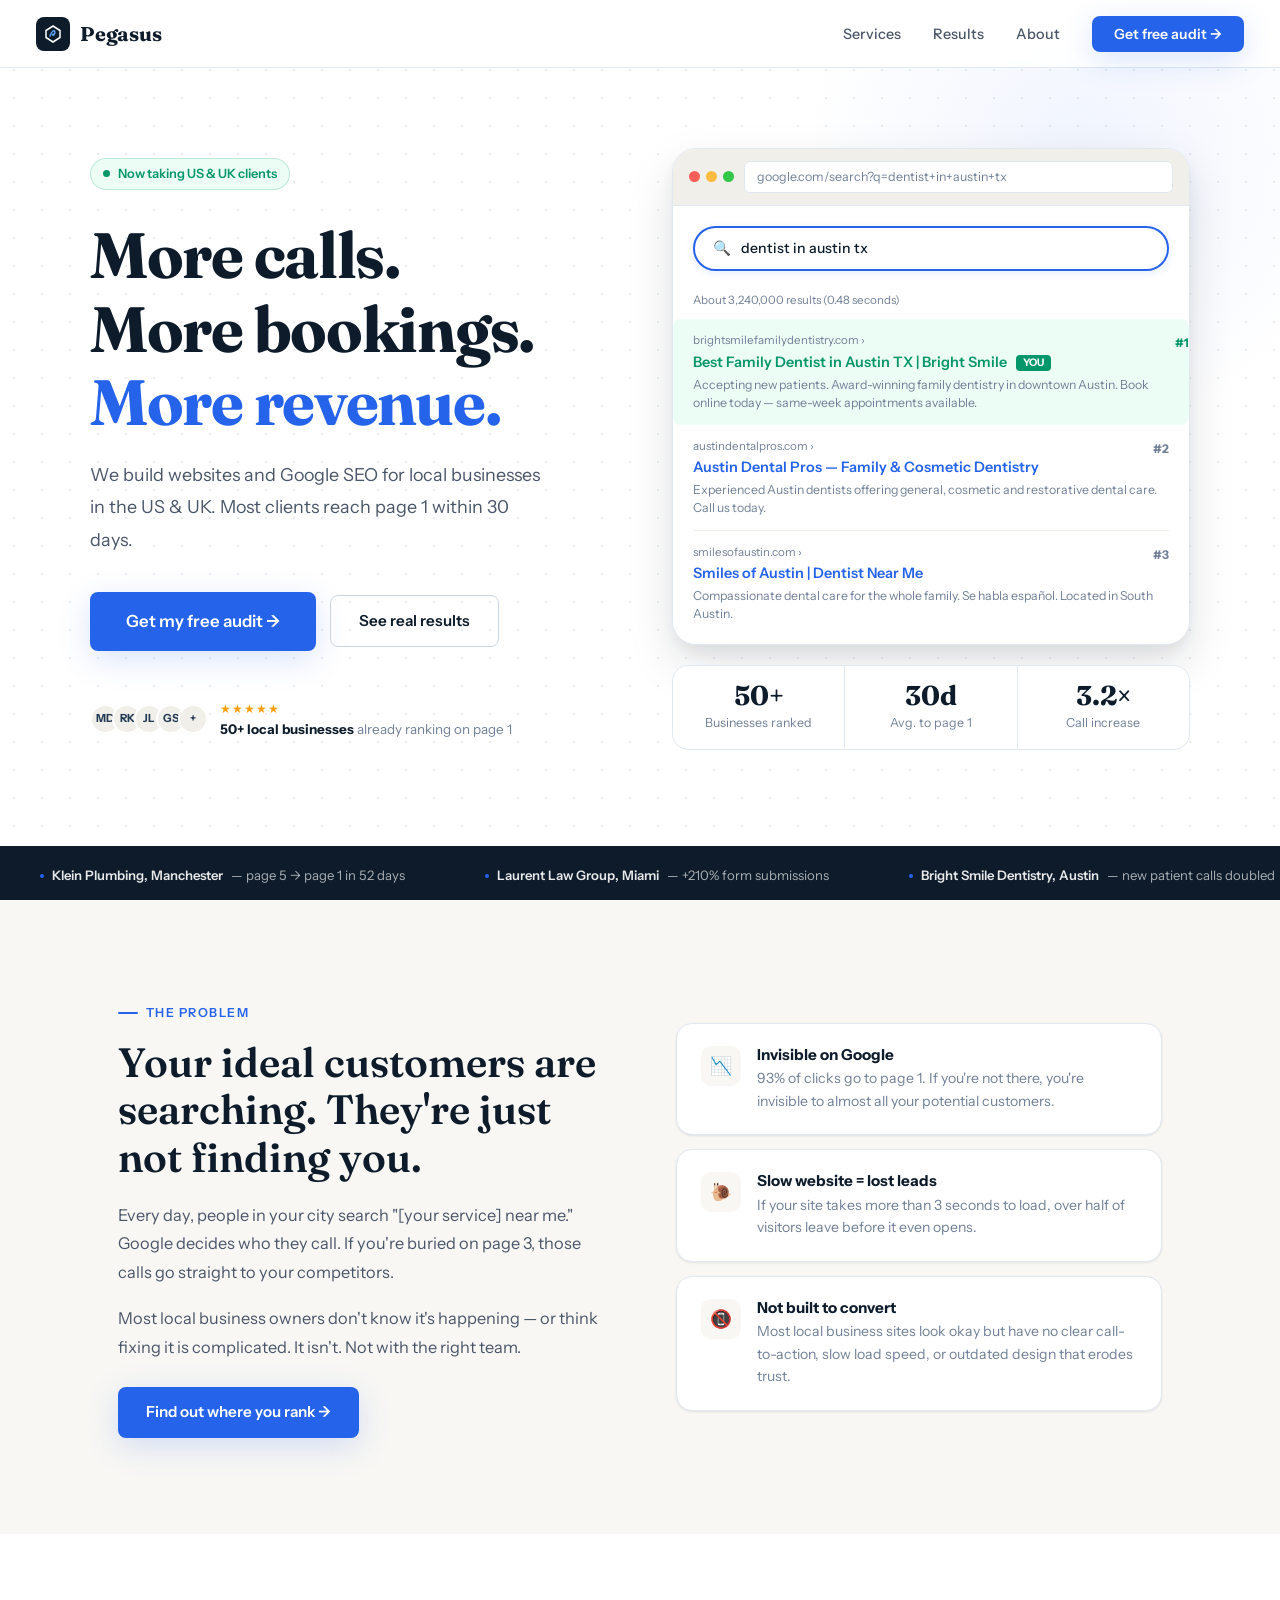
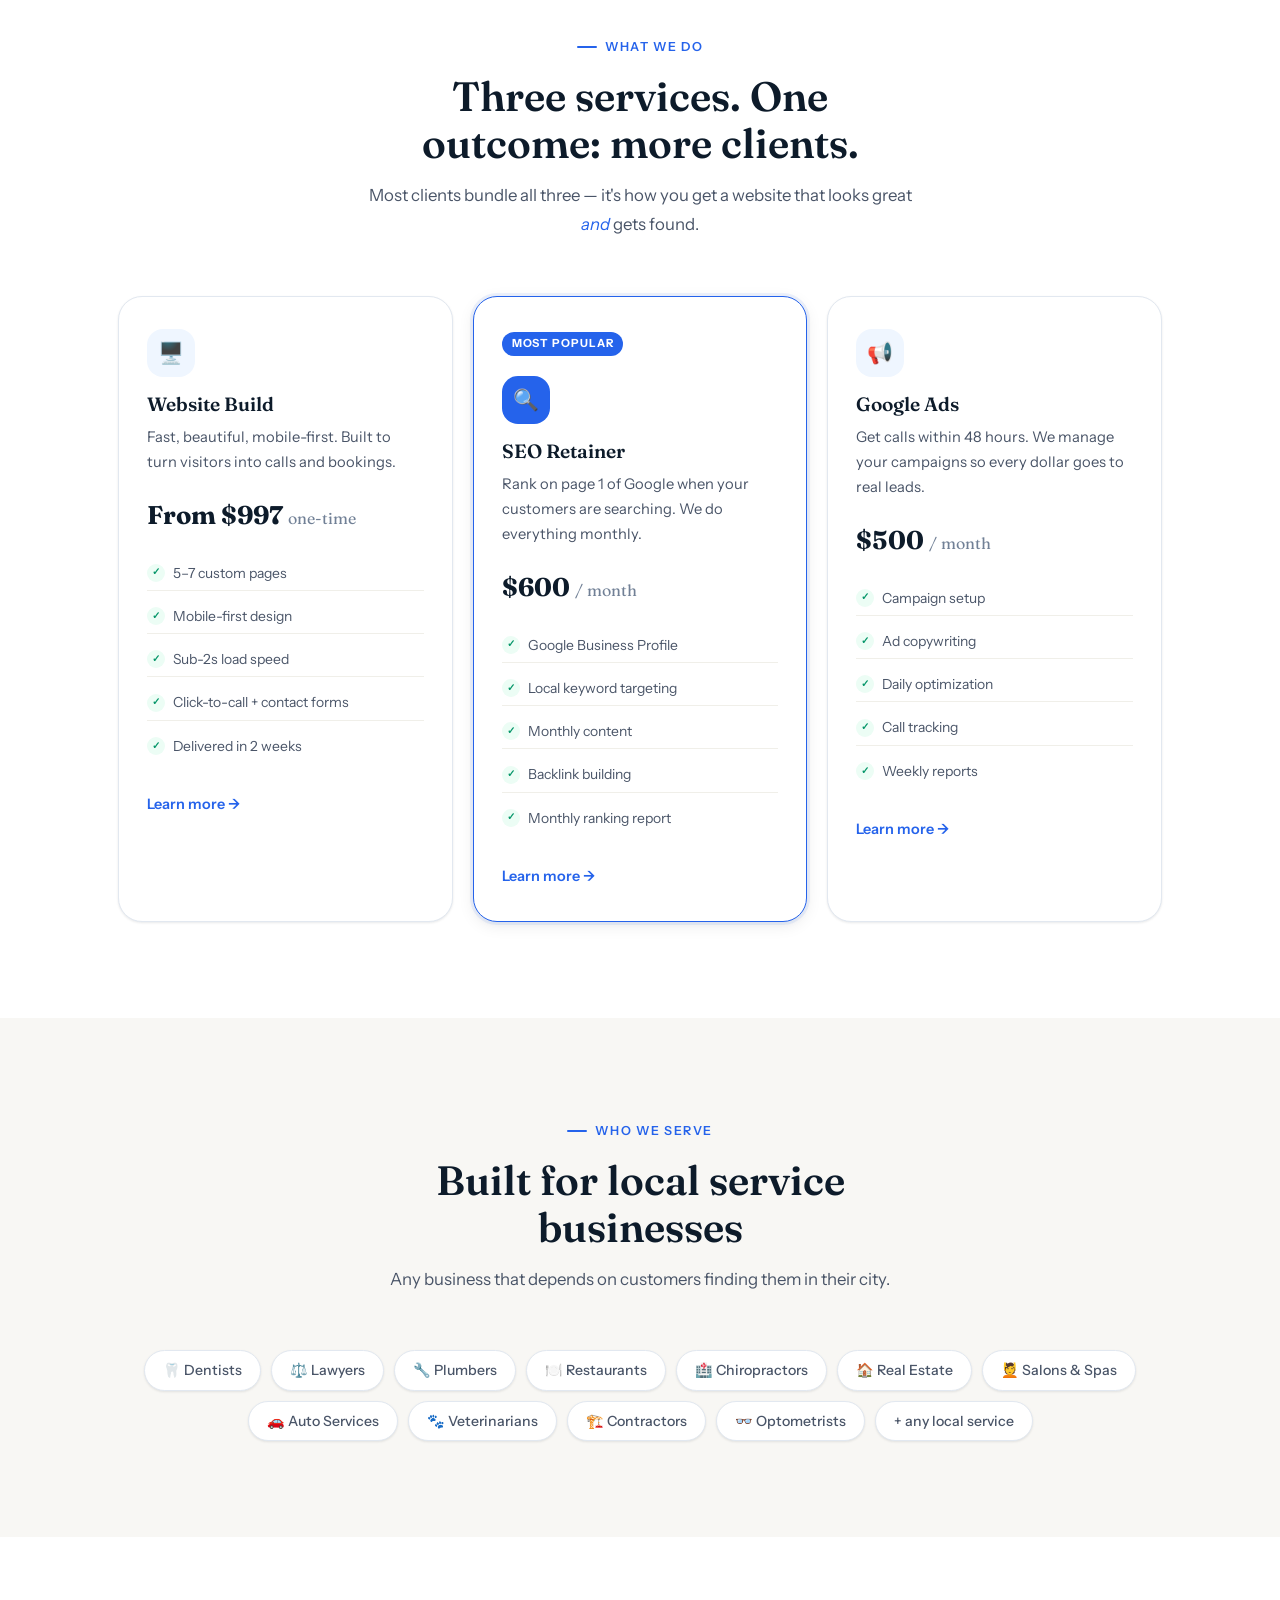
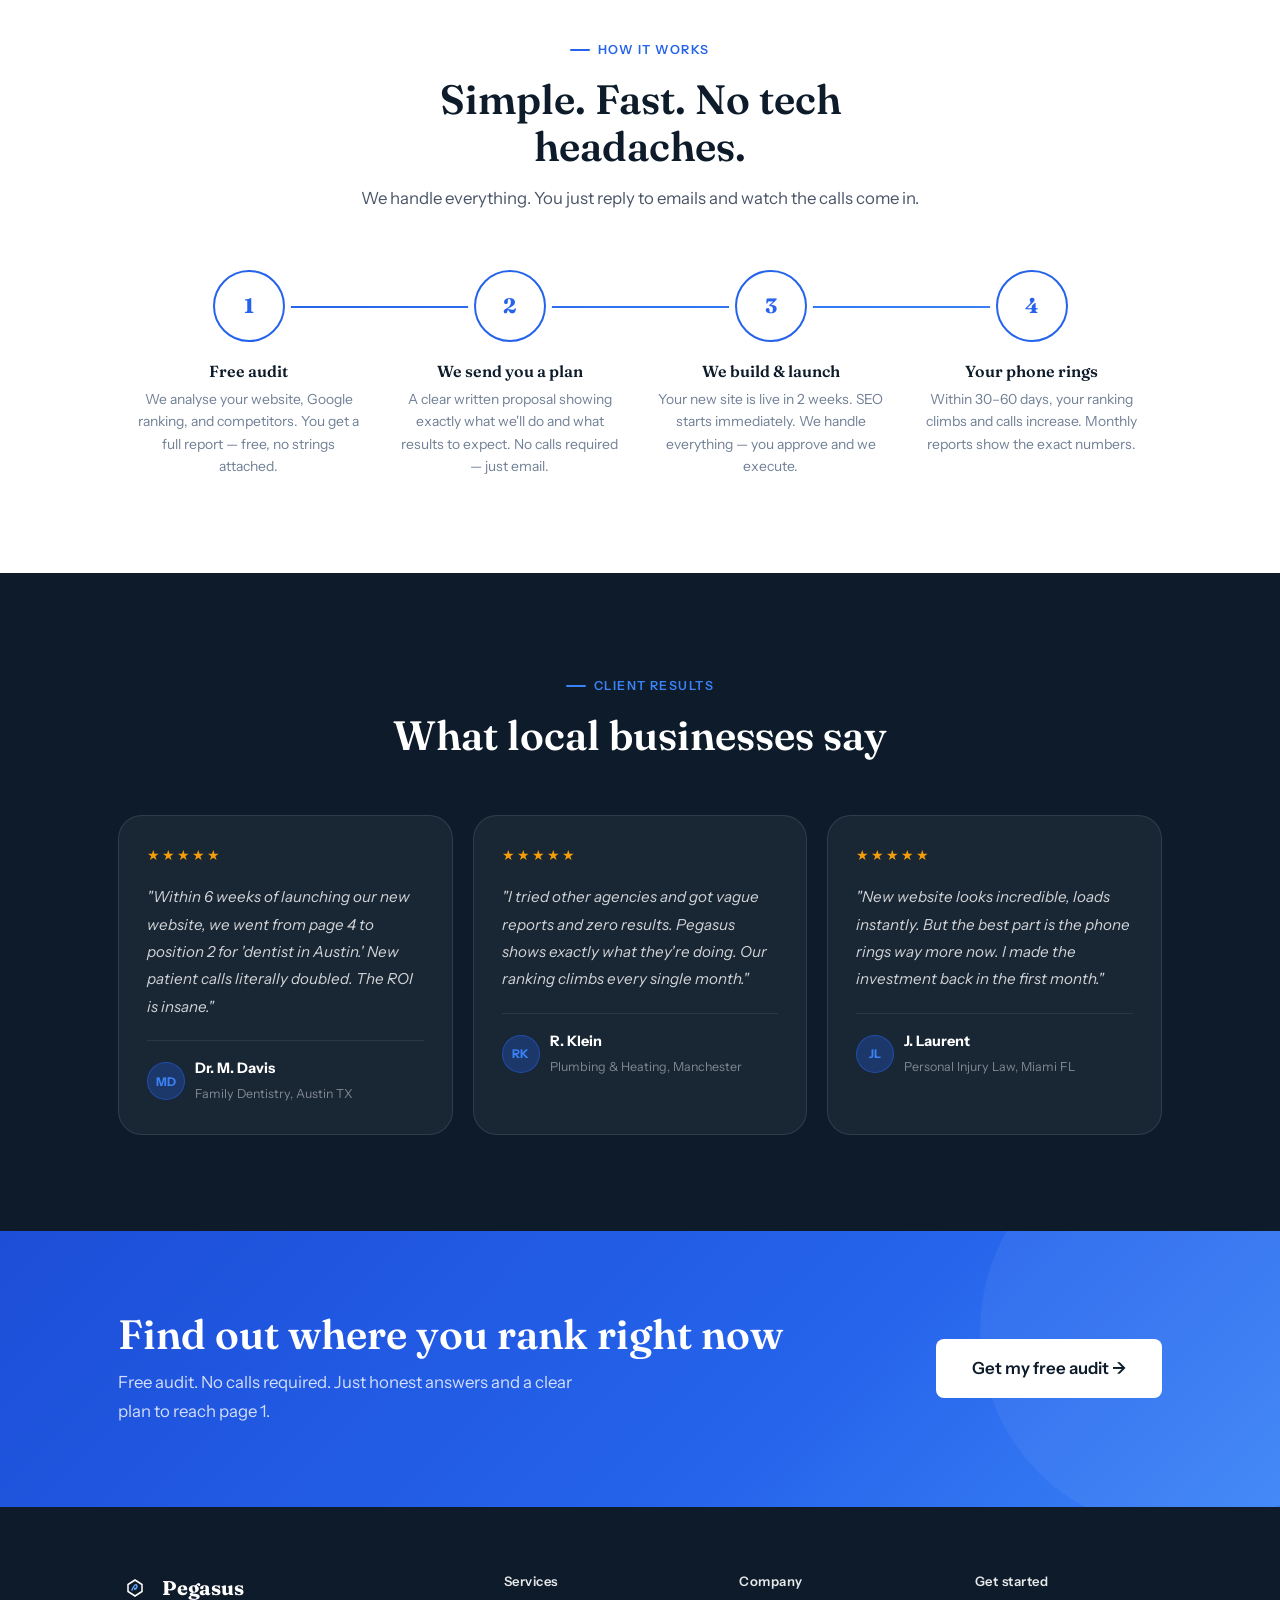
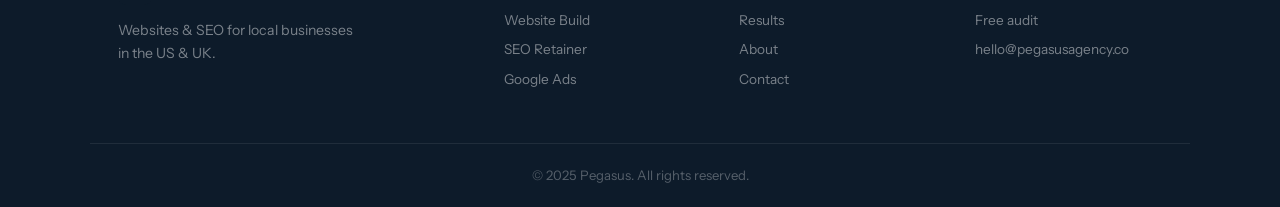
==== index.html @ aa085493 "Add files via upload" ====
<!DOCTYPE html>
<html lang="en">
<head>
  <meta charset="UTF-8" />
  <meta name="viewport" content="width=device-width, initial-scale=1.0" />
  <title>Pegasus — Websites & SEO for Local Businesses in the US & UK</title>
  <meta name="description" content="Pegasus builds high-converting websites and Google SEO for local businesses in the US and UK. More calls, more bookings, measurable results in 30 days." />
  <link rel="preconnect" href="https://fonts.googleapis.com" />
  <link rel="preconnect" href="https://fonts.gstatic.com" crossorigin />
  <link href="https://fonts.googleapis.com/css2?family=Fraunces:ital,opsz,wght@0,9..144,400;0,9..144,600;0,9..144,700;1,9..144,400&family=Instrument+Sans:wght@400;500;600;700&display=swap" rel="stylesheet" />
  <link rel="stylesheet" href="css/style.css" />
</head>
<body>

<!-- NAV -->
<nav class="nav" id="nav">
  <a href="index.html" class="nav-logo">
    <div class="logo-mark">
      <svg width="20" height="20" viewBox="0 0 20 20" fill="none">
        <path d="M10 2L17 6.5V13.5L10 18L3 13.5V6.5L10 2Z" stroke="white" stroke-width="1.5" fill="none"/>
        <path d="M7 12C7 12 8.5 8 10 7C11.5 6 12.5 8 11.5 10C10.5 12 9 11.5 10 10" stroke="#60a5fa" stroke-width="1.5" stroke-linecap="round" fill="none"/>
      </svg>
    </div>
    Pegasus
  </a>
  <ul class="nav-links">
    <li><a href="services.html">Services</a></li>
    <li><a href="results.html">Results</a></li>
    <li><a href="about.html">About</a></li>
    <li><a href="contact.html" class="nav-cta">Get free audit →</a></li>
  </ul>
  <button class="nav-burger" id="burger" aria-label="Menu">
    <span></span><span></span><span></span>
  </button>
</nav>
<div class="mobile-menu" id="mobileMenu">
  <a href="services.html">Services</a>
  <a href="results.html">Results</a>
  <a href="about.html">About</a>
  <a href="contact.html">Get free audit →</a>
</div>

<!-- HERO -->
<section class="hero">
  <div class="container hero-inner">
    <div class="hero-left">
      <div class="hero-badge">
        <div class="badge-pulse"></div>
        Now taking US &amp; UK clients
      </div>

      <h1 class="hero-h1">
        More calls.<br/>
        More bookings.<br/>
        <span class="line-accent">More revenue.</span>
      </h1>

      <p class="hero-sub">
        We build websites and Google SEO for local businesses in the US &amp; UK.
        Most clients reach page 1 within 30 days.
      </p>

      <div class="hero-actions">
        <a href="contact.html" class="btn btn-primary btn-lg">Get my free audit →</a>
        <a href="results.html" class="btn btn-outline">See real results</a>
      </div>

      <div class="hero-trust">
        <div class="trust-faces">
          <div class="trust-face">MD</div>
          <div class="trust-face">RK</div>
          <div class="trust-face">JL</div>
          <div class="trust-face">GS</div>
          <div class="trust-face">+</div>
        </div>
        <div>
          <div class="trust-stars">★★★★★</div>
          <div class="trust-text"><strong>50+ local businesses</strong> already ranking on page 1</div>
        </div>
      </div>
    </div>

    <div class="hero-right">
      <!-- Browser mockup showing Google SERP -->
      <div class="browser-mockup">
        <div class="browser-bar">
          <div class="browser-dots">
            <span></span><span></span><span></span>
          </div>
          <div class="browser-url">google.com/search?q=dentist+in+austin+tx</div>
        </div>
        <div class="browser-content">
          <div class="serp">
            <div class="serp-search-bar">
              <span class="serp-search-icon">🔍</span>
              <span class="serp-search-text">dentist in austin tx</span>
            </div>
            <div class="serp-label">About 3,240,000 results (0.48 seconds)</div>

            <div class="serp-result serp-result--you">
              <div class="serp-url">brightsmilefamilydentistry.com ›</div>
              <div class="serp-title">Best Family Dentist in Austin TX | Bright Smile <span class="you-badge">YOU</span></div>
              <div class="serp-snippet">Accepting new patients. Award-winning family dentistry in downtown Austin. Book online today — same-week appointments available.</div>
              <div class="serp-result-num">#1</div>
            </div>

            <div class="serp-result">
              <div class="serp-url">austindentalpros.com ›</div>
              <div class="serp-title">Austin Dental Pros — Family &amp; Cosmetic Dentistry</div>
              <div class="serp-snippet">Experienced Austin dentists offering general, cosmetic and restorative dental care. Call us today.</div>
              <div class="serp-result-num">#2</div>
            </div>

            <div class="serp-result">
              <div class="serp-url">smilesofaustin.com ›</div>
              <div class="serp-title">Smiles of Austin | Dentist Near Me</div>
              <div class="serp-snippet">Compassionate dental care for the whole family. Se habla español. Located in South Austin.</div>
              <div class="serp-result-num">#3</div>
            </div>
          </div>
        </div>
      </div>

      <div class="hero-stats">
        <div class="hero-stat">
          <div class="hero-stat-num">50+</div>
          <div class="hero-stat-label">Businesses ranked</div>
        </div>
        <div class="hero-stat">
          <div class="hero-stat-num">30d</div>
          <div class="hero-stat-label">Avg. to page 1</div>
        </div>
        <div class="hero-stat">
          <div class="hero-stat-num">3.2×</div>
          <div class="hero-stat-label">Call increase</div>
        </div>
      </div>
    </div>
  </div>
</section>

<!-- SOCIAL PROOF TICKER -->
<div class="ticker">
  <div class="ticker-track">
    <span class="ticker-item"><span class="ticker-dot"></span><strong>Klein Plumbing, Manchester</strong> — page 5 → page 1 in 52 days</span>
    <span class="ticker-item"><span class="ticker-dot"></span><strong>Laurent Law Group, Miami</strong> — +210% form submissions</span>
    <span class="ticker-item"><span class="ticker-dot"></span><strong>Bright Smile Dentistry, Austin</strong> — new patient calls doubled</span>
    <span class="ticker-item"><span class="ticker-dot"></span><strong>Green Street Chiropractic, Chicago</strong> — fully booked 3 weeks out</span>
    <span class="ticker-item"><span class="ticker-dot"></span><strong>Harper's Bistro, Edinburgh</strong> — +63% online bookings</span>
    <span class="ticker-item"><span class="ticker-dot"></span><strong>Peak Auto, Denver</strong> — ranking for 8 keywords on page 1</span>
    <!-- Duplicate for seamless loop -->
    <span class="ticker-item"><span class="ticker-dot"></span><strong>Klein Plumbing, Manchester</strong> — page 5 → page 1 in 52 days</span>
    <span class="ticker-item"><span class="ticker-dot"></span><strong>Laurent Law Group, Miami</strong> — +210% form submissions</span>
    <span class="ticker-item"><span class="ticker-dot"></span><strong>Bright Smile Dentistry, Austin</strong> — new patient calls doubled</span>
    <span class="ticker-item"><span class="ticker-dot"></span><strong>Green Street Chiropractic, Chicago</strong> — fully booked 3 weeks out</span>
    <span class="ticker-item"><span class="ticker-dot"></span><strong>Harper's Bistro, Edinburgh</strong> — +63% online bookings</span>
    <span class="ticker-item"><span class="ticker-dot"></span><strong>Peak Auto, Denver</strong> — ranking for 8 keywords on page 1</span>
  </div>
</div>

<!-- PROBLEM -->
<section class="section problem-section">
  <div class="container">
    <div class="problem-grid">
      <div class="problem-text fade-in">
        <span class="overline">The problem</span>
        <h2>Your ideal customers are searching. They're just not finding you.</h2>
        <p>Every day, people in your city search "[your service] near me." Google decides who they call. If you're buried on page 3, those calls go straight to your competitors.</p>
        <p>Most local business owners don't know it's happening — or think fixing it is complicated. It isn't. Not with the right team.</p>
        <a href="contact.html" class="btn btn-primary" style="margin-top: 8px;">Find out where you rank →</a>
      </div>
      <div class="problem-cards">
        <div class="problem-card fade-in">
          <div class="problem-icon-wrap">📉</div>
          <div>
            <h3>Invisible on Google</h3>
            <p>93% of clicks go to page 1. If you're not there, you're invisible to almost all your potential customers.</p>
          </div>
        </div>
        <div class="problem-card fade-in">
          <div class="problem-icon-wrap">🐌</div>
          <div>
            <h3>Slow website = lost leads</h3>
            <p>If your site takes more than 3 seconds to load, over half of visitors leave before it even opens.</p>
          </div>
        </div>
        <div class="problem-card fade-in">
          <div class="problem-icon-wrap">📵</div>
          <div>
            <h3>Not built to convert</h3>
            <p>Most local business sites look okay but have no clear call-to-action, slow load speed, or outdated design that erodes trust.</p>
          </div>
        </div>
      </div>
    </div>
  </div>
</section>

<!-- SERVICES -->
<section class="section">
  <div class="container">
    <div class="section-header fade-in">
      <span class="overline">What we do</span>
      <h2>Three services. One outcome: more clients.</h2>
      <p>Most clients bundle all three — it's how you get a website that looks great <em>and</em> gets found.</p>
    </div>
    <div class="services-grid">
      <div class="service-card fade-in">
        <div class="service-icon">🖥️</div>
        <h3>Website Build</h3>
        <p>Fast, beautiful, mobile-first. Built to turn visitors into calls and bookings.</p>
        <div class="service-price">From $997 <span>one-time</span></div>
        <ul class="service-list">
          <li><span class="check">✓</span> 5–7 custom pages</li>
          <li><span class="check">✓</span> Mobile-first design</li>
          <li><span class="check">✓</span> Sub-2s load speed</li>
          <li><span class="check">✓</span> Click-to-call + contact forms</li>
          <li><span class="check">✓</span> Delivered in 2 weeks</li>
        </ul>
        <a href="services.html#website" class="service-link">Learn more →</a>
      </div>

      <div class="service-card service-card--featured fade-in">
        <div class="service-badge">Most popular</div>
        <div class="service-icon">🔍</div>
        <h3>SEO Retainer</h3>
        <p>Rank on page 1 of Google when your customers are searching. We do everything monthly.</p>
        <div class="service-price">$600 <span>/ month</span></div>
        <ul class="service-list">
          <li><span class="check">✓</span> Google Business Profile</li>
          <li><span class="check">✓</span> Local keyword targeting</li>
          <li><span class="check">✓</span> Monthly content</li>
          <li><span class="check">✓</span> Backlink building</li>
          <li><span class="check">✓</span> Monthly ranking report</li>
        </ul>
        <a href="services.html#seo" class="service-link">Learn more →</a>
      </div>

      <div class="service-card fade-in">
        <div class="service-icon">📢</div>
        <h3>Google Ads</h3>
        <p>Get calls within 48 hours. We manage your campaigns so every dollar goes to real leads.</p>
        <div class="service-price">$500 <span>/ month</span></div>
        <ul class="service-list">
          <li><span class="check">✓</span> Campaign setup</li>
          <li><span class="check">✓</span> Ad copywriting</li>
          <li><span class="check">✓</span> Daily optimization</li>
          <li><span class="check">✓</span> Call tracking</li>
          <li><span class="check">✓</span> Weekly reports</li>
        </ul>
        <a href="services.html#ads" class="service-link">Learn more →</a>
      </div>
    </div>
  </div>
</section>

<!-- NICHES -->
<section class="section niches-section">
  <div class="container">
    <div class="section-header fade-in">
      <span class="overline">Who we serve</span>
      <h2>Built for local service businesses</h2>
      <p>Any business that depends on customers finding them in their city.</p>
    </div>
    <div class="niches-flex">
      <div class="niche-tag">🦷 Dentists</div>
      <div class="niche-tag">⚖️ Lawyers</div>
      <div class="niche-tag">🔧 Plumbers</div>
      <div class="niche-tag">🍽️ Restaurants</div>
      <div class="niche-tag">🏥 Chiropractors</div>
      <div class="niche-tag">🏠 Real Estate</div>
      <div class="niche-tag">💆 Salons &amp; Spas</div>
      <div class="niche-tag">🚗 Auto Services</div>
      <div class="niche-tag">🐾 Veterinarians</div>
      <div class="niche-tag">🏗️ Contractors</div>
      <div class="niche-tag">👓 Optometrists</div>
      <div class="niche-tag">+ any local service</div>
    </div>
  </div>
</section>

<!-- PROCESS -->
<section class="section">
  <div class="container">
    <div class="section-header fade-in">
      <span class="overline">How it works</span>
      <h2>Simple. Fast. No tech headaches.</h2>
      <p>We handle everything. You just reply to emails and watch the calls come in.</p>
    </div>
    <div class="process-grid">
      <div class="process-step fade-in">
        <div class="step-circle">1</div>
        <h3>Free audit</h3>
        <p>We analyse your website, Google ranking, and competitors. You get a full report — free, no strings attached.</p>
      </div>
      <div class="process-step fade-in">
        <div class="step-circle">2</div>
        <h3>We send you a plan</h3>
        <p>A clear written proposal showing exactly what we'll do and what results to expect. No calls required — just email.</p>
      </div>
      <div class="process-step fade-in">
        <div class="step-circle">3</div>
        <h3>We build &amp; launch</h3>
        <p>Your new site is live in 2 weeks. SEO starts immediately. We handle everything — you approve and we execute.</p>
      </div>
      <div class="process-step fade-in">
        <div class="step-circle">4</div>
        <h3>Your phone rings</h3>
        <p>Within 30–60 days, your ranking climbs and calls increase. Monthly reports show the exact numbers.</p>
      </div>
    </div>
  </div>
</section>

<!-- TESTIMONIALS -->
<section class="section testi-section">
  <div class="container">
    <div class="section-header fade-in">
      <span class="overline">Client results</span>
      <h2>What local businesses say</h2>
    </div>
    <div class="testi-grid">
      <div class="testi-card fade-in">
        <div class="testi-stars">★★★★★</div>
        <blockquote>"Within 6 weeks of launching our new website, we went from page 4 to position 2 for 'dentist in Austin.' New patient calls literally doubled. The ROI is insane."</blockquote>
        <div class="testi-author">
          <div class="testi-avatar">MD</div>
          <div>
            <strong>Dr. M. Davis</strong>
            <span>Family Dentistry, Austin TX</span>
          </div>
        </div>
      </div>
      <div class="testi-card fade-in">
        <div class="testi-stars">★★★★★</div>
        <blockquote>"I tried other agencies and got vague reports and zero results. Pegasus shows exactly what they're doing. Our ranking climbs every single month."</blockquote>
        <div class="testi-author">
          <div class="testi-avatar">RK</div>
          <div>
            <strong>R. Klein</strong>
            <span>Plumbing &amp; Heating, Manchester</span>
          </div>
        </div>
      </div>
      <div class="testi-card fade-in">
        <div class="testi-stars">★★★★★</div>
        <blockquote>"New website looks incredible, loads instantly. But the best part is the phone rings way more now. I made the investment back in the first month."</blockquote>
        <div class="testi-author">
          <div class="testi-avatar">JL</div>
          <div>
            <strong>J. Laurent</strong>
            <span>Personal Injury Law, Miami FL</span>
          </div>
        </div>
      </div>
    </div>
  </div>
</section>

<!-- CTA -->
<section class="cta-section">
  <div class="container cta-inner">
    <div class="cta-text">
      <h2>Find out where you rank right now</h2>
      <p>Free audit. No calls required. Just honest answers and a clear plan to reach page 1.</p>
    </div>
    <a href="contact.html" class="btn btn-white btn-lg">Get my free audit →</a>
  </div>
</section>

<!-- FOOTER -->
<footer class="footer">
  <div class="container footer-inner">
    <div class="footer-brand">
      <a href="index.html" class="nav-logo">
        <div class="logo-mark">
          <svg width="20" height="20" viewBox="0 0 20 20" fill="none">
            <path d="M10 2L17 6.5V13.5L10 18L3 13.5V6.5L10 2Z" stroke="white" stroke-width="1.5" fill="none"/>
            <path d="M7 12C7 12 8.5 8 10 7C11.5 6 12.5 8 11.5 10C10.5 12 9 11.5 10 10" stroke="#60a5fa" stroke-width="1.5" stroke-linecap="round" fill="none"/>
          </svg>
        </div>
        Pegasus
      </a>
      <p style="margin-top:12px;">Websites &amp; SEO for local businesses<br/>in the US &amp; UK.</p>
    </div>
    <div class="footer-col">
      <strong>Services</strong>
      <a href="services.html#website">Website Build</a>
      <a href="services.html#seo">SEO Retainer</a>
      <a href="services.html#ads">Google Ads</a>
    </div>
    <div class="footer-col">
      <strong>Company</strong>
      <a href="results.html">Results</a>
      <a href="about.html">About</a>
      <a href="contact.html">Contact</a>
    </div>
    <div class="footer-col">
      <strong>Get started</strong>
      <a href="contact.html">Free audit</a>
      <a href="mailto:hello@pegasusagency.co">hello@pegasusagency.co</a>
    </div>
  </div>
  <div class="footer-bottom"><p>© 2025 Pegasus. All rights reserved.</p></div>
</footer>

<script src="js/main.js"></script>
</body>
</html>
---- css/style.css ----
/* ============================================
   PEGASUS — Complete Redesign
   Direction: Clean editorial / SaaS-grade trust
   Fonts: Fraunces (display) + Instrument Sans (body)
   Palette: White base, deep navy, electric blue
============================================ */

:root {
  /* Core palette */
  --white:   #ffffff;
  --off:     #f8f7f4;
  --off2:    #f0efe9;
  --navy:    #0d1b2a;
  --navy2:   #1a2d42;
  --navy3:   #243b55;
  --blue:    #2563eb;
  --blue-l:  #3b82f6;
  --blue-d:  #1d4ed8;
  --blue-bg: #eff6ff;
  --text:    #0d1b2a;
  --text2:   #4a5568;
  --text3:   #718096;
  --border:  #e2e8f0;
  --border2: #cbd5e0;
  --green:   #059669;
  --green-bg:#ecfdf5;

  /* Typography */
  --head: 'Fraunces', Georgia, serif;
  --body: 'Instrument Sans', 'DM Sans', sans-serif;

  /* Spacing / shape */
  --r:   8px;
  --r-lg:16px;
  --r-xl:24px;
  --nav-h: 68px;
  --max: 1100px;

  /* Shadows */
  --shadow-sm: 0 1px 3px rgba(13,27,42,0.06), 0 1px 2px rgba(13,27,42,0.04);
  --shadow:    0 4px 16px rgba(13,27,42,0.08), 0 2px 6px rgba(13,27,42,0.04);
  --shadow-lg: 0 20px 48px rgba(13,27,42,0.12), 0 8px 16px rgba(13,27,42,0.06);
  --shadow-blue: 0 8px 32px rgba(37,99,235,0.18);
}

*, *::before, *::after { box-sizing: border-box; margin: 0; padding: 0; }
html { scroll-behavior: smooth; }
body {
  background: var(--white);
  color: var(--text);
  font-family: var(--body);
  font-size: 16px;
  line-height: 1.6;
  -webkit-font-smoothing: antialiased;
  overflow-x: hidden;
}

h1,h2,h3,h4 { font-family: var(--head); font-weight: 600; line-height: 1.15; color: var(--navy); }
h1 { font-size: clamp(2.6rem, 5vw, 4rem); font-weight: 700; }
h2 { font-size: clamp(1.9rem, 3.2vw, 2.6rem); }
h3 { font-size: 1.15rem; font-weight: 600; }
p  { color: var(--text2); line-height: 1.75; }
a  { color: inherit; text-decoration: none; }
ul { list-style: none; }
em { font-style: italic; color: var(--blue); }

.container { max-width: var(--max); margin: 0 auto; padding: 0 28px; }
.section    { padding: 96px 0; }
.overline {
  display: inline-flex; align-items: center; gap: 8px;
  font-family: var(--body); font-size: 0.78rem; font-weight: 600;
  letter-spacing: 0.12em; text-transform: uppercase;
  color: var(--blue); margin-bottom: 16px;
}
.overline::before {
  content: ''; display: block; width: 20px; height: 2px;
  background: var(--blue); border-radius: 2px;
}

/* ========================
   NAV
======================== */
.nav {
  position: fixed; top: 0; left: 0; right: 0; z-index: 100;
  height: var(--nav-h);
  display: flex; align-items: center; justify-content: space-between;
  padding: 0 36px;
  background: rgba(255,255,255,0.9);
  backdrop-filter: blur(16px);
  border-bottom: 1px solid var(--border);
  transition: box-shadow 0.3s;
}
.nav.scrolled { box-shadow: var(--shadow); }

.nav-logo {
  display: flex; align-items: center; gap: 10px;
  font-family: var(--head); font-size: 1.25rem; font-weight: 700;
  color: var(--navy); letter-spacing: -0.01em;
}
.logo-mark {
  width: 34px; height: 34px;
  background: var(--navy);
  border-radius: 8px;
  display: flex; align-items: center; justify-content: center;
}

.nav-links {
  display: flex; align-items: center; gap: 32px;
}
.nav-links a {
  font-size: 0.9rem; font-weight: 500; color: var(--text2);
  transition: color 0.2s; padding: 4px 0;
  position: relative;
}
.nav-links a::after {
  content: ''; position: absolute; bottom: -2px; left: 0; right: 0;
  height: 2px; background: var(--blue); border-radius: 2px;
  transform: scaleX(0); transition: transform 0.2s;
}
.nav-links a:hover { color: var(--navy); }
.nav-links a:hover::after { transform: scaleX(1); }

.nav-cta {
  background: var(--blue) !important;
  color: #fff !important;
  font-weight: 600 !important;
  padding: 9px 22px !important;
  border-radius: var(--r) !important;
  font-size: 0.88rem !important;
  transition: background 0.2s, transform 0.15s, box-shadow 0.2s !important;
  box-shadow: var(--shadow-blue);
}
.nav-cta:hover {
  background: var(--blue-d) !important;
  transform: translateY(-1px) !important;
  box-shadow: 0 12px 40px rgba(37,99,235,0.25) !important;
}
.nav-cta::after { display: none !important; }

.nav-burger {
  display: none; flex-direction: column; gap: 5px;
  background: none; border: none; cursor: pointer; padding: 6px;
}
.nav-burger span { display: block; width: 22px; height: 1.5px; background: var(--navy); transition: all 0.3s; }

.mobile-menu {
  position: fixed; top: var(--nav-h); left: 0; right: 0; z-index: 99;
  background: var(--white); border-bottom: 1px solid var(--border);
  padding: 16px 28px 24px;
  transform: translateY(-110%); opacity: 0;
  transition: all 0.3s; pointer-events: none;
}
.mobile-menu.open { transform: translateY(0); opacity: 1; pointer-events: auto; }
.mobile-menu a {
  display: block; padding: 12px 0; font-size: 1rem; font-weight: 500;
  color: var(--text2); border-bottom: 1px solid var(--border); transition: color 0.2s;
}
.mobile-menu a:last-child { border: none; color: var(--blue); font-weight: 600; }

/* ========================
   BUTTONS
======================== */
.btn {
  display: inline-flex; align-items: center; gap: 6px;
  font-family: var(--body); font-size: 0.95rem; font-weight: 600;
  padding: 13px 28px; border-radius: var(--r);
  cursor: pointer; transition: all 0.2s; border: none; white-space: nowrap;
}
.btn-primary {
  background: var(--blue); color: #fff;
  box-shadow: var(--shadow-blue);
}
.btn-primary:hover {
  background: var(--blue-d); transform: translateY(-2px);
  box-shadow: 0 12px 40px rgba(37,99,235,0.28);
}
.btn-outline {
  background: transparent; color: var(--navy);
  border: 1.5px solid var(--border2);
}
.btn-outline:hover { border-color: var(--blue); color: var(--blue); background: var(--blue-bg); }
.btn-lg { padding: 16px 36px; font-size: 1.05rem; }
.btn-white { background: var(--white); color: var(--navy); }
.btn-white:hover { background: var(--off); transform: translateY(-1px); box-shadow: var(--shadow); }

/* ========================
   HERO
======================== */
.hero {
  padding-top: var(--nav-h);
  background: var(--white);
  position: relative;
  overflow: hidden;
}

/* Subtle dot-grid background */
.hero::before {
  content: '';
  position: absolute; inset: 0;
  background-image: radial-gradient(circle, #cbd5e0 1px, transparent 1px);
  background-size: 28px 28px;
  opacity: 0.45;
  pointer-events: none;
}

/* Blue glow top-right */
.hero::after {
  content: '';
  position: absolute; top: -120px; right: -80px;
  width: 560px; height: 560px;
  background: radial-gradient(circle, rgba(37,99,235,0.07) 0%, transparent 70%);
  pointer-events: none;
}

.hero-inner {
  position: relative; z-index: 1;
  display: grid; grid-template-columns: 1fr 1fr;
  gap: 64px; align-items: center;
  padding: 80px 0 96px;
}

.hero-left {}

.hero-badge {
  display: inline-flex; align-items: center; gap: 8px;
  background: var(--green-bg);
  border: 1px solid rgba(5,150,105,0.2);
  color: var(--green);
  font-size: 0.8rem; font-weight: 600;
  padding: 5px 12px; border-radius: 100px;
  margin-bottom: 28px;
  animation: fadeUp 0.5s ease both;
}
.badge-pulse {
  width: 7px; height: 7px; border-radius: 50%; background: var(--green);
  animation: pulse-dot 2s ease-in-out infinite;
}
@keyframes pulse-dot { 0%,100%{opacity:1;transform:scale(1)} 50%{opacity:0.5;transform:scale(0.8)} }

.hero-h1 {
  margin-bottom: 20px;
  animation: fadeUp 0.5s ease 0.08s both;
  letter-spacing: -0.02em;
}
.hero-h1 .line-accent {
  color: var(--blue);
  display: block;
}

.hero-sub {
  font-size: 1.12rem; color: var(--text2); line-height: 1.8;
  margin-bottom: 36px; max-width: 460px;
  animation: fadeUp 0.5s ease 0.16s both;
}

.hero-actions {
  display: flex; align-items: center; gap: 14px; flex-wrap: wrap;
  margin-bottom: 48px;
  animation: fadeUp 0.5s ease 0.24s both;
}

.hero-trust {
  display: flex; align-items: center; gap: 12px;
  animation: fadeUp 0.5s ease 0.32s both;
}
.trust-faces {
  display: flex;
}
.trust-face {
  width: 30px; height: 30px; border-radius: 50%;
  border: 2px solid var(--white);
  background: var(--off2);
  display: flex; align-items: center; justify-content: center;
  font-size: 0.7rem; font-weight: 700; color: var(--navy3);
  margin-left: -8px;
}
.trust-face:first-child { margin-left: 0; }
.trust-text { font-size: 0.84rem; color: var(--text3); }
.trust-text strong { color: var(--navy); }
.trust-stars { color: #f59e0b; font-size: 0.78rem; letter-spacing: 1px; }

/* Hero right: fake browser mockup */
.hero-right {
  animation: fadeUp 0.5s ease 0.2s both;
}

.browser-mockup {
  background: var(--white);
  border: 1px solid var(--border);
  border-radius: var(--r-xl);
  box-shadow: var(--shadow-lg);
  overflow: hidden;
}
.browser-bar {
  background: var(--off2);
  padding: 12px 16px;
  display: flex; align-items: center; gap: 10px;
  border-bottom: 1px solid var(--border);
}
.browser-dots { display: flex; gap: 6px; }
.browser-dots span {
  width: 11px; height: 11px; border-radius: 50%;
}
.browser-dots span:nth-child(1) { background: #fc5f5a; }
.browser-dots span:nth-child(2) { background: #fdbc40; }
.browser-dots span:nth-child(3) { background: #33c748; }
.browser-url {
  flex: 1; background: var(--white);
  border: 1px solid var(--border); border-radius: 6px;
  padding: 5px 12px; font-size: 0.78rem; color: var(--text3);
  font-family: var(--body);
}

.browser-content { padding: 0; }

/* Google SERP preview inside browser */
.serp {
  padding: 20px 20px 8px;
}
.serp-search-bar {
  display: flex; align-items: center; gap: 10px;
  background: var(--white); border: 2px solid var(--blue);
  border-radius: 100px; padding: 9px 18px; margin-bottom: 20px;
  box-shadow: 0 2px 8px rgba(37,99,235,0.12);
}
.serp-search-icon { color: var(--blue); font-size: 0.9rem; }
.serp-search-text { font-size: 0.88rem; color: var(--navy); font-weight: 500; }

.serp-label { font-size: 0.72rem; color: var(--text3); margin-bottom: 10px; font-family: var(--body); }

.serp-result {
  padding: 12px 0;
  border-bottom: 1px solid var(--off2);
  position: relative;
}
.serp-result:last-child { border-bottom: none; }
.serp-result-num { 
  position: absolute; right: 0; top: 14px;
  font-size: 0.75rem; font-weight: 700; color: var(--text3);
  font-family: var(--body);
}
.serp-url { font-size: 0.72rem; color: var(--text3); margin-bottom: 3px; }
.serp-title { font-size: 0.9rem; font-weight: 600; color: var(--blue); margin-bottom: 4px; line-height: 1.3; }
.serp-snippet { font-size: 0.77rem; color: var(--text3); line-height: 1.5; }
.serp-result.serp-result--you .serp-title { color: var(--green); }
.serp-result.serp-result--you { background: var(--green-bg); margin: 0 -20px; padding: 12px 20px; border-radius: 8px; border: none; }
.serp-result--you .serp-result-num { color: var(--green); }
.you-badge {
  display: inline-block; background: var(--green); color: #fff;
  font-size: 0.65rem; font-weight: 700; padding: 1px 7px; border-radius: 4px;
  margin-left: 6px; vertical-align: middle;
}

/* Stats strip below browser */
.hero-stats {
  display: grid; grid-template-columns: repeat(3, 1fr);
  gap: 1px; background: var(--border);
  border: 1px solid var(--border); border-radius: var(--r-lg);
  overflow: hidden; margin-top: 20px;
}
.hero-stat {
  background: var(--white); padding: 16px 20px; text-align: center;
}
.hero-stat-num {
  font-family: var(--head); font-size: 1.7rem; font-weight: 700;
  color: var(--navy); line-height: 1; margin-bottom: 4px;
}
.hero-stat-label { font-size: 0.78rem; color: var(--text3); }

/* ========================
   SOCIAL PROOF TICKER
======================== */
.ticker {
  background: var(--navy);
  padding: 14px 0;
  overflow: hidden;
  white-space: nowrap;
}
.ticker-track {
  display: inline-flex; gap: 0;
  animation: ticker 28s linear infinite;
}
.ticker-item {
  display: inline-flex; align-items: center; gap: 8px;
  font-size: 0.82rem; color: rgba(255,255,255,0.65);
  padding: 0 40px;
  font-family: var(--body);
}
.ticker-item strong { color: rgba(255,255,255,0.9); font-weight: 600; }
.ticker-dot { width: 4px; height: 4px; border-radius: 50%; background: var(--blue); flex-shrink: 0; }
@keyframes ticker { 0%{transform:translateX(0)} 100%{transform:translateX(-50%)} }

/* ========================
   PROBLEM SECTION
======================== */
.problem-section { background: var(--off); }

.problem-grid {
  display: grid; grid-template-columns: 1fr 1fr;
  gap: 72px; align-items: center;
}
.problem-text h2 { margin-bottom: 20px; }
.problem-text p { margin-bottom: 18px; font-size: 1.02rem; }
.problem-text .btn { margin-top: 8px; }

.problem-cards { display: flex; flex-direction: column; gap: 14px; }
.problem-card {
  background: var(--white);
  border: 1px solid var(--border);
  border-radius: var(--r-lg);
  padding: 22px 24px;
  display: flex; gap: 16px; align-items: flex-start;
  box-shadow: var(--shadow-sm);
  transition: border-color 0.2s, box-shadow 0.2s, transform 0.2s;
  opacity: 0; transform: translateX(20px);
}
.problem-card.visible { opacity: 1; transform: translateX(0); transition: opacity 0.5s ease, transform 0.5s ease, border-color 0.2s, box-shadow 0.2s; }
.problem-card:hover { border-color: var(--blue); box-shadow: var(--shadow); transform: translateX(4px); }
.problem-icon-wrap {
  width: 40px; height: 40px; border-radius: 10px; flex-shrink: 0;
  display: flex; align-items: center; justify-content: center;
  font-size: 1.1rem; background: var(--off);
}
.problem-card h3 { font-family: var(--body); font-size: 0.95rem; font-weight: 700; color: var(--navy); margin-bottom: 4px; }
.problem-card p  { font-size: 0.88rem; color: var(--text3); line-height: 1.6; margin: 0; }

/* ========================
   SERVICES
======================== */
.services-grid {
  display: grid; grid-template-columns: repeat(3, 1fr);
  gap: 20px;
}
.service-card {
  background: var(--white);
  border: 1px solid var(--border);
  border-radius: var(--r-xl);
  padding: 32px 28px;
  position: relative;
  transition: border-color 0.2s, box-shadow 0.2s, transform 0.2s;
  box-shadow: var(--shadow-sm);
}
.service-card:hover { border-color: var(--blue); box-shadow: var(--shadow); transform: translateY(-4px); }

.service-card--featured {
  border-color: var(--blue);
  box-shadow: 0 0 0 3px rgba(37,99,235,0.08), var(--shadow);
}
.service-badge {
  display: inline-block;
  background: var(--blue); color: #fff;
  font-size: 0.7rem; font-weight: 700; letter-spacing: 0.08em; text-transform: uppercase;
  padding: 3px 10px; border-radius: 100px; margin-bottom: 20px;
}
.service-icon {
  width: 48px; height: 48px; border-radius: var(--r-lg);
  background: var(--blue-bg); display: flex; align-items: center; justify-content: center;
  font-size: 1.3rem; margin-bottom: 16px;
}
.service-card--featured .service-icon { background: var(--blue); }
.service-card h3 { font-family: var(--head); font-size: 1.2rem; color: var(--navy); margin-bottom: 10px; }
.service-card p  { font-size: 0.92rem; color: var(--text2); margin-bottom: 20px; line-height: 1.7; }
.service-price   { font-family: var(--head); font-size: 1.6rem; font-weight: 700; color: var(--navy); margin-bottom: 20px; }
.service-price span { font-size: 1rem; font-weight: 400; color: var(--text3); }
.service-list { margin-bottom: 28px; display: flex; flex-direction: column; gap: 8px; }
.service-list li {
  display: flex; align-items: center; gap: 8px;
  font-size: 0.87rem; color: var(--text2); padding: 6px 0;
  border-bottom: 1px solid var(--off2);
}
.service-list li:last-child { border: none; }
.check { 
  width: 18px; height: 18px; border-radius: 50%;
  background: var(--green-bg); flex-shrink: 0;
  display: flex; align-items: center; justify-content: center;
  font-size: 0.65rem; color: var(--green); font-weight: 700;
}
.service-link {
  font-size: 0.9rem; font-weight: 600; color: var(--blue);
  display: inline-flex; align-items: center; gap: 4px; transition: gap 0.2s;
}
.service-link:hover { gap: 8px; }

/* ========================
   NICHES
======================== */
.niches-section { background: var(--off); }
.niches-flex { display: flex; flex-wrap: wrap; gap: 10px; justify-content: center; margin-top: 40px; }
.niche-tag {
  background: var(--white); border: 1px solid var(--border);
  border-radius: 100px; padding: 8px 18px;
  font-size: 0.88rem; font-weight: 500; color: var(--text2);
  transition: all 0.2s; cursor: default;
  box-shadow: var(--shadow-sm);
}
.niche-tag:hover { border-color: var(--blue); color: var(--blue); background: var(--blue-bg); transform: translateY(-2px); }

/* ========================
   PROCESS
======================== */
.process-grid {
  display: grid; grid-template-columns: repeat(4, 1fr);
  gap: 0; position: relative;
}
.process-grid::before {
  content: '';
  position: absolute; top: 36px; left: 10%; right: 10%; height: 2px;
  background: linear-gradient(to right, var(--blue), var(--blue-l));
  border-radius: 2px; z-index: 0;
}
.process-step {
  position: relative; z-index: 1; text-align: center; padding: 0 16px;
}
.step-circle {
  width: 72px; height: 72px; border-radius: 50%;
  background: var(--white); border: 2px solid var(--blue);
  display: flex; align-items: center; justify-content: center;
  margin: 0 auto 20px;
  font-family: var(--head); font-size: 1.3rem; font-weight: 700; color: var(--blue);
  box-shadow: 0 0 0 6px var(--white), var(--shadow-sm);
}
.process-step h3 { font-size: 1rem; color: var(--navy); margin-bottom: 8px; }
.process-step p  { font-size: 0.87rem; color: var(--text3); line-height: 1.6; margin: 0; }

/* ========================
   TESTIMONIALS
======================== */
.testi-section { background: var(--navy); }
.testi-section .section-header h2,
.testi-section .overline { color: var(--white); }
.testi-section .overline { color: var(--blue-l); }
.testi-section .overline::before { background: var(--blue-l); }
.testi-grid { display: grid; grid-template-columns: repeat(3, 1fr); gap: 20px; }
.testi-card {
  background: rgba(255,255,255,0.05); border: 1px solid rgba(255,255,255,0.1);
  border-radius: var(--r-xl); padding: 28px;
  transition: background 0.2s, border-color 0.2s;
}
.testi-card:hover { background: rgba(255,255,255,0.08); border-color: rgba(37,99,235,0.4); }
.testi-stars { color: #f59e0b; font-size: 0.9rem; letter-spacing: 2px; margin-bottom: 16px; }
.testi-card blockquote {
  font-size: 0.95rem; color: rgba(255,255,255,0.8); line-height: 1.8;
  font-style: italic; padding: 0; border: none; margin: 0 0 20px;
}
.testi-author { display: flex; align-items: center; gap: 10px; padding-top: 16px; border-top: 1px solid rgba(255,255,255,0.08); }
.testi-avatar {
  width: 38px; height: 38px; border-radius: 50%;
  background: rgba(37,99,235,0.3); border: 1px solid rgba(37,99,235,0.5);
  display: flex; align-items: center; justify-content: center;
  font-size: 0.75rem; font-weight: 700; color: var(--blue-l); flex-shrink: 0;
}
.testi-author strong { display: block; font-size: 0.9rem; color: var(--white); }
.testi-author span  { font-size: 0.78rem; color: rgba(255,255,255,0.45); }

/* ========================
   CTA BANNER
======================== */
.cta-section {
  background: linear-gradient(135deg, var(--blue-d) 0%, var(--blue) 60%, var(--blue-l) 100%);
  padding: 80px 0; position: relative; overflow: hidden;
}
.cta-section::before {
  content: '';
  position: absolute; top: -100px; right: -100px;
  width: 400px; height: 400px;
  background: rgba(255,255,255,0.05);
  border-radius: 50%;
}
.cta-inner {
  display: flex; align-items: center; justify-content: space-between;
  gap: 48px; position: relative; z-index: 1;
}
.cta-text h2 { color: var(--white); margin-bottom: 10px; }
.cta-text p  { color: rgba(255,255,255,0.8); font-size: 1.05rem; max-width: 480px; margin: 0; }

/* ========================
   SECTION HEADERS
======================== */
.section-header { max-width: 560px; margin: 0 auto 56px; text-align: center; }
.section-header h2 { margin-bottom: 14px; }
.section-header p  { font-size: 1.05rem; color: var(--text2); margin: 0; }
.section-header .overline { justify-content: center; }

/* ========================
   FOOTER
======================== */
.footer {
  background: var(--navy);
  padding: 64px 0 0;
}
.footer-inner {
  display: grid; grid-template-columns: 1.8fr 1fr 1fr 1fr;
  gap: 48px; padding-bottom: 48px;
  border-bottom: 1px solid rgba(255,255,255,0.08);
}
.footer-brand .nav-logo { color: var(--white); margin-bottom: 14px; }
.footer-brand p { font-size: 0.88rem; color: rgba(255,255,255,0.45); line-height: 1.7; margin: 0; }
.footer-col strong { display: block; font-size: 0.82rem; font-weight: 600; color: rgba(255,255,255,0.9); margin-bottom: 14px; letter-spacing: 0.04em; }
.footer-col a { display: block; font-size: 0.85rem; color: rgba(255,255,255,0.45); padding: 4px 0; transition: color 0.2s; }
.footer-col a:hover { color: var(--white); }
.footer-bottom { padding: 20px 0; text-align: center; }
.footer-bottom p { font-size: 0.82rem; color: rgba(255,255,255,0.3); margin: 0; }

/* ========================
   PAGE HERO (inner pages)
======================== */
.page-hero {
  padding: calc(var(--nav-h) + 64px) 0 64px;
  background: var(--off);
  border-bottom: 1px solid var(--border);
  position: relative; overflow: hidden;
}
.page-hero::after {
  content: '';
  position: absolute; top: 0; right: 0; bottom: 0;
  width: 400px;
  background: linear-gradient(to left, rgba(37,99,235,0.04), transparent);
}
.page-hero .overline { justify-content: flex-start; }
.page-hero h1 { font-size: clamp(1.8rem, 3.5vw, 2.8rem); margin-bottom: 16px; }
.page-hero p  { font-size: 1.1rem; max-width: 520px; margin: 0; }

/* ========================
   SERVICES PAGE
======================== */
.service-block {
  display: grid; grid-template-columns: 1fr 1fr;
  gap: 72px; align-items: center;
  padding: 72px 0; border-bottom: 1px solid var(--border);
}
.service-block:last-child { border-bottom: none; }
.service-block.flip { direction: rtl; }
.service-block.flip > * { direction: ltr; }
.service-detail-box {
  background: var(--off); border: 1px solid var(--border);
  border-radius: var(--r-xl); padding: 32px; box-shadow: var(--shadow-sm);
}
.feature-row {
  display: flex; gap: 14px; align-items: flex-start;
  padding: 14px 0; border-bottom: 1px solid var(--border);
}
.feature-row:last-child { border-bottom: none; }
.feat-check {
  width: 24px; height: 24px; border-radius: 50%; flex-shrink: 0;
  background: var(--green-bg); border: 1px solid rgba(5,150,105,0.2);
  display: flex; align-items: center; justify-content: center;
  font-size: 0.7rem; color: var(--green); font-weight: 700; margin-top: 2px;
}
.feature-row strong { display: block; font-size: 0.93rem; color: var(--navy); margin-bottom: 3px; }
.feature-row span   { font-size: 0.85rem; color: var(--text3); line-height: 1.5; }

/* ========================
   RESULTS PAGE
======================== */
.results-grid { display: grid; grid-template-columns: repeat(3,1fr); gap: 20px; }
.result-card {
  background: var(--white); border: 1px solid var(--border);
  border-radius: var(--r-xl); padding: 28px; box-shadow: var(--shadow-sm);
  transition: border-color 0.2s, box-shadow 0.2s, transform 0.2s;
}
.result-card:hover { border-color: var(--blue); box-shadow: var(--shadow); transform: translateY(-4px); }
.result-head { display: flex; align-items: center; gap: 12px; margin-bottom: 20px; padding-bottom: 16px; border-bottom: 1px solid var(--border); }
.result-av {
  width: 42px; height: 42px; border-radius: 10px;
  background: var(--blue-bg); border: 1px solid rgba(37,99,235,0.15);
  display: flex; align-items: center; justify-content: center;
  font-size: 0.78rem; font-weight: 700; color: var(--blue); flex-shrink: 0;
}
.result-head strong { display: block; font-size: 0.92rem; color: var(--navy); }
.result-head span   { font-size: 0.78rem; color: var(--text3); }
.result-stats { display: grid; grid-template-columns: 1fr 1fr; gap: 10px; margin-bottom: 18px; }
.r-stat {
  background: var(--off); border-radius: var(--r); padding: 12px; text-align: center;
}
.r-stat strong { display: block; font-family: var(--head); font-size: 1.4rem; font-weight: 700; color: var(--navy); line-height: 1; margin-bottom: 4px; }
.r-stat span   { font-size: 0.72rem; color: var(--text3); }
.result-quote  { font-size: 0.87rem; color: var(--text2); font-style: italic; line-height: 1.65; margin: 0; }

/* ========================
   ABOUT PAGE
======================== */
.about-grid { display: grid; grid-template-columns: 1fr 1fr; gap: 72px; align-items: start; }
.about-text h2 { margin-bottom: 20px; }
.about-text p  { margin-bottom: 16px; font-size: 1.02rem; }
.value-card {
  display: flex; gap: 14px; padding: 18px; border-radius: var(--r-lg);
  background: var(--off); border: 1px solid var(--border); margin-bottom: 12px;
}
.value-icon { font-size: 1.3rem; flex-shrink: 0; margin-top: 2px; }
.value-card strong { display: block; font-size: 0.95rem; color: var(--navy); margin-bottom: 4px; }
.value-card p { font-size: 0.87rem; margin: 0; }
.about-cards { display: flex; flex-direction: column; gap: 16px; }
.about-info-card {
  background: var(--white); border: 1px solid var(--border);
  border-radius: var(--r-lg); padding: 24px; box-shadow: var(--shadow-sm);
}
.about-info-card h3 { font-size: 1rem; color: var(--navy); margin-bottom: 10px; }
.about-info-card p  { font-size: 0.9rem; margin: 0; }
.loc-tags { display: flex; flex-wrap: wrap; gap: 8px; margin-top: 12px; }
.loc-tag {
  background: var(--off); border: 1px solid var(--border);
  border-radius: 100px; padding: 4px 12px;
  font-size: 0.8rem; color: var(--text2);
}

/* ========================
   CONTACT PAGE
======================== */
.contact-grid { display: grid; grid-template-columns: 1fr 1.3fr; gap: 64px; align-items: start; }
.contact-info h2 { margin-bottom: 16px; }
.contact-info > p { margin-bottom: 28px; font-size: 1.02rem; }
.contact-points { display: flex; flex-direction: column; gap: 12px; margin-bottom: 32px; }
.cp {
  display: flex; gap: 14px; padding: 16px;
  background: var(--white); border: 1px solid var(--border);
  border-radius: var(--r-lg); box-shadow: var(--shadow-sm);
}
.cp-icon {
  width: 38px; height: 38px; border-radius: var(--r); flex-shrink: 0;
  background: var(--blue-bg); display: flex; align-items: center; justify-content: center; font-size: 1rem;
}
.cp strong { display: block; font-size: 0.9rem; color: var(--navy); margin-bottom: 2px; }
.cp span   { font-size: 0.83rem; color: var(--text3); }
.no-call-note {
  display: flex; gap: 10px; align-items: flex-start;
  background: var(--blue-bg); border: 1px solid rgba(37,99,235,0.2);
  border-radius: var(--r-lg); padding: 16px;
  font-size: 0.87rem; color: var(--navy2);
}

.form-card {
  background: var(--white); border: 1px solid var(--border);
  border-radius: var(--r-xl); padding: 36px; box-shadow: var(--shadow);
}
.form-card h3 { font-family: var(--head); font-size: 1.4rem; color: var(--navy); margin-bottom: 6px; }
.form-card .form-sub { font-size: 0.9rem; color: var(--text3); margin-bottom: 28px; }
.form-row { display: grid; grid-template-columns: 1fr 1fr; gap: 14px; }
.form-group { margin-bottom: 14px; display: flex; flex-direction: column; gap: 6px; }
.form-group label { font-size: 0.83rem; font-weight: 600; color: var(--navy); }
.form-group input, .form-group select, .form-group textarea {
  background: var(--off); border: 1.5px solid var(--border);
  border-radius: var(--r); padding: 11px 14px;
  font-family: var(--body); font-size: 0.92rem; color: var(--navy);
  outline: none; transition: border-color 0.2s, box-shadow 0.2s; width: 100%;
}
.form-group input:focus, .form-group select:focus, .form-group textarea:focus {
  border-color: var(--blue); background: var(--white);
  box-shadow: 0 0 0 3px rgba(37,99,235,0.08);
}
.form-group textarea { resize: vertical; min-height: 90px; }
.form-group input::placeholder, .form-group textarea::placeholder { color: var(--text3); }
.form-group select option { background: var(--white); }
.form-submit { width: 100%; padding: 14px; font-size: 1rem; margin-top: 6px; }
.form-note { font-size: 0.78rem; color: var(--text3); text-align: center; margin-top: 10px; }
.form-success { display: none; text-align: center; padding: 48px 24px; }
.form-success.show { display: block; }
.success-icon { font-size: 2.8rem; margin-bottom: 16px; }
.form-success h3 { color: var(--navy); margin-bottom: 10px; }
.form-success p  { font-size: 0.93rem; }

/* ========================
   ANIMATIONS
======================== */
@keyframes fadeUp {
  from { opacity: 0; transform: translateY(20px); }
  to   { opacity: 1; transform: translateY(0); }
}
.fade-in {
  opacity: 0; transform: translateY(18px);
  transition: opacity 0.55s ease, transform 0.55s ease;
}
.fade-in.visible { opacity: 1; transform: translateY(0); }

/* ========================
   RESPONSIVE
======================== */
@media (max-width: 1024px) {
  .hero-inner { grid-template-columns: 1fr; }
  .hero-right { display: none; }
  .problem-grid, .about-grid, .service-block, .contact-grid { grid-template-columns: 1fr; gap: 40px; }
  .service-block.flip { direction: ltr; }
  .services-grid, .testi-grid, .results-grid { grid-template-columns: 1fr 1fr; }
  .process-grid { grid-template-columns: 1fr 1fr; gap: 32px; }
  .process-grid::before { display: none; }
  .footer-inner { grid-template-columns: 1fr 1fr; gap: 32px; }
  .cta-inner { flex-direction: column; text-align: center; }
  .cta-text p { margin: 0 auto; }
}
@media (max-width: 768px) {
  .nav-links { display: none; }
  .nav-burger { display: flex; }
  .services-grid, .testi-grid, .results-grid { grid-template-columns: 1fr; }
  .process-grid { grid-template-columns: 1fr; }
  .form-row { grid-template-columns: 1fr; }
  .section { padding: 64px 0; }
  .nav { padding: 0 20px; }
  .container { padding: 0 20px; }
  .hero-stats { grid-template-columns: 1fr; }
}
@media (max-width: 480px) {
  .hero-actions { flex-direction: column; align-items: stretch; }
  .hero-actions .btn { text-align: center; justify-content: center; }
  .footer-inner { grid-template-columns: 1fr; }
  .form-card { padding: 24px 20px; }
}
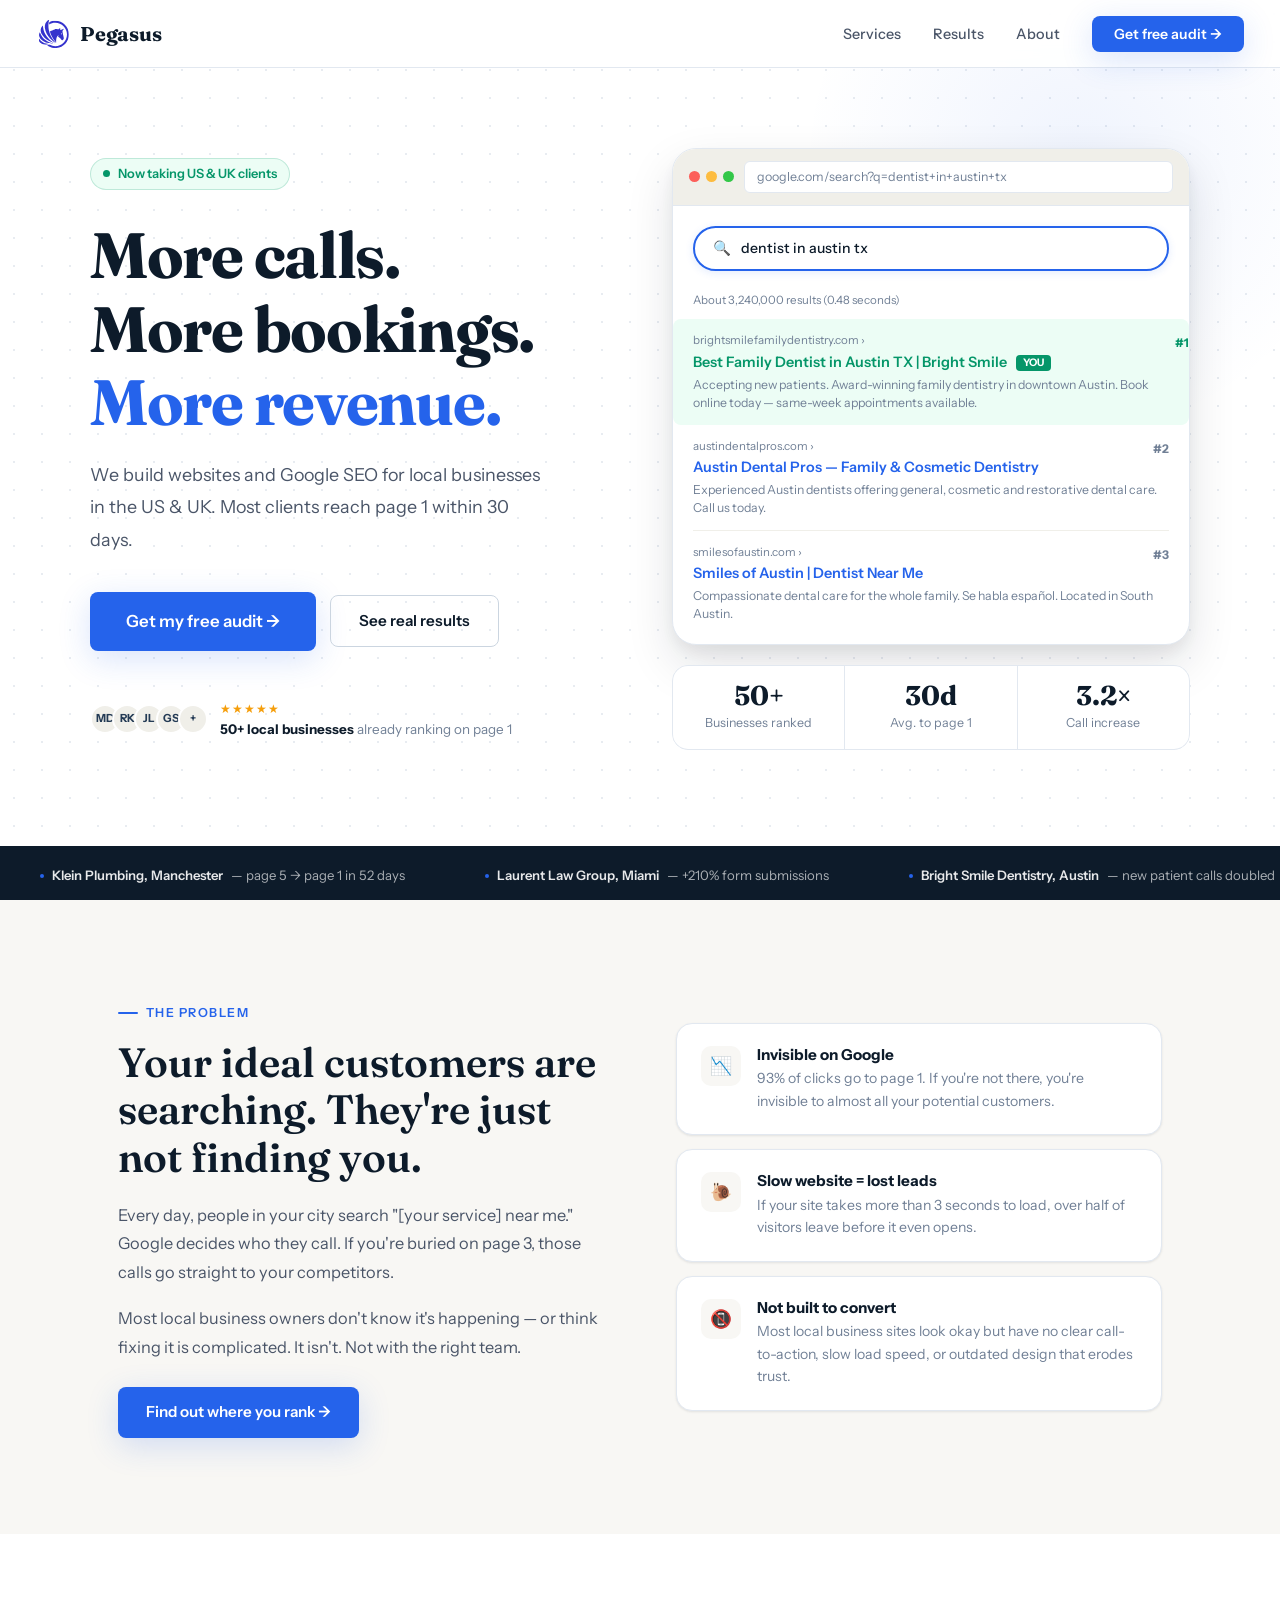
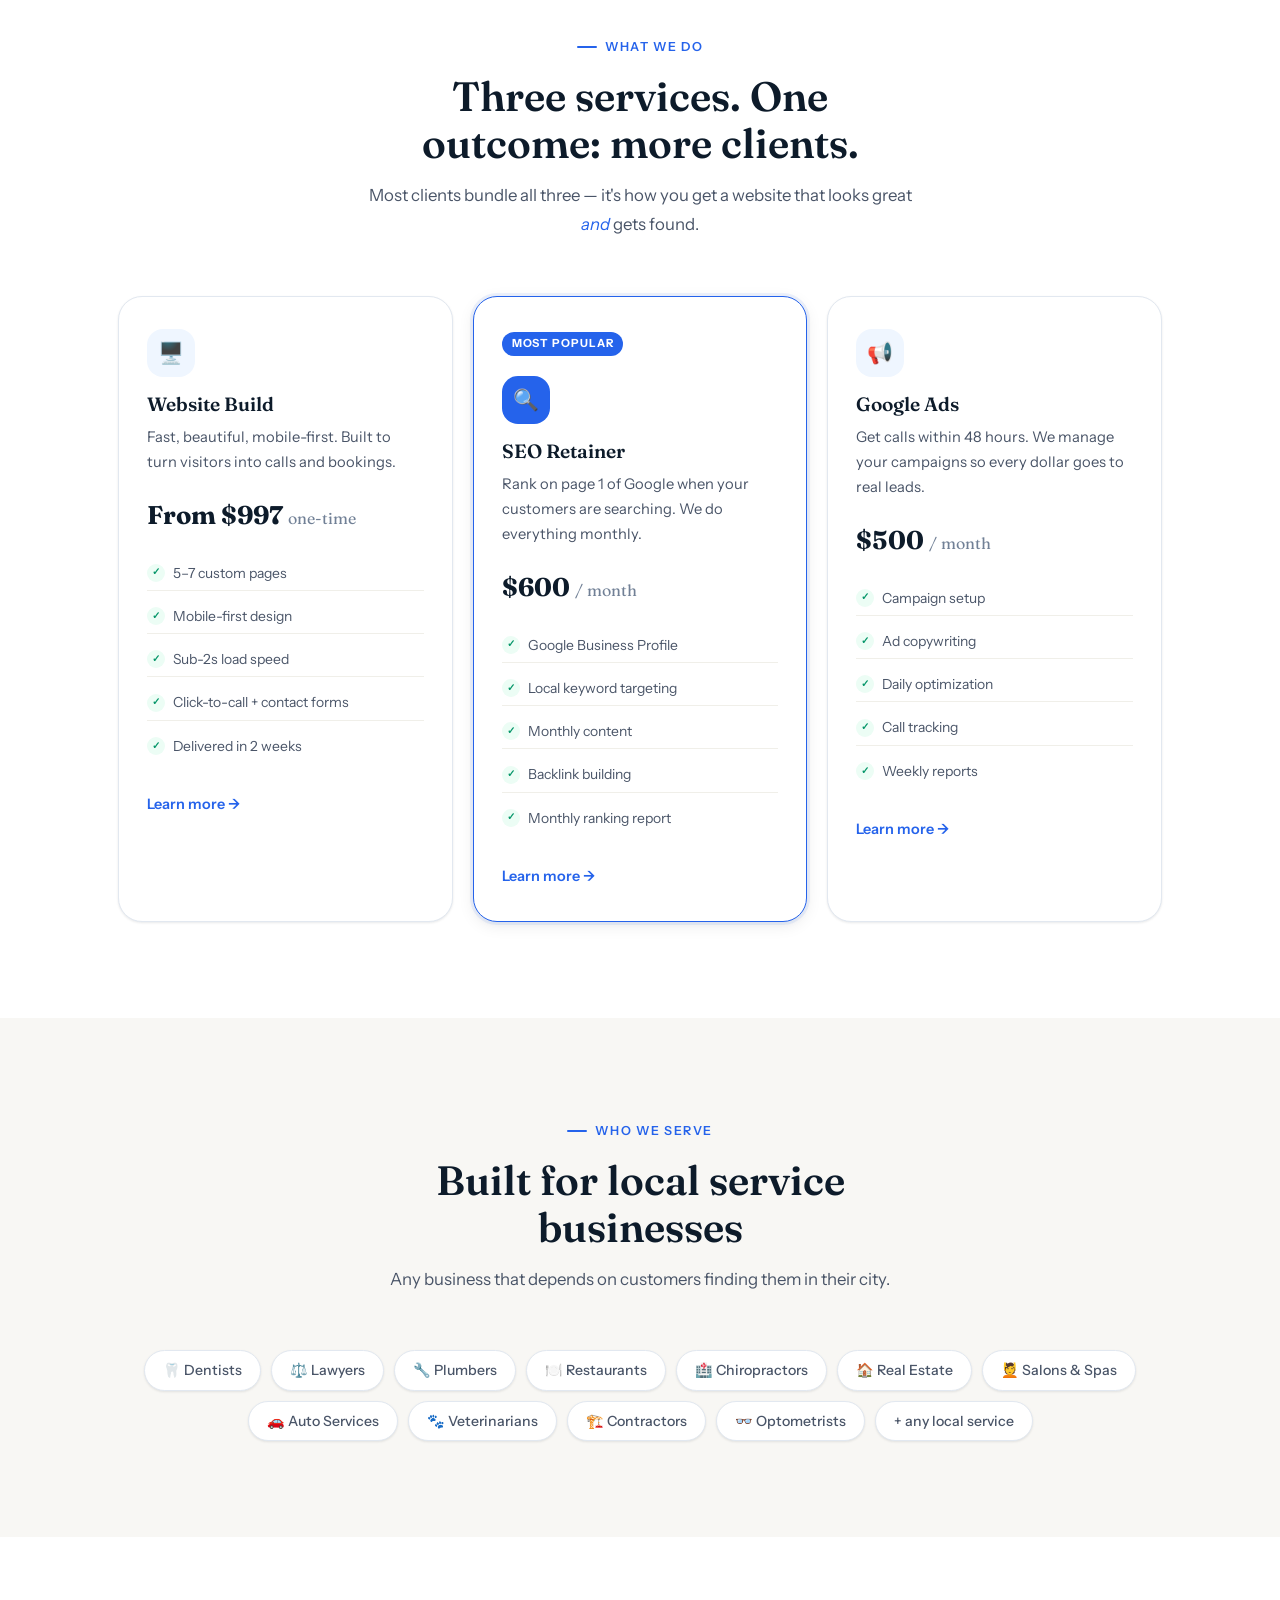
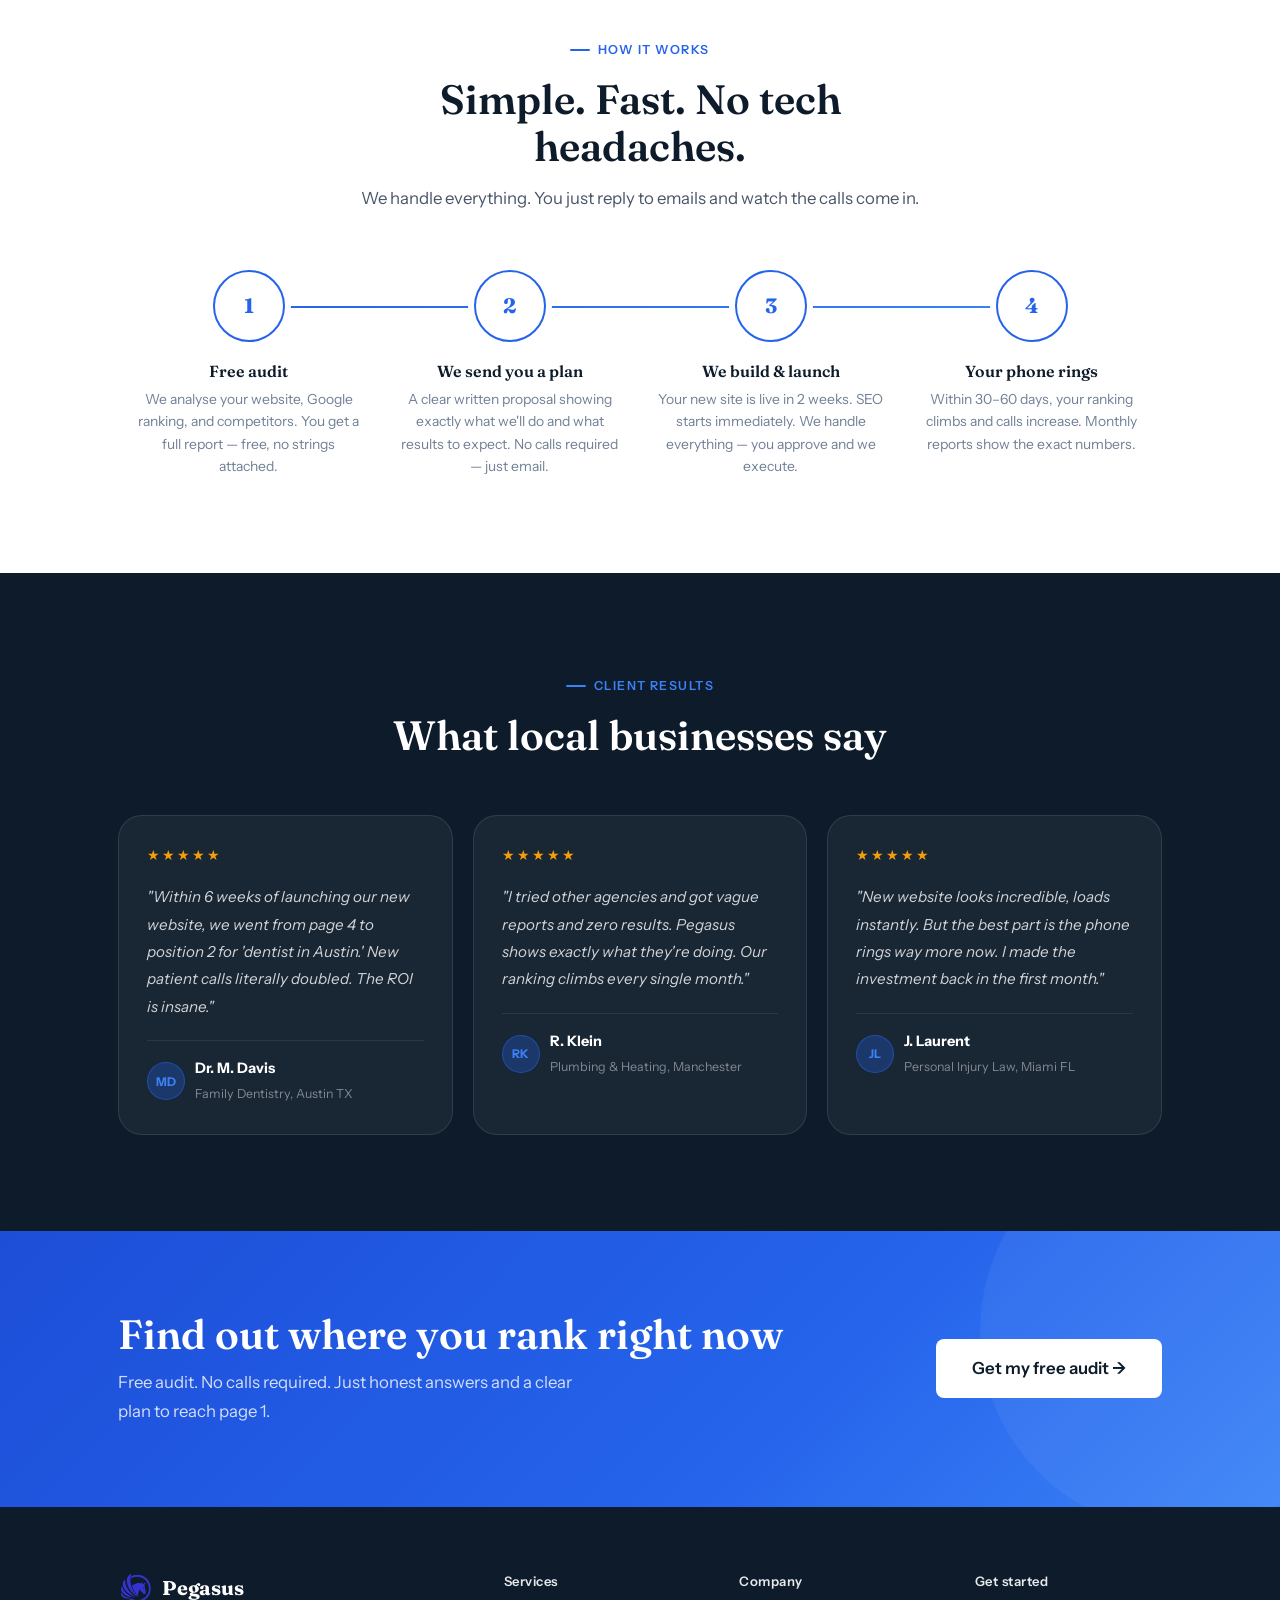
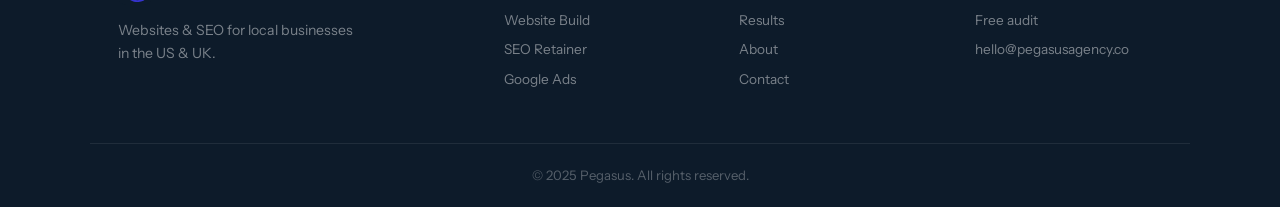
==== commit d7915084: "Add files via upload" ====
--- a/index.html
+++ b/index.html
@@ -3,8 +3,8 @@
 <head>
   <meta charset="UTF-8" />
   <meta name="viewport" content="width=device-width, initial-scale=1.0" />
-  <title>Pegasus — Websites & SEO for Local Businesses in the US & UK</title>
-  <meta name="description" content="Pegasus builds high-converting websites and Google SEO for local businesses in the US and UK. More calls, more bookings, measurable results in 30 days." />
+  <title>Pegasus — Websites & SEO for Local Businesses in the US, UK & Europe</title>
+  <meta name="description" content="Pegasus builds high-converting websites and Google SEO for local businesses in the US, UK and Europe. More calls, more bookings, measurable results in 30 days." />
   <link rel="preconnect" href="https://fonts.googleapis.com" />
   <link rel="preconnect" href="https://fonts.gstatic.com" crossorigin />
   <link href="https://fonts.googleapis.com/css2?family=Fraunces:ital,opsz,wght@0,9..144,400;0,9..144,600;0,9..144,700;1,9..144,400&family=Instrument+Sans:wght@400;500;600;700&display=swap" rel="stylesheet" />
@@ -16,10 +16,7 @@
 <nav class="nav" id="nav">
   <a href="index.html" class="nav-logo">
     <div class="logo-mark">
-      <svg width="20" height="20" viewBox="0 0 20 20" fill="none">
-        <path d="M10 2L17 6.5V13.5L10 18L3 13.5V6.5L10 2Z" stroke="white" stroke-width="1.5" fill="none"/>
-        <path d="M7 12C7 12 8.5 8 10 7C11.5 6 12.5 8 11.5 10C10.5 12 9 11.5 10 10" stroke="#60a5fa" stroke-width="1.5" stroke-linecap="round" fill="none"/>
-      </svg>
+      <svg xmlns="http://www.w3.org/2000/svg" xmlns:xlink="http://www.w3.org/1999/xlink" width="32" height="32" viewBox="0 0 433.5 383.249997" preserveAspectRatio="xMidYMid meet" version="1.0"><defs><clipPath id="2000579be3"><path d="M 24 0 L 432.078125 0 L 432.078125 382.5 L 24 382.5 Z M 24 0 " clip-rule="nonzero"/></clipPath><clipPath id="c252069e16"><path d="M 111 12 L 408.078125 12 L 408.078125 382.292969 L 111 382.292969 Z M 111 12 " clip-rule="nonzero"/></clipPath><clipPath id="43e4586dca"><path d="M 0.128906 252 L 160 252 L 160 337 L 0.128906 337 Z M 0.128906 252 " clip-rule="nonzero"/></clipPath><clipPath id="4441e8434c"><rect x="0" width="409" y="0" height="383"/></clipPath><clipPath id="040f05f110"><path d="M 224.667969 191.148438 L 229.851562 191.148438 L 229.851562 196.335938 L 224.667969 196.335938 Z M 224.667969 191.148438 " clip-rule="nonzero"/></clipPath><clipPath id="d7a0f507a8"><path d="M 0.667969 0.148438 L 5.851562 0.148438 L 5.851562 5.335938 L 0.667969 5.335938 Z M 0.667969 0.148438 " clip-rule="nonzero"/></clipPath><clipPath id="f30fb293bc"><rect x="0" width="6" y="0" height="6"/></clipPath></defs><g clip-path="url(#2000579be3)"><g transform="matrix(1, 0, 0, 1, 24, -0.000000000000050422)"><g clip-path="url(#4441e8434c)"><path fill="#3533cd" d="M 237.277344 316.96875 C 237.277344 316.96875 90.996094 192.867188 141.023438 0.0195312 C 141.023438 0.0195312 56.375 28.855469 90.070312 144.808594 C 123.773438 260.761719 237.277344 316.96875 237.277344 316.96875 " fill-opacity="1" fill-rule="nonzero"/><path fill="#3533cd" d="M 219.589844 315.6875 C 219.589844 315.6875 64.480469 249.980469 55.910156 75.242188 C 55.910156 75.242188 -7.488281 121.578125 51.121094 209.941406 C 109.734375 298.300781 219.589844 315.6875 219.589844 315.6875 " fill-opacity="1" fill-rule="nonzero"/><path fill="#3533cd" d="M 194.101562 318.757812 C 194.101562 318.757812 59.757812 301.613281 15.132812 168.222656 C 15.132812 168.222656 -23.859375 217.875 40.714844 273.527344 C 105.289062 329.179688 194.101562 318.757812 194.101562 318.757812 " fill-opacity="1" fill-rule="nonzero"/><g clip-path="url(#c252069e16)"><path fill="#3533cd" d="M 223.429688 356.324219 C 311.183594 356.324219 382.320312 285.183594 382.320312 197.433594 C 382.320312 109.675781 311.183594 38.539062 223.429688 38.539062 C 192.535156 38.539062 163.703125 47.363281 139.308594 62.621094 C 139.941406 52.183594 141.105469 41.703125 142.84375 31.171875 C 167.199219 19.347656 194.535156 12.707031 223.429688 12.707031 C 325.449219 12.707031 408.148438 95.414062 408.148438 197.433594 C 408.148438 299.453125 325.449219 382.152344 223.429688 382.152344 C 181.394531 382.152344 142.644531 368.105469 111.605469 344.457031 C 127.523438 343.648438 141.039062 340.855469 150.144531 338.445312 C 172.074219 349.863281 196.996094 356.324219 223.429688 356.324219 " fill-opacity="1" fill-rule="nonzero"/></g><g clip-path="url(#43e4586dca)"><path fill="#3533cd" d="M 159.570312 326.867188 C 159.570312 326.867188 60.390625 339.523438 3.777344 252.472656 C 3.777344 252.472656 -14.890625 295.179688 41.574219 322.980469 C 98.035156 350.785156 159.570312 326.867188 159.570312 326.867188 " fill-opacity="1" fill-rule="nonzero"/></g><path fill="#3533cd" d="M 314.707031 200.929688 C 314.820312 201.023438 314.976562 200.910156 314.9375 200.769531 L 308.550781 177.789062 C 308.398438 177.25 307.808594 176.96875 307.285156 177.171875 C 292.921875 182.703125 311.84375 198.617188 314.707031 200.929688 Z M 167.535156 152.039062 C 173.765625 149.121094 191.5 150.367188 191.5 150.367188 C 172.625 147.269531 170.167969 137.386719 170.167969 137.386719 C 170.167969 137.386719 185.308594 142.695312 196.367188 135.910156 C 203.546875 131.511719 219.589844 134.4375 219.589844 134.4375 C 215.171875 130.085938 209.296875 130.40625 209.296875 130.40625 C 225.765625 121.234375 250.28125 126.222656 262.144531 129.519531 C 272.371094 122.679688 289.128906 107.710938 295.433594 109.398438 C 295.433594 109.398438 278.460938 130.113281 292.355469 134.359375 C 310.566406 139.921875 325.804688 118.882812 345.609375 120.710938 C 345.609375 120.710938 315.988281 144.679688 321.371094 162.179688 C 321.371094 162.179688 335.8125 230.636719 338.621094 241.859375 C 342.613281 257.835938 332.796875 270.75 320.3125 274.804688 C 304.476562 279.957031 307.160156 255.496094 272.652344 235.871094 C 244.761719 220.011719 279.355469 202.371094 279.355469 202.371094 C 235.355469 213.933594 233.589844 273.039062 236.367188 306.835938 C 232.5 303.121094 226.910156 297.472656 220.320312 290.03125 C 196.875 262.503906 163.765625 214.824219 148.273438 151.390625 C 153.019531 153.753906 159.976562 155.574219 167.535156 152.039062 " fill-opacity="1" fill-rule="nonzero"/></g></g></g></svg>
     </div>
     Pegasus
   </a>
@@ -374,10 +371,7 @@
     <div class="footer-brand">
       <a href="index.html" class="nav-logo">
         <div class="logo-mark">
-          <svg width="20" height="20" viewBox="0 0 20 20" fill="none">
-            <path d="M10 2L17 6.5V13.5L10 18L3 13.5V6.5L10 2Z" stroke="white" stroke-width="1.5" fill="none"/>
-            <path d="M7 12C7 12 8.5 8 10 7C11.5 6 12.5 8 11.5 10C10.5 12 9 11.5 10 10" stroke="#60a5fa" stroke-width="1.5" stroke-linecap="round" fill="none"/>
-          </svg>
+          <svg xmlns="http://www.w3.org/2000/svg" xmlns:xlink="http://www.w3.org/1999/xlink" width="32" height="32" viewBox="0 0 433.5 383.249997" preserveAspectRatio="xMidYMid meet" version="1.0"><defs><clipPath id="2000579be3f"><path d="M 24 0 L 432.078125 0 L 432.078125 382.5 L 24 382.5 Z M 24 0 " clip-rule="nonzero"/></clipPath><clipPath id="c252069e16f"><path d="M 111 12 L 408.078125 12 L 408.078125 382.292969 L 111 382.292969 Z M 111 12 " clip-rule="nonzero"/></clipPath><clipPath id="43e4586dcaf"><path d="M 0.128906 252 L 160 252 L 160 337 L 0.128906 337 Z M 0.128906 252 " clip-rule="nonzero"/></clipPath><clipPath id="4441e8434cf"><rect x="0" width="409" y="0" height="383"/></clipPath><clipPath id="040f05f110f"><path d="M 224.667969 191.148438 L 229.851562 191.148438 L 229.851562 196.335938 L 224.667969 196.335938 Z M 224.667969 191.148438 " clip-rule="nonzero"/></clipPath><clipPath id="d7a0f507a8f"><path d="M 0.667969 0.148438 L 5.851562 0.148438 L 5.851562 5.335938 L 0.667969 5.335938 Z M 0.667969 0.148438 " clip-rule="nonzero"/></clipPath><clipPath id="f30fb293bcf"><rect x="0" width="6" y="0" height="6"/></clipPath></defs><g clip-path="url(#2000579be3f)"><g transform="matrix(1, 0, 0, 1, 24, -0.000000000000050422)"><g clip-path="url(#4441e8434cf)"><path fill="#3533cd" d="M 237.277344 316.96875 C 237.277344 316.96875 90.996094 192.867188 141.023438 0.0195312 C 141.023438 0.0195312 56.375 28.855469 90.070312 144.808594 C 123.773438 260.761719 237.277344 316.96875 237.277344 316.96875 " fill-opacity="1" fill-rule="nonzero"/><path fill="#3533cd" d="M 219.589844 315.6875 C 219.589844 315.6875 64.480469 249.980469 55.910156 75.242188 C 55.910156 75.242188 -7.488281 121.578125 51.121094 209.941406 C 109.734375 298.300781 219.589844 315.6875 219.589844 315.6875 " fill-opacity="1" fill-rule="nonzero"/><path fill="#3533cd" d="M 194.101562 318.757812 C 194.101562 318.757812 59.757812 301.613281 15.132812 168.222656 C 15.132812 168.222656 -23.859375 217.875 40.714844 273.527344 C 105.289062 329.179688 194.101562 318.757812 194.101562 318.757812 " fill-opacity="1" fill-rule="nonzero"/><g clip-path="url(#c252069e16f)"><path fill="#3533cd" d="M 223.429688 356.324219 C 311.183594 356.324219 382.320312 285.183594 382.320312 197.433594 C 382.320312 109.675781 311.183594 38.539062 223.429688 38.539062 C 192.535156 38.539062 163.703125 47.363281 139.308594 62.621094 C 139.941406 52.183594 141.105469 41.703125 142.84375 31.171875 C 167.199219 19.347656 194.535156 12.707031 223.429688 12.707031 C 325.449219 12.707031 408.148438 95.414062 408.148438 197.433594 C 408.148438 299.453125 325.449219 382.152344 223.429688 382.152344 C 181.394531 382.152344 142.644531 368.105469 111.605469 344.457031 C 127.523438 343.648438 141.039062 340.855469 150.144531 338.445312 C 172.074219 349.863281 196.996094 356.324219 223.429688 356.324219 " fill-opacity="1" fill-rule="nonzero"/></g><g clip-path="url(#43e4586dcaf)"><path fill="#3533cd" d="M 159.570312 326.867188 C 159.570312 326.867188 60.390625 339.523438 3.777344 252.472656 C 3.777344 252.472656 -14.890625 295.179688 41.574219 322.980469 C 98.035156 350.785156 159.570312 326.867188 159.570312 326.867188 " fill-opacity="1" fill-rule="nonzero"/></g><path fill="#3533cd" d="M 314.707031 200.929688 C 314.820312 201.023438 314.976562 200.910156 314.9375 200.769531 L 308.550781 177.789062 C 308.398438 177.25 307.808594 176.96875 307.285156 177.171875 C 292.921875 182.703125 311.84375 198.617188 314.707031 200.929688 Z M 167.535156 152.039062 C 173.765625 149.121094 191.5 150.367188 191.5 150.367188 C 172.625 147.269531 170.167969 137.386719 170.167969 137.386719 C 170.167969 137.386719 185.308594 142.695312 196.367188 135.910156 C 203.546875 131.511719 219.589844 134.4375 219.589844 134.4375 C 215.171875 130.085938 209.296875 130.40625 209.296875 130.40625 C 225.765625 121.234375 250.28125 126.222656 262.144531 129.519531 C 272.371094 122.679688 289.128906 107.710938 295.433594 109.398438 C 295.433594 109.398438 278.460938 130.113281 292.355469 134.359375 C 310.566406 139.921875 325.804688 118.882812 345.609375 120.710938 C 345.609375 120.710938 315.988281 144.679688 321.371094 162.179688 C 321.371094 162.179688 335.8125 230.636719 338.621094 241.859375 C 342.613281 257.835938 332.796875 270.75 320.3125 274.804688 C 304.476562 279.957031 307.160156 255.496094 272.652344 235.871094 C 244.761719 220.011719 279.355469 202.371094 279.355469 202.371094 C 235.355469 213.933594 233.589844 273.039062 236.367188 306.835938 C 232.5 303.121094 226.910156 297.472656 220.320312 290.03125 C 196.875 262.503906 163.765625 214.824219 148.273438 151.390625 C 153.019531 153.753906 159.976562 155.574219 167.535156 152.039062 " fill-opacity="1" fill-rule="nonzero"/></g></g></g><g clip-path="url(#040f05f110f)"><g transform="matrix(1, 0, 0, 1, 224, 191)"><g clip-path="url(#f30fb293bcf)"><g clip-path="url(#d7a0f507a8f)"><path fill="#3533cd" d="M 0.667969 0.148438 L 5.851562 0.148438 L 5.851562 5.335938 L 0.667969 5.335938 Z M 0.667969 0.148438 " fill-opacity="1" fill-rule="nonzero"/></g></g></g></g></svg>
         </div>
         Pegasus
       </a>
--- a/css/style.css
+++ b/css/style.css
@@ -104,6 +104,10 @@
   display: flex; align-items: center; justify-content: center;
 }
 
+.nav .logo-mark {
+  background: transparent;
+}
+
 .nav-links {
   display: flex; align-items: center; gap: 32px;
 }
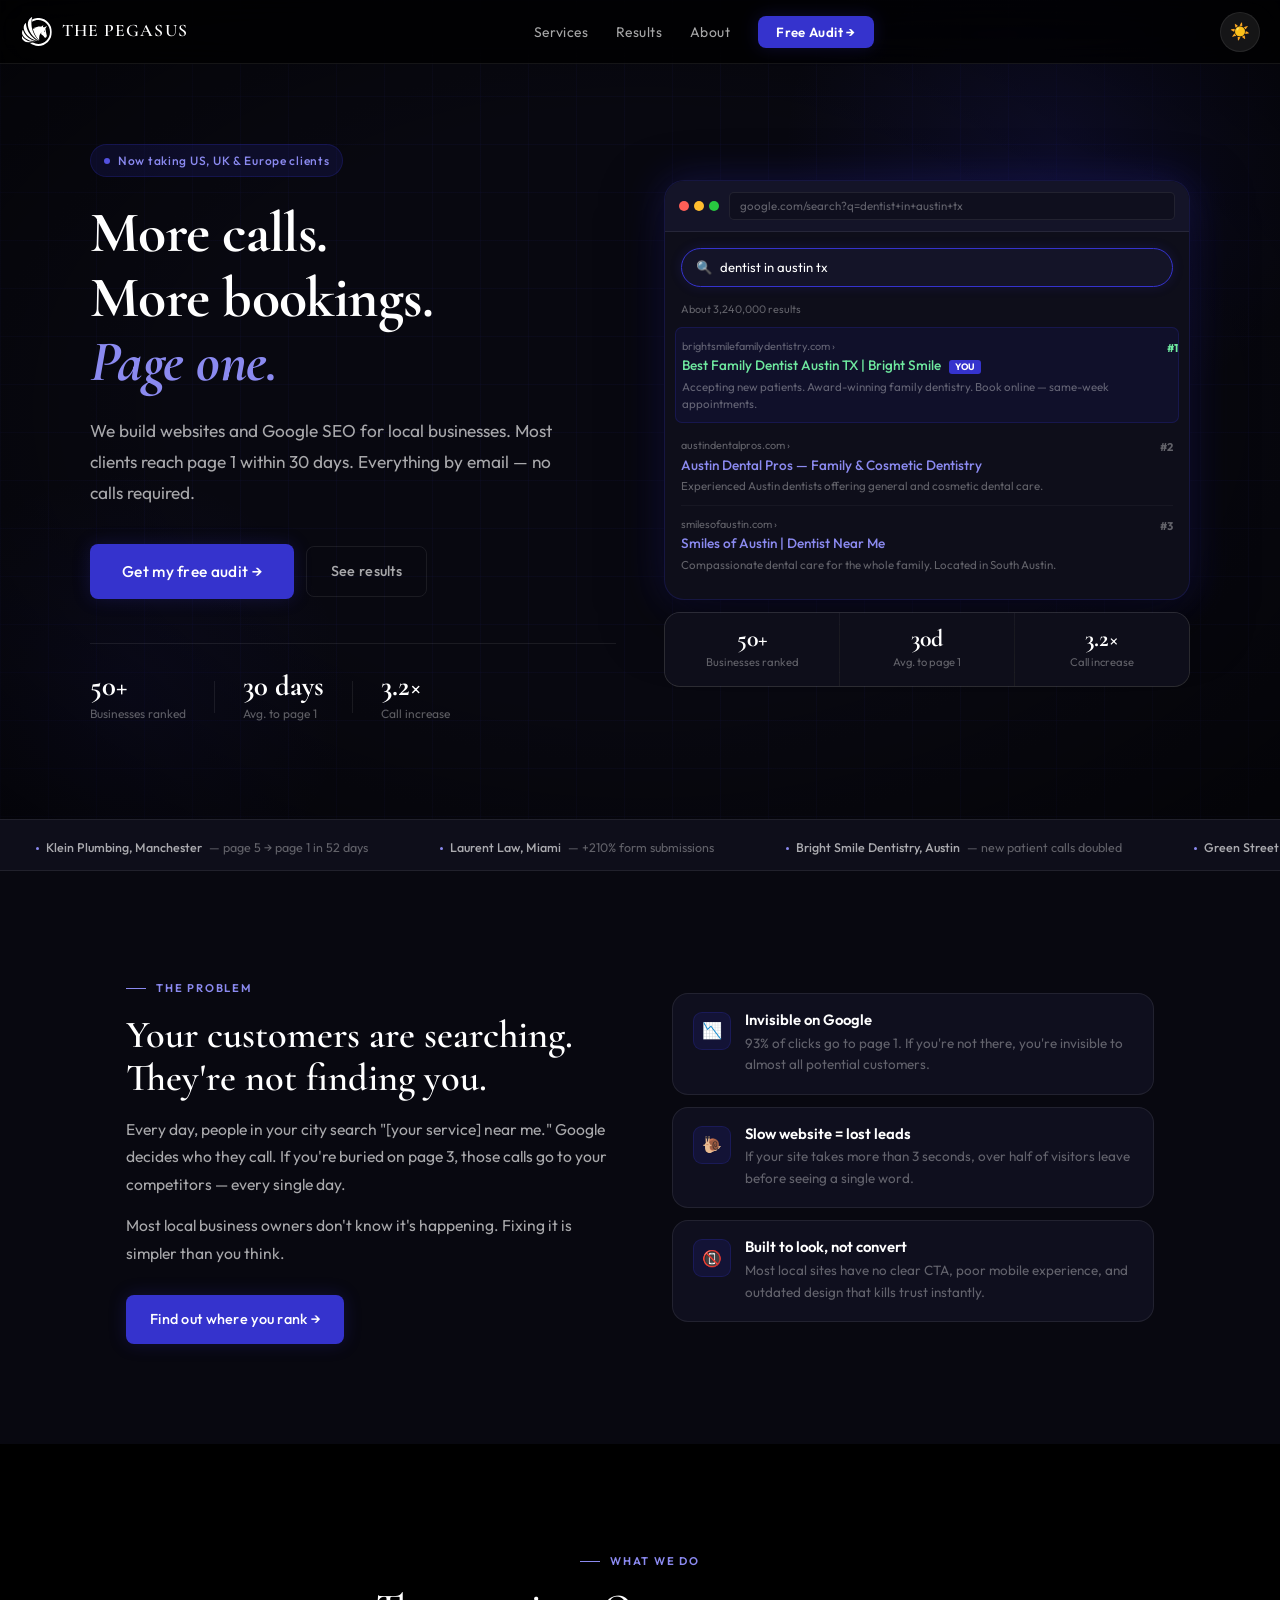
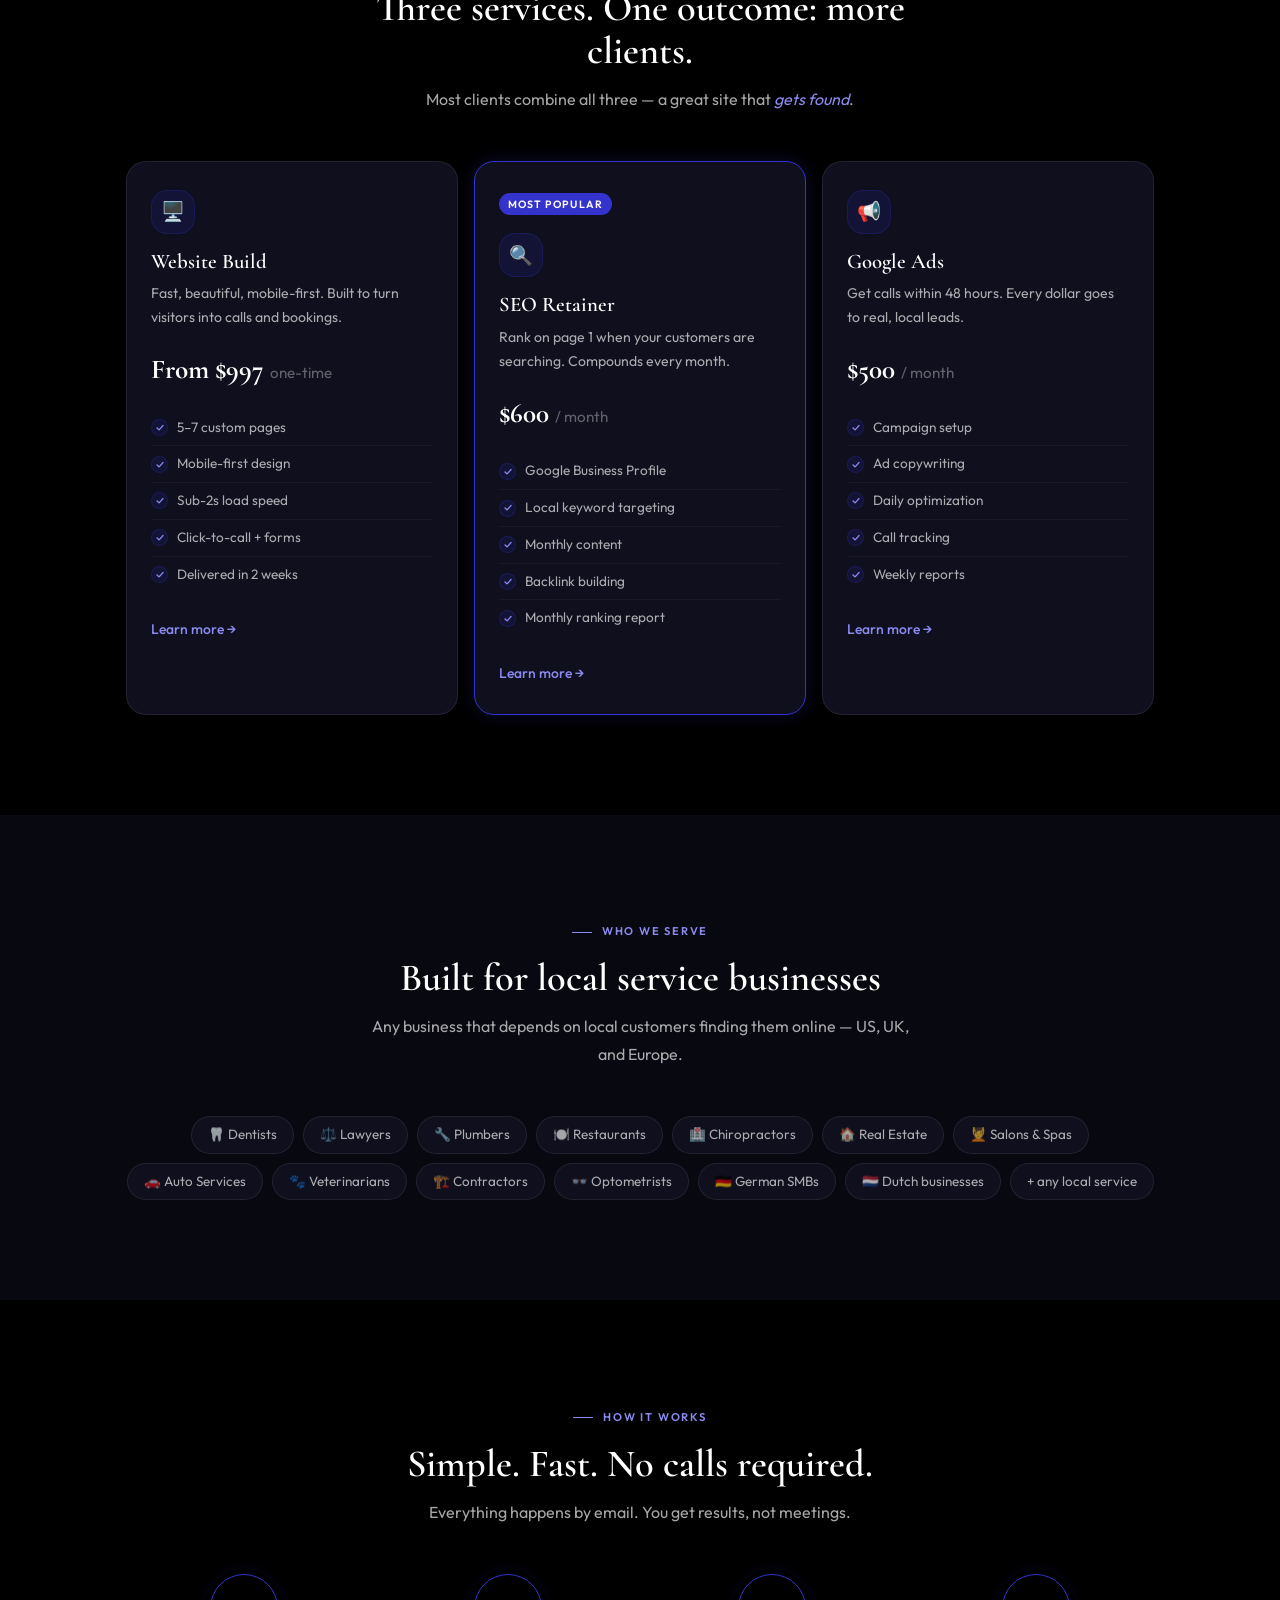
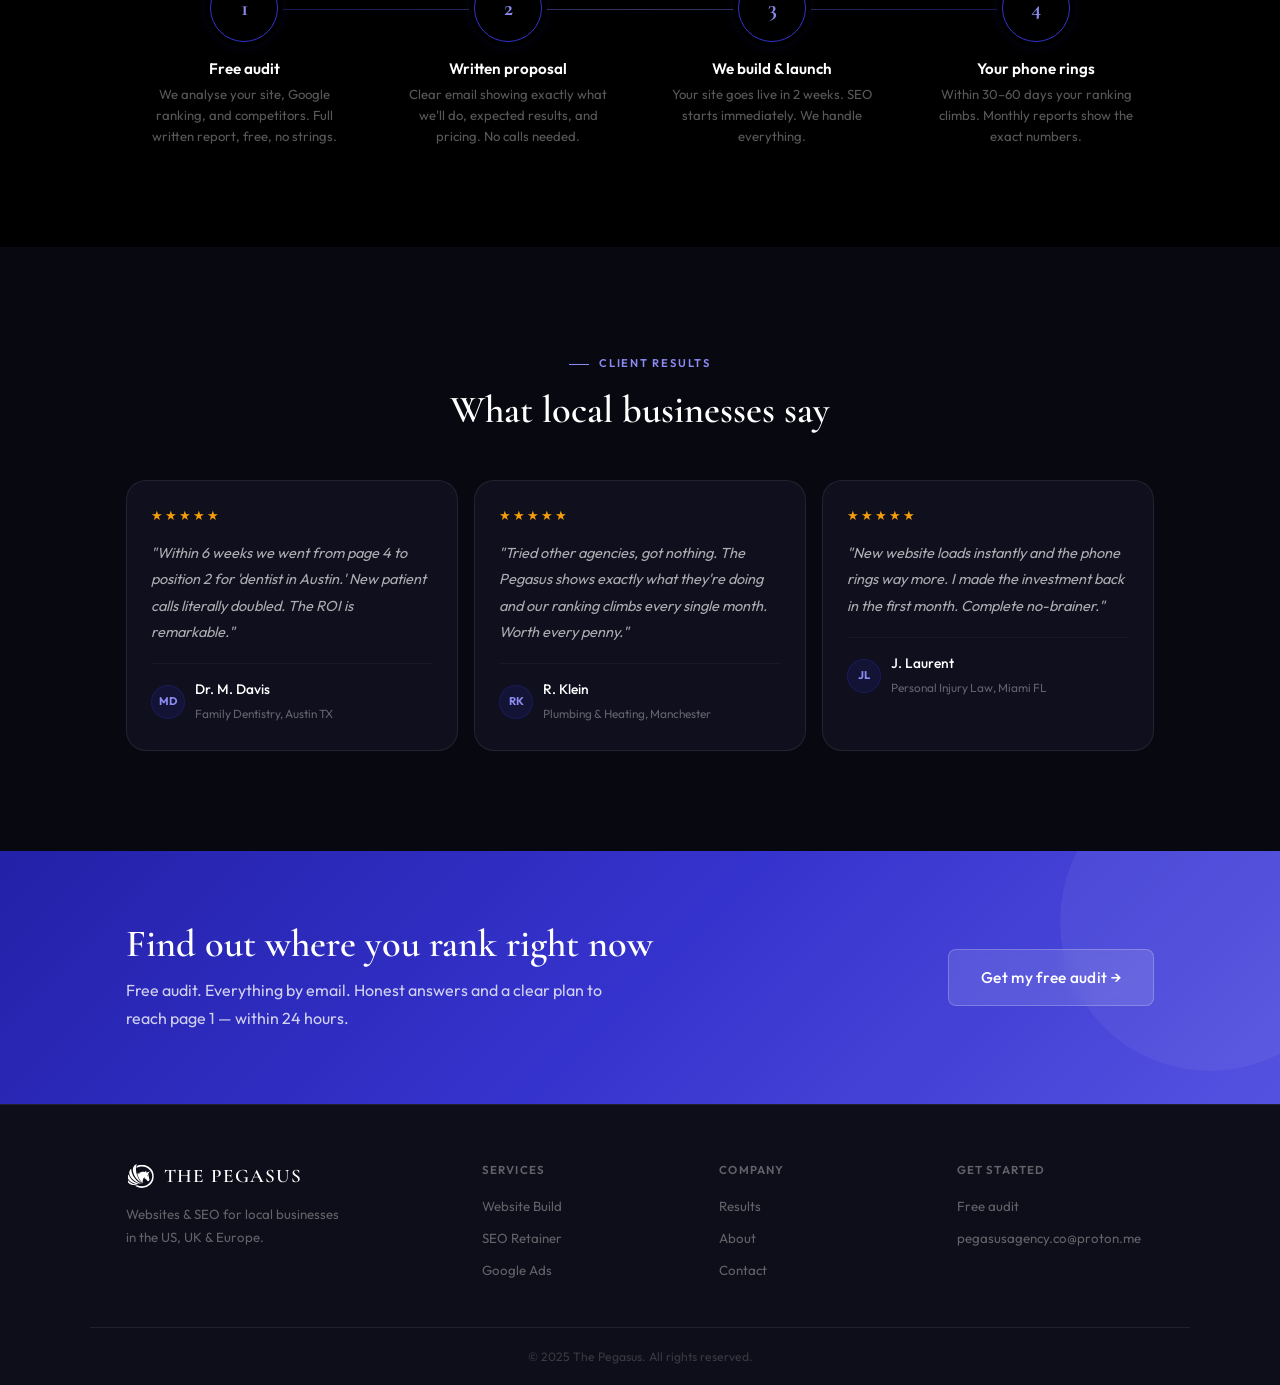
==== commit bd69f79c: "Add files via upload" ====
--- a/index.html
+++ b/index.html
@@ -3,400 +3,198 @@
 <head>
   <meta charset="UTF-8" />
   <meta name="viewport" content="width=device-width, initial-scale=1.0" />
-  <title>Pegasus — Websites & SEO for Local Businesses in the US, UK & Europe</title>
-  <meta name="description" content="Pegasus builds high-converting websites and Google SEO for local businesses in the US, UK and Europe. More calls, more bookings, measurable results in 30 days." />
+  <title>The Pegasus — Websites & SEO for Local Businesses</title>
+  <meta name="description" content="The Pegasus builds high-converting websites and Google SEO for local businesses in the US, UK and Europe. More calls, more bookings, results in 30 days." />
   <link rel="preconnect" href="https://fonts.googleapis.com" />
   <link rel="preconnect" href="https://fonts.gstatic.com" crossorigin />
-  <link href="https://fonts.googleapis.com/css2?family=Fraunces:ital,opsz,wght@0,9..144,400;0,9..144,600;0,9..144,700;1,9..144,400&family=Instrument+Sans:wght@400;500;600;700&display=swap" rel="stylesheet" />
+  <link href="https://fonts.googleapis.com/css2?family=Cormorant+Garamond:ital,wght@0,400;0,500;0,600;0,700;1,400;1,600&family=Outfit:wght@300;400;500;600&display=swap" rel="stylesheet" />
   <link rel="stylesheet" href="css/style.css" />
+  <script>
+    (function(){var s=localStorage.getItem('pegasus-theme'),h=new Date().getHours(),a=(h>=20||h<7)?'dark':'light';document.documentElement.setAttribute('data-theme',s||a);})();
+  </script>
 </head>
 <body>
 
-<!-- NAV -->
 <nav class="nav" id="nav">
   <a href="index.html" class="nav-logo">
-    <div class="logo-mark">
-      <svg xmlns="http://www.w3.org/2000/svg" xmlns:xlink="http://www.w3.org/1999/xlink" width="32" height="32" viewBox="0 0 433.5 383.249997" preserveAspectRatio="xMidYMid meet" version="1.0"><defs><clipPath id="2000579be3"><path d="M 24 0 L 432.078125 0 L 432.078125 382.5 L 24 382.5 Z M 24 0 " clip-rule="nonzero"/></clipPath><clipPath id="c252069e16"><path d="M 111 12 L 408.078125 12 L 408.078125 382.292969 L 111 382.292969 Z M 111 12 " clip-rule="nonzero"/></clipPath><clipPath id="43e4586dca"><path d="M 0.128906 252 L 160 252 L 160 337 L 0.128906 337 Z M 0.128906 252 " clip-rule="nonzero"/></clipPath><clipPath id="4441e8434c"><rect x="0" width="409" y="0" height="383"/></clipPath><clipPath id="040f05f110"><path d="M 224.667969 191.148438 L 229.851562 191.148438 L 229.851562 196.335938 L 224.667969 196.335938 Z M 224.667969 191.148438 " clip-rule="nonzero"/></clipPath><clipPath id="d7a0f507a8"><path d="M 0.667969 0.148438 L 5.851562 0.148438 L 5.851562 5.335938 L 0.667969 5.335938 Z M 0.667969 0.148438 " clip-rule="nonzero"/></clipPath><clipPath id="f30fb293bc"><rect x="0" width="6" y="0" height="6"/></clipPath></defs><g clip-path="url(#2000579be3)"><g transform="matrix(1, 0, 0, 1, 24, -0.000000000000050422)"><g clip-path="url(#4441e8434c)"><path fill="#3533cd" d="M 237.277344 316.96875 C 237.277344 316.96875 90.996094 192.867188 141.023438 0.0195312 C 141.023438 0.0195312 56.375 28.855469 90.070312 144.808594 C 123.773438 260.761719 237.277344 316.96875 237.277344 316.96875 " fill-opacity="1" fill-rule="nonzero"/><path fill="#3533cd" d="M 219.589844 315.6875 C 219.589844 315.6875 64.480469 249.980469 55.910156 75.242188 C 55.910156 75.242188 -7.488281 121.578125 51.121094 209.941406 C 109.734375 298.300781 219.589844 315.6875 219.589844 315.6875 " fill-opacity="1" fill-rule="nonzero"/><path fill="#3533cd" d="M 194.101562 318.757812 C 194.101562 318.757812 59.757812 301.613281 15.132812 168.222656 C 15.132812 168.222656 -23.859375 217.875 40.714844 273.527344 C 105.289062 329.179688 194.101562 318.757812 194.101562 318.757812 " fill-opacity="1" fill-rule="nonzero"/><g clip-path="url(#c252069e16)"><path fill="#3533cd" d="M 223.429688 356.324219 C 311.183594 356.324219 382.320312 285.183594 382.320312 197.433594 C 382.320312 109.675781 311.183594 38.539062 223.429688 38.539062 C 192.535156 38.539062 163.703125 47.363281 139.308594 62.621094 C 139.941406 52.183594 141.105469 41.703125 142.84375 31.171875 C 167.199219 19.347656 194.535156 12.707031 223.429688 12.707031 C 325.449219 12.707031 408.148438 95.414062 408.148438 197.433594 C 408.148438 299.453125 325.449219 382.152344 223.429688 382.152344 C 181.394531 382.152344 142.644531 368.105469 111.605469 344.457031 C 127.523438 343.648438 141.039062 340.855469 150.144531 338.445312 C 172.074219 349.863281 196.996094 356.324219 223.429688 356.324219 " fill-opacity="1" fill-rule="nonzero"/></g><g clip-path="url(#43e4586dca)"><path fill="#3533cd" d="M 159.570312 326.867188 C 159.570312 326.867188 60.390625 339.523438 3.777344 252.472656 C 3.777344 252.472656 -14.890625 295.179688 41.574219 322.980469 C 98.035156 350.785156 159.570312 326.867188 159.570312 326.867188 " fill-opacity="1" fill-rule="nonzero"/></g><path fill="#3533cd" d="M 314.707031 200.929688 C 314.820312 201.023438 314.976562 200.910156 314.9375 200.769531 L 308.550781 177.789062 C 308.398438 177.25 307.808594 176.96875 307.285156 177.171875 C 292.921875 182.703125 311.84375 198.617188 314.707031 200.929688 Z M 167.535156 152.039062 C 173.765625 149.121094 191.5 150.367188 191.5 150.367188 C 172.625 147.269531 170.167969 137.386719 170.167969 137.386719 C 170.167969 137.386719 185.308594 142.695312 196.367188 135.910156 C 203.546875 131.511719 219.589844 134.4375 219.589844 134.4375 C 215.171875 130.085938 209.296875 130.40625 209.296875 130.40625 C 225.765625 121.234375 250.28125 126.222656 262.144531 129.519531 C 272.371094 122.679688 289.128906 107.710938 295.433594 109.398438 C 295.433594 109.398438 278.460938 130.113281 292.355469 134.359375 C 310.566406 139.921875 325.804688 118.882812 345.609375 120.710938 C 345.609375 120.710938 315.988281 144.679688 321.371094 162.179688 C 321.371094 162.179688 335.8125 230.636719 338.621094 241.859375 C 342.613281 257.835938 332.796875 270.75 320.3125 274.804688 C 304.476562 279.957031 307.160156 255.496094 272.652344 235.871094 C 244.761719 220.011719 279.355469 202.371094 279.355469 202.371094 C 235.355469 213.933594 233.589844 273.039062 236.367188 306.835938 C 232.5 303.121094 226.910156 297.472656 220.320312 290.03125 C 196.875 262.503906 163.765625 214.824219 148.273438 151.390625 C 153.019531 153.753906 159.976562 155.574219 167.535156 152.039062 " fill-opacity="1" fill-rule="nonzero"/></g></g></g></svg>
-    </div>
-    Pegasus
+    <img src="images/logo.svg" alt="The Pegasus" />
+    <span class="nav-logo-text">THE PEGASUS</span>
   </a>
   <ul class="nav-links">
     <li><a href="services.html">Services</a></li>
     <li><a href="results.html">Results</a></li>
     <li><a href="about.html">About</a></li>
-    <li><a href="contact.html" class="nav-cta">Get free audit →</a></li>
+    <li><a href="contact.html" class="nav-cta">Free Audit →</a></li>
   </ul>
-  <button class="nav-burger" id="burger" aria-label="Menu">
-    <span></span><span></span><span></span>
-  </button>
+  <div class="nav-right">
+    <button class="theme-toggle" id="themeToggle" aria-label="Toggle theme">☀️</button>
+    <button class="nav-burger" id="burger" aria-label="Open menu" aria-expanded="false">
+      <span></span><span></span><span></span>
+    </button>
+  </div>
 </nav>
 <div class="mobile-menu" id="mobileMenu">
   <a href="services.html">Services</a>
   <a href="results.html">Results</a>
   <a href="about.html">About</a>
-  <a href="contact.html">Get free audit →</a>
+  <a href="contact.html">Get Free Audit →</a>
 </div>
 
-<!-- HERO -->
 <section class="hero">
+  <div class="hero-glow-1"></div><div class="hero-glow-2"></div>
+  <div class="hero-grid"></div><div class="hero-vignette"></div>
   <div class="container hero-inner">
     <div class="hero-left">
-      <div class="hero-badge">
-        <div class="badge-pulse"></div>
-        Now taking US &amp; UK clients
-      </div>
-
-      <h1 class="hero-h1">
-        More calls.<br/>
-        More bookings.<br/>
-        <span class="line-accent">More revenue.</span>
-      </h1>
-
-      <p class="hero-sub">
-        We build websites and Google SEO for local businesses in the US &amp; UK.
-        Most clients reach page 1 within 30 days.
-      </p>
-
+      <div class="hero-badge"><div class="badge-dot"></div>Now taking US, UK &amp; Europe clients</div>
+      <h1 class="hero-h1">More calls.<br/>More bookings.<br/><span class="accent">Page one.</span></h1>
+      <p class="hero-sub">We build websites and Google SEO for local businesses. Most clients reach page 1 within 30 days. Everything by email — no calls required.</p>
       <div class="hero-actions">
         <a href="contact.html" class="btn btn-primary btn-lg">Get my free audit →</a>
-        <a href="results.html" class="btn btn-outline">See real results</a>
-      </div>
-
-      <div class="hero-trust">
-        <div class="trust-faces">
-          <div class="trust-face">MD</div>
-          <div class="trust-face">RK</div>
-          <div class="trust-face">JL</div>
-          <div class="trust-face">GS</div>
-          <div class="trust-face">+</div>
+        <a href="results.html" class="btn btn-outline">See results</a>
+      </div>
+      <div class="hero-proof">
+        <div><span class="proof-num">50+</span><span class="proof-label">Businesses ranked</span></div>
+        <div class="proof-sep"></div>
+        <div><span class="proof-num">30 days</span><span class="proof-label">Avg. to page 1</span></div>
+        <div class="proof-sep"></div>
+        <div><span class="proof-num">3.2×</span><span class="proof-label">Call increase</span></div>
+      </div>
+    </div>
+    <div class="hero-right">
+      <div class="browser">
+        <div class="browser-bar">
+          <div class="b-dots"><span></span><span></span><span></span></div>
+          <div class="b-url">google.com/search?q=dentist+in+austin+tx</div>
         </div>
-        <div>
-          <div class="trust-stars">★★★★★</div>
-          <div class="trust-text"><strong>50+ local businesses</strong> already ranking on page 1</div>
-        </div>
-      </div>
-    </div>
-
-    <div class="hero-right">
-      <!-- Browser mockup showing Google SERP -->
-      <div class="browser-mockup">
-        <div class="browser-bar">
-          <div class="browser-dots">
-            <span></span><span></span><span></span>
+        <div class="serp">
+          <div class="serp-bar"><span class="serp-icon">🔍</span><span>dentist in austin tx</span></div>
+          <div class="serp-divider">About 3,240,000 results</div>
+          <div class="serp-result serp-result--you">
+            <div class="s-url">brightsmilefamilydentistry.com ›</div>
+            <div class="s-title">Best Family Dentist Austin TX | Bright Smile <span class="you-tag">YOU</span></div>
+            <div class="s-snippet">Accepting new patients. Award-winning family dentistry. Book online — same-week appointments.</div>
+            <div class="s-rank">#1</div>
           </div>
-          <div class="browser-url">google.com/search?q=dentist+in+austin+tx</div>
-        </div>
-        <div class="browser-content">
-          <div class="serp">
-            <div class="serp-search-bar">
-              <span class="serp-search-icon">🔍</span>
-              <span class="serp-search-text">dentist in austin tx</span>
-            </div>
-            <div class="serp-label">About 3,240,000 results (0.48 seconds)</div>
-
-            <div class="serp-result serp-result--you">
-              <div class="serp-url">brightsmilefamilydentistry.com ›</div>
-              <div class="serp-title">Best Family Dentist in Austin TX | Bright Smile <span class="you-badge">YOU</span></div>
-              <div class="serp-snippet">Accepting new patients. Award-winning family dentistry in downtown Austin. Book online today — same-week appointments available.</div>
-              <div class="serp-result-num">#1</div>
-            </div>
-
-            <div class="serp-result">
-              <div class="serp-url">austindentalpros.com ›</div>
-              <div class="serp-title">Austin Dental Pros — Family &amp; Cosmetic Dentistry</div>
-              <div class="serp-snippet">Experienced Austin dentists offering general, cosmetic and restorative dental care. Call us today.</div>
-              <div class="serp-result-num">#2</div>
-            </div>
-
-            <div class="serp-result">
-              <div class="serp-url">smilesofaustin.com ›</div>
-              <div class="serp-title">Smiles of Austin | Dentist Near Me</div>
-              <div class="serp-snippet">Compassionate dental care for the whole family. Se habla español. Located in South Austin.</div>
-              <div class="serp-result-num">#3</div>
-            </div>
+          <div class="serp-result">
+            <div class="s-url">austindentalpros.com ›</div>
+            <div class="s-title">Austin Dental Pros — Family &amp; Cosmetic Dentistry</div>
+            <div class="s-snippet">Experienced Austin dentists offering general and cosmetic dental care.</div>
+            <div class="s-rank">#2</div>
+          </div>
+          <div class="serp-result">
+            <div class="s-url">smilesofaustin.com ›</div>
+            <div class="s-title">Smiles of Austin | Dentist Near Me</div>
+            <div class="s-snippet">Compassionate dental care for the whole family. Located in South Austin.</div>
+            <div class="s-rank">#3</div>
           </div>
         </div>
       </div>
-
       <div class="hero-stats">
-        <div class="hero-stat">
-          <div class="hero-stat-num">50+</div>
-          <div class="hero-stat-label">Businesses ranked</div>
-        </div>
-        <div class="hero-stat">
-          <div class="hero-stat-num">30d</div>
-          <div class="hero-stat-label">Avg. to page 1</div>
-        </div>
-        <div class="hero-stat">
-          <div class="hero-stat-num">3.2×</div>
-          <div class="hero-stat-label">Call increase</div>
-        </div>
+        <div class="h-stat"><span class="h-stat-n">50+</span><span class="h-stat-l">Businesses ranked</span></div>
+        <div class="h-stat"><span class="h-stat-n">30d</span><span class="h-stat-l">Avg. to page 1</span></div>
+        <div class="h-stat"><span class="h-stat-n">3.2×</span><span class="h-stat-l">Call increase</span></div>
       </div>
     </div>
   </div>
 </section>
 
-<!-- SOCIAL PROOF TICKER -->
-<div class="ticker">
-  <div class="ticker-track">
-    <span class="ticker-item"><span class="ticker-dot"></span><strong>Klein Plumbing, Manchester</strong> — page 5 → page 1 in 52 days</span>
-    <span class="ticker-item"><span class="ticker-dot"></span><strong>Laurent Law Group, Miami</strong> — +210% form submissions</span>
-    <span class="ticker-item"><span class="ticker-dot"></span><strong>Bright Smile Dentistry, Austin</strong> — new patient calls doubled</span>
-    <span class="ticker-item"><span class="ticker-dot"></span><strong>Green Street Chiropractic, Chicago</strong> — fully booked 3 weeks out</span>
-    <span class="ticker-item"><span class="ticker-dot"></span><strong>Harper's Bistro, Edinburgh</strong> — +63% online bookings</span>
-    <span class="ticker-item"><span class="ticker-dot"></span><strong>Peak Auto, Denver</strong> — ranking for 8 keywords on page 1</span>
-    <!-- Duplicate for seamless loop -->
-    <span class="ticker-item"><span class="ticker-dot"></span><strong>Klein Plumbing, Manchester</strong> — page 5 → page 1 in 52 days</span>
-    <span class="ticker-item"><span class="ticker-dot"></span><strong>Laurent Law Group, Miami</strong> — +210% form submissions</span>
-    <span class="ticker-item"><span class="ticker-dot"></span><strong>Bright Smile Dentistry, Austin</strong> — new patient calls doubled</span>
-    <span class="ticker-item"><span class="ticker-dot"></span><strong>Green Street Chiropractic, Chicago</strong> — fully booked 3 weeks out</span>
-    <span class="ticker-item"><span class="ticker-dot"></span><strong>Harper's Bistro, Edinburgh</strong> — +63% online bookings</span>
-    <span class="ticker-item"><span class="ticker-dot"></span><strong>Peak Auto, Denver</strong> — ranking for 8 keywords on page 1</span>
-  </div>
-</div>
-
-<!-- PROBLEM -->
-<section class="section problem-section">
-  <div class="container">
-    <div class="problem-grid">
-      <div class="problem-text fade-in">
-        <span class="overline">The problem</span>
-        <h2>Your ideal customers are searching. They're just not finding you.</h2>
-        <p>Every day, people in your city search "[your service] near me." Google decides who they call. If you're buried on page 3, those calls go straight to your competitors.</p>
-        <p>Most local business owners don't know it's happening — or think fixing it is complicated. It isn't. Not with the right team.</p>
-        <a href="contact.html" class="btn btn-primary" style="margin-top: 8px;">Find out where you rank →</a>
-      </div>
-      <div class="problem-cards">
-        <div class="problem-card fade-in">
-          <div class="problem-icon-wrap">📉</div>
-          <div>
-            <h3>Invisible on Google</h3>
-            <p>93% of clicks go to page 1. If you're not there, you're invisible to almost all your potential customers.</p>
-          </div>
-        </div>
-        <div class="problem-card fade-in">
-          <div class="problem-icon-wrap">🐌</div>
-          <div>
-            <h3>Slow website = lost leads</h3>
-            <p>If your site takes more than 3 seconds to load, over half of visitors leave before it even opens.</p>
-          </div>
-        </div>
-        <div class="problem-card fade-in">
-          <div class="problem-icon-wrap">📵</div>
-          <div>
-            <h3>Not built to convert</h3>
-            <p>Most local business sites look okay but have no clear call-to-action, slow load speed, or outdated design that erodes trust.</p>
-          </div>
-        </div>
-      </div>
-    </div>
-  </div>
-</section>
-
-<!-- SERVICES -->
-<section class="section">
-  <div class="container">
-    <div class="section-header fade-in">
-      <span class="overline">What we do</span>
-      <h2>Three services. One outcome: more clients.</h2>
-      <p>Most clients bundle all three — it's how you get a website that looks great <em>and</em> gets found.</p>
-    </div>
-    <div class="services-grid">
-      <div class="service-card fade-in">
-        <div class="service-icon">🖥️</div>
-        <h3>Website Build</h3>
-        <p>Fast, beautiful, mobile-first. Built to turn visitors into calls and bookings.</p>
-        <div class="service-price">From $997 <span>one-time</span></div>
-        <ul class="service-list">
-          <li><span class="check">✓</span> 5–7 custom pages</li>
-          <li><span class="check">✓</span> Mobile-first design</li>
-          <li><span class="check">✓</span> Sub-2s load speed</li>
-          <li><span class="check">✓</span> Click-to-call + contact forms</li>
-          <li><span class="check">✓</span> Delivered in 2 weeks</li>
-        </ul>
-        <a href="services.html#website" class="service-link">Learn more →</a>
-      </div>
-
-      <div class="service-card service-card--featured fade-in">
-        <div class="service-badge">Most popular</div>
-        <div class="service-icon">🔍</div>
-        <h3>SEO Retainer</h3>
-        <p>Rank on page 1 of Google when your customers are searching. We do everything monthly.</p>
-        <div class="service-price">$600 <span>/ month</span></div>
-        <ul class="service-list">
-          <li><span class="check">✓</span> Google Business Profile</li>
-          <li><span class="check">✓</span> Local keyword targeting</li>
-          <li><span class="check">✓</span> Monthly content</li>
-          <li><span class="check">✓</span> Backlink building</li>
-          <li><span class="check">✓</span> Monthly ranking report</li>
-        </ul>
-        <a href="services.html#seo" class="service-link">Learn more →</a>
-      </div>
-
-      <div class="service-card fade-in">
-        <div class="service-icon">📢</div>
-        <h3>Google Ads</h3>
-        <p>Get calls within 48 hours. We manage your campaigns so every dollar goes to real leads.</p>
-        <div class="service-price">$500 <span>/ month</span></div>
-        <ul class="service-list">
-          <li><span class="check">✓</span> Campaign setup</li>
-          <li><span class="check">✓</span> Ad copywriting</li>
-          <li><span class="check">✓</span> Daily optimization</li>
-          <li><span class="check">✓</span> Call tracking</li>
-          <li><span class="check">✓</span> Weekly reports</li>
-        </ul>
-        <a href="services.html#ads" class="service-link">Learn more →</a>
-      </div>
-    </div>
-  </div>
-</section>
-
-<!-- NICHES -->
-<section class="section niches-section">
-  <div class="container">
-    <div class="section-header fade-in">
-      <span class="overline">Who we serve</span>
-      <h2>Built for local service businesses</h2>
-      <p>Any business that depends on customers finding them in their city.</p>
-    </div>
-    <div class="niches-flex">
-      <div class="niche-tag">🦷 Dentists</div>
-      <div class="niche-tag">⚖️ Lawyers</div>
-      <div class="niche-tag">🔧 Plumbers</div>
-      <div class="niche-tag">🍽️ Restaurants</div>
-      <div class="niche-tag">🏥 Chiropractors</div>
-      <div class="niche-tag">🏠 Real Estate</div>
-      <div class="niche-tag">💆 Salons &amp; Spas</div>
-      <div class="niche-tag">🚗 Auto Services</div>
-      <div class="niche-tag">🐾 Veterinarians</div>
-      <div class="niche-tag">🏗️ Contractors</div>
-      <div class="niche-tag">👓 Optometrists</div>
-      <div class="niche-tag">+ any local service</div>
-    </div>
-  </div>
-</section>
-
-<!-- PROCESS -->
-<section class="section">
-  <div class="container">
-    <div class="section-header fade-in">
-      <span class="overline">How it works</span>
-      <h2>Simple. Fast. No tech headaches.</h2>
-      <p>We handle everything. You just reply to emails and watch the calls come in.</p>
-    </div>
-    <div class="process-grid">
-      <div class="process-step fade-in">
-        <div class="step-circle">1</div>
-        <h3>Free audit</h3>
-        <p>We analyse your website, Google ranking, and competitors. You get a full report — free, no strings attached.</p>
-      </div>
-      <div class="process-step fade-in">
-        <div class="step-circle">2</div>
-        <h3>We send you a plan</h3>
-        <p>A clear written proposal showing exactly what we'll do and what results to expect. No calls required — just email.</p>
-      </div>
-      <div class="process-step fade-in">
-        <div class="step-circle">3</div>
-        <h3>We build &amp; launch</h3>
-        <p>Your new site is live in 2 weeks. SEO starts immediately. We handle everything — you approve and we execute.</p>
-      </div>
-      <div class="process-step fade-in">
-        <div class="step-circle">4</div>
-        <h3>Your phone rings</h3>
-        <p>Within 30–60 days, your ranking climbs and calls increase. Monthly reports show the exact numbers.</p>
-      </div>
-    </div>
-  </div>
-</section>
-
-<!-- TESTIMONIALS -->
-<section class="section testi-section">
-  <div class="container">
-    <div class="section-header fade-in">
-      <span class="overline">Client results</span>
-      <h2>What local businesses say</h2>
-    </div>
-    <div class="testi-grid">
-      <div class="testi-card fade-in">
-        <div class="testi-stars">★★★★★</div>
-        <blockquote>"Within 6 weeks of launching our new website, we went from page 4 to position 2 for 'dentist in Austin.' New patient calls literally doubled. The ROI is insane."</blockquote>
-        <div class="testi-author">
-          <div class="testi-avatar">MD</div>
-          <div>
-            <strong>Dr. M. Davis</strong>
-            <span>Family Dentistry, Austin TX</span>
-          </div>
-        </div>
-      </div>
-      <div class="testi-card fade-in">
-        <div class="testi-stars">★★★★★</div>
-        <blockquote>"I tried other agencies and got vague reports and zero results. Pegasus shows exactly what they're doing. Our ranking climbs every single month."</blockquote>
-        <div class="testi-author">
-          <div class="testi-avatar">RK</div>
-          <div>
-            <strong>R. Klein</strong>
-            <span>Plumbing &amp; Heating, Manchester</span>
-          </div>
-        </div>
-      </div>
-      <div class="testi-card fade-in">
-        <div class="testi-stars">★★★★★</div>
-        <blockquote>"New website looks incredible, loads instantly. But the best part is the phone rings way more now. I made the investment back in the first month."</blockquote>
-        <div class="testi-author">
-          <div class="testi-avatar">JL</div>
-          <div>
-            <strong>J. Laurent</strong>
-            <span>Personal Injury Law, Miami FL</span>
-          </div>
-        </div>
-      </div>
-    </div>
-  </div>
-</section>
-
-<!-- CTA -->
-<section class="cta-section">
-  <div class="container cta-inner">
-    <div class="cta-text">
-      <h2>Find out where you rank right now</h2>
-      <p>Free audit. No calls required. Just honest answers and a clear plan to reach page 1.</p>
-    </div>
-    <a href="contact.html" class="btn btn-white btn-lg">Get my free audit →</a>
-  </div>
-</section>
-
-<!-- FOOTER -->
-<footer class="footer">
-  <div class="container footer-inner">
-    <div class="footer-brand">
-      <a href="index.html" class="nav-logo">
-        <div class="logo-mark">
-          <svg xmlns="http://www.w3.org/2000/svg" xmlns:xlink="http://www.w3.org/1999/xlink" width="32" height="32" viewBox="0 0 433.5 383.249997" preserveAspectRatio="xMidYMid meet" version="1.0"><defs><clipPath id="2000579be3f"><path d="M 24 0 L 432.078125 0 L 432.078125 382.5 L 24 382.5 Z M 24 0 " clip-rule="nonzero"/></clipPath><clipPath id="c252069e16f"><path d="M 111 12 L 408.078125 12 L 408.078125 382.292969 L 111 382.292969 Z M 111 12 " clip-rule="nonzero"/></clipPath><clipPath id="43e4586dcaf"><path d="M 0.128906 252 L 160 252 L 160 337 L 0.128906 337 Z M 0.128906 252 " clip-rule="nonzero"/></clipPath><clipPath id="4441e8434cf"><rect x="0" width="409" y="0" height="383"/></clipPath><clipPath id="040f05f110f"><path d="M 224.667969 191.148438 L 229.851562 191.148438 L 229.851562 196.335938 L 224.667969 196.335938 Z M 224.667969 191.148438 " clip-rule="nonzero"/></clipPath><clipPath id="d7a0f507a8f"><path d="M 0.667969 0.148438 L 5.851562 0.148438 L 5.851562 5.335938 L 0.667969 5.335938 Z M 0.667969 0.148438 " clip-rule="nonzero"/></clipPath><clipPath id="f30fb293bcf"><rect x="0" width="6" y="0" height="6"/></clipPath></defs><g clip-path="url(#2000579be3f)"><g transform="matrix(1, 0, 0, 1, 24, -0.000000000000050422)"><g clip-path="url(#4441e8434cf)"><path fill="#3533cd" d="M 237.277344 316.96875 C 237.277344 316.96875 90.996094 192.867188 141.023438 0.0195312 C 141.023438 0.0195312 56.375 28.855469 90.070312 144.808594 C 123.773438 260.761719 237.277344 316.96875 237.277344 316.96875 " fill-opacity="1" fill-rule="nonzero"/><path fill="#3533cd" d="M 219.589844 315.6875 C 219.589844 315.6875 64.480469 249.980469 55.910156 75.242188 C 55.910156 75.242188 -7.488281 121.578125 51.121094 209.941406 C 109.734375 298.300781 219.589844 315.6875 219.589844 315.6875 " fill-opacity="1" fill-rule="nonzero"/><path fill="#3533cd" d="M 194.101562 318.757812 C 194.101562 318.757812 59.757812 301.613281 15.132812 168.222656 C 15.132812 168.222656 -23.859375 217.875 40.714844 273.527344 C 105.289062 329.179688 194.101562 318.757812 194.101562 318.757812 " fill-opacity="1" fill-rule="nonzero"/><g clip-path="url(#c252069e16f)"><path fill="#3533cd" d="M 223.429688 356.324219 C 311.183594 356.324219 382.320312 285.183594 382.320312 197.433594 C 382.320312 109.675781 311.183594 38.539062 223.429688 38.539062 C 192.535156 38.539062 163.703125 47.363281 139.308594 62.621094 C 139.941406 52.183594 141.105469 41.703125 142.84375 31.171875 C 167.199219 19.347656 194.535156 12.707031 223.429688 12.707031 C 325.449219 12.707031 408.148438 95.414062 408.148438 197.433594 C 408.148438 299.453125 325.449219 382.152344 223.429688 382.152344 C 181.394531 382.152344 142.644531 368.105469 111.605469 344.457031 C 127.523438 343.648438 141.039062 340.855469 150.144531 338.445312 C 172.074219 349.863281 196.996094 356.324219 223.429688 356.324219 " fill-opacity="1" fill-rule="nonzero"/></g><g clip-path="url(#43e4586dcaf)"><path fill="#3533cd" d="M 159.570312 326.867188 C 159.570312 326.867188 60.390625 339.523438 3.777344 252.472656 C 3.777344 252.472656 -14.890625 295.179688 41.574219 322.980469 C 98.035156 350.785156 159.570312 326.867188 159.570312 326.867188 " fill-opacity="1" fill-rule="nonzero"/></g><path fill="#3533cd" d="M 314.707031 200.929688 C 314.820312 201.023438 314.976562 200.910156 314.9375 200.769531 L 308.550781 177.789062 C 308.398438 177.25 307.808594 176.96875 307.285156 177.171875 C 292.921875 182.703125 311.84375 198.617188 314.707031 200.929688 Z M 167.535156 152.039062 C 173.765625 149.121094 191.5 150.367188 191.5 150.367188 C 172.625 147.269531 170.167969 137.386719 170.167969 137.386719 C 170.167969 137.386719 185.308594 142.695312 196.367188 135.910156 C 203.546875 131.511719 219.589844 134.4375 219.589844 134.4375 C 215.171875 130.085938 209.296875 130.40625 209.296875 130.40625 C 225.765625 121.234375 250.28125 126.222656 262.144531 129.519531 C 272.371094 122.679688 289.128906 107.710938 295.433594 109.398438 C 295.433594 109.398438 278.460938 130.113281 292.355469 134.359375 C 310.566406 139.921875 325.804688 118.882812 345.609375 120.710938 C 345.609375 120.710938 315.988281 144.679688 321.371094 162.179688 C 321.371094 162.179688 335.8125 230.636719 338.621094 241.859375 C 342.613281 257.835938 332.796875 270.75 320.3125 274.804688 C 304.476562 279.957031 307.160156 255.496094 272.652344 235.871094 C 244.761719 220.011719 279.355469 202.371094 279.355469 202.371094 C 235.355469 213.933594 233.589844 273.039062 236.367188 306.835938 C 232.5 303.121094 226.910156 297.472656 220.320312 290.03125 C 196.875 262.503906 163.765625 214.824219 148.273438 151.390625 C 153.019531 153.753906 159.976562 155.574219 167.535156 152.039062 " fill-opacity="1" fill-rule="nonzero"/></g></g></g><g clip-path="url(#040f05f110f)"><g transform="matrix(1, 0, 0, 1, 224, 191)"><g clip-path="url(#f30fb293bcf)"><g clip-path="url(#d7a0f507a8f)"><path fill="#3533cd" d="M 0.667969 0.148438 L 5.851562 0.148438 L 5.851562 5.335938 L 0.667969 5.335938 Z M 0.667969 0.148438 " fill-opacity="1" fill-rule="nonzero"/></g></g></g></g></svg>
-        </div>
-        Pegasus
-      </a>
-      <p style="margin-top:12px;">Websites &amp; SEO for local businesses<br/>in the US &amp; UK.</p>
-    </div>
-    <div class="footer-col">
-      <strong>Services</strong>
-      <a href="services.html#website">Website Build</a>
-      <a href="services.html#seo">SEO Retainer</a>
-      <a href="services.html#ads">Google Ads</a>
-    </div>
-    <div class="footer-col">
-      <strong>Company</strong>
-      <a href="results.html">Results</a>
-      <a href="about.html">About</a>
-      <a href="contact.html">Contact</a>
-    </div>
-    <div class="footer-col">
-      <strong>Get started</strong>
-      <a href="contact.html">Free audit</a>
-      <a href="mailto:hello@pegasusagency.co">hello@pegasusagency.co</a>
-    </div>
-  </div>
-  <div class="footer-bottom"><p>© 2025 Pegasus. All rights reserved.</p></div>
-</footer>
+<div class="ticker"><div class="ticker-track">
+  <span class="ticker-item"><span class="t-dot"></span><strong>Klein Plumbing, Manchester</strong> — page 5 → page 1 in 52 days</span>
+  <span class="ticker-item"><span class="t-dot"></span><strong>Laurent Law, Miami</strong> — +210% form submissions</span>
+  <span class="ticker-item"><span class="t-dot"></span><strong>Bright Smile Dentistry, Austin</strong> — new patient calls doubled</span>
+  <span class="ticker-item"><span class="t-dot"></span><strong>Green Street Chiropractic, Chicago</strong> — fully booked 3 weeks out</span>
+  <span class="ticker-item"><span class="t-dot"></span><strong>Harper's Bistro, Edinburgh</strong> — +63% online bookings</span>
+  <span class="ticker-item"><span class="t-dot"></span><strong>Müller Dental, Berlin</strong> — ranked #1 in 41 days</span>
+  <span class="ticker-item"><span class="t-dot"></span><strong>Peak Auto, Denver</strong> — ranking for 8 keywords on page 1</span>
+  <span class="ticker-item"><span class="t-dot"></span><strong>Klein Plumbing, Manchester</strong> — page 5 → page 1 in 52 days</span>
+  <span class="ticker-item"><span class="t-dot"></span><strong>Laurent Law, Miami</strong> — +210% form submissions</span>
+  <span class="ticker-item"><span class="t-dot"></span><strong>Bright Smile Dentistry, Austin</strong> — new patient calls doubled</span>
+  <span class="ticker-item"><span class="t-dot"></span><strong>Green Street Chiropractic, Chicago</strong> — fully booked 3 weeks out</span>
+  <span class="ticker-item"><span class="t-dot"></span><strong>Harper's Bistro, Edinburgh</strong> — +63% online bookings</span>
+  <span class="ticker-item"><span class="t-dot"></span><strong>Müller Dental, Berlin</strong> — ranked #1 in 41 days</span>
+  <span class="ticker-item"><span class="t-dot"></span><strong>Peak Auto, Denver</strong> — ranking for 8 keywords on page 1</span>
+</div></div>
+
+<section class="section problem-section"><div class="container"><div class="problem-grid">
+  <div class="problem-text fade-in">
+    <span class="overline">The problem</span>
+    <h2>Your customers are searching. They're not finding you.</h2>
+    <p>Every day, people in your city search "[your service] near me." Google decides who they call. If you're buried on page 3, those calls go to your competitors — every single day.</p>
+    <p>Most local business owners don't know it's happening. Fixing it is simpler than you think.</p>
+    <a href="contact.html" class="btn btn-primary" style="margin-top:14px;">Find out where you rank →</a>
+  </div>
+  <div class="problem-cards">
+    <div class="problem-card fade-in"><div class="p-icon">📉</div><div><h3>Invisible on Google</h3><p>93% of clicks go to page 1. If you're not there, you're invisible to almost all potential customers.</p></div></div>
+    <div class="problem-card fade-in"><div class="p-icon">🐌</div><div><h3>Slow website = lost leads</h3><p>If your site takes more than 3 seconds, over half of visitors leave before seeing a single word.</p></div></div>
+    <div class="problem-card fade-in"><div class="p-icon">📵</div><div><h3>Built to look, not convert</h3><p>Most local sites have no clear CTA, poor mobile experience, and outdated design that kills trust instantly.</p></div></div>
+  </div>
+</div></div></section>
+
+<section class="section"><div class="container">
+  <div class="section-header fade-in"><span class="overline">What we do</span><h2>Three services. One outcome: more clients.</h2><p>Most clients combine all three — a great site that <em>gets found</em>.</p></div>
+  <div class="services-grid">
+    <div class="service-card fade-in">
+      <div class="s-icon">🖥️</div><h3>Website Build</h3>
+      <p>Fast, beautiful, mobile-first. Built to turn visitors into calls and bookings.</p>
+      <div class="s-price">From $997 <span>one-time</span></div>
+      <ul class="s-list"><li><span class="s-check">✓</span>5–7 custom pages</li><li><span class="s-check">✓</span>Mobile-first design</li><li><span class="s-check">✓</span>Sub-2s load speed</li><li><span class="s-check">✓</span>Click-to-call + forms</li><li><span class="s-check">✓</span>Delivered in 2 weeks</li></ul>
+      <a href="services.html#website" class="s-link">Learn more →</a>
+    </div>
+    <div class="service-card service-card--featured fade-in">
+      <div class="service-badge">Most popular</div>
+      <div class="s-icon">🔍</div><h3>SEO Retainer</h3>
+      <p>Rank on page 1 when your customers are searching. Compounds every month.</p>
+      <div class="s-price">$600 <span>/ month</span></div>
+      <ul class="s-list"><li><span class="s-check">✓</span>Google Business Profile</li><li><span class="s-check">✓</span>Local keyword targeting</li><li><span class="s-check">✓</span>Monthly content</li><li><span class="s-check">✓</span>Backlink building</li><li><span class="s-check">✓</span>Monthly ranking report</li></ul>
+      <a href="services.html#seo" class="s-link">Learn more →</a>
+    </div>
+    <div class="service-card fade-in">
+      <div class="s-icon">📢</div><h3>Google Ads</h3>
+      <p>Get calls within 48 hours. Every dollar goes to real, local leads.</p>
+      <div class="s-price">$500 <span>/ month</span></div>
+      <ul class="s-list"><li><span class="s-check">✓</span>Campaign setup</li><li><span class="s-check">✓</span>Ad copywriting</li><li><span class="s-check">✓</span>Daily optimization</li><li><span class="s-check">✓</span>Call tracking</li><li><span class="s-check">✓</span>Weekly reports</li></ul>
+      <a href="services.html#ads" class="s-link">Learn more →</a>
+    </div>
+  </div>
+</div></section>
+
+<section class="section niches-section"><div class="container">
+  <div class="section-header fade-in"><span class="overline">Who we serve</span><h2>Built for local service businesses</h2><p>Any business that depends on local customers finding them online — US, UK, and Europe.</p></div>
+  <div class="niches-flex">
+    <div class="niche-tag">🦷 Dentists</div><div class="niche-tag">⚖️ Lawyers</div><div class="niche-tag">🔧 Plumbers</div><div class="niche-tag">🍽️ Restaurants</div><div class="niche-tag">🏥 Chiropractors</div><div class="niche-tag">🏠 Real Estate</div><div class="niche-tag">💆 Salons &amp; Spas</div><div class="niche-tag">🚗 Auto Services</div><div class="niche-tag">🐾 Veterinarians</div><div class="niche-tag">🏗️ Contractors</div><div class="niche-tag">👓 Optometrists</div><div class="niche-tag">🇩🇪 German SMBs</div><div class="niche-tag">🇳🇱 Dutch businesses</div><div class="niche-tag">+ any local service</div>
+  </div>
+</div></section>
+
+<section class="section"><div class="container">
+  <div class="section-header fade-in"><span class="overline">How it works</span><h2>Simple. Fast. No calls required.</h2><p>Everything happens by email. You get results, not meetings.</p></div>
+  <div class="process-row">
+    <div class="p-step fade-in"><div class="p-circle">1</div><h3>Free audit</h3><p>We analyse your site, Google ranking, and competitors. Full written report, free, no strings.</p></div>
+    <div class="p-step fade-in"><div class="p-circle">2</div><h3>Written proposal</h3><p>Clear email showing exactly what we'll do, expected results, and pricing. No calls needed.</p></div>
+    <div class="p-step fade-in"><div class="p-circle">3</div><h3>We build &amp; launch</h3><p>Your site goes live in 2 weeks. SEO starts immediately. We handle everything.</p></div>
+    <div class="p-step fade-in"><div class="p-circle">4</div><h3>Your phone rings</h3><p>Within 30–60 days your ranking climbs. Monthly reports show the exact numbers.</p></div>
+  </div>
+</div></section>
+
+<section class="section" style="background:var(--bg2);"><div class="container">
+  <div class="section-header fade-in"><span class="overline">Client results</span><h2>What local businesses say</h2></div>
+  <div class="testi-grid">
+    <div class="testi-card fade-in"><div class="t-stars">★★★★★</div><blockquote>"Within 6 weeks we went from page 4 to position 2 for 'dentist in Austin.' New patient calls literally doubled. The ROI is remarkable."</blockquote><div class="t-author"><div class="t-av">MD</div><div><strong>Dr. M. Davis</strong><span>Family Dentistry, Austin TX</span></div></div></div>
+    <div class="testi-card fade-in"><div class="t-stars">★★★★★</div><blockquote>"Tried other agencies, got nothing. The Pegasus shows exactly what they're doing and our ranking climbs every single month. Worth every penny."</blockquote><div class="t-author"><div class="t-av">RK</div><div><strong>R. Klein</strong><span>Plumbing &amp; Heating, Manchester</span></div></div></div>
+    <div class="testi-card fade-in"><div class="t-stars">★★★★★</div><blockquote>"New website loads instantly and the phone rings way more. I made the investment back in the first month. Complete no-brainer."</blockquote><div class="t-author"><div class="t-av">JL</div><div><strong>J. Laurent</strong><span>Personal Injury Law, Miami FL</span></div></div></div>
+  </div>
+</div></section>
+
+<section class="cta-section"><div class="container cta-inner">
+  <div class="cta-text"><h2>Find out where you rank right now</h2><p>Free audit. Everything by email. Honest answers and a clear plan to reach page 1 — within 24 hours.</p></div>
+  <a href="contact.html" class="btn btn-ghost-white btn-lg">Get my free audit →</a>
+</div></section>
+
+<footer class="footer"><div class="container footer-inner">
+  <div class="footer-brand"><div class="footer-logo"><img src="images/logo.svg" alt="The Pegasus" />THE PEGASUS</div><p>Websites &amp; SEO for local businesses<br/>in the US, UK &amp; Europe.</p></div>
+  <div class="footer-col"><strong>Services</strong><a href="services.html#website">Website Build</a><a href="services.html#seo">SEO Retainer</a><a href="services.html#ads">Google Ads</a></div>
+  <div class="footer-col"><strong>Company</strong><a href="results.html">Results</a><a href="about.html">About</a><a href="contact.html">Contact</a></div>
+  <div class="footer-col"><strong>Get started</strong><a href="contact.html">Free audit</a><a href="mailto:pegasusagency.co@proton.me">pegasusagency.co@proton.me</a></div>
+</div><div class="footer-bottom"><p>© 2025 The Pegasus. All rights reserved.</p></div></footer>
 
 <script src="js/main.js"></script>
 </body>
--- a/css/style.css
+++ b/css/style.css
@@ -1,809 +1,764 @@
 /* ============================================
-   PEGASUS — Complete Redesign
-   Direction: Clean editorial / SaaS-grade trust
-   Fonts: Fraunces (display) + Instrument Sans (body)
-   Palette: White base, deep navy, electric blue
+   THE PEGASUS — Mobile-First + Full Theme System
+   Dark mode: #000 base + #3533cd brand
+   Light mode: #fff base + #3533cd brand
+   Auto-switches by time of day (JS), toggleable
 ============================================ */
 
-:root {
-  /* Core palette */
-  --white:   #ffffff;
-  --off:     #f8f7f4;
-  --off2:    #f0efe9;
-  --navy:    #0d1b2a;
-  --navy2:   #1a2d42;
-  --navy3:   #243b55;
-  --blue:    #2563eb;
-  --blue-l:  #3b82f6;
-  --blue-d:  #1d4ed8;
-  --blue-bg: #eff6ff;
-  --text:    #0d1b2a;
-  --text2:   #4a5568;
-  --text3:   #718096;
-  --border:  #e2e8f0;
-  --border2: #cbd5e0;
-  --green:   #059669;
-  --green-bg:#ecfdf5;
-
-  /* Typography */
-  --head: 'Fraunces', Georgia, serif;
-  --body: 'Instrument Sans', 'DM Sans', sans-serif;
-
-  /* Spacing / shape */
-  --r:   8px;
-  --r-lg:16px;
-  --r-xl:24px;
-  --nav-h: 68px;
-  --max: 1100px;
-
-  /* Shadows */
-  --shadow-sm: 0 1px 3px rgba(13,27,42,0.06), 0 1px 2px rgba(13,27,42,0.04);
-  --shadow:    0 4px 16px rgba(13,27,42,0.08), 0 2px 6px rgba(13,27,42,0.04);
-  --shadow-lg: 0 20px 48px rgba(13,27,42,0.12), 0 8px 16px rgba(13,27,42,0.06);
-  --shadow-blue: 0 8px 32px rgba(37,99,235,0.18);
-}
-
+/* ========================
+   DARK THEME (default)
+======================== */
+:root,
+[data-theme="dark"] {
+  --brand:      #3533cd;
+  --brand-l:    #5452e0;
+  --brand-ll:   #8b8af0;
+  --brand-d:    #2321a8;
+  --brand-dim:  rgba(53,51,205,0.14);
+  --brand-glow: rgba(53,51,205,0.28);
+
+  --bg:         #000000;
+  --bg2:        #080810;
+  --bg3:        #0e0e1a;
+  --card:       #0f0f1e;
+  --card2:      #141428;
+
+  --text:       #ffffff;
+  --text2:      rgba(255,255,255,0.65);
+  --text3:      rgba(255,255,255,0.35);
+  --text4:      rgba(255,255,255,0.18);
+
+  --border:     rgba(53,51,205,0.22);
+  --border2:    rgba(255,255,255,0.08);
+  --border3:    rgba(255,255,255,0.04);
+
+  --nav-bg:     rgba(0,0,0,0.72);
+  --nav-scroll: rgba(0,0,0,0.94);
+
+  --input-bg:   #0e0e1a;
+  --select-bg:  #0e0e1a;
+
+  --shadow:     0 4px 24px rgba(0,0,0,0.5);
+  --shadow-lg:  0 20px 60px rgba(0,0,0,0.6);
+  --glow:       0 0 40px rgba(53,51,205,0.32);
+  --glow-sm:    0 0 18px rgba(53,51,205,0.22);
+
+  --toggle-bg:  rgba(255,255,255,0.08);
+  --toggle-icon: "☀️";
+}
+
+/* ========================
+   LIGHT THEME
+======================== */
+[data-theme="light"] {
+  --bg:         #ffffff;
+  --bg2:        #f7f7ff;
+  --bg3:        #efeffd;
+  --card:       #ffffff;
+  --card2:      #f0f0fc;
+
+  --text:       #0a0a1a;
+  --text2:      #3a3a5c;
+  --text3:      #8888aa;
+  --text4:      #ccccdd;
+
+  --border:     rgba(53,51,205,0.2);
+  --border2:    rgba(53,51,205,0.1);
+  --border3:    rgba(53,51,205,0.05);
+
+  --nav-bg:     rgba(255,255,255,0.82);
+  --nav-scroll: rgba(255,255,255,0.97);
+
+  --input-bg:   #f5f5ff;
+  --select-bg:  #f5f5ff;
+
+  --shadow:     0 4px 20px rgba(53,51,205,0.08);
+  --shadow-lg:  0 20px 48px rgba(53,51,205,0.12);
+  --glow:       0 0 32px rgba(53,51,205,0.2);
+  --glow-sm:    0 0 14px rgba(53,51,205,0.14);
+
+  --brand-glow: rgba(53,51,205,0.18);
+  --brand-dim:  rgba(53,51,205,0.08);
+
+  --toggle-bg:  rgba(53,51,205,0.08);
+  --toggle-icon: "🌙";
+}
+
+/* Light theme overrides */
+[data-theme="light"] body { background: var(--bg); color: var(--text); }
+[data-theme="light"] h1,
+[data-theme="light"] h2,
+[data-theme="light"] h3,
+[data-theme="light"] h4 { color: var(--text); }
+[data-theme="light"] .hero { background: var(--bg2); }
+[data-theme="light"] .hero-grid {
+  background-image:
+    linear-gradient(rgba(53,51,205,0.05) 1px, transparent 1px),
+    linear-gradient(90deg, rgba(53,51,205,0.05) 1px, transparent 1px);
+}
+[data-theme="light"] .hero-vignette {
+  background: radial-gradient(ellipse at center, transparent 40%, rgba(255,255,255,0.5) 100%);
+}
+[data-theme="light"] .nav-logo { color: var(--text); }
+[data-theme="light"] .nav-logo img { filter: none; }
+[data-theme="light"] .footer-logo img { filter: none; }
+[data-theme="light"] .ticker { background: var(--bg3); border-color: var(--border2); }
+[data-theme="light"] .problem-section { background: var(--bg2); }
+[data-theme="light"] .niches-section { background: var(--bg2); }
+[data-theme="light"] blockquote { color: var(--text2); }
+[data-theme="light"] .testi-card { background: var(--bg2); }
+[data-theme="light"] .footer { background: var(--text); border-top-color: rgba(255,255,255,0.1); }
+[data-theme="light"] .footer-brand p,
+[data-theme="light"] .footer-col a,
+[data-theme="light"] .footer-col strong { color: rgba(255,255,255,0.55); }
+[data-theme="light"] .footer-col a:hover { color: #fff; }
+[data-theme="light"] .footer-logo { color: #fff; }
+[data-theme="light"] .footer-bottom p { color: rgba(255,255,255,0.3); }
+[data-theme="light"] .form-group input,
+[data-theme="light"] .form-group select,
+[data-theme="light"] .form-group textarea {
+  background: var(--input-bg);
+  border-color: var(--border2);
+  color: var(--text);
+}
+[data-theme="light"] .form-group select option { background: #fff; color: #0a0a1a; }
+[data-theme="light"] .browser { background: #fff; }
+[data-theme="light"] .browser-bar { background: #f0f0f8; }
+[data-theme="light"] .b-url { background: #fff; color: #888; }
+[data-theme="light"] .serp { background: #fff; }
+[data-theme="light"] .serp-bar { background: #f7f7ff; border-color: var(--brand); }
+[data-theme="light"] .serp-bar span { color: var(--text); }
+[data-theme="light"] .s-snippet { color: #666; }
+[data-theme="light"] .serp-result--you { background: rgba(53,51,205,0.06); }
+[data-theme="light"] .h-stat { background: #fff; }
+[data-theme="light"] .hero-stats { background: var(--border2); border-color: var(--border2); }
+[data-theme="light"] .mobile-menu { background: #fff; }
+[data-theme="light"] .page-hero { background: var(--bg2); }
+
+/* Smooth theme transition */
+body, .nav, .hero, .card, .service-card, .testi-card,
+.problem-card, .footer, .ticker, .form-card,
+.browser, .mobile-menu, .page-hero {
+  transition: background-color 0.35s ease, border-color 0.35s ease, color 0.2s ease;
+}
+
+/* ========================
+   BASE / RESET
+======================== */
 *, *::before, *::after { box-sizing: border-box; margin: 0; padding: 0; }
-html { scroll-behavior: smooth; }
+html { scroll-behavior: smooth; -webkit-text-size-adjust: 100%; }
 body {
-  background: var(--white);
+  background: var(--bg);
   color: var(--text);
   font-family: var(--body);
   font-size: 16px;
   line-height: 1.6;
   -webkit-font-smoothing: antialiased;
   overflow-x: hidden;
-}
-
-h1,h2,h3,h4 { font-family: var(--head); font-weight: 600; line-height: 1.15; color: var(--navy); }
-h1 { font-size: clamp(2.6rem, 5vw, 4rem); font-weight: 700; }
-h2 { font-size: clamp(1.9rem, 3.2vw, 2.6rem); }
-h3 { font-size: 1.15rem; font-weight: 600; }
+  min-height: 100vh;
+}
+
+/* ========================
+   TYPOGRAPHY — mobile-first
+======================== */
+:root {
+  --head: 'Cormorant Garamond', Georgia, serif;
+  --body: 'Outfit', sans-serif;
+  --r:    8px;
+  --r-lg: 16px;
+  --r-xl: 20px;
+  --nav-h: 64px;
+  --max:   1100px;
+}
+
+h1,h2,h3,h4 { font-family: var(--head); line-height: 1.12; color: var(--text); font-weight: 600; }
+/* Mobile-first sizes — scale up */
+h1 { font-size: 2.2rem; font-weight: 700; letter-spacing: -0.01em; }
+h2 { font-size: 1.75rem; }
+h3 { font-size: 1.05rem; font-weight: 500; font-family: var(--body); }
 p  { color: var(--text2); line-height: 1.75; }
 a  { color: inherit; text-decoration: none; }
 ul { list-style: none; }
-em { font-style: italic; color: var(--blue); }
-
-.container { max-width: var(--max); margin: 0 auto; padding: 0 28px; }
-.section    { padding: 96px 0; }
+em { font-style: italic; color: var(--brand-ll); }
+
+@media (min-width: 640px)  { h1 { font-size: 2.8rem; } h2 { font-size: 2.1rem; } }
+@media (min-width: 1024px) { h1 { font-size: clamp(3rem, 4.5vw, 4.4rem); } h2 { font-size: clamp(2.2rem, 3vw, 2.8rem); } }
+
+.container { max-width: var(--max); margin: 0 auto; padding: 0 20px; }
+@media (min-width: 640px)  { .container { padding: 0 28px; } }
+@media (min-width: 1024px) { .container { padding: 0 36px; } }
+
+/* Sections — mobile first */
+.section { padding: 64px 0; }
+@media (min-width: 768px)  { .section { padding: 80px 0; } }
+@media (min-width: 1024px) { .section { padding: 100px 0; } }
+
 .overline {
-  display: inline-flex; align-items: center; gap: 8px;
-  font-family: var(--body); font-size: 0.78rem; font-weight: 600;
-  letter-spacing: 0.12em; text-transform: uppercase;
-  color: var(--blue); margin-bottom: 16px;
-}
-.overline::before {
-  content: ''; display: block; width: 20px; height: 2px;
-  background: var(--blue); border-radius: 2px;
-}
-
-/* ========================
-   NAV
+  display: inline-flex; align-items: center; gap: 10px;
+  font-family: var(--body); font-size: 0.7rem; font-weight: 600;
+  letter-spacing: 0.16em; text-transform: uppercase; color: var(--brand-ll);
+  margin-bottom: 16px;
+}
+.overline::before { content: ''; width: 20px; height: 1px; background: var(--brand-ll); flex-shrink: 0; }
+
+/* ========================
+   THEME TOGGLE
+======================== */
+.theme-toggle {
+  width: 40px; height: 40px;
+  border-radius: 50%;
+  border: 1px solid var(--border2);
+  background: var(--toggle-bg);
+  cursor: pointer;
+  display: flex; align-items: center; justify-content: center;
+  font-size: 1rem;
+  transition: background 0.2s, border-color 0.2s, transform 0.15s;
+  flex-shrink: 0;
+  touch-action: manipulation;
+  -webkit-tap-highlight-color: transparent;
+}
+.theme-toggle:hover { border-color: var(--brand); transform: scale(1.08); }
+.theme-toggle:active { transform: scale(0.94); }
+
+/* ========================
+   NAV — mobile first
 ======================== */
 .nav {
   position: fixed; top: 0; left: 0; right: 0; z-index: 100;
   height: var(--nav-h);
   display: flex; align-items: center; justify-content: space-between;
-  padding: 0 36px;
-  background: rgba(255,255,255,0.9);
-  backdrop-filter: blur(16px);
-  border-bottom: 1px solid var(--border);
-  transition: box-shadow 0.3s;
-}
-.nav.scrolled { box-shadow: var(--shadow); }
+  padding: 0 20px;
+  background: var(--nav-bg);
+  backdrop-filter: blur(20px);
+  -webkit-backdrop-filter: blur(20px);
+  border-bottom: 1px solid var(--border2);
+  transition: background 0.3s, border-color 0.3s;
+  gap: 12px;
+}
+.nav.scrolled { background: var(--nav-scroll); border-bottom-color: var(--border); }
 
 .nav-logo {
   display: flex; align-items: center; gap: 10px;
-  font-family: var(--head); font-size: 1.25rem; font-weight: 700;
-  color: var(--navy); letter-spacing: -0.01em;
-}
-.logo-mark {
-  width: 34px; height: 34px;
-  background: var(--navy);
-  border-radius: 8px;
-  display: flex; align-items: center; justify-content: center;
-}
-
-.nav .logo-mark {
-  background: transparent;
-}
+  font-family: var(--head); font-size: 1.1rem; font-weight: 600;
+  color: var(--text); letter-spacing: 0.06em;
+  flex-shrink: 0; min-width: 0;
+}
+.nav-logo img {
+  width: 32px; height: 32px; object-fit: contain;
+  filter: brightness(0) invert(1);
+  flex-shrink: 0;
+}
+[data-theme="light"] .nav-logo img { filter: none; }
+
+/* Hide text on very small screens */
+.nav-logo-text { display: none; }
+@media (min-width: 360px) { .nav-logo-text { display: block; } }
 
 .nav-links {
-  display: flex; align-items: center; gap: 32px;
-}
+  display: none; /* hidden on mobile */
+  align-items: center; gap: 28px;
+}
+@media (min-width: 900px) {
+  .nav-links { display: flex; }
+  .nav-burger { display: none !important; }
+}
+
 .nav-links a {
-  font-size: 0.9rem; font-weight: 500; color: var(--text2);
-  transition: color 0.2s; padding: 4px 0;
-  position: relative;
-}
-.nav-links a::after {
-  content: ''; position: absolute; bottom: -2px; left: 0; right: 0;
-  height: 2px; background: var(--blue); border-radius: 2px;
-  transform: scaleX(0); transition: transform 0.2s;
-}
-.nav-links a:hover { color: var(--navy); }
-.nav-links a:hover::after { transform: scaleX(1); }
+  font-size: 0.87rem; font-weight: 400; color: var(--text2);
+  letter-spacing: 0.03em; transition: color 0.2s;
+  white-space: nowrap;
+}
+.nav-links a:hover { color: var(--text); }
 
 .nav-cta {
-  background: var(--blue) !important;
-  color: #fff !important;
-  font-weight: 600 !important;
-  padding: 9px 22px !important;
-  border-radius: var(--r) !important;
-  font-size: 0.88rem !important;
-  transition: background 0.2s, transform 0.15s, box-shadow 0.2s !important;
-  box-shadow: var(--shadow-blue);
-}
-.nav-cta:hover {
-  background: var(--blue-d) !important;
-  transform: translateY(-1px) !important;
-  box-shadow: 0 12px 40px rgba(37,99,235,0.25) !important;
-}
-.nav-cta::after { display: none !important; }
+  background: var(--brand) !important;
+  color: #fff !important; font-weight: 600 !important;
+  font-size: 0.83rem !important; padding: 8px 18px !important;
+  border-radius: var(--r) !important; white-space: nowrap !important;
+  box-shadow: var(--glow-sm) !important;
+  transition: background 0.2s, box-shadow 0.2s, transform 0.15s !important;
+  touch-action: manipulation;
+}
+.nav-cta:hover { background: var(--brand-l) !important; box-shadow: var(--glow) !important; transform: translateY(-1px) !important; }
+
+/* Nav right group */
+.nav-right {
+  display: flex; align-items: center; gap: 10px;
+  flex-shrink: 0;
+}
 
 .nav-burger {
-  display: none; flex-direction: column; gap: 5px;
-  background: none; border: none; cursor: pointer; padding: 6px;
-}
-.nav-burger span { display: block; width: 22px; height: 1.5px; background: var(--navy); transition: all 0.3s; }
-
+  width: 44px; height: 44px; /* large tap target */
+  display: flex; flex-direction: column; align-items: center; justify-content: center;
+  gap: 5px; background: none; border: none; cursor: pointer;
+  touch-action: manipulation; -webkit-tap-highlight-color: transparent;
+  flex-shrink: 0;
+}
+.nav-burger span { display: block; width: 20px; height: 1.5px; background: var(--text); transition: all 0.28s ease; }
+.nav-burger.open span:nth-child(1) { transform: rotate(45deg) translate(4.5px, 4.5px); }
+.nav-burger.open span:nth-child(2) { opacity: 0; transform: scaleX(0); }
+.nav-burger.open span:nth-child(3) { transform: rotate(-45deg) translate(4.5px, -4.5px); }
+
+/* Mobile menu */
 .mobile-menu {
   position: fixed; top: var(--nav-h); left: 0; right: 0; z-index: 99;
-  background: var(--white); border-bottom: 1px solid var(--border);
-  padding: 16px 28px 24px;
+  background: var(--bg3);
+  border-bottom: 1px solid var(--border);
+  padding: 8px 20px 20px;
   transform: translateY(-110%); opacity: 0;
-  transition: all 0.3s; pointer-events: none;
-}
-.mobile-menu.open { transform: translateY(0); opacity: 1; pointer-events: auto; }
+  transition: transform 0.3s ease, opacity 0.3s ease;
+  pointer-events: none;
+}
+.mobile-menu.open {
+  transform: translateY(0); opacity: 1; pointer-events: auto;
+}
 .mobile-menu a {
-  display: block; padding: 12px 0; font-size: 1rem; font-weight: 500;
-  color: var(--text2); border-bottom: 1px solid var(--border); transition: color 0.2s;
-}
-.mobile-menu a:last-child { border: none; color: var(--blue); font-weight: 600; }
+  display: flex; align-items: center; padding: 14px 0;
+  font-size: 1.05rem; font-weight: 400; color: var(--text2);
+  border-bottom: 1px solid var(--border3);
+  transition: color 0.2s;
+  min-height: 48px; /* touch target */
+}
+.mobile-menu a:last-child { border: none; color: var(--brand-ll); font-weight: 500; }
+.mobile-menu a:hover { color: var(--text); }
 
 /* ========================
    BUTTONS
 ======================== */
 .btn {
-  display: inline-flex; align-items: center; gap: 6px;
-  font-family: var(--body); font-size: 0.95rem; font-weight: 600;
-  padding: 13px 28px; border-radius: var(--r);
+  display: inline-flex; align-items: center; justify-content: center; gap: 7px;
+  font-family: var(--body); font-size: 0.9rem; font-weight: 500;
+  padding: 13px 24px; border-radius: var(--r);
   cursor: pointer; transition: all 0.2s; border: none; white-space: nowrap;
-}
-.btn-primary {
-  background: var(--blue); color: #fff;
-  box-shadow: var(--shadow-blue);
-}
-.btn-primary:hover {
-  background: var(--blue-d); transform: translateY(-2px);
-  box-shadow: 0 12px 40px rgba(37,99,235,0.28);
-}
-.btn-outline {
-  background: transparent; color: var(--navy);
-  border: 1.5px solid var(--border2);
-}
-.btn-outline:hover { border-color: var(--blue); color: var(--blue); background: var(--blue-bg); }
-.btn-lg { padding: 16px 36px; font-size: 1.05rem; }
-.btn-white { background: var(--white); color: var(--navy); }
-.btn-white:hover { background: var(--off); transform: translateY(-1px); box-shadow: var(--shadow); }
-
-/* ========================
-   HERO
+  letter-spacing: 0.02em; min-height: 48px; /* mobile touch */
+  touch-action: manipulation; -webkit-tap-highlight-color: transparent;
+}
+.btn-primary { background: var(--brand); color: #fff; box-shadow: var(--glow-sm); }
+.btn-primary:hover { background: var(--brand-l); transform: translateY(-2px); box-shadow: var(--glow); }
+.btn-primary:active { transform: translateY(0) scale(0.97); }
+.btn-outline { background: transparent; color: var(--text2); border: 1px solid var(--border2); }
+.btn-outline:hover { border-color: var(--brand-ll); color: var(--text); background: var(--brand-dim); }
+.btn-lg { padding: 15px 32px; font-size: 0.97rem; }
+.btn-ghost-white { background: rgba(255,255,255,0.12); color: #fff; border: 1px solid rgba(255,255,255,0.22); backdrop-filter: blur(8px); }
+.btn-ghost-white:hover { background: rgba(255,255,255,0.2); transform: translateY(-1px); }
+
+/* Full-width buttons on mobile */
+@media (max-width: 480px) {
+  .hero-actions .btn { width: 100%; }
+}
+
+/* ========================
+   HERO — mobile first
 ======================== */
 .hero {
+  background: var(--bg2);
   padding-top: var(--nav-h);
-  background: var(--white);
   position: relative;
   overflow: hidden;
 }
 
-/* Subtle dot-grid background */
-.hero::before {
-  content: '';
+.hero-glow-1 {
+  position: absolute; top: -150px; right: -80px;
+  width: min(600px, 90vw); height: min(600px, 90vw);
+  background: radial-gradient(circle, rgba(53,51,205,0.15) 0%, transparent 65%);
+  pointer-events: none;
+}
+.hero-glow-2 {
+  position: absolute; bottom: -100px; left: -100px;
+  width: min(450px, 80vw); height: min(450px, 80vw);
+  background: radial-gradient(circle, rgba(53,51,205,0.08) 0%, transparent 70%);
+  pointer-events: none;
+}
+.hero-grid {
   position: absolute; inset: 0;
-  background-image: radial-gradient(circle, #cbd5e0 1px, transparent 1px);
-  background-size: 28px 28px;
-  opacity: 0.45;
+  background-image:
+    linear-gradient(rgba(53,51,205,0.05) 1px, transparent 1px),
+    linear-gradient(90deg, rgba(53,51,205,0.05) 1px, transparent 1px);
+  background-size: 48px 48px;
   pointer-events: none;
 }
-
-/* Blue glow top-right */
-.hero::after {
-  content: '';
-  position: absolute; top: -120px; right: -80px;
-  width: 560px; height: 560px;
-  background: radial-gradient(circle, rgba(37,99,235,0.07) 0%, transparent 70%);
+.hero-vignette {
+  position: absolute; inset: 0;
+  background: radial-gradient(ellipse at center, transparent 50%, rgba(0,0,0,0.55) 100%);
   pointer-events: none;
+}
+[data-theme="light"] .hero-vignette {
+  background: radial-gradient(ellipse at center, transparent 50%, rgba(255,255,255,0.4) 100%);
 }
 
 .hero-inner {
   position: relative; z-index: 1;
-  display: grid; grid-template-columns: 1fr 1fr;
-  gap: 64px; align-items: center;
-  padding: 80px 0 96px;
-}
-
-.hero-left {}
+  display: flex; flex-direction: column;
+  padding: 52px 0 64px;
+  gap: 48px;
+}
+
+/* Two columns on large screens */
+@media (min-width: 1000px) {
+  .hero-inner { flex-direction: row; align-items: center; padding: 80px 0 96px; }
+  .hero-left  { flex: 1; }
+  .hero-right { flex: 1; }
+}
 
 .hero-badge {
   display: inline-flex; align-items: center; gap: 8px;
-  background: var(--green-bg);
-  border: 1px solid rgba(5,150,105,0.2);
-  color: var(--green);
-  font-size: 0.8rem; font-weight: 600;
-  padding: 5px 12px; border-radius: 100px;
-  margin-bottom: 28px;
-  animation: fadeUp 0.5s ease both;
-}
-.badge-pulse {
-  width: 7px; height: 7px; border-radius: 50%; background: var(--green);
-  animation: pulse-dot 2s ease-in-out infinite;
-}
-@keyframes pulse-dot { 0%,100%{opacity:1;transform:scale(1)} 50%{opacity:0.5;transform:scale(0.8)} }
-
-.hero-h1 {
-  margin-bottom: 20px;
-  animation: fadeUp 0.5s ease 0.08s both;
-  letter-spacing: -0.02em;
-}
-.hero-h1 .line-accent {
-  color: var(--blue);
-  display: block;
-}
+  background: var(--brand-dim); border: 1px solid var(--border);
+  color: var(--brand-ll);
+  font-size: 0.75rem; font-weight: 500; letter-spacing: 0.06em;
+  padding: 6px 13px; border-radius: 100px; margin-bottom: 24px;
+  animation: fadeUp 0.45s ease both;
+}
+.badge-dot { width: 6px; height: 6px; border-radius: 50%; background: var(--brand-l); animation: blink 2s ease-in-out infinite; flex-shrink: 0; }
+@keyframes blink { 0%,100%{opacity:1} 50%{opacity:0.3} }
+
+.hero-h1 { margin-bottom: 20px; animation: fadeUp 0.45s ease 0.08s both; }
+.hero-h1 .accent { color: var(--brand-ll); font-style: italic; display: block; }
 
 .hero-sub {
-  font-size: 1.12rem; color: var(--text2); line-height: 1.8;
-  margin-bottom: 36px; max-width: 460px;
-  animation: fadeUp 0.5s ease 0.16s both;
-}
+  font-size: 1rem; color: var(--text2); line-height: 1.8;
+  margin-bottom: 36px; max-width: 480px;
+  animation: fadeUp 0.45s ease 0.16s both;
+}
+@media (min-width: 640px) { .hero-sub { font-size: 1.08rem; } }
 
 .hero-actions {
-  display: flex; align-items: center; gap: 14px; flex-wrap: wrap;
-  margin-bottom: 48px;
-  animation: fadeUp 0.5s ease 0.24s both;
-}
-
-.hero-trust {
-  display: flex; align-items: center; gap: 12px;
-  animation: fadeUp 0.5s ease 0.32s both;
-}
-.trust-faces {
-  display: flex;
-}
-.trust-face {
-  width: 30px; height: 30px; border-radius: 50%;
-  border: 2px solid var(--white);
-  background: var(--off2);
-  display: flex; align-items: center; justify-content: center;
-  font-size: 0.7rem; font-weight: 700; color: var(--navy3);
-  margin-left: -8px;
-}
-.trust-face:first-child { margin-left: 0; }
-.trust-text { font-size: 0.84rem; color: var(--text3); }
-.trust-text strong { color: var(--navy); }
-.trust-stars { color: #f59e0b; font-size: 0.78rem; letter-spacing: 1px; }
-
-/* Hero right: fake browser mockup */
-.hero-right {
-  animation: fadeUp 0.5s ease 0.2s both;
-}
-
-.browser-mockup {
-  background: var(--white);
-  border: 1px solid var(--border);
-  border-radius: var(--r-xl);
-  box-shadow: var(--shadow-lg);
+  display: flex; flex-direction: column; gap: 12px;
+  margin-bottom: 44px;
+  animation: fadeUp 0.45s ease 0.24s both;
+}
+@media (min-width: 400px) {
+  .hero-actions { flex-direction: row; flex-wrap: wrap; align-items: center; }
+}
+
+.hero-proof {
+  display: flex; flex-wrap: wrap; align-items: center; gap: 20px 28px;
+  animation: fadeUp 0.45s ease 0.32s both;
+  padding-top: 28px; border-top: 1px solid var(--border2);
+}
+.proof-num   { font-family: var(--head); font-size: 1.8rem; font-weight: 700; color: var(--text); line-height: 1; display: block; }
+.proof-label { font-size: 0.75rem; color: var(--text3); display: block; margin-top: 3px; }
+.proof-sep   { width: 1px; height: 32px; background: var(--border2); flex-shrink: 0; }
+@media (max-width: 480px) { .proof-sep { display: none; } }
+
+/* Browser mockup */
+.hero-right { animation: fadeUp 0.45s ease 0.2s both; }
+.browser {
+  background: var(--bg3); border: 1px solid var(--border);
+  border-radius: var(--r-xl); box-shadow: var(--shadow-lg), var(--glow);
   overflow: hidden;
 }
 .browser-bar {
-  background: var(--off2);
-  padding: 12px 16px;
+  background: var(--card2); padding: 11px 14px;
   display: flex; align-items: center; gap: 10px;
-  border-bottom: 1px solid var(--border);
-}
-.browser-dots { display: flex; gap: 6px; }
-.browser-dots span {
-  width: 11px; height: 11px; border-radius: 50%;
-}
-.browser-dots span:nth-child(1) { background: #fc5f5a; }
-.browser-dots span:nth-child(2) { background: #fdbc40; }
-.browser-dots span:nth-child(3) { background: #33c748; }
-.browser-url {
-  flex: 1; background: var(--white);
-  border: 1px solid var(--border); border-radius: 6px;
-  padding: 5px 12px; font-size: 0.78rem; color: var(--text3);
+  border-bottom: 1px solid var(--border2);
+}
+.b-dots { display: flex; gap: 5px; flex-shrink: 0; }
+.b-dots span { width: 10px; height: 10px; border-radius: 50%; }
+.b-dots span:nth-child(1) { background: #ff5f57; }
+.b-dots span:nth-child(2) { background: #ffbd2e; }
+.b-dots span:nth-child(3) { background: #28c840; }
+.b-url { flex: 1; min-width: 0; background: var(--card); border: 1px solid var(--border2); border-radius: 5px; padding: 4px 10px; font-size: 0.72rem; color: var(--text3); font-family: var(--body); white-space: nowrap; overflow: hidden; text-overflow: ellipsis; }
+.serp { padding: 16px; }
+.serp-bar { display: flex; align-items: center; gap: 8px; background: var(--card2); border: 1px solid var(--brand); border-radius: 100px; padding: 8px 14px; margin-bottom: 14px; box-shadow: 0 0 12px rgba(53,51,205,0.18); }
+.serp-bar span { font-size: 0.82rem; color: var(--text); font-family: var(--body); }
+.serp-icon { color: var(--brand-ll); font-size: 0.82rem; flex-shrink: 0; }
+.serp-divider { font-size: 0.68rem; color: var(--text3); margin-bottom: 8px; font-family: var(--body); }
+.serp-result { padding: 10px 0; border-bottom: 1px solid var(--border3); position: relative; }
+.serp-result:last-child { border: none; }
+.s-url { font-size: 0.68rem; color: var(--text3); margin-bottom: 2px; }
+.s-title { font-size: 0.85rem; font-weight: 500; color: var(--brand-ll); margin-bottom: 3px; line-height: 1.3; font-family: var(--body); }
+.s-snippet { font-size: 0.72rem; color: var(--text3); line-height: 1.5; }
+.s-rank { position: absolute; right: 0; top: 12px; font-size: 0.7rem; font-weight: 700; color: var(--text3); font-family: var(--body); }
+.serp-result--you { background: rgba(53,51,205,0.09); border: 1px solid var(--border) !important; border-radius: 7px; margin: 4px -6px; padding: 10px 6px; }
+.serp-result--you .s-title { color: #6ee89f; }
+.serp-result--you .s-rank  { color: #6ee89f; }
+[data-theme="light"] .serp-result--you .s-title { color: #059669; }
+[data-theme="light"] .serp-result--you .s-rank  { color: #059669; }
+.you-tag { display: inline-block; background: var(--brand); color: #fff; font-size: 0.58rem; font-weight: 700; padding: 1px 6px; border-radius: 3px; margin-left: 5px; vertical-align: middle; font-family: var(--body); }
+
+.hero-stats { display: grid; grid-template-columns: repeat(3,1fr); margin-top: 12px; gap: 1px; background: var(--border2); border: 1px solid var(--border2); border-radius: var(--r-lg); overflow: hidden; }
+.h-stat { background: var(--bg3); padding: 14px 12px; text-align: center; }
+.h-stat-n { font-family: var(--head); font-size: 1.5rem; font-weight: 700; color: var(--text); line-height: 1; display: block; }
+.h-stat-l { font-size: 0.7rem; color: var(--text3); display: block; margin-top: 3px; }
+
+/* ========================
+   TICKER
+======================== */
+.ticker { background: var(--bg3); padding: 12px 0; overflow: hidden; white-space: nowrap; border-top: 1px solid var(--border2); border-bottom: 1px solid var(--border2); }
+.ticker-track { display: inline-flex; animation: ticker 32s linear infinite; }
+.ticker-item { display: inline-flex; align-items: center; gap: 7px; padding: 0 36px; font-size: 0.78rem; color: var(--text3); font-family: var(--body); }
+.ticker-item strong { color: var(--text2); font-weight: 500; }
+.t-dot { width: 3px; height: 3px; border-radius: 50%; background: var(--brand-ll); flex-shrink: 0; }
+@keyframes ticker { 0%{transform:translateX(0)} 100%{transform:translateX(-50%)} }
+
+/* Pause on hover/touch */
+.ticker:hover .ticker-track { animation-play-state: paused; }
+
+/* ========================
+   SECTION HEADER
+======================== */
+.section-header { max-width: 560px; margin: 0 auto 48px; text-align: center; }
+.section-header .overline { justify-content: center; }
+.section-header h2 { margin-bottom: 12px; }
+.section-header p  { color: var(--text2); font-size: 1rem; margin: 0; }
+
+/* ========================
+   PROBLEM SECTION
+======================== */
+.problem-section { background: var(--bg2); }
+.problem-grid { display: flex; flex-direction: column; gap: 40px; }
+@media (min-width: 900px) { .problem-grid { display: grid; grid-template-columns: 1fr 1fr; gap: 64px; align-items: center; } }
+
+.problem-text h2 { margin-bottom: 16px; }
+.problem-text p  { margin-bottom: 14px; font-size: 0.98rem; }
+
+.problem-cards { display: flex; flex-direction: column; gap: 12px; }
+.problem-card {
+  background: var(--card); border: 1px solid var(--border2);
+  border-radius: var(--r-lg); padding: 18px 20px;
+  display: flex; gap: 14px; align-items: flex-start;
+  transition: border-color 0.2s, transform 0.2s;
+  opacity: 0; transform: translateX(14px);
+}
+.problem-card.visible { opacity: 1; transform: translateX(0); transition: opacity 0.5s ease, transform 0.5s ease, border-color 0.2s; }
+.problem-card:hover { border-color: var(--border); transform: translateX(3px); }
+.p-icon { width: 38px; height: 38px; border-radius: 9px; background: var(--brand-dim); border: 1px solid var(--border); display: flex; align-items: center; justify-content: center; font-size: 1rem; flex-shrink: 0; }
+.problem-card h3 { font-size: 0.93rem; color: var(--text); margin-bottom: 4px; font-family: var(--body); font-weight: 600; }
+.problem-card p  { font-size: 0.84rem; color: var(--text3); line-height: 1.6; margin: 0; }
+
+/* ========================
+   SERVICES
+======================== */
+.services-grid {
+  display: flex; flex-direction: column; gap: 16px;
+}
+@media (min-width: 640px) { .services-grid { display: grid; grid-template-columns: 1fr 1fr; } }
+@media (min-width: 960px) { .services-grid { grid-template-columns: repeat(3,1fr); } }
+
+.service-card {
+  background: var(--card); border: 1px solid var(--border2);
+  border-radius: var(--r-xl); padding: 28px 24px;
+  transition: border-color 0.2s, box-shadow 0.2s, transform 0.2s;
+}
+.service-card:hover { border-color: var(--border); box-shadow: var(--glow-sm); transform: translateY(-3px); }
+.service-card--featured { border-color: var(--brand); box-shadow: var(--glow-sm); }
+.service-badge { display: inline-block; background: var(--brand); color: #fff; font-size: 0.66rem; font-weight: 600; letter-spacing: 0.1em; text-transform: uppercase; padding: 3px 9px; border-radius: 100px; margin-bottom: 18px; font-family: var(--body); }
+.s-icon { width: 44px; height: 44px; border-radius: var(--r-lg); background: var(--brand-dim); border: 1px solid var(--border); display: flex; align-items: center; justify-content: center; font-size: 1.2rem; margin-bottom: 16px; }
+.service-card h3 { font-family: var(--head); font-size: 1.3rem; font-weight: 600; color: var(--text); margin-bottom: 8px; }
+.service-card p  { font-size: 0.88rem; color: var(--text2); margin-bottom: 18px; line-height: 1.75; }
+.s-price { font-family: var(--head); font-size: 1.7rem; font-weight: 700; color: var(--text); margin-bottom: 18px; }
+.s-price span { font-size: 0.95rem; font-weight: 400; color: var(--text3); font-family: var(--body); }
+.s-list { margin-bottom: 24px; }
+.s-list li { display: flex; align-items: center; gap: 9px; font-size: 0.85rem; color: var(--text2); padding: 7px 0; border-bottom: 1px solid var(--border3); }
+.s-list li:last-child { border: none; }
+.s-check { width: 17px; height: 17px; border-radius: 50%; background: var(--brand-dim); border: 1px solid var(--border); display: flex; align-items: center; justify-content: center; font-size: 0.6rem; color: var(--brand-ll); font-weight: 700; flex-shrink: 0; }
+.s-link { font-size: 0.87rem; font-weight: 500; color: var(--brand-ll); display: inline-flex; align-items: center; gap: 4px; transition: gap 0.2s, color 0.2s; }
+.s-link:hover { gap: 8px; color: var(--text); }
+
+/* ========================
+   NICHES
+======================== */
+.niches-section { background: var(--bg2); }
+.niches-flex { display: flex; flex-wrap: wrap; gap: 9px; justify-content: center; margin-top: 36px; }
+.niche-tag { background: var(--card); border: 1px solid var(--border2); border-radius: 100px; padding: 7px 16px; font-size: 0.84rem; color: var(--text2); transition: all 0.2s; cursor: default; touch-action: manipulation; }
+.niche-tag:hover { border-color: var(--brand); color: var(--text); background: var(--brand-dim); }
+
+/* ========================
+   PROCESS
+======================== */
+.process-row {
+  display: flex; flex-direction: column; gap: 24px;
+}
+@media (min-width: 640px)  { .process-row { display: grid; grid-template-columns: 1fr 1fr; gap: 28px; } }
+@media (min-width: 1000px) { .process-row { grid-template-columns: repeat(4,1fr); position: relative; }
+  .process-row::before { content: ''; position: absolute; top: 35px; left: 14%; right: 14%; height: 1px; background: linear-gradient(to right, var(--brand), var(--brand-ll), var(--brand)); opacity: 0.4; }
+}
+
+.p-step { position: relative; z-index: 1; text-align: center; padding: 0 12px; }
+.p-circle { width: 68px; height: 68px; border-radius: 50%; background: var(--bg); border: 1px solid var(--brand); display: flex; align-items: center; justify-content: center; margin: 0 auto 18px; font-family: var(--head); font-size: 1.4rem; font-weight: 700; color: var(--brand-ll); box-shadow: 0 0 0 5px var(--bg), var(--glow-sm); transition: background 0.3s; }
+.p-step h3 { font-size: 0.95rem; color: var(--text); margin-bottom: 7px; font-family: var(--body); font-weight: 600; }
+.p-step p  { font-size: 0.82rem; color: var(--text3); line-height: 1.6; margin: 0; }
+
+/* ========================
+   TESTIMONIALS
+======================== */
+.testi-grid {
+  display: flex; flex-direction: column; gap: 16px;
+}
+@media (min-width: 640px)  { .testi-grid { display: grid; grid-template-columns: 1fr 1fr; } }
+@media (min-width: 960px)  { .testi-grid { grid-template-columns: repeat(3,1fr); } }
+
+.testi-card { background: var(--card); border: 1px solid var(--border2); border-radius: var(--r-xl); padding: 24px; transition: border-color 0.2s, box-shadow 0.2s; }
+.testi-card:hover { border-color: var(--border); box-shadow: var(--glow-sm); }
+.t-stars { color: #f59e0b; font-size: 0.82rem; letter-spacing: 2px; margin-bottom: 14px; }
+.testi-card blockquote { font-size: 0.91rem; color: var(--text2); line-height: 1.8; font-style: italic; padding: 0; border: none; margin: 0 0 18px; }
+.t-author { display: flex; align-items: center; gap: 10px; padding-top: 14px; border-top: 1px solid var(--border3); }
+.t-av { width: 34px; height: 34px; border-radius: 50%; background: var(--brand-dim); border: 1px solid var(--border); display: flex; align-items: center; justify-content: center; font-size: 0.7rem; font-weight: 700; color: var(--brand-ll); flex-shrink: 0; font-family: var(--body); }
+.t-author strong { display: block; font-size: 0.86rem; color: var(--text); font-weight: 500; }
+.t-author span   { font-size: 0.74rem; color: var(--text3); }
+
+/* ========================
+   CTA SECTION
+======================== */
+.cta-section {
+  background: var(--brand);
+  padding: 72px 0; position: relative; overflow: hidden;
+}
+.cta-section::before { content: ''; position: absolute; inset: 0; background: linear-gradient(135deg, var(--brand-d) 0%, var(--brand) 50%, var(--brand-l) 100%); }
+.cta-section::after  { content: ''; position: absolute; top: -80px; right: -80px; width: 300px; height: 300px; background: rgba(255,255,255,0.05); border-radius: 50%; }
+.cta-inner { display: flex; flex-direction: column; gap: 28px; position: relative; z-index: 1; align-items: flex-start; }
+@media (min-width: 768px) { .cta-inner { flex-direction: row; align-items: center; justify-content: space-between; gap: 48px; } }
+.cta-text h2 { color: #fff; margin-bottom: 10px; }
+.cta-text p  { color: rgba(255,255,255,0.78); font-size: 1rem; max-width: 480px; margin: 0; }
+
+/* ========================
+   FOOTER
+======================== */
+.footer { background: var(--bg3); border-top: 1px solid var(--border2); padding: 56px 0 0; }
+.footer-inner {
+  display: grid; grid-template-columns: 1fr 1fr;
+  gap: 32px; padding-bottom: 40px;
+  border-bottom: 1px solid var(--border2);
+}
+@media (min-width: 768px) { .footer-inner { grid-template-columns: 1.6fr 1fr 1fr 1fr; gap: 40px; } }
+
+.footer-logo { display: flex; align-items: center; gap: 10px; font-family: var(--head); font-size: 1.2rem; font-weight: 600; color: var(--text); letter-spacing: 0.06em; margin-bottom: 12px; }
+.footer-logo img { width: 28px; height: 28px; object-fit: contain; filter: brightness(0) invert(1); }
+[data-theme="light"] .footer-logo img { filter: none; }
+.footer-brand p { font-size: 0.83rem; color: var(--text3); line-height: 1.7; margin: 0; }
+.footer-col strong { display: block; font-size: 0.72rem; font-weight: 600; color: var(--text3); margin-bottom: 12px; letter-spacing: 0.1em; text-transform: uppercase; font-family: var(--body); }
+.footer-col a { display: block; font-size: 0.83rem; color: var(--text3); padding: 4px 0; transition: color 0.2s; min-height: 32px; display: flex; align-items: center; }
+.footer-col a:hover { color: var(--text); }
+.footer-bottom { padding: 18px 0; text-align: center; }
+.footer-bottom p { font-size: 0.76rem; color: var(--text4); margin: 0; }
+
+/* ========================
+   INNER PAGE HERO
+======================== */
+.page-hero {
+  padding: calc(var(--nav-h) + 52px) 0 52px;
+  background: var(--bg2);
+  border-bottom: 1px solid var(--border2);
+  position: relative; overflow: hidden;
+}
+.page-hero::after { content: ''; position: absolute; top: 0; right: 0; bottom: 0; width: 50%; background: radial-gradient(ellipse at right, rgba(53,51,205,0.07) 0%, transparent 70%); pointer-events: none; }
+.page-hero h1 { font-size: clamp(1.8rem, 4vw, 2.8rem); margin-bottom: 14px; }
+.page-hero p  { font-size: 1.05rem; max-width: 500px; color: var(--text2); margin: 0; }
+
+/* ========================
+   SERVICE DETAIL BLOCKS
+======================== */
+.service-block {
+  display: flex; flex-direction: column; gap: 40px;
+  padding: 60px 0; border-bottom: 1px solid var(--border2);
+}
+.service-block:last-child { border-bottom: none; }
+@media (min-width: 900px) {
+  .service-block { display: grid; grid-template-columns: 1fr 1fr; gap: 64px; align-items: center; }
+  .service-block.flip { direction: rtl; }
+  .service-block.flip > * { direction: ltr; }
+}
+.detail-box { background: var(--card); border: 1px solid var(--border2); border-radius: var(--r-xl); padding: 28px; }
+.feat-row { display: flex; gap: 12px; align-items: flex-start; padding: 12px 0; border-bottom: 1px solid var(--border3); }
+.feat-row:last-child { border: none; }
+.f-check { width: 20px; height: 20px; border-radius: 50%; flex-shrink: 0; background: var(--brand-dim); border: 1px solid var(--border); display: flex; align-items: center; justify-content: center; font-size: 0.62rem; color: var(--brand-ll); font-weight: 700; margin-top: 2px; }
+.feat-row strong { display: block; font-size: 0.88rem; color: var(--text); margin-bottom: 2px; font-weight: 500; }
+.feat-row span   { font-size: 0.8rem; color: var(--text3); line-height: 1.5; }
+
+/* ========================
+   RESULTS
+======================== */
+.results-grid { display: flex; flex-direction: column; gap: 16px; }
+@media (min-width: 640px) { .results-grid { display: grid; grid-template-columns: 1fr 1fr; } }
+@media (min-width: 960px) { .results-grid { grid-template-columns: repeat(3,1fr); } }
+.r-card { background: var(--card); border: 1px solid var(--border2); border-radius: var(--r-xl); padding: 24px; transition: border-color 0.2s, box-shadow 0.2s, transform 0.2s; }
+.r-card:hover { border-color: var(--border); box-shadow: var(--glow-sm); transform: translateY(-3px); }
+.r-head { display: flex; gap: 10px; align-items: center; margin-bottom: 18px; padding-bottom: 14px; border-bottom: 1px solid var(--border3); }
+.r-av { width: 40px; height: 40px; border-radius: 9px; background: var(--brand-dim); border: 1px solid var(--border); display: flex; align-items: center; justify-content: center; font-size: 0.72rem; font-weight: 700; color: var(--brand-ll); flex-shrink: 0; font-family: var(--body); }
+.r-head strong { display: block; font-size: 0.88rem; color: var(--text); font-weight: 500; }
+.r-head span   { font-size: 0.74rem; color: var(--text3); }
+.r-stats { display: grid; grid-template-columns: 1fr 1fr; gap: 8px; margin-bottom: 16px; }
+.r-stat { background: var(--bg2); border-radius: var(--r); padding: 10px; text-align: center; }
+.r-stat strong { display: block; font-family: var(--head); font-size: 1.3rem; font-weight: 700; color: var(--text); line-height: 1; margin-bottom: 3px; }
+.r-stat span   { font-size: 0.68rem; color: var(--text3); }
+.r-quote { font-size: 0.84rem; color: var(--text2); font-style: italic; line-height: 1.65; margin: 0; }
+
+/* ========================
+   ABOUT
+======================== */
+.about-grid { display: flex; flex-direction: column; gap: 40px; }
+@media (min-width: 900px) { .about-grid { display: grid; grid-template-columns: 1fr 1fr; gap: 64px; align-items: start; } }
+.about-text h2 { margin-bottom: 16px; }
+.about-text p  { margin-bottom: 14px; font-size: 0.98rem; }
+.v-card { display: flex; gap: 12px; padding: 16px; background: var(--card); border: 1px solid var(--border2); border-radius: var(--r-lg); margin-bottom: 10px; }
+.v-icon { font-size: 1.1rem; flex-shrink: 0; margin-top: 1px; }
+.v-card strong { display: block; font-size: 0.92rem; color: var(--text); margin-bottom: 3px; font-weight: 500; }
+.v-card p { font-size: 0.83rem; margin: 0; line-height: 1.6; }
+.about-cards { display: flex; flex-direction: column; gap: 12px; }
+.a-card { background: var(--card); border: 1px solid var(--border2); border-radius: var(--r-lg); padding: 20px; }
+.a-card h3 { font-size: 0.92rem; color: var(--text); margin-bottom: 8px; font-family: var(--body); font-weight: 600; }
+.a-card p  { font-size: 0.85rem; margin: 0; line-height: 1.65; }
+.loc-tags { display: flex; flex-wrap: wrap; gap: 7px; margin-top: 10px; }
+.loc-tag { background: var(--bg2); border: 1px solid var(--border2); border-radius: 100px; padding: 4px 11px; font-size: 0.77rem; color: var(--text2); }
+
+/* ========================
+   CONTACT
+======================== */
+.contact-grid { display: flex; flex-direction: column; gap: 40px; }
+@media (min-width: 900px) { .contact-grid { display: grid; grid-template-columns: 1fr 1.3fr; gap: 56px; align-items: start; } }
+.contact-info h2 { margin-bottom: 14px; }
+.contact-info > p { margin-bottom: 24px; font-size: 0.98rem; }
+.c-points { display: flex; flex-direction: column; gap: 10px; margin-bottom: 24px; }
+.c-point { display: flex; gap: 12px; padding: 14px; background: var(--card); border: 1px solid var(--border2); border-radius: var(--r-lg); }
+.c-icon { width: 34px; height: 34px; border-radius: var(--r); background: var(--brand-dim); border: 1px solid var(--border); display: flex; align-items: center; justify-content: center; font-size: 0.9rem; flex-shrink: 0; }
+.c-point strong { display: block; font-size: 0.86rem; color: var(--text); margin-bottom: 2px; font-weight: 500; }
+.c-point span   { font-size: 0.79rem; color: var(--text3); }
+.no-call { display: flex; gap: 10px; background: var(--brand-dim); border: 1px solid var(--border); border-radius: var(--r-lg); padding: 14px; font-size: 0.83rem; color: var(--text2); line-height: 1.55; }
+.form-card { background: var(--card); border: 1px solid var(--border2); border-radius: var(--r-xl); padding: 28px 24px; box-shadow: var(--shadow); }
+@media (min-width: 480px) { .form-card { padding: 32px; } }
+.form-card h3 { font-family: var(--head); font-size: 1.5rem; color: var(--text); margin-bottom: 5px; font-weight: 600; }
+.form-sub { font-size: 0.86rem; color: var(--text3); margin-bottom: 24px; }
+.form-row { display: grid; grid-template-columns: 1fr; gap: 0; }
+@media (min-width: 480px) { .form-row { grid-template-columns: 1fr 1fr; gap: 12px; } }
+.form-group { margin-bottom: 12px; display: flex; flex-direction: column; gap: 5px; }
+.form-group label { font-size: 0.78rem; font-weight: 500; color: var(--text2); }
+.form-group input,
+.form-group select,
+.form-group textarea {
+  background: var(--input-bg);
+  border: 1px solid var(--border2);
+  border-radius: var(--r); padding: 12px 13px;
   font-family: var(--body);
-}
-
-.browser-content { padding: 0; }
-
-/* Google SERP preview inside browser */
-.serp {
-  padding: 20px 20px 8px;
-}
-.serp-search-bar {
-  display: flex; align-items: center; gap: 10px;
-  background: var(--white); border: 2px solid var(--blue);
-  border-radius: 100px; padding: 9px 18px; margin-bottom: 20px;
-  box-shadow: 0 2px 8px rgba(37,99,235,0.12);
-}
-.serp-search-icon { color: var(--blue); font-size: 0.9rem; }
-.serp-search-text { font-size: 0.88rem; color: var(--navy); font-weight: 500; }
-
-.serp-label { font-size: 0.72rem; color: var(--text3); margin-bottom: 10px; font-family: var(--body); }
-
-.serp-result {
-  padding: 12px 0;
-  border-bottom: 1px solid var(--off2);
-  position: relative;
-}
-.serp-result:last-child { border-bottom: none; }
-.serp-result-num { 
-  position: absolute; right: 0; top: 14px;
-  font-size: 0.75rem; font-weight: 700; color: var(--text3);
-  font-family: var(--body);
-}
-.serp-url { font-size: 0.72rem; color: var(--text3); margin-bottom: 3px; }
-.serp-title { font-size: 0.9rem; font-weight: 600; color: var(--blue); margin-bottom: 4px; line-height: 1.3; }
-.serp-snippet { font-size: 0.77rem; color: var(--text3); line-height: 1.5; }
-.serp-result.serp-result--you .serp-title { color: var(--green); }
-.serp-result.serp-result--you { background: var(--green-bg); margin: 0 -20px; padding: 12px 20px; border-radius: 8px; border: none; }
-.serp-result--you .serp-result-num { color: var(--green); }
-.you-badge {
-  display: inline-block; background: var(--green); color: #fff;
-  font-size: 0.65rem; font-weight: 700; padding: 1px 7px; border-radius: 4px;
-  margin-left: 6px; vertical-align: middle;
-}
-
-/* Stats strip below browser */
-.hero-stats {
-  display: grid; grid-template-columns: repeat(3, 1fr);
-  gap: 1px; background: var(--border);
-  border: 1px solid var(--border); border-radius: var(--r-lg);
-  overflow: hidden; margin-top: 20px;
-}
-.hero-stat {
-  background: var(--white); padding: 16px 20px; text-align: center;
-}
-.hero-stat-num {
-  font-family: var(--head); font-size: 1.7rem; font-weight: 700;
-  color: var(--navy); line-height: 1; margin-bottom: 4px;
-}
-.hero-stat-label { font-size: 0.78rem; color: var(--text3); }
-
-/* ========================
-   SOCIAL PROOF TICKER
-======================== */
-.ticker {
-  background: var(--navy);
-  padding: 14px 0;
-  overflow: hidden;
-  white-space: nowrap;
-}
-.ticker-track {
-  display: inline-flex; gap: 0;
-  animation: ticker 28s linear infinite;
-}
-.ticker-item {
-  display: inline-flex; align-items: center; gap: 8px;
-  font-size: 0.82rem; color: rgba(255,255,255,0.65);
-  padding: 0 40px;
-  font-family: var(--body);
-}
-.ticker-item strong { color: rgba(255,255,255,0.9); font-weight: 600; }
-.ticker-dot { width: 4px; height: 4px; border-radius: 50%; background: var(--blue); flex-shrink: 0; }
-@keyframes ticker { 0%{transform:translateX(0)} 100%{transform:translateX(-50%)} }
-
-/* ========================
-   PROBLEM SECTION
-======================== */
-.problem-section { background: var(--off); }
-
-.problem-grid {
-  display: grid; grid-template-columns: 1fr 1fr;
-  gap: 72px; align-items: center;
-}
-.problem-text h2 { margin-bottom: 20px; }
-.problem-text p { margin-bottom: 18px; font-size: 1.02rem; }
-.problem-text .btn { margin-top: 8px; }
-
-.problem-cards { display: flex; flex-direction: column; gap: 14px; }
-.problem-card {
-  background: var(--white);
-  border: 1px solid var(--border);
-  border-radius: var(--r-lg);
-  padding: 22px 24px;
-  display: flex; gap: 16px; align-items: flex-start;
-  box-shadow: var(--shadow-sm);
-  transition: border-color 0.2s, box-shadow 0.2s, transform 0.2s;
-  opacity: 0; transform: translateX(20px);
-}
-.problem-card.visible { opacity: 1; transform: translateX(0); transition: opacity 0.5s ease, transform 0.5s ease, border-color 0.2s, box-shadow 0.2s; }
-.problem-card:hover { border-color: var(--blue); box-shadow: var(--shadow); transform: translateX(4px); }
-.problem-icon-wrap {
-  width: 40px; height: 40px; border-radius: 10px; flex-shrink: 0;
-  display: flex; align-items: center; justify-content: center;
-  font-size: 1.1rem; background: var(--off);
-}
-.problem-card h3 { font-family: var(--body); font-size: 0.95rem; font-weight: 700; color: var(--navy); margin-bottom: 4px; }
-.problem-card p  { font-size: 0.88rem; color: var(--text3); line-height: 1.6; margin: 0; }
-
-/* ========================
-   SERVICES
-======================== */
-.services-grid {
-  display: grid; grid-template-columns: repeat(3, 1fr);
-  gap: 20px;
-}
-.service-card {
-  background: var(--white);
-  border: 1px solid var(--border);
-  border-radius: var(--r-xl);
-  padding: 32px 28px;
-  position: relative;
-  transition: border-color 0.2s, box-shadow 0.2s, transform 0.2s;
-  box-shadow: var(--shadow-sm);
-}
-.service-card:hover { border-color: var(--blue); box-shadow: var(--shadow); transform: translateY(-4px); }
-
-.service-card--featured {
-  border-color: var(--blue);
-  box-shadow: 0 0 0 3px rgba(37,99,235,0.08), var(--shadow);
-}
-.service-badge {
-  display: inline-block;
-  background: var(--blue); color: #fff;
-  font-size: 0.7rem; font-weight: 700; letter-spacing: 0.08em; text-transform: uppercase;
-  padding: 3px 10px; border-radius: 100px; margin-bottom: 20px;
-}
-.service-icon {
-  width: 48px; height: 48px; border-radius: var(--r-lg);
-  background: var(--blue-bg); display: flex; align-items: center; justify-content: center;
-  font-size: 1.3rem; margin-bottom: 16px;
-}
-.service-card--featured .service-icon { background: var(--blue); }
-.service-card h3 { font-family: var(--head); font-size: 1.2rem; color: var(--navy); margin-bottom: 10px; }
-.service-card p  { font-size: 0.92rem; color: var(--text2); margin-bottom: 20px; line-height: 1.7; }
-.service-price   { font-family: var(--head); font-size: 1.6rem; font-weight: 700; color: var(--navy); margin-bottom: 20px; }
-.service-price span { font-size: 1rem; font-weight: 400; color: var(--text3); }
-.service-list { margin-bottom: 28px; display: flex; flex-direction: column; gap: 8px; }
-.service-list li {
-  display: flex; align-items: center; gap: 8px;
-  font-size: 0.87rem; color: var(--text2); padding: 6px 0;
-  border-bottom: 1px solid var(--off2);
-}
-.service-list li:last-child { border: none; }
-.check { 
-  width: 18px; height: 18px; border-radius: 50%;
-  background: var(--green-bg); flex-shrink: 0;
-  display: flex; align-items: center; justify-content: center;
-  font-size: 0.65rem; color: var(--green); font-weight: 700;
-}
-.service-link {
-  font-size: 0.9rem; font-weight: 600; color: var(--blue);
-  display: inline-flex; align-items: center; gap: 4px; transition: gap 0.2s;
-}
-.service-link:hover { gap: 8px; }
-
-/* ========================
-   NICHES
-======================== */
-.niches-section { background: var(--off); }
-.niches-flex { display: flex; flex-wrap: wrap; gap: 10px; justify-content: center; margin-top: 40px; }
-.niche-tag {
-  background: var(--white); border: 1px solid var(--border);
-  border-radius: 100px; padding: 8px 18px;
-  font-size: 0.88rem; font-weight: 500; color: var(--text2);
-  transition: all 0.2s; cursor: default;
-  box-shadow: var(--shadow-sm);
-}
-.niche-tag:hover { border-color: var(--blue); color: var(--blue); background: var(--blue-bg); transform: translateY(-2px); }
-
-/* ========================
-   PROCESS
-======================== */
-.process-grid {
-  display: grid; grid-template-columns: repeat(4, 1fr);
-  gap: 0; position: relative;
-}
-.process-grid::before {
-  content: '';
-  position: absolute; top: 36px; left: 10%; right: 10%; height: 2px;
-  background: linear-gradient(to right, var(--blue), var(--blue-l));
-  border-radius: 2px; z-index: 0;
-}
-.process-step {
-  position: relative; z-index: 1; text-align: center; padding: 0 16px;
-}
-.step-circle {
-  width: 72px; height: 72px; border-radius: 50%;
-  background: var(--white); border: 2px solid var(--blue);
-  display: flex; align-items: center; justify-content: center;
-  margin: 0 auto 20px;
-  font-family: var(--head); font-size: 1.3rem; font-weight: 700; color: var(--blue);
-  box-shadow: 0 0 0 6px var(--white), var(--shadow-sm);
-}
-.process-step h3 { font-size: 1rem; color: var(--navy); margin-bottom: 8px; }
-.process-step p  { font-size: 0.87rem; color: var(--text3); line-height: 1.6; margin: 0; }
-
-/* ========================
-   TESTIMONIALS
-======================== */
-.testi-section { background: var(--navy); }
-.testi-section .section-header h2,
-.testi-section .overline { color: var(--white); }
-.testi-section .overline { color: var(--blue-l); }
-.testi-section .overline::before { background: var(--blue-l); }
-.testi-grid { display: grid; grid-template-columns: repeat(3, 1fr); gap: 20px; }
-.testi-card {
-  background: rgba(255,255,255,0.05); border: 1px solid rgba(255,255,255,0.1);
-  border-radius: var(--r-xl); padding: 28px;
-  transition: background 0.2s, border-color 0.2s;
-}
-.testi-card:hover { background: rgba(255,255,255,0.08); border-color: rgba(37,99,235,0.4); }
-.testi-stars { color: #f59e0b; font-size: 0.9rem; letter-spacing: 2px; margin-bottom: 16px; }
-.testi-card blockquote {
-  font-size: 0.95rem; color: rgba(255,255,255,0.8); line-height: 1.8;
-  font-style: italic; padding: 0; border: none; margin: 0 0 20px;
-}
-.testi-author { display: flex; align-items: center; gap: 10px; padding-top: 16px; border-top: 1px solid rgba(255,255,255,0.08); }
-.testi-avatar {
-  width: 38px; height: 38px; border-radius: 50%;
-  background: rgba(37,99,235,0.3); border: 1px solid rgba(37,99,235,0.5);
-  display: flex; align-items: center; justify-content: center;
-  font-size: 0.75rem; font-weight: 700; color: var(--blue-l); flex-shrink: 0;
-}
-.testi-author strong { display: block; font-size: 0.9rem; color: var(--white); }
-.testi-author span  { font-size: 0.78rem; color: rgba(255,255,255,0.45); }
-
-/* ========================
-   CTA BANNER
-======================== */
-.cta-section {
-  background: linear-gradient(135deg, var(--blue-d) 0%, var(--blue) 60%, var(--blue-l) 100%);
-  padding: 80px 0; position: relative; overflow: hidden;
-}
-.cta-section::before {
-  content: '';
-  position: absolute; top: -100px; right: -100px;
-  width: 400px; height: 400px;
-  background: rgba(255,255,255,0.05);
-  border-radius: 50%;
-}
-.cta-inner {
-  display: flex; align-items: center; justify-content: space-between;
-  gap: 48px; position: relative; z-index: 1;
-}
-.cta-text h2 { color: var(--white); margin-bottom: 10px; }
-.cta-text p  { color: rgba(255,255,255,0.8); font-size: 1.05rem; max-width: 480px; margin: 0; }
-
-/* ========================
-   SECTION HEADERS
-======================== */
-.section-header { max-width: 560px; margin: 0 auto 56px; text-align: center; }
-.section-header h2 { margin-bottom: 14px; }
-.section-header p  { font-size: 1.05rem; color: var(--text2); margin: 0; }
-.section-header .overline { justify-content: center; }
-
-/* ========================
-   FOOTER
-======================== */
-.footer {
-  background: var(--navy);
-  padding: 64px 0 0;
-}
-.footer-inner {
-  display: grid; grid-template-columns: 1.8fr 1fr 1fr 1fr;
-  gap: 48px; padding-bottom: 48px;
-  border-bottom: 1px solid rgba(255,255,255,0.08);
-}
-.footer-brand .nav-logo { color: var(--white); margin-bottom: 14px; }
-.footer-brand p { font-size: 0.88rem; color: rgba(255,255,255,0.45); line-height: 1.7; margin: 0; }
-.footer-col strong { display: block; font-size: 0.82rem; font-weight: 600; color: rgba(255,255,255,0.9); margin-bottom: 14px; letter-spacing: 0.04em; }
-.footer-col a { display: block; font-size: 0.85rem; color: rgba(255,255,255,0.45); padding: 4px 0; transition: color 0.2s; }
-.footer-col a:hover { color: var(--white); }
-.footer-bottom { padding: 20px 0; text-align: center; }
-.footer-bottom p { font-size: 0.82rem; color: rgba(255,255,255,0.3); margin: 0; }
-
-/* ========================
-   PAGE HERO (inner pages)
-======================== */
-.page-hero {
-  padding: calc(var(--nav-h) + 64px) 0 64px;
-  background: var(--off);
-  border-bottom: 1px solid var(--border);
-  position: relative; overflow: hidden;
-}
-.page-hero::after {
-  content: '';
-  position: absolute; top: 0; right: 0; bottom: 0;
-  width: 400px;
-  background: linear-gradient(to left, rgba(37,99,235,0.04), transparent);
-}
-.page-hero .overline { justify-content: flex-start; }
-.page-hero h1 { font-size: clamp(1.8rem, 3.5vw, 2.8rem); margin-bottom: 16px; }
-.page-hero p  { font-size: 1.1rem; max-width: 520px; margin: 0; }
-
-/* ========================
-   SERVICES PAGE
-======================== */
-.service-block {
-  display: grid; grid-template-columns: 1fr 1fr;
-  gap: 72px; align-items: center;
-  padding: 72px 0; border-bottom: 1px solid var(--border);
-}
-.service-block:last-child { border-bottom: none; }
-.service-block.flip { direction: rtl; }
-.service-block.flip > * { direction: ltr; }
-.service-detail-box {
-  background: var(--off); border: 1px solid var(--border);
-  border-radius: var(--r-xl); padding: 32px; box-shadow: var(--shadow-sm);
-}
-.feature-row {
-  display: flex; gap: 14px; align-items: flex-start;
-  padding: 14px 0; border-bottom: 1px solid var(--border);
-}
-.feature-row:last-child { border-bottom: none; }
-.feat-check {
-  width: 24px; height: 24px; border-radius: 50%; flex-shrink: 0;
-  background: var(--green-bg); border: 1px solid rgba(5,150,105,0.2);
-  display: flex; align-items: center; justify-content: center;
-  font-size: 0.7rem; color: var(--green); font-weight: 700; margin-top: 2px;
-}
-.feature-row strong { display: block; font-size: 0.93rem; color: var(--navy); margin-bottom: 3px; }
-.feature-row span   { font-size: 0.85rem; color: var(--text3); line-height: 1.5; }
-
-/* ========================
-   RESULTS PAGE
-======================== */
-.results-grid { display: grid; grid-template-columns: repeat(3,1fr); gap: 20px; }
-.result-card {
-  background: var(--white); border: 1px solid var(--border);
-  border-radius: var(--r-xl); padding: 28px; box-shadow: var(--shadow-sm);
-  transition: border-color 0.2s, box-shadow 0.2s, transform 0.2s;
-}
-.result-card:hover { border-color: var(--blue); box-shadow: var(--shadow); transform: translateY(-4px); }
-.result-head { display: flex; align-items: center; gap: 12px; margin-bottom: 20px; padding-bottom: 16px; border-bottom: 1px solid var(--border); }
-.result-av {
-  width: 42px; height: 42px; border-radius: 10px;
-  background: var(--blue-bg); border: 1px solid rgba(37,99,235,0.15);
-  display: flex; align-items: center; justify-content: center;
-  font-size: 0.78rem; font-weight: 700; color: var(--blue); flex-shrink: 0;
-}
-.result-head strong { display: block; font-size: 0.92rem; color: var(--navy); }
-.result-head span   { font-size: 0.78rem; color: var(--text3); }
-.result-stats { display: grid; grid-template-columns: 1fr 1fr; gap: 10px; margin-bottom: 18px; }
-.r-stat {
-  background: var(--off); border-radius: var(--r); padding: 12px; text-align: center;
-}
-.r-stat strong { display: block; font-family: var(--head); font-size: 1.4rem; font-weight: 700; color: var(--navy); line-height: 1; margin-bottom: 4px; }
-.r-stat span   { font-size: 0.72rem; color: var(--text3); }
-.result-quote  { font-size: 0.87rem; color: var(--text2); font-style: italic; line-height: 1.65; margin: 0; }
-
-/* ========================
-   ABOUT PAGE
-======================== */
-.about-grid { display: grid; grid-template-columns: 1fr 1fr; gap: 72px; align-items: start; }
-.about-text h2 { margin-bottom: 20px; }
-.about-text p  { margin-bottom: 16px; font-size: 1.02rem; }
-.value-card {
-  display: flex; gap: 14px; padding: 18px; border-radius: var(--r-lg);
-  background: var(--off); border: 1px solid var(--border); margin-bottom: 12px;
-}
-.value-icon { font-size: 1.3rem; flex-shrink: 0; margin-top: 2px; }
-.value-card strong { display: block; font-size: 0.95rem; color: var(--navy); margin-bottom: 4px; }
-.value-card p { font-size: 0.87rem; margin: 0; }
-.about-cards { display: flex; flex-direction: column; gap: 16px; }
-.about-info-card {
-  background: var(--white); border: 1px solid var(--border);
-  border-radius: var(--r-lg); padding: 24px; box-shadow: var(--shadow-sm);
-}
-.about-info-card h3 { font-size: 1rem; color: var(--navy); margin-bottom: 10px; }
-.about-info-card p  { font-size: 0.9rem; margin: 0; }
-.loc-tags { display: flex; flex-wrap: wrap; gap: 8px; margin-top: 12px; }
-.loc-tag {
-  background: var(--off); border: 1px solid var(--border);
-  border-radius: 100px; padding: 4px 12px;
-  font-size: 0.8rem; color: var(--text2);
-}
-
-/* ========================
-   CONTACT PAGE
-======================== */
-.contact-grid { display: grid; grid-template-columns: 1fr 1.3fr; gap: 64px; align-items: start; }
-.contact-info h2 { margin-bottom: 16px; }
-.contact-info > p { margin-bottom: 28px; font-size: 1.02rem; }
-.contact-points { display: flex; flex-direction: column; gap: 12px; margin-bottom: 32px; }
-.cp {
-  display: flex; gap: 14px; padding: 16px;
-  background: var(--white); border: 1px solid var(--border);
-  border-radius: var(--r-lg); box-shadow: var(--shadow-sm);
-}
-.cp-icon {
-  width: 38px; height: 38px; border-radius: var(--r); flex-shrink: 0;
-  background: var(--blue-bg); display: flex; align-items: center; justify-content: center; font-size: 1rem;
-}
-.cp strong { display: block; font-size: 0.9rem; color: var(--navy); margin-bottom: 2px; }
-.cp span   { font-size: 0.83rem; color: var(--text3); }
-.no-call-note {
-  display: flex; gap: 10px; align-items: flex-start;
-  background: var(--blue-bg); border: 1px solid rgba(37,99,235,0.2);
-  border-radius: var(--r-lg); padding: 16px;
-  font-size: 0.87rem; color: var(--navy2);
-}
-
-.form-card {
-  background: var(--white); border: 1px solid var(--border);
-  border-radius: var(--r-xl); padding: 36px; box-shadow: var(--shadow);
-}
-.form-card h3 { font-family: var(--head); font-size: 1.4rem; color: var(--navy); margin-bottom: 6px; }
-.form-card .form-sub { font-size: 0.9rem; color: var(--text3); margin-bottom: 28px; }
-.form-row { display: grid; grid-template-columns: 1fr 1fr; gap: 14px; }
-.form-group { margin-bottom: 14px; display: flex; flex-direction: column; gap: 6px; }
-.form-group label { font-size: 0.83rem; font-weight: 600; color: var(--navy); }
-.form-group input, .form-group select, .form-group textarea {
-  background: var(--off); border: 1.5px solid var(--border);
-  border-radius: var(--r); padding: 11px 14px;
-  font-family: var(--body); font-size: 0.92rem; color: var(--navy);
-  outline: none; transition: border-color 0.2s, box-shadow 0.2s; width: 100%;
-}
-.form-group input:focus, .form-group select:focus, .form-group textarea:focus {
-  border-color: var(--blue); background: var(--white);
-  box-shadow: 0 0 0 3px rgba(37,99,235,0.08);
-}
-.form-group textarea { resize: vertical; min-height: 90px; }
-.form-group input::placeholder, .form-group textarea::placeholder { color: var(--text3); }
-.form-group select option { background: var(--white); }
-.form-submit { width: 100%; padding: 14px; font-size: 1rem; margin-top: 6px; }
-.form-note { font-size: 0.78rem; color: var(--text3); text-align: center; margin-top: 10px; }
-.form-success { display: none; text-align: center; padding: 48px 24px; }
+  /* 16px prevents iOS Safari auto-zoom */
+  font-size: 16px;
+  color: var(--text); outline: none;
+  transition: border-color 0.2s, box-shadow 0.2s; width: 100%;
+  -webkit-appearance: none; appearance: none;
+}
+.form-group input:focus,
+.form-group select:focus,
+.form-group textarea:focus { border-color: var(--brand); box-shadow: 0 0 0 3px rgba(53,51,205,0.1); }
+.form-group textarea { resize: vertical; min-height: 88px; }
+.form-group input::placeholder,
+.form-group textarea::placeholder { color: var(--text3); }
+.form-group select option { background: var(--bg3); color: var(--text); }
+.form-submit { width: 100%; padding: 14px; font-size: 0.97rem; margin-top: 4px; }
+.form-note { font-size: 0.75rem; color: var(--text3); text-align: center; margin-top: 9px; }
+.form-success { display: none; text-align: center; padding: 40px 16px; }
 .form-success.show { display: block; }
-.success-icon { font-size: 2.8rem; margin-bottom: 16px; }
-.form-success h3 { color: var(--navy); margin-bottom: 10px; }
-.form-success p  { font-size: 0.93rem; }
+.success-icon { font-size: 2.6rem; margin-bottom: 14px; }
+.form-success h3 { color: var(--text); margin-bottom: 9px; }
+.form-success p  { font-size: 0.88rem; }
 
 /* ========================
    ANIMATIONS
 ======================== */
-@keyframes fadeUp {
-  from { opacity: 0; transform: translateY(20px); }
-  to   { opacity: 1; transform: translateY(0); }
-}
-.fade-in {
-  opacity: 0; transform: translateY(18px);
-  transition: opacity 0.55s ease, transform 0.55s ease;
-}
+@keyframes fadeUp { from{opacity:0;transform:translateY(18px)} to{opacity:1;transform:translateY(0)} }
+.fade-in { opacity: 0; transform: translateY(14px); transition: opacity 0.5s ease, transform 0.5s ease; }
 .fade-in.visible { opacity: 1; transform: translateY(0); }
 
-/* ========================
-   RESPONSIVE
-======================== */
-@media (max-width: 1024px) {
-  .hero-inner { grid-template-columns: 1fr; }
-  .hero-right { display: none; }
-  .problem-grid, .about-grid, .service-block, .contact-grid { grid-template-columns: 1fr; gap: 40px; }
-  .service-block.flip { direction: ltr; }
-  .services-grid, .testi-grid, .results-grid { grid-template-columns: 1fr 1fr; }
-  .process-grid { grid-template-columns: 1fr 1fr; gap: 32px; }
-  .process-grid::before { display: none; }
-  .footer-inner { grid-template-columns: 1fr 1fr; gap: 32px; }
-  .cta-inner { flex-direction: column; text-align: center; }
-  .cta-text p { margin: 0 auto; }
-}
-@media (max-width: 768px) {
-  .nav-links { display: none; }
-  .nav-burger { display: flex; }
-  .services-grid, .testi-grid, .results-grid { grid-template-columns: 1fr; }
-  .process-grid { grid-template-columns: 1fr; }
-  .form-row { grid-template-columns: 1fr; }
-  .section { padding: 64px 0; }
-  .nav { padding: 0 20px; }
-  .container { padding: 0 20px; }
-  .hero-stats { grid-template-columns: 1fr; }
-}
-@media (max-width: 480px) {
-  .hero-actions { flex-direction: column; align-items: stretch; }
-  .hero-actions .btn { text-align: center; justify-content: center; }
-  .footer-inner { grid-template-columns: 1fr; }
-  .form-card { padding: 24px 20px; }
-}
+/* Respect reduced motion */
+@media (prefers-reduced-motion: reduce) {
+  *, *::before, *::after { animation-duration: 0.01ms !important; transition-duration: 0.01ms !important; }
+  .ticker-track { animation: none; }
+}
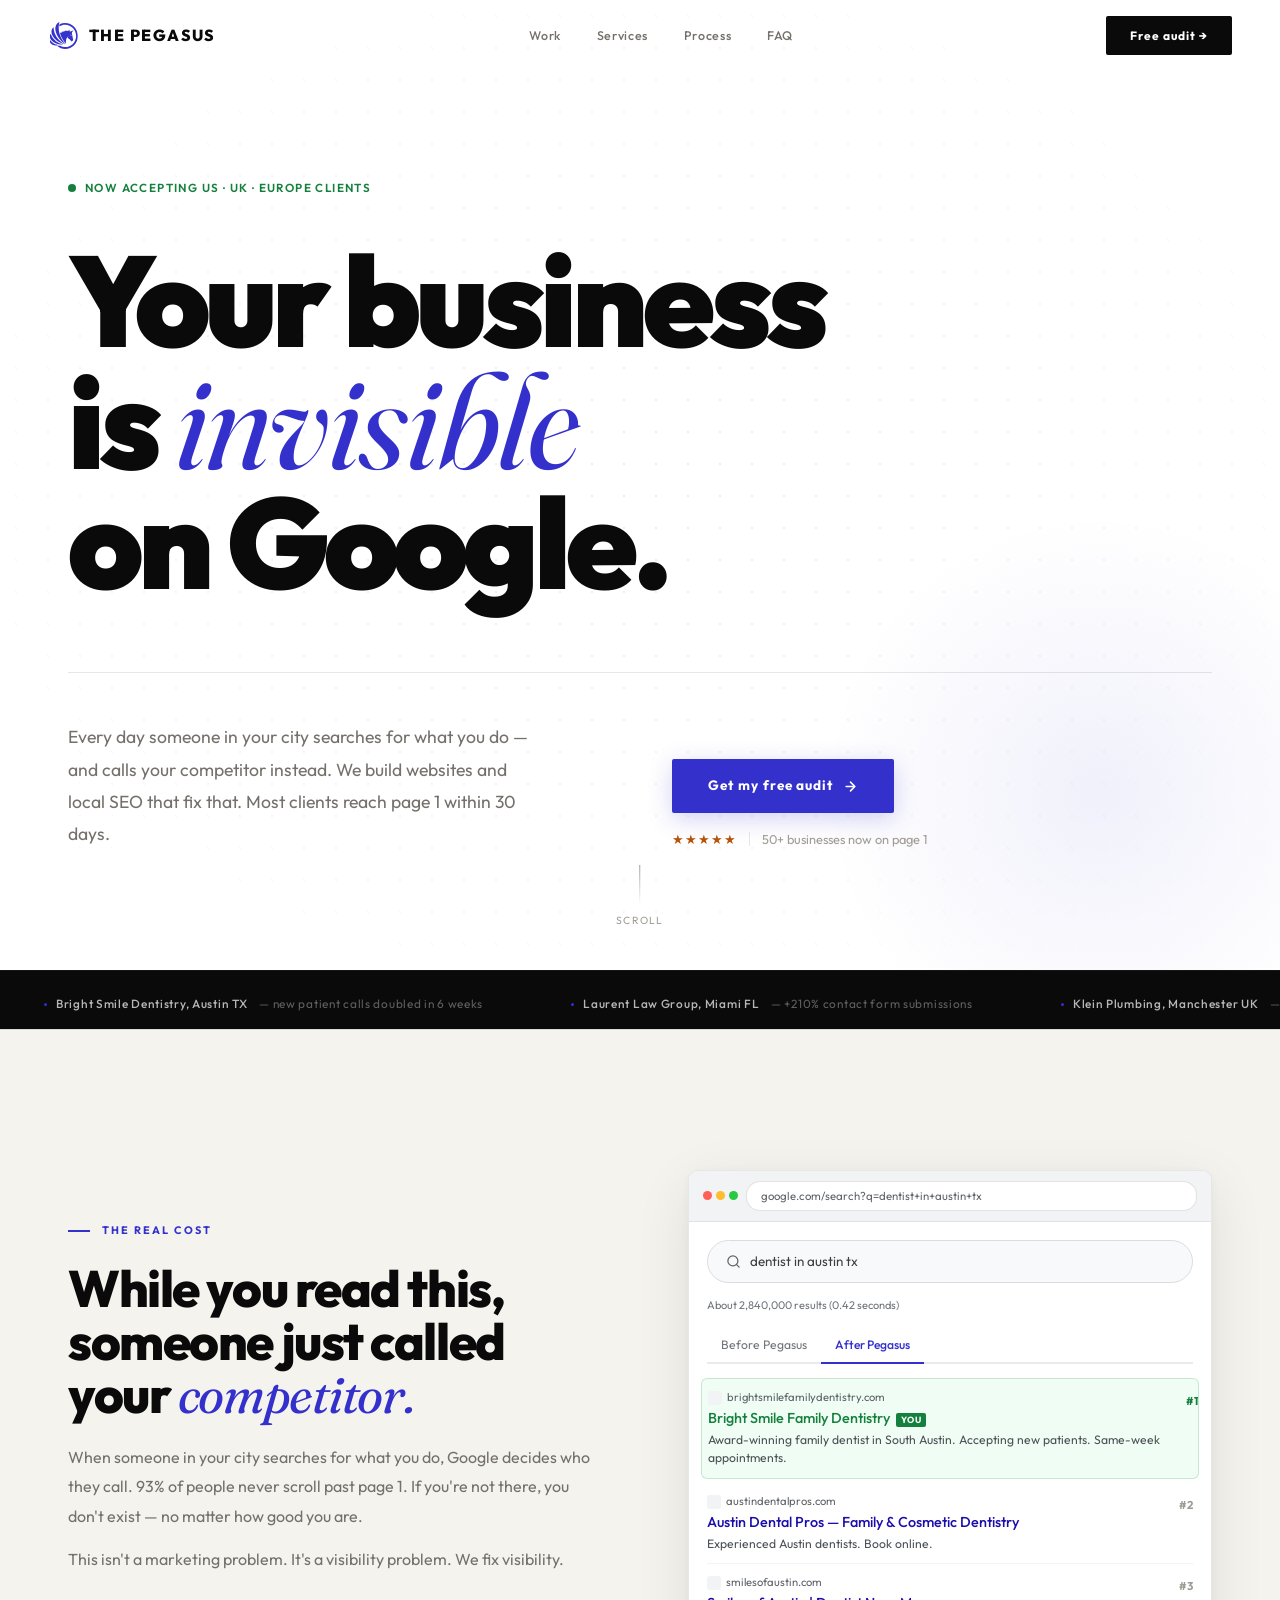
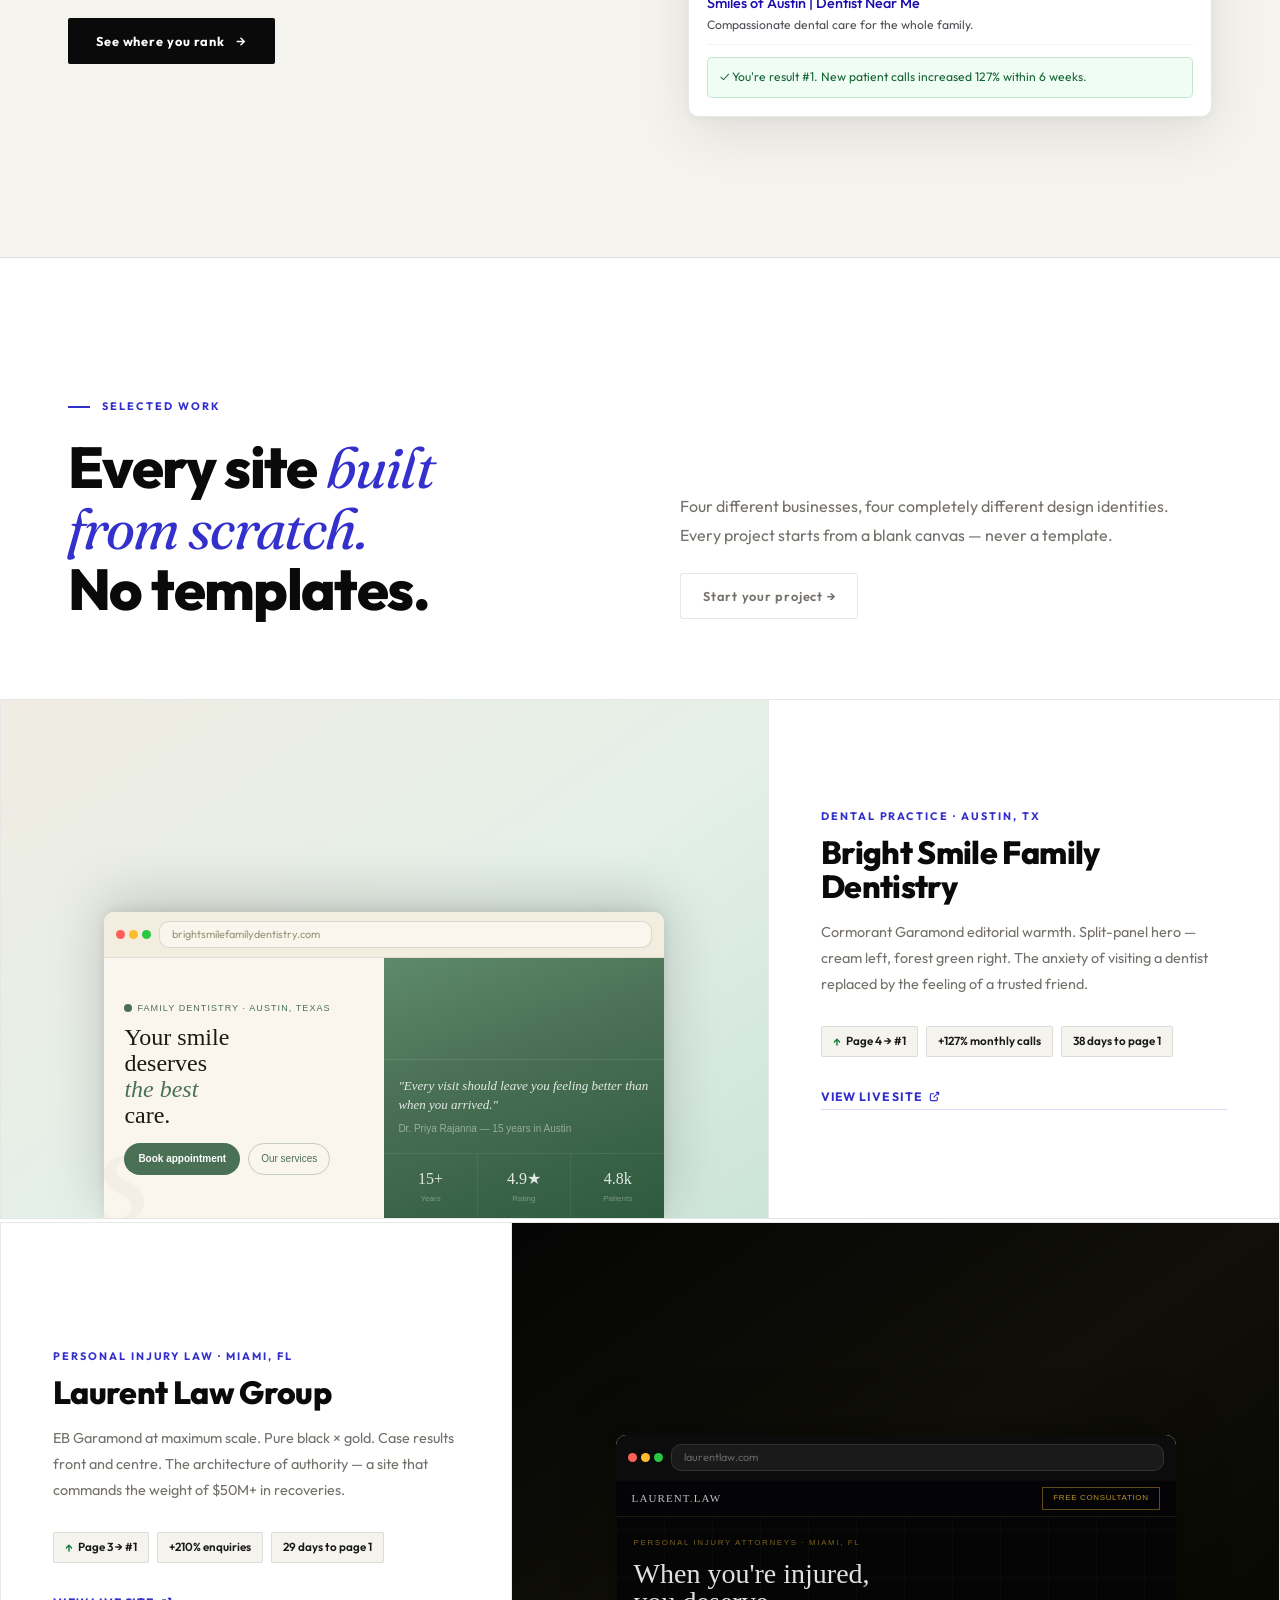
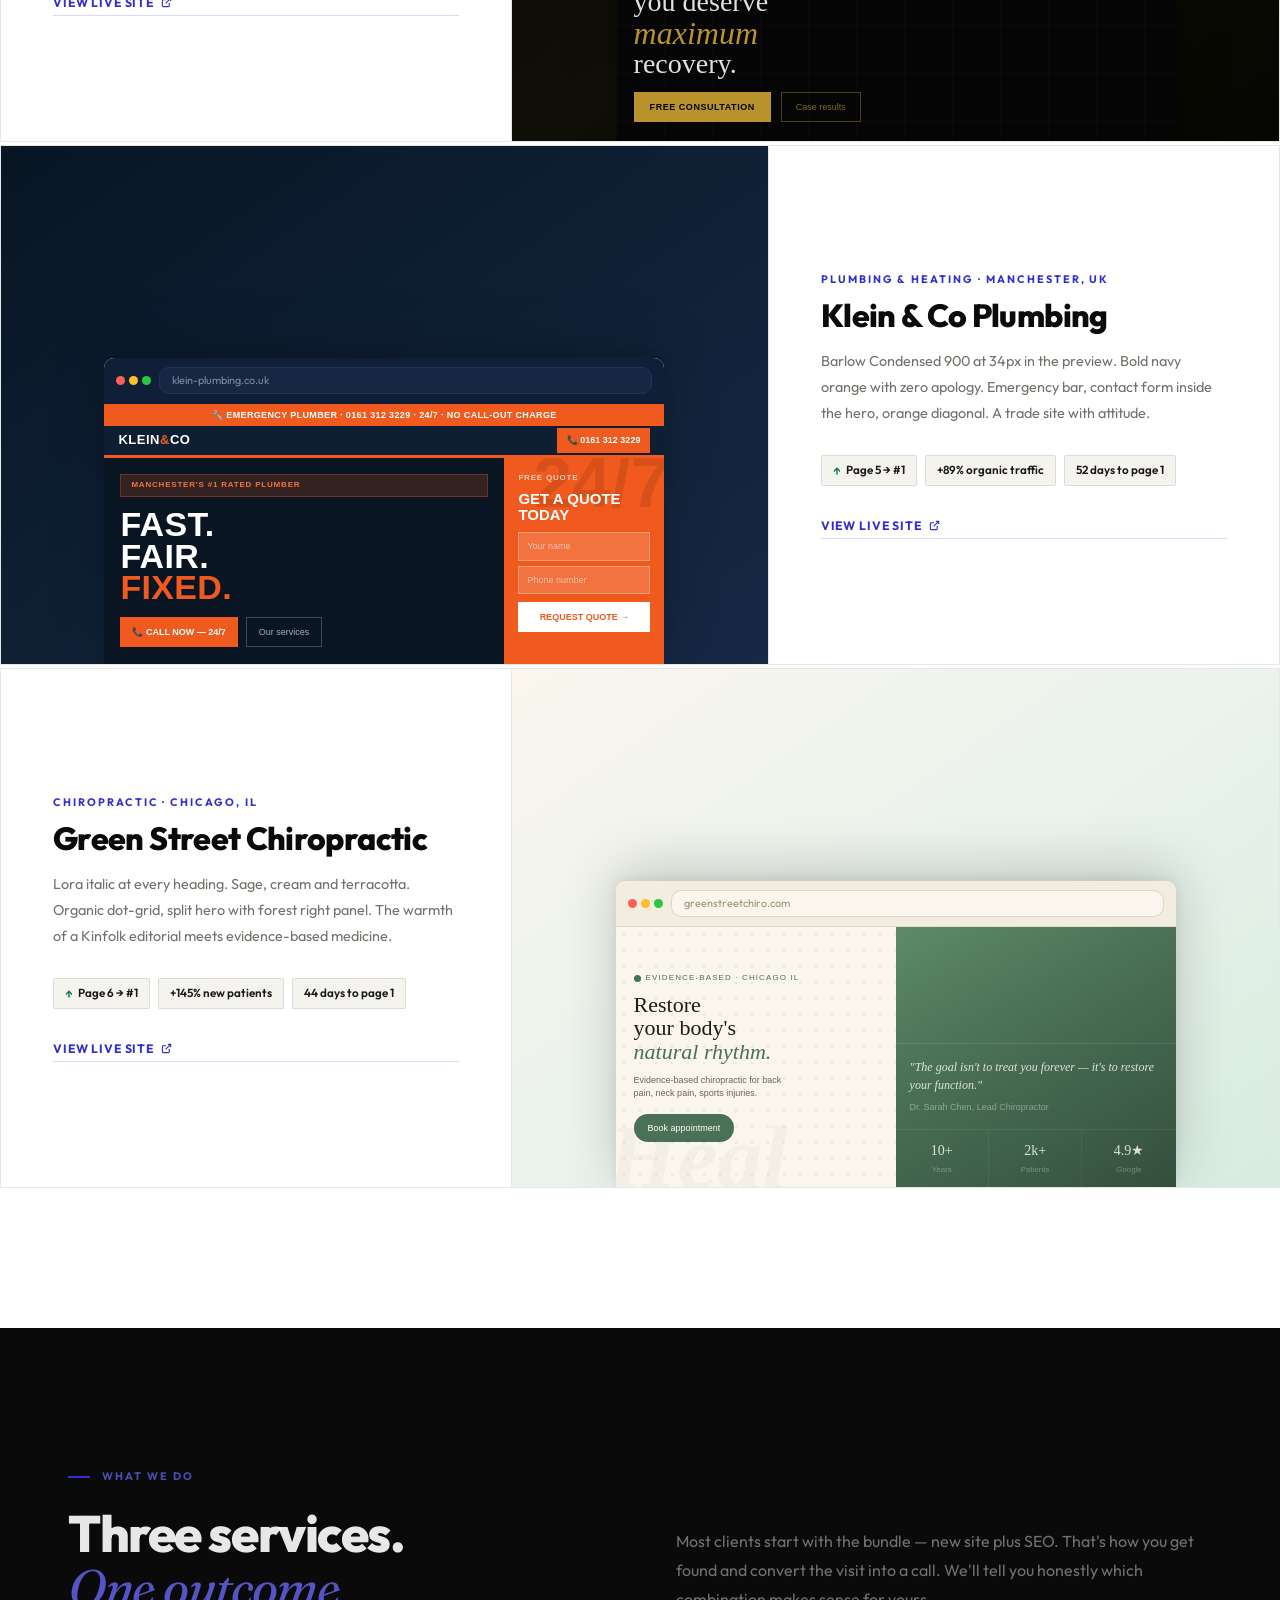
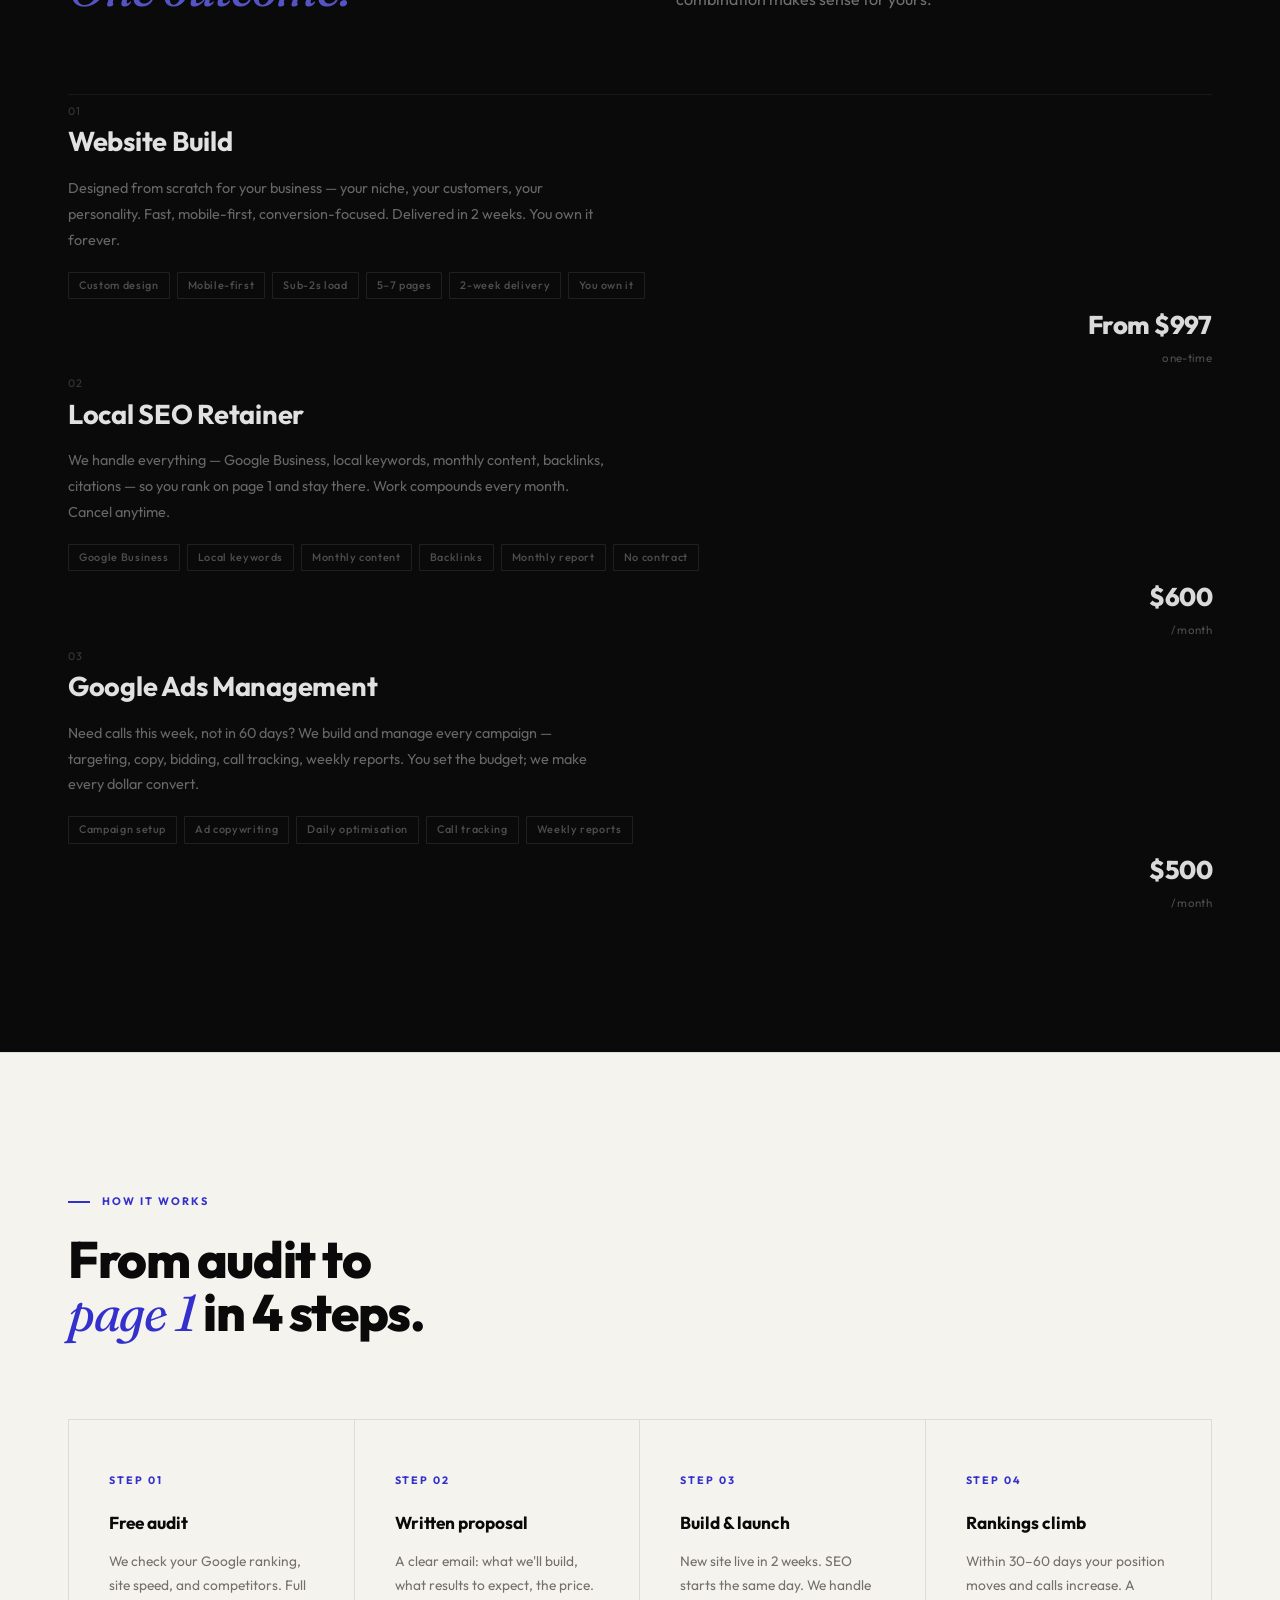
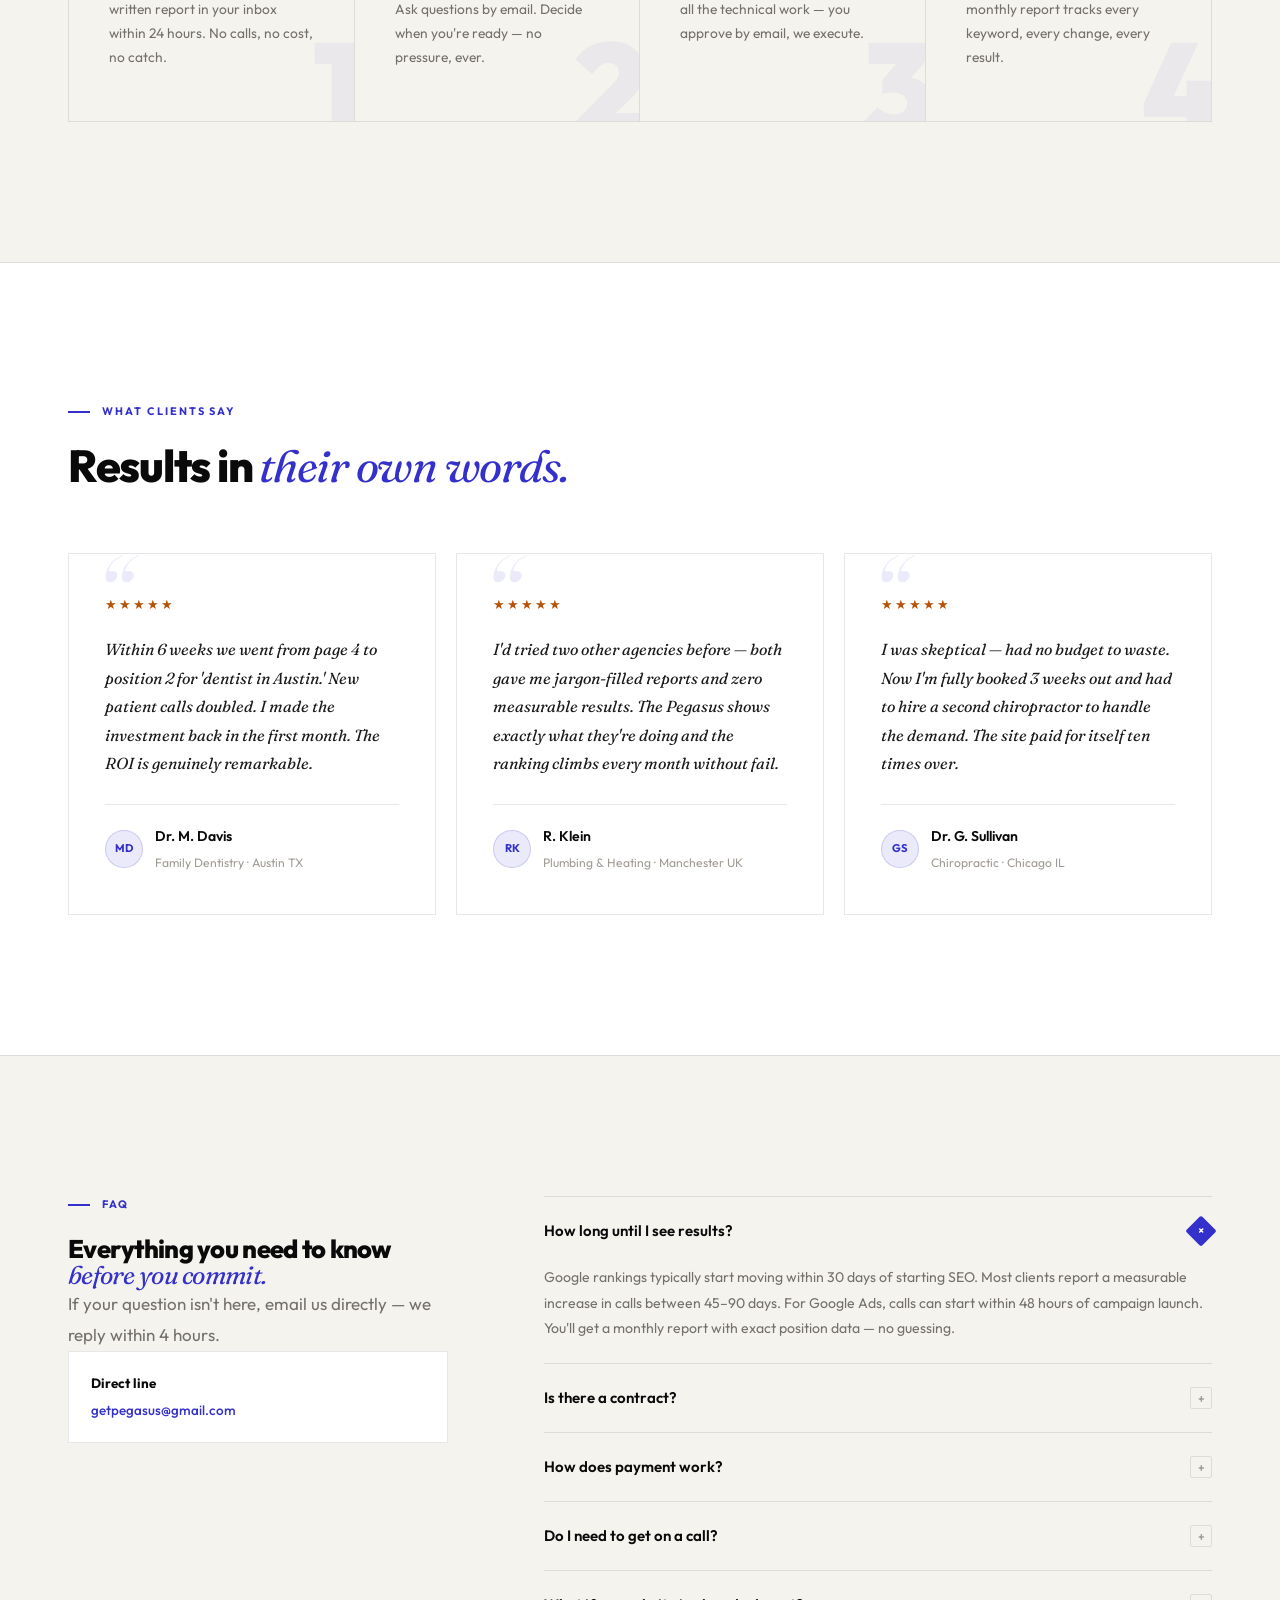
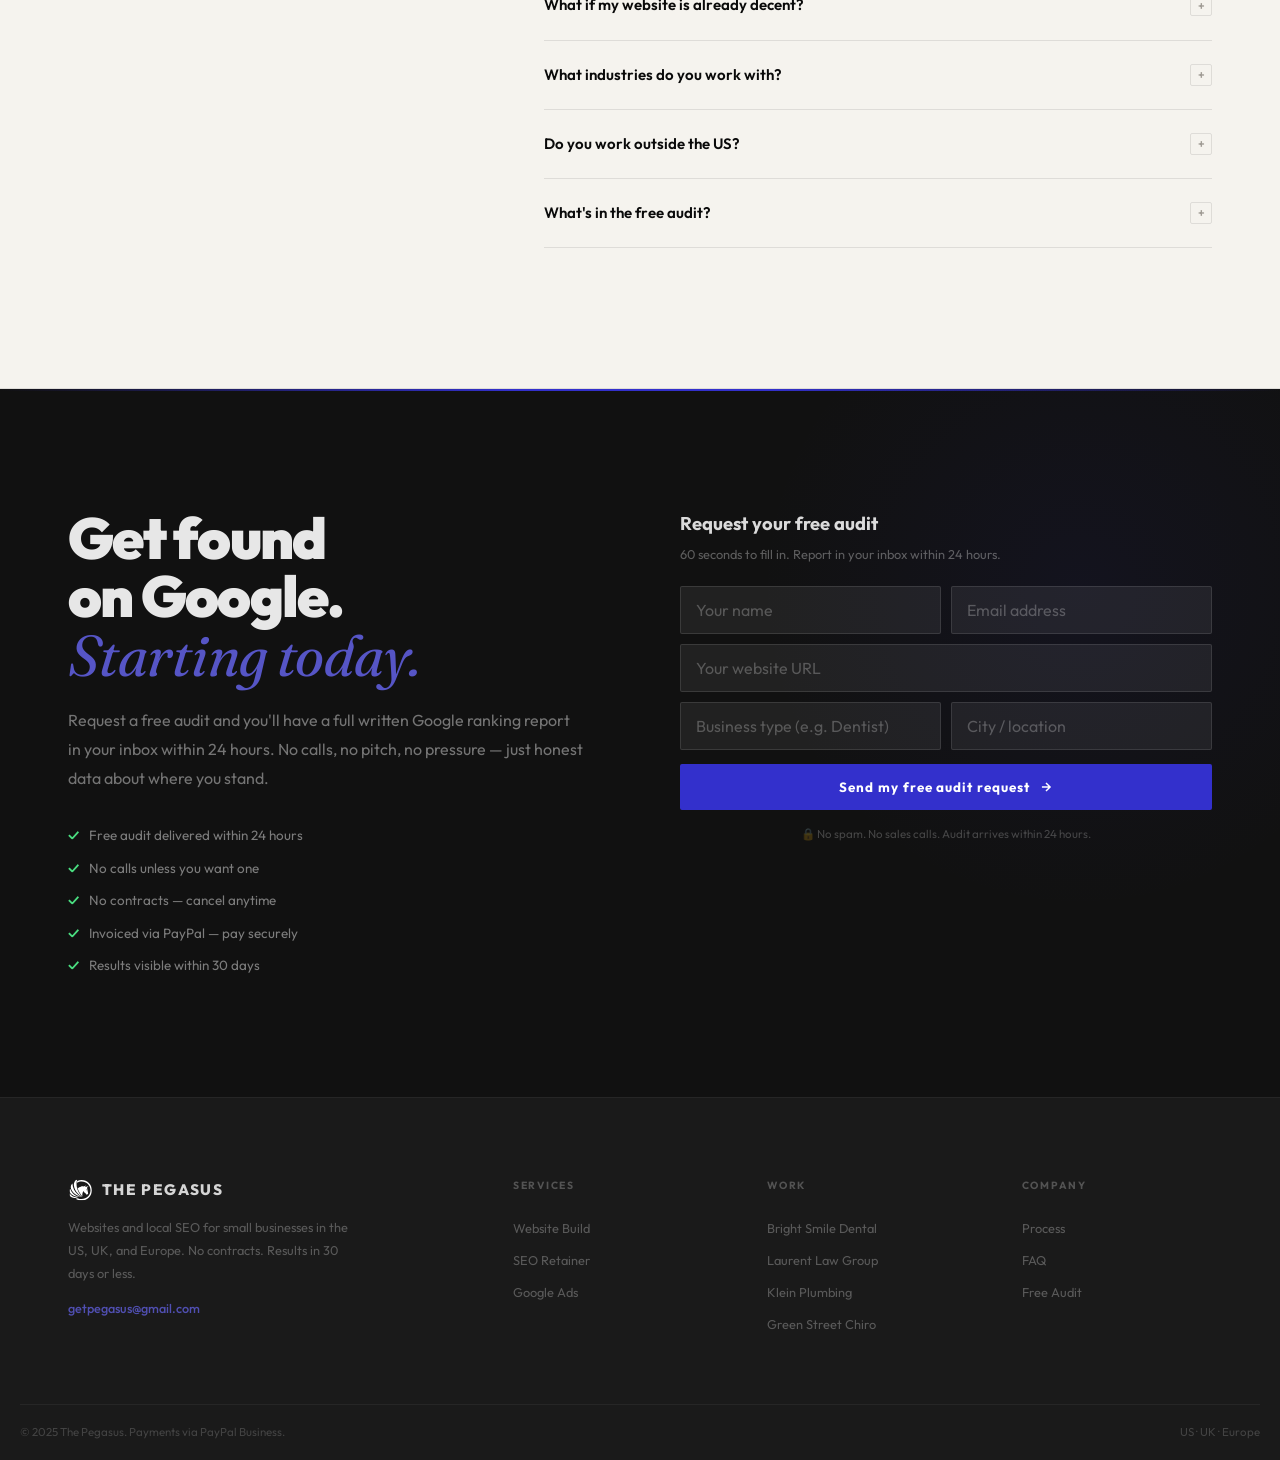
==== commit 8b6ca652: "Add files via upload" ====
--- a/index.html
+++ b/index.html
@@ -1,201 +1,1549 @@
 <!DOCTYPE html>
 <html lang="en">
 <head>
-  <meta charset="UTF-8" />
-  <meta name="viewport" content="width=device-width, initial-scale=1.0" />
-  <title>The Pegasus — Websites & SEO for Local Businesses</title>
-  <meta name="description" content="The Pegasus builds high-converting websites and Google SEO for local businesses in the US, UK and Europe. More calls, more bookings, results in 30 days." />
-  <link rel="preconnect" href="https://fonts.googleapis.com" />
-  <link rel="preconnect" href="https://fonts.gstatic.com" crossorigin />
-  <link href="https://fonts.googleapis.com/css2?family=Cormorant+Garamond:ital,wght@0,400;0,500;0,600;0,700;1,400;1,600&family=Outfit:wght@300;400;500;600&display=swap" rel="stylesheet" />
-  <link rel="stylesheet" href="css/style.css" />
-  <script>
-    (function(){var s=localStorage.getItem('pegasus-theme'),h=new Date().getHours(),a=(h>=20||h<7)?'dark':'light';document.documentElement.setAttribute('data-theme',s||a);})();
-  </script>
+<meta charset="UTF-8"/>
+<meta name="viewport" content="width=device-width,initial-scale=1.0"/>
+<title>The Pegasus — Web Design & Local SEO</title>
+<meta name="description" content="We build websites and local SEO for small businesses. Most clients reach page 1 within 30 days. Free audit, delivered by email."/>
+<link rel="preconnect" href="https://fonts.googleapis.com"/>
+<link rel="preconnect" href="https://fonts.gstatic.com" crossorigin/>
+<link href="https://fonts.googleapis.com/css2?family=Outfit:wght@300;400;500;600;700;800;900&family=Fraunces:ital,opsz,wght@1,9..144,300;1,9..144,400;1,9..144,600&display=swap" rel="stylesheet"/>
+<style>
+
+/* ══════════════════════════════════════════
+   THE PEGASUS v4
+   Design principle: space is the message.
+   If a section doesn't earn its real estate,
+   it doesn't exist.
+   ══════════════════════════════════════════ */
+
+:root {
+  /* Palette — warm off-white, pure black, one electric accent */
+  --cream:      #ffffff;
+  --cream-2:    #f5f3ee;
+  --cream-3:    #ece9e0;
+  --black:      #0a0a0a;
+  --black-2:    #111111;
+  --black-3:    #1a1a1a;
+  --ink:        #141414;
+  --muted:      #74706a;
+  --faint:      #a09c95;
+  --line:       rgba(20,20,20,.10);
+  --line-soft:  rgba(20,20,20,.06);
+
+  --blue:       #3330cc;
+  --blue-h:     #4745d8;
+  --blue-10:    rgba(51,48,204,.10);
+  --blue-20:    rgba(51,48,204,.18);
+  --blue-glow:  rgba(51,48,204,.07);
+
+  --green:      #15803d;
+  --green-bg:   rgba(21,128,61,.08);
+  --amber:      #b45309;
+
+  --d: 'Outfit', sans-serif;
+  --f: 'Fraunces', serif;
+
+  --max: 1240px;
+  --nav: 72px;
+}
+
+*, *::before, *::after { box-sizing: border-box; margin: 0; padding: 0; }
+html { scroll-behavior: smooth; -webkit-text-size-adjust: 100%; }
+body {
+  background: var(--cream);
+  color: var(--ink);
+  font-family: var(--d);
+  font-size: 17px;
+  line-height: 1.6;
+  -webkit-font-smoothing: antialiased;
+  overflow-x: hidden;
+}
+a  { color: inherit; text-decoration: none; }
+ul { list-style: none; }
+img { display: block; max-width: 100%; }
+button { font-family: var(--d); cursor: pointer; border: none; background: none; }
+p { color: var(--muted); line-height: 1.82; }
+
+.w  { max-width: var(--max); margin: 0 auto; padding: 0 48px; }
+.w--narrow { max-width: 860px; }
+@media (max-width: 640px) { .w { padding: 0 22px; } }
+
+
+/* ══ NAV ══════════════════════════════════ */
+
+.nav {
+  position: fixed; top: 0; left: 0; right: 0; z-index: 900;
+  height: var(--nav);
+  display: flex; align-items: center; justify-content: space-between;
+  padding: 0 48px;
+  transition: background .3s, border-color .3s;
+  border-bottom: 1px solid transparent;
+}
+.nav.on {
+  background: rgba(255,255,255,.95);
+  backdrop-filter: blur(18px);
+  border-bottom-color: var(--line);
+}
+@media (max-width: 640px) { .nav { padding: 0 22px; } }
+
+.nav-logo {
+  display: flex; align-items: center; gap: 11px;
+  font-family: var(--d); font-size: 1rem; font-weight: 800;
+  letter-spacing: .09em; text-transform: uppercase; color: var(--black);
+}
+.nav-logo img { width: 30px; height: 30px; object-fit: contain; }
+
+.nav-links { display: flex; align-items: center; gap: 36px; }
+.nav-links a { font-size: .78rem; font-weight: 500; letter-spacing: .05em; color: var(--muted); transition: color .15s; }
+.nav-links a:hover { color: var(--black); }
+
+.nav-btn {
+  font-size: .75rem; font-weight: 700; letter-spacing: .08em;
+  padding: 10px 24px; background: var(--black); color: var(--cream);
+  border-radius: 2px; transition: background .15s, transform .15s;
+}
+.nav-btn:hover { background: var(--black-3); transform: translateY(-1px); }
+
+.burger {
+  display: none; flex-direction: column; gap: 5px;
+  width: 42px; height: 42px; align-items: center; justify-content: center;
+}
+.burger span { display: block; width: 18px; height: 1.5px; background: var(--ink); transition: all .24s; }
+.burger.x span:nth-child(1) { transform: rotate(45deg) translate(4px,4px); }
+.burger.x span:nth-child(2) { opacity: 0; }
+.burger.x span:nth-child(3) { transform: rotate(-45deg) translate(4px,-4px); }
+
+@media (max-width: 900px) { .nav-links { display: none; } .burger { display: flex; } }
+
+.mob {
+  position: fixed; inset: 0; top: var(--nav); z-index: 899;
+  background: var(--cream);
+  padding: 12px 28px 40px;
+  transform: translateX(102%); transition: transform .3s cubic-bezier(.4,0,.2,1);
+  border-top: 1px solid var(--line);
+  display: flex; flex-direction: column;
+}
+.mob.on { transform: translateX(0); }
+.mob a { display: block; padding: 16px 0; font-size: 1.1rem; font-weight: 500; color: var(--muted); border-bottom: 1px solid var(--line); transition: color .15s; }
+.mob a:hover { color: var(--black); }
+.mob-cta { margin-top: 24px; padding: 16px; background: var(--black); color: var(--cream); text-align: center; font-weight: 700; font-size: .9rem; letter-spacing: .06em; border-bottom: none !important; border-radius: 2px; }
+
+
+/* ══ HERO ═════════════════════════════════ */
+
+.hero {
+  min-height: 100svh;
+  padding-top: var(--nav);
+  display: flex; align-items: center;
+  position: relative; overflow: hidden;
+  background: var(--cream);
+}
+
+/* Dot grid */
+.hero::before {
+  content: '';
+  position: absolute; inset: 0; pointer-events: none;
+  background-image: radial-gradient(rgba(20,20,20,.08) 1px, transparent 1px);
+  background-size: 32px 32px;
+  mask-image: radial-gradient(ellipse 90% 90% at 50% 50%, black 0%, transparent 100%);
+}
+
+/* Bottom glow */
+.hero::after {
+  content: '';
+  position: absolute; bottom: -120px; right: -120px;
+  width: 600px; height: 600px;
+  background: radial-gradient(circle, var(--blue-glow) 0%, transparent 65%);
+  pointer-events: none;
+}
+
+.hero-inner {
+  position: relative; z-index: 1;
+  width: 100%; padding: 100px 48px 120px;
+}
+@media (max-width: 640px) { .hero-inner { padding: 64px 22px 88px; } }
+
+/* Status pill */
+.hero-status {
+  display: inline-flex; align-items: center; gap: 9px;
+  font-size: .73rem; font-weight: 600; letter-spacing: .12em; text-transform: uppercase;
+  color: var(--green); margin-bottom: 44px;
+}
+.hero-status-dot {
+  width: 8px; height: 8px; border-radius: 50%; background: var(--green); flex-shrink: 0;
+  animation: breathe 2.8s ease-in-out infinite;
+}
+@keyframes breathe { 0%,100%{box-shadow:0 0 0 0 rgba(21,128,61,.5)} 50%{box-shadow:0 0 0 7px rgba(21,128,61,0)} }
+
+/* THE headline — this is the whole hero */
+.hero-h {
+  font-family: var(--d);
+  font-size: clamp(4.5rem, 10vw, 10.5rem);
+  font-weight: 900;
+  line-height: .92;
+  letter-spacing: -.04em;
+  color: var(--black);
+  margin-bottom: 0;
+}
+.hero-h .italic {
+  font-family: var(--f);
+  font-style: italic;
+  font-weight: 400;
+  color: var(--blue);
+  letter-spacing: -.01em;
+  font-size: 1.05em; /* slightly larger for optical balance */
+}
+
+/* Bottom row — desc + CTA */
+.hero-footer {
+  display: grid; grid-template-columns: 1fr 1fr;
+  gap: 64px; align-items: end;
+  margin-top: 72px; padding-top: 48px;
+  border-top: 1px solid var(--line);
+}
+@media (max-width: 768px) { .hero-footer { grid-template-columns: 1fr; gap: 32px; margin-top: 48px; } }
+
+.hero-desc { font-size: 1.1rem; color: var(--muted); line-height: 1.82; max-width: 460px; }
+
+.hero-right { display: flex; flex-direction: column; align-items: flex-start; gap: 16px; }
+.btn-cta {
+  display: inline-flex; align-items: center; gap: 10px;
+  font-family: var(--d); font-size: .85rem; font-weight: 700; letter-spacing: .07em;
+  padding: 16px 36px; background: var(--blue); color: white;
+  border-radius: 2px; transition: all .18s;
+  box-shadow: 0 6px 24px rgba(51,48,204,.22);
+}
+.btn-cta:hover { background: var(--blue-h); transform: translateY(-2px); box-shadow: 0 10px 36px rgba(51,48,204,.28); }
+.btn-cta svg { transition: transform .18s; }
+.btn-cta:hover svg { transform: translateX(4px); }
+
+.hero-proof {
+  display: flex; align-items: center; gap: 12px;
+  font-size: .8rem; color: var(--faint);
+}
+.hero-proof-stars { color: var(--amber); letter-spacing: 1px; }
+.hero-proof-sep { width: 1px; height: 14px; background: var(--line); }
+
+/* Scroll hint */
+.hero-scroll {
+  position: absolute; bottom: 40px; left: 50%; transform: translateX(-50%);
+  display: flex; flex-direction: column; align-items: center; gap: 8px;
+  color: var(--faint); font-size: .65rem; letter-spacing: .12em; text-transform: uppercase;
+}
+.scroll-line { width: 1px; height: 40px; background: linear-gradient(to bottom, var(--faint), transparent); animation: scrollFade 2s ease-in-out infinite; }
+@keyframes scrollFade { 0%,100%{opacity:.3;transform:scaleY(.5);transform-origin:top} 50%{opacity:1;transform:scaleY(1)} }
+
+
+/* ══ TICKER ═══════════════════════════════ */
+
+.ticker {
+  background: var(--black); padding: 15px 0;
+  overflow: hidden; white-space: nowrap;
+  border-top: 1px solid rgba(255,255,255,.05);
+}
+.ticker-t { display: inline-flex; animation: tick 40s linear infinite; }
+.ticker-t:hover { animation-play-state: paused; }
+.ti { display: inline-flex; align-items: center; gap: 9px; padding: 0 44px; font-size: .74rem; font-weight: 400; letter-spacing: .06em; color: rgba(255,255,255,.35); }
+.ti strong { color: rgba(255,255,255,.7); font-weight: 500; }
+.ti-dot { width: 3px; height: 3px; border-radius: 50%; background: var(--blue); flex-shrink: 0; }
+@keyframes tick { 0%{transform:translateX(0)} 100%{transform:translateX(-50%)} }
+
+
+/* ══ SECTION UTILITIES ════════════════════ */
+
+.section { padding: 140px 0; }
+@media (max-width: 768px) { .section { padding: 88px 0; } }
+
+.eyebrow {
+  display: flex; align-items: center; gap: 12px;
+  font-size: .68rem; font-weight: 700; letter-spacing: .18em; text-transform: uppercase;
+  color: var(--blue); margin-bottom: 22px;
+}
+.eyebrow::before { content: ''; width: 22px; height: 2px; background: var(--blue); flex-shrink: 0; }
+
+.section-h {
+  font-family: var(--d); font-weight: 800; letter-spacing: -.028em; line-height: 1.04;
+  color: var(--black);
+}
+.section-h .f { font-family: var(--f); font-style: italic; font-weight: 400; color: var(--blue); }
+
+.btn-solid {
+  display: inline-flex; align-items: center; gap: 9px;
+  font-size: .8rem; font-weight: 700; letter-spacing: .07em;
+  padding: 13px 28px; background: var(--black); color: var(--cream);
+  border-radius: 2px; transition: all .18s;
+}
+.btn-solid:hover { background: var(--black-3); transform: translateY(-1px); }
+.btn-solid svg { transition: transform .18s; }
+.btn-solid:hover svg { transform: translateX(3px); }
+
+.btn-line {
+  display: inline-flex; align-items: center; gap: 8px;
+  font-size: .8rem; font-weight: 600; letter-spacing: .06em;
+  padding: 12px 22px; color: var(--muted);
+  border: 1px solid var(--line); border-radius: 2px; transition: all .18s;
+}
+.btn-line:hover { border-color: var(--ink); color: var(--black); }
+
+
+/* ══ PROBLEM / SERP ═══════════════════════ */
+
+.problem-section {
+  background: var(--cream-2);
+  border-top: 1px solid var(--line); border-bottom: 1px solid var(--line);
+}
+.problem-grid {
+  display: grid; grid-template-columns: 1fr 1fr;
+  gap: 96px; align-items: center;
+}
+@media (max-width: 900px) { .problem-grid { grid-template-columns: 1fr; gap: 56px; } }
+
+.problem-text .section-h { font-size: clamp(2.4rem, 4vw, 3.6rem); margin-bottom: 22px; }
+.problem-text p { font-size: 1rem; margin-bottom: 14px; }
+.problem-text p:last-of-type { margin-bottom: 36px; }
+
+/* ─ Google SERP mockup ─ */
+.serp-card {
+  background: white;
+  border: 1px solid var(--line);
+  border-radius: 10px;
+  overflow: hidden;
+  box-shadow: 0 16px 56px rgba(0,0,0,.09), 0 2px 8px rgba(0,0,0,.04);
+}
+.serp-chrome {
+  background: #f1f3f4; padding: 10px 14px;
+  display: flex; align-items: center; gap: 8px;
+  border-bottom: 1px solid rgba(0,0,0,.07);
+}
+.s-dots { display: flex; gap: 4px; }
+.s-dots span { width: 9px; height: 9px; border-radius: 50%; }
+.s-dots span:nth-child(1) { background: #ff5f57; }
+.s-dots span:nth-child(2) { background: #ffbd2e; }
+.s-dots span:nth-child(3) { background: #28c840; }
+.s-url { flex: 1; background: white; border: 1px solid rgba(0,0,0,.11); border-radius: 14px; padding: 5px 14px; font-size: .71rem; color: #5f6368; white-space: nowrap; overflow: hidden; text-overflow: ellipsis; }
+
+.serp-body { padding: 18px; }
+.s-bar {
+  display: flex; align-items: center; gap: 9px;
+  background: #f8f9fa; border: 1.5px solid #dadce0;
+  border-radius: 26px; padding: 10px 18px; margin-bottom: 14px;
+  cursor: pointer; transition: border-color .2s, box-shadow .2s;
+}
+.s-bar:hover { border-color: var(--blue); box-shadow: 0 0 0 3px var(--blue-10); }
+.s-bar-icon { color: #5f6368; }
+.s-bar span { font-size: .84rem; color: #3c4043; }
+.s-meta { font-size: .69rem; color: #70757a; margin-bottom: 12px; }
+
+.s-tabs { display: flex; border-bottom: 2px solid #e8eaed; margin-bottom: 14px; }
+.s-tab {
+  font-size: .76rem; padding: 8px 14px; color: #70757a;
+  cursor: pointer; border-bottom: 2px solid transparent; margin-bottom: -2px;
+  transition: color .15s, border-color .15s;
+}
+.s-tab.on { color: var(--blue); border-bottom-color: var(--blue); font-weight: 500; }
+
+.s-result { padding: 10px 0; border-bottom: 1px solid #f1f3f4; position: relative; }
+.s-result:last-child { border: none; }
+.s-domain { font-size: .7rem; color: #5f6368; margin-bottom: 2px; display: flex; align-items: center; gap: 5px; }
+.s-domain::before { content: ''; width: 14px; height: 14px; background: #f1f3f4; border-radius: 3px; flex-shrink: 0; }
+.s-title { font-size: .9rem; font-weight: 500; color: #1a0dab; margin-bottom: 3px; line-height: 1.3; }
+.s-snip { font-size: .76rem; color: #4d5156; line-height: 1.52; }
+.s-pos { position: absolute; right: 0; top: 13px; font-size: .71rem; font-weight: 700; color: var(--faint); }
+
+.s-you { background: #f0fdf4; border: 1px solid rgba(21,128,61,.18); border-radius: 6px; margin: 4px -6px; padding: 10px 6px; }
+.s-you .s-title { color: var(--green); }
+.s-you .s-pos { color: var(--green); }
+.you-tag { display: inline-block; background: var(--green); color: white; font-size: .56rem; font-weight: 700; padding: 1px 5px; border-radius: 2px; margin-left: 6px; vertical-align: middle; letter-spacing: .04em; text-transform: uppercase; }
+
+.s-warn { margin-top: 12px; padding: 10px 12px; background: #fef9e7; border: 1px solid #fde68a; border-radius: 5px; font-size: .76rem; color: #78350f; line-height: 1.55; }
+.s-good { margin-top: 12px; padding: 10px 12px; background: #f0fdf4; border: 1px solid rgba(21,128,61,.2); border-radius: 5px; font-size: .76rem; color: #166534; line-height: 1.55; }
+
+
+/* ══ WORK ═════════════════════════════════ */
+
+.work-section { background: var(--cream); }
+
+.work-intro {
+  display: grid; grid-template-columns: 1fr 1fr;
+  gap: 80px; align-items: end; margin-bottom: 80px;
+}
+@media (max-width: 860px) { .work-intro { grid-template-columns: 1fr; gap: 24px; } }
+.work-intro .section-h { font-size: clamp(2.4rem, 4.5vw, 4rem); }
+.work-intro-right p { color: var(--muted); font-size: 1rem; line-height: 1.82; margin-bottom: 22px; }
+
+/* ─ Project cards ─
+   Each card is full width. Visual takes 60%, info takes 40%.
+   The mockup IS the feature, not a sidebar. */
+
+.projects { display: flex; flex-direction: column; gap: 3px; }
+
+.project {
+  display: grid; grid-template-columns: 60fr 40fr;
+  min-height: 520px;
+  border: 1px solid var(--line);
+  overflow: hidden;
+  transition: box-shadow .4s;
+}
+.project:hover { box-shadow: 0 20px 72px rgba(0,0,0,.1); z-index: 2; position: relative; }
+.project.flip { grid-template-columns: 40fr 60fr; }
+.project.flip .proj-visual { order: 2; }
+.project.flip .proj-info  { order: 1; border-left: none; border-right: 1px solid var(--line); }
+@media (max-width: 860px) {
+  .project, .project.flip { grid-template-columns: 1fr; min-height: auto; }
+  .project.flip .proj-visual { order: 1; }
+  .project.flip .proj-info   { order: 2; border: none; border-top: 1px solid var(--line); }
+}
+
+/* Visual panel */
+.proj-visual {
+  position: relative; overflow: hidden;
+  min-height: 360px;
+}
+.proj-bg {
+  position: absolute; inset: 0;
+  transition: transform .6s cubic-bezier(.16,1,.3,1);
+}
+.project:hover .proj-bg { transform: scale(1.03); }
+
+/* Project backgrounds — each genuinely distinct */
+.pv-dental { background: linear-gradient(145deg,#f0ece3 0%,#e4f0e8 55%,#cce4d8 100%); }
+.pv-law    { background: linear-gradient(145deg,#050505 0%,#100f08 50%,#060602 100%); }
+.pv-plumb  { background: linear-gradient(145deg,#081523 0%,#0f2035 50%,#162844 100%); }
+.pv-chiro  { background: linear-gradient(145deg,#faf6ee 0%,#eaf3ec 50%,#d8ecdf 100%); }
+
+/* Browser frame floated upward — large and legible */
+.proj-browser {
+  position: absolute;
+  bottom: 0; left: 50%;
+  transform: translateX(-50%);
+  width: 82%; max-width: 560px;
+  background: white;
+  border-radius: 10px 10px 0 0;
+  box-shadow: 0 -12px 56px rgba(0,0,0,.18), 0 -2px 12px rgba(0,0,0,.08);
+  overflow: hidden;
+  transition: transform .6s cubic-bezier(.16,1,.3,1);
+}
+.project:hover .proj-browser { transform: translateX(-50%) translateY(-18px); }
+
+.pb-bar {
+  display: flex; align-items: center; gap: 8px;
+  padding: 9px 12px; border-bottom: 1px solid rgba(0,0,0,.07);
+}
+.pb-dots { display: flex; gap: 4px; }
+.pb-dots span { width: 9px; height: 9px; border-radius: 50%; }
+.pb-dots span:nth-child(1) { background: #ff5f57; }
+.pb-dots span:nth-child(2) { background: #ffbd2e; }
+.pb-dots span:nth-child(3) { background: #28c840; }
+.pb-url { flex: 1; border-radius: 10px; padding: 4px 12px; font-size: .68rem; white-space: nowrap; overflow: hidden; text-overflow: ellipsis; }
+
+/* Info panel */
+.proj-info {
+  padding: 52px 52px;
+  display: flex; flex-direction: column; justify-content: center;
+  background: var(--cream); border-left: 1px solid var(--line);
+}
+@media (max-width: 860px) { .proj-info { padding: 36px 26px; border-left: none; border-top: 1px solid var(--line); } }
+
+.proj-cat { font-size: .68rem; font-weight: 700; letter-spacing: .18em; text-transform: uppercase; color: var(--blue); margin-bottom: 11px; }
+.proj-name { font-family: var(--d); font-size: clamp(1.6rem, 2.5vw, 2.2rem); font-weight: 800; color: var(--black); letter-spacing: -.02em; line-height: 1.06; margin-bottom: 16px; }
+.proj-desc { font-size: .9rem; color: var(--muted); line-height: 1.8; margin-bottom: 28px; }
+
+.proj-pills { display: flex; flex-wrap: wrap; gap: 8px; margin-bottom: 30px; }
+.proj-pill {
+  display: flex; align-items: center; gap: 5px;
+  padding: 5px 11px; background: var(--cream-2); border: 1px solid var(--line);
+  border-radius: 2px; font-size: .73rem; font-weight: 600; color: var(--black-3);
+}
+.proj-pill .up { color: var(--green); font-size: .75rem; }
+
+.proj-link {
+  display: inline-flex; align-items: center; gap: 7px;
+  font-size: .76rem; font-weight: 700; letter-spacing: .07em; text-transform: uppercase;
+  color: var(--blue);
+  padding-bottom: 3px; border-bottom: 1px solid var(--blue-20);
+  transition: gap .18s, border-color .18s;
+}
+.proj-link:hover { gap: 11px; border-bottom-color: var(--blue); }
+
+
+/* ══ SERVICES ════════════════════════════ */
+
+.svc-section { background: var(--black); }
+
+.svc-head {
+  display: grid; grid-template-columns: 1fr 1fr;
+  gap: 72px; align-items: end; margin-bottom: 80px;
+}
+@media (max-width: 860px) { .svc-head { grid-template-columns: 1fr; gap: 24px; } }
+.svc-head .section-h { font-size: clamp(2.4rem, 4vw, 3.5rem); color: rgba(255,255,255,.9); }
+.svc-head .section-h .f { color: rgba(99,98,230,.85); }
+.svc-head p { color: rgba(255,255,255,.42); font-size: 1rem; line-height: 1.82; }
+
+.svc-rows { border-top: 1px solid rgba(255,255,255,.06); }
+.svc-row {
+  display: grid; grid-template-columns: 80px 1fr 180px;
+  gap: 0; padding: 48px 0; border-bottom: 1px solid rgba(255,255,255,.06);
+  position: relative; transition: background .18s;
+}
+.svc-row::before {
+  content: ''; position: absolute; left: -48px; top: 0; bottom: 0; width: 3px;
+  background: var(--blue); transform: scaleY(0); transform-origin: bottom; transition: transform .3s;
+}
+@media (max-width: 640px) { .svc-row::before { left: -22px; } }
+.svc-row:hover { background: rgba(255,255,255,.02); }
+.svc-row:hover::before { transform: scaleY(1); }
+@media (max-width: 640px) { .svc-row { grid-template-columns: 52px 1fr; } }
+
+.svc-n {
+  font-size: .68rem; font-weight: 400; letter-spacing: .12em;
+  color: rgba(255,255,255,.2); padding-top: 8px;
+}
+.svc-body h3 {
+  font-size: clamp(1.3rem, 2.5vw, 1.7rem); font-weight: 700;
+  color: rgba(255,255,255,.88); margin-bottom: 12px; letter-spacing: -.01em;
+}
+.svc-body p { font-size: .9rem; color: rgba(255,255,255,.38); line-height: 1.8; max-width: 540px; margin-bottom: 18px; }
+.svc-tags { display: flex; flex-wrap: wrap; gap: 7px; }
+.svc-tag {
+  font-size: .68rem; font-weight: 500; letter-spacing: .06em;
+  padding: 4px 10px; border: 1px solid rgba(255,255,255,.09);
+  color: rgba(255,255,255,.28); border-radius: 1px; transition: all .18s;
+}
+.svc-row:hover .svc-tag { border-color: rgba(99,98,230,.35); color: rgba(255,255,255,.45); }
+
+.svc-price {
+  font-family: var(--d); font-size: clamp(1.3rem, 2vw, 1.8rem); font-weight: 800;
+  color: rgba(255,255,255,.85); letter-spacing: -.02em;
+  text-align: right; padding-top: 6px; white-space: nowrap;
+}
+.svc-price small { display: block; font-size: .72rem; font-weight: 400; color: rgba(255,255,255,.28); margin-top: 3px; letter-spacing: .03em; }
+@media (max-width: 640px) { .svc-price { display: none; } }
+
+
+/* ══ PROCESS ══════════════════════════════ */
+
+.process-section {
+  background: var(--cream-2);
+  border-top: 1px solid var(--line); border-bottom: 1px solid var(--line);
+}
+.process-head { margin-bottom: 80px; }
+.process-head .section-h { font-size: clamp(2.4rem, 4vw, 3.5rem); max-width: 14ch; }
+
+.steps {
+  display: grid; grid-template-columns: repeat(4,1fr);
+  border: 1px solid var(--line);
+}
+@media (max-width: 860px) { .steps { grid-template-columns: 1fr 1fr; } }
+@media (max-width: 480px) { .steps { grid-template-columns: 1fr; } }
+
+.step {
+  padding: 52px 40px; border-right: 1px solid var(--line);
+  position: relative; overflow: hidden; transition: background .2s;
+}
+.step:last-child { border-right: none; }
+.step:hover { background: var(--cream-3); }
+
+.step-bg {
+  position: absolute; bottom: -30px; right: -10px;
+  font-family: var(--d); font-size: 8rem; font-weight: 900;
+  color: rgba(51,48,204,.055); line-height: 1; pointer-events: none;
+  transition: color .2s;
+}
+.step:hover .step-bg { color: rgba(51,48,204,.10); }
+
+.step-n { display: block; font-size: .67rem; font-weight: 700; letter-spacing: .18em; text-transform: uppercase; color: var(--blue); margin-bottom: 20px; }
+.step h3 { font-family: var(--d); font-size: 1.08rem; font-weight: 700; color: var(--black); margin-bottom: 12px; position: relative; z-index: 1; }
+.step p { font-size: .86rem; color: var(--muted); line-height: 1.75; position: relative; z-index: 1; }
+
+
+/* ══ TESTIMONIALS ═════════════════════════ */
+
+.testi-section { background: var(--cream); }
+
+.testi-head { margin-bottom: 64px; }
+.testi-head .section-h { font-size: clamp(2.2rem, 3.5vw, 3.2rem); }
+
+.testi-grid { display: grid; grid-template-columns: repeat(3,1fr); gap: 20px; }
+@media (max-width: 860px) { .testi-grid { grid-template-columns: 1fr; gap: 14px; } }
+
+.tc {
+  background: white; border: 1px solid var(--line);
+  padding: 40px 36px; position: relative; overflow: hidden;
+  transition: border-color .2s, transform .2s, box-shadow .2s;
+}
+.tc:hover { border-color: var(--blue-20); transform: translateY(-4px); box-shadow: 0 12px 40px rgba(51,48,204,.08); }
+.tc::before {
+  content: '\201C'; position: absolute; top: -10px; left: 22px;
+  font-family: var(--f); font-size: 7rem; font-style: italic;
+  color: var(--blue-10); line-height: 1; pointer-events: none;
+}
+.tc-stars { color: var(--amber); font-size: .82rem; letter-spacing: 2px; margin-bottom: 20px; }
+.tc-text {
+  font-family: var(--f); font-size: 1rem; font-style: italic;
+  color: var(--black-3); line-height: 1.78; margin-bottom: 26px; position: relative; z-index: 1;
+}
+.tc-meta { display: flex; align-items: center; gap: 12px; padding-top: 20px; border-top: 1px solid var(--line); }
+.tc-av { width: 38px; height: 38px; border-radius: 50%; background: var(--blue-10); border: 1px solid var(--blue-20); display: flex; align-items: center; justify-content: center; font-size: .7rem; font-weight: 700; color: var(--blue); flex-shrink: 0; }
+.tc-meta strong { display: block; font-size: .88rem; color: var(--black); font-weight: 600; }
+.tc-meta span { font-size: .76rem; color: var(--faint); }
+
+
+/* ══ FAQ ══════════════════════════════════ */
+
+.faq-section {
+  background: var(--cream-2);
+  border-top: 1px solid var(--line); border-bottom: 1px solid var(--line);
+}
+
+.faq-layout { display: grid; grid-template-columns: 380px 1fr; gap: 96px; }
+@media (max-width: 860px) { .faq-layout { grid-template-columns: 1fr; gap: 40px; } }
+
+.faq-left .section-h { font-size: clamp(2rem, 3vw, 2.8rem); margin-bottom: 18px; }
+.faq-left > p { color: var(--muted); font-size: .94rem; line-height: 1.82; margin-bottom: 28px; }
+.faq-contact {
+  background: white; border: 1px solid var(--line); padding: 20px 22px;
+  font-size: .84rem; color: var(--muted); line-height: 1.72;
+}
+.faq-contact a { color: var(--blue); font-weight: 500; }
+
+.faq-list { border-top: 1px solid var(--line); }
+.fq { border-bottom: 1px solid var(--line); }
+.fq-q {
+  display: flex; align-items: center; justify-content: space-between; gap: 18px;
+  padding: 22px 0; cursor: pointer;
+  font-size: .94rem; font-weight: 600; color: var(--black);
+  transition: color .15s; -webkit-tap-highlight-color: transparent;
+}
+.fq-q:hover { color: var(--blue); }
+.fq-icon {
+  width: 22px; height: 22px; flex-shrink: 0;
+  display: flex; align-items: center; justify-content: center;
+  border: 1px solid var(--line); color: var(--faint); font-size: .75rem;
+  border-radius: 2px; transition: all .22s;
+}
+.fq.o .fq-icon { background: var(--blue); border-color: var(--blue); color: white; transform: rotate(45deg); }
+.fq-a { max-height: 0; overflow: hidden; transition: max-height .3s ease; }
+.fq.o .fq-a { max-height: 280px; }
+.fq-a-in { padding: 0 0 22px; font-size: .88rem; color: var(--muted); line-height: 1.8; }
+
+
+/* ══ CTA ══════════════════════════════════ */
+
+.cta-section {
+  background: var(--black-2); padding: 120px 0;
+  position: relative; overflow: hidden;
+}
+.cta-section::before {
+  content: ''; position: absolute; top: 0; left: 0; right: 0; height: 2px;
+  background: linear-gradient(to right, transparent 0%, var(--blue) 40%, var(--blue) 60%, transparent 100%);
+}
+.cta-section::after {
+  content: '';
+  position: absolute; top: -150px; right: -150px;
+  width: 700px; height: 700px;
+  background: radial-gradient(circle, rgba(51,48,204,.07) 0%, transparent 65%);
+  pointer-events: none;
+}
+.cta-inner {
+  position: relative; z-index: 1;
+  display: grid; grid-template-columns: 1fr 1fr; gap: 96px; align-items: start;
+}
+@media (max-width: 860px) { .cta-inner { grid-template-columns: 1fr; gap: 52px; } }
+
+.cta-left h2 {
+  font-family: var(--d); font-size: clamp(2.4rem, 4.5vw, 4rem); font-weight: 900;
+  color: rgba(255,255,255,.9); letter-spacing: -.03em; line-height: 1.02; margin-bottom: 20px;
+}
+.cta-left h2 .f { font-family: var(--f); font-style: italic; font-weight: 400; color: rgba(99,98,230,.85); letter-spacing: -.01em; }
+.cta-left > p { color: rgba(255,255,255,.42); font-size: 1rem; line-height: 1.82; margin-bottom: 32px; }
+
+.cta-checks { display: flex; flex-direction: column; gap: 11px; }
+.cc { display: flex; align-items: center; gap: 10px; font-size: .84rem; color: rgba(255,255,255,.45); }
+.cc::before { content: '✓'; color: #4ade80; font-weight: 700; flex-shrink: 0; }
+
+/* Form */
+.cta-form-title { font-family: var(--d); font-size: 1.15rem; font-weight: 700; color: rgba(255,255,255,.85); margin-bottom: 5px; }
+.cta-form-sub { font-size: .8rem; color: rgba(255,255,255,.32); margin-bottom: 20px; }
+.cta-form { display: flex; flex-direction: column; gap: 10px; }
+.cf-row { display: grid; grid-template-columns: 1fr 1fr; gap: 10px; }
+@media (max-width: 480px) { .cf-row { grid-template-columns: 1fr; } }
+.cta-form input, .cta-form select {
+  background: rgba(255,255,255,.07); border: 1px solid rgba(255,255,255,.11);
+  padding: 13px 15px; color: rgba(255,255,255,.85);
+  font-family: var(--d); font-size: 16px; outline: none;
+  transition: border-color .18s, background .18s; border-radius: 2px; -webkit-appearance: none;
+}
+.cta-form input::placeholder { color: rgba(255,255,255,.25); }
+.cta-form input:focus { border-color: var(--blue); background: rgba(255,255,255,.1); }
+.cta-form select { color: rgba(255,255,255,.4); }
+.cta-form select option { background: #1a1a1a; }
+.submit-btn {
+  padding: 15px; background: var(--blue); color: white;
+  font-family: var(--d); font-size: .84rem; font-weight: 700; letter-spacing: .07em;
+  border: none; cursor: pointer; transition: background .18s; border-radius: 2px;
+  display: flex; align-items: center; justify-content: center; gap: 9px; margin-top: 4px;
+}
+.submit-btn:hover { background: var(--blue-h); }
+.cta-note { font-size: .72rem; color: rgba(255,255,255,.22); text-align: center; margin-top: 4px; }
+
+.form-success { display: none; padding: 36px; border: 1px solid rgba(99,98,230,.35); text-align: center; border-radius: 2px; }
+.form-success.on { display: block; }
+.form-success h3 { color: rgba(255,255,255,.85); font-family: var(--d); font-weight: 700; margin-bottom: 8px; font-size: 1.1rem; }
+.form-success p { font-size: .88rem; color: rgba(255,255,255,.38); }
+
+
+/* ══ FOOTER ═══════════════════════════════ */
+
+footer { background: var(--black-3); padding: 80px 0 0; border-top: 1px solid rgba(255,255,255,.05); }
+.footer-top {
+  display: grid; grid-template-columns: 2fr 1fr 1fr 1fr;
+  gap: 64px; padding-bottom: 64px; border-bottom: 1px solid rgba(255,255,255,.05);
+}
+@media (max-width: 860px) { .footer-top { grid-template-columns: 1fr 1fr; gap: 32px; } }
+
+.f-logo { display: flex; align-items: center; gap: 10px; font-family: var(--d); font-size: .95rem; font-weight: 800; letter-spacing: .09em; text-transform: uppercase; color: rgba(255,255,255,.82); margin-bottom: 14px; }
+.f-logo img { width: 24px; height: 24px; filter: brightness(0) invert(1); }
+.footer-brand p { font-size: .8rem; color: rgba(255,255,255,.28); line-height: 1.78; max-width: 280px; }
+.f-email { display: inline-block; margin-top: 14px; font-size: .79rem; color: rgba(99,98,230,.75); font-weight: 500; transition: color .15s; }
+.f-email:hover { color: rgba(99,98,230,1); }
+
+.f-col strong { display: block; font-size: .65rem; font-weight: 700; letter-spacing: .17em; text-transform: uppercase; color: rgba(255,255,255,.25); margin-bottom: 18px; }
+.f-col a { display: flex; align-items: center; min-height: 32px; font-size: .8rem; color: rgba(255,255,255,.28); transition: color .15s; }
+.f-col a:hover { color: rgba(255,255,255,.8); }
+
+.footer-btm { display: flex; align-items: center; justify-content: space-between; padding: 18px 0; font-size: .72rem; color: rgba(255,255,255,.18); flex-wrap: wrap; gap: 8px; }
+
+
+/* ══ ANIMATIONS ═══════════════════════════ */
+
+@keyframes fadU { from{opacity:0;transform:translateY(24px)} to{opacity:1;transform:translateY(0)} }
+.rev { opacity: 0; transform: translateY(20px); transition: opacity .65s ease, transform .65s ease; }
+.rev.in { opacity: 1; transform: translateY(0); }
+
+@media (prefers-reduced-motion: reduce) {
+  *, *::before, *::after { animation-duration: .01ms !important; transition-duration: .01ms !important; }
+  .rev { opacity: 1; transform: none; }
+}
+
+/* ══ MOBILE FIXES (max-width: 768px) ══════
+   Surgical corrections only — desktop untouched
+   ════════════════════════════════════════════ */
+@media (max-width: 768px) {
+
+  /* Sections less cramped */
+  .section { padding: 72px 0; }
+
+  /* Hero — tighter top padding on short screens */
+  .hero-inner { padding: 64px 22px 88px; }
+  .hero-h { font-size: clamp(3.2rem, 11vw, 4.8rem); }
+  .hero-footer { margin-top: 40px; padding-top: 32px; gap: 24px; }
+  .hero-desc { font-size: 1rem; }
+
+  /* Problem section */
+  .problem-grid { gap: 40px; }
+
+  /* Work intro — less overwhelming */
+  .work-intro { margin-bottom: 48px; }
+  .work-intro .section-h { font-size: clamp(2rem, 8vw, 3rem); }
+
+  /* ─ Project cards on mobile ─
+     Visual panel: shorter, browser mockup fills it properly
+     Info panel: comfortable padding, no collision */
+  .projects { gap: 2px; }
+
+  .project,
+  .project.flip {
+    grid-template-columns: 1fr;
+    min-height: auto;
+  }
+  .project.flip .proj-visual { order: 1; }
+  .project.flip .proj-info   { order: 2; border-right: none; border-top: 1px solid var(--line); }
+  .project.flip .proj-info   { border-left: none; }
+
+  /* Visual panel: fixed height so browser mockup has room */
+  .proj-visual {
+    min-height: 280px;
+    height: 280px;
+  }
+
+  /* Browser mockup: wider on mobile so content is legible */
+  .proj-browser {
+    width: 88%;
+    bottom: 0;
+  }
+  /* Disable the hover lift on mobile (no hover state) */
+  .project:hover .proj-browser {
+    transform: translateX(-50%) translateY(0);
+  }
+
+  /* Hide the 260px-tall inline preview divs on mobile
+     and replace with a simpler fixed-height version */
+  .proj-browser .pb-preview-tall {
+    height: 180px !important;
+  }
+  /* All the inline preview divs inside browsers: cap height */
+  .proj-browser > div:last-child {
+    max-height: 200px;
+    overflow: hidden;
+  }
+
+  /* Info panel */
+  .proj-info {
+    padding: 32px 24px;
+    border-left: none;
+  }
+  .proj-name { font-size: 1.5rem; }
+  .proj-desc { font-size: .87rem; }
+
+  /* All inner preview grids: single column on mobile, capped height */
+  .proj-preview {
+    display: flex !important;
+    flex-direction: column !important;
+    height: 180px !important;
+    overflow: hidden;
+  }
+  /* Dark previews (law, plumbing) */
+  .proj-preview-dark {
+    height: 180px !important;
+    overflow: hidden;
+  }
+  /* Plumbing card inner layout — also needs collapsing */
+  .proj-plumb-inner {
+    display: flex !important;
+    flex-direction: column !important;
+    height: auto !important;
+    overflow: hidden;
+  }
+  /* Hide the contact form panel on mobile (too cramped) */
+  .proj-plumb-inner > div:last-child {
+    display: none !important;
+  }
+
+  /* Services — show price as inline badge below description */
+  .svc-row {
+    grid-template-columns: 44px 1fr;
+    gap: 0;
+    padding: 36px 0;
+    position: relative;
+  }
+  .svc-price {
+    display: block !important;
+    grid-column: 2;
+    grid-row: 2;
+    text-align: left;
+    font-size: 1.1rem;
+    padding: 14px 0 0;
+    margin-top: 0;
+    color: rgba(255,255,255,.55);
+    border-top: none;
+    white-space: nowrap;
+  }
+  .svc-price small {
+    display: inline;
+    margin-left: 5px;
+    font-size: .7rem;
+    color: rgba(255,255,255,.28);
+  }
+  /* Make the svc-row a 2-column, multi-row grid */
+  .svc-row {
+    display: grid;
+    grid-template-columns: 44px 1fr;
+    grid-template-rows: auto auto;
+  }
+  .svc-n { grid-column: 1; grid-row: 1; }
+  .svc-body { grid-column: 2; grid-row: 1; }
+  .svc-price { grid-column: 2; grid-row: 2; }
+
+  /* Process steps — 2 cols on mobile is already set,
+     but increase padding so watermark numbers don't crowd */
+  .step { padding: 36px 28px; }
+  .step-bg { font-size: 6rem; bottom: -18px; }
+
+  /* Testimonials */
+  .testi-grid { gap: 14px; }
+  .tc { padding: 32px 26px; }
+
+  /* FAQ layout */
+  .faq-layout { gap: 32px; }
+  .faq-left .section-h { font-size: 2rem; }
+
+  /* CTA */
+  .cta-section { padding: 80px 0; }
+  .cta-inner { gap: 40px; }
+  .cta-left h2 { font-size: clamp(2rem, 8vw, 3rem); }
+
+  /* Footer */
+  .footer-top { grid-template-columns: 1fr 1fr; gap: 28px; }
+}
+
+</style>
 </head>
 <body>
 
+<!-- ═══ NAV ═══════════════════════════════ -->
 <nav class="nav" id="nav">
-  <a href="index.html" class="nav-logo">
-    <img src="images/logo.svg" alt="The Pegasus" />
-    <span class="nav-logo-text">THE PEGASUS</span>
+  <a href="/" class="nav-logo">
+    <img src="images/logo.svg" alt="The Pegasus"/>
+    The Pegasus
   </a>
-  <ul class="nav-links">
-    <li><a href="services.html">Services</a></li>
-    <li><a href="results.html">Results</a></li>
-    <li><a href="about.html">About</a></li>
-    <li><a href="contact.html" class="nav-cta">Free Audit →</a></li>
-  </ul>
-  <div class="nav-right">
-    <button class="theme-toggle" id="themeToggle" aria-label="Toggle theme">☀️</button>
-    <button class="nav-burger" id="burger" aria-label="Open menu" aria-expanded="false">
+  <div class="nav-links">
+    <a href="#work">Work</a>
+    <a href="#services">Services</a>
+    <a href="#process">Process</a>
+    <a href="#faq">FAQ</a>
+  </div>
+  <div style="display:flex;align-items:center;gap:10px">
+    <a href="#cta" class="nav-btn">Free audit →</a>
+    <button class="burger" id="burger" aria-label="Menu" aria-expanded="false">
       <span></span><span></span><span></span>
     </button>
   </div>
 </nav>
-<div class="mobile-menu" id="mobileMenu">
-  <a href="services.html">Services</a>
-  <a href="results.html">Results</a>
-  <a href="about.html">About</a>
-  <a href="contact.html">Get Free Audit →</a>
+<div class="mob" id="mob">
+  <a href="#work">Work</a>
+  <a href="#services">Services</a>
+  <a href="#process">Process</a>
+  <a href="#faq">FAQ</a>
+  <a href="#cta" class="mob-cta">Get free audit →</a>
 </div>
 
+
+<!-- ═══ HERO ═══════════════════════════════ -->
 <section class="hero">
-  <div class="hero-glow-1"></div><div class="hero-glow-2"></div>
-  <div class="hero-grid"></div><div class="hero-vignette"></div>
-  <div class="container hero-inner">
-    <div class="hero-left">
-      <div class="hero-badge"><div class="badge-dot"></div>Now taking US, UK &amp; Europe clients</div>
-      <h1 class="hero-h1">More calls.<br/>More bookings.<br/><span class="accent">Page one.</span></h1>
-      <p class="hero-sub">We build websites and Google SEO for local businesses. Most clients reach page 1 within 30 days. Everything by email — no calls required.</p>
-      <div class="hero-actions">
-        <a href="contact.html" class="btn btn-primary btn-lg">Get my free audit →</a>
-        <a href="results.html" class="btn btn-outline">See results</a>
-      </div>
-      <div class="hero-proof">
-        <div><span class="proof-num">50+</span><span class="proof-label">Businesses ranked</span></div>
-        <div class="proof-sep"></div>
-        <div><span class="proof-num">30 days</span><span class="proof-label">Avg. to page 1</span></div>
-        <div class="proof-sep"></div>
-        <div><span class="proof-num">3.2×</span><span class="proof-label">Call increase</span></div>
-      </div>
-    </div>
-    <div class="hero-right">
-      <div class="browser">
-        <div class="browser-bar">
-          <div class="b-dots"><span></span><span></span><span></span></div>
-          <div class="b-url">google.com/search?q=dentist+in+austin+tx</div>
-        </div>
-        <div class="serp">
-          <div class="serp-bar"><span class="serp-icon">🔍</span><span>dentist in austin tx</span></div>
-          <div class="serp-divider">About 3,240,000 results</div>
-          <div class="serp-result serp-result--you">
-            <div class="s-url">brightsmilefamilydentistry.com ›</div>
-            <div class="s-title">Best Family Dentist Austin TX | Bright Smile <span class="you-tag">YOU</span></div>
-            <div class="s-snippet">Accepting new patients. Award-winning family dentistry. Book online — same-week appointments.</div>
-            <div class="s-rank">#1</div>
-          </div>
-          <div class="serp-result">
-            <div class="s-url">austindentalpros.com ›</div>
-            <div class="s-title">Austin Dental Pros — Family &amp; Cosmetic Dentistry</div>
-            <div class="s-snippet">Experienced Austin dentists offering general and cosmetic dental care.</div>
-            <div class="s-rank">#2</div>
-          </div>
-          <div class="serp-result">
-            <div class="s-url">smilesofaustin.com ›</div>
-            <div class="s-title">Smiles of Austin | Dentist Near Me</div>
-            <div class="s-snippet">Compassionate dental care for the whole family. Located in South Austin.</div>
-            <div class="s-rank">#3</div>
-          </div>
-        </div>
-      </div>
-      <div class="hero-stats">
-        <div class="h-stat"><span class="h-stat-n">50+</span><span class="h-stat-l">Businesses ranked</span></div>
-        <div class="h-stat"><span class="h-stat-n">30d</span><span class="h-stat-l">Avg. to page 1</span></div>
-        <div class="h-stat"><span class="h-stat-n">3.2×</span><span class="h-stat-l">Call increase</span></div>
-      </div>
-    </div>
+  <div class="w hero-inner">
+    <div class="hero-status">
+      <div class="hero-status-dot"></div>
+      Now accepting US · UK · Europe clients
+    </div>
+
+    <h1 class="hero-h" style="animation:fadU .55s ease both">
+      Your business<br/>
+      is <span class="italic">invisible</span><br/>
+      on Google.
+    </h1>
+
+    <div class="hero-footer">
+      <p class="hero-desc">
+        Every day someone in your city searches for what you do — and calls your competitor instead. We build websites and local SEO that fix that. Most clients reach page&nbsp;1 within 30 days.
+      </p>
+      <div class="hero-right">
+        <a href="#cta" class="btn-cta">
+          Get my free audit
+          <svg width="15" height="15" viewBox="0 0 24 24" fill="none" stroke="currentColor" stroke-width="2.5" stroke-linecap="round" stroke-linejoin="round"><path d="M5 12h14m-7-7 7 7-7 7"/></svg>
+        </a>
+        <div class="hero-proof">
+          <span class="hero-proof-stars">★★★★★</span>
+          <span class="hero-proof-sep"></span>
+          <span>50+ businesses now on page 1</span>
+        </div>
+      </div>
+    </div>
+  </div>
+  <div class="hero-scroll">
+    <div class="scroll-line"></div>
+    <span>scroll</span>
   </div>
 </section>
 
-<div class="ticker"><div class="ticker-track">
-  <span class="ticker-item"><span class="t-dot"></span><strong>Klein Plumbing, Manchester</strong> — page 5 → page 1 in 52 days</span>
-  <span class="ticker-item"><span class="t-dot"></span><strong>Laurent Law, Miami</strong> — +210% form submissions</span>
-  <span class="ticker-item"><span class="t-dot"></span><strong>Bright Smile Dentistry, Austin</strong> — new patient calls doubled</span>
-  <span class="ticker-item"><span class="t-dot"></span><strong>Green Street Chiropractic, Chicago</strong> — fully booked 3 weeks out</span>
-  <span class="ticker-item"><span class="t-dot"></span><strong>Harper's Bistro, Edinburgh</strong> — +63% online bookings</span>
-  <span class="ticker-item"><span class="t-dot"></span><strong>Müller Dental, Berlin</strong> — ranked #1 in 41 days</span>
-  <span class="ticker-item"><span class="t-dot"></span><strong>Peak Auto, Denver</strong> — ranking for 8 keywords on page 1</span>
-  <span class="ticker-item"><span class="t-dot"></span><strong>Klein Plumbing, Manchester</strong> — page 5 → page 1 in 52 days</span>
-  <span class="ticker-item"><span class="t-dot"></span><strong>Laurent Law, Miami</strong> — +210% form submissions</span>
-  <span class="ticker-item"><span class="t-dot"></span><strong>Bright Smile Dentistry, Austin</strong> — new patient calls doubled</span>
-  <span class="ticker-item"><span class="t-dot"></span><strong>Green Street Chiropractic, Chicago</strong> — fully booked 3 weeks out</span>
-  <span class="ticker-item"><span class="t-dot"></span><strong>Harper's Bistro, Edinburgh</strong> — +63% online bookings</span>
-  <span class="ticker-item"><span class="t-dot"></span><strong>Müller Dental, Berlin</strong> — ranked #1 in 41 days</span>
-  <span class="ticker-item"><span class="t-dot"></span><strong>Peak Auto, Denver</strong> — ranking for 8 keywords on page 1</span>
-</div></div>
-
-<section class="section problem-section"><div class="container"><div class="problem-grid">
-  <div class="problem-text fade-in">
-    <span class="overline">The problem</span>
-    <h2>Your customers are searching. They're not finding you.</h2>
-    <p>Every day, people in your city search "[your service] near me." Google decides who they call. If you're buried on page 3, those calls go to your competitors — every single day.</p>
-    <p>Most local business owners don't know it's happening. Fixing it is simpler than you think.</p>
-    <a href="contact.html" class="btn btn-primary" style="margin-top:14px;">Find out where you rank →</a>
+
+<!-- ═══ TICKER ══════════════════════════════ -->
+<div class="ticker" aria-hidden="true">
+  <div class="ticker-t">
+    <span class="ti"><span class="ti-dot"></span><strong>Bright Smile Dentistry, Austin TX</strong>&thinsp;— new patient calls doubled in 6 weeks</span>
+    <span class="ti"><span class="ti-dot"></span><strong>Laurent Law Group, Miami FL</strong>&thinsp;— +210% contact form submissions</span>
+    <span class="ti"><span class="ti-dot"></span><strong>Klein Plumbing, Manchester UK</strong>&thinsp;— page 5 → page 1 in 52 days</span>
+    <span class="ti"><span class="ti-dot"></span><strong>Green Street Chiropractic, Chicago</strong>&thinsp;— fully booked 3 weeks out</span>
+    <span class="ti"><span class="ti-dot"></span><strong>Peak Auto Service, Denver CO</strong>&thinsp;— ranking for 8 page-1 keywords</span>
+    <span class="ti"><span class="ti-dot"></span><strong>Müller Dental, Berlin</strong>&thinsp;— ranked #1 locally within 41 days</span>
+    <span class="ti"><span class="ti-dot"></span><strong>Bright Smile Dentistry, Austin TX</strong>&thinsp;— new patient calls doubled in 6 weeks</span>
+    <span class="ti"><span class="ti-dot"></span><strong>Laurent Law Group, Miami FL</strong>&thinsp;— +210% contact form submissions</span>
+    <span class="ti"><span class="ti-dot"></span><strong>Klein Plumbing, Manchester UK</strong>&thinsp;— page 5 → page 1 in 52 days</span>
+    <span class="ti"><span class="ti-dot"></span><strong>Green Street Chiropractic, Chicago</strong>&thinsp;— fully booked 3 weeks out</span>
+    <span class="ti"><span class="ti-dot"></span><strong>Peak Auto Service, Denver CO</strong>&thinsp;— ranking for 8 page-1 keywords</span>
+    <span class="ti"><span class="ti-dot"></span><strong>Müller Dental, Berlin</strong>&thinsp;— ranked #1 locally within 41 days</span>
   </div>
-  <div class="problem-cards">
-    <div class="problem-card fade-in"><div class="p-icon">📉</div><div><h3>Invisible on Google</h3><p>93% of clicks go to page 1. If you're not there, you're invisible to almost all potential customers.</p></div></div>
-    <div class="problem-card fade-in"><div class="p-icon">🐌</div><div><h3>Slow website = lost leads</h3><p>If your site takes more than 3 seconds, over half of visitors leave before seeing a single word.</p></div></div>
-    <div class="problem-card fade-in"><div class="p-icon">📵</div><div><h3>Built to look, not convert</h3><p>Most local sites have no clear CTA, poor mobile experience, and outdated design that kills trust instantly.</p></div></div>
+</div>
+
+
+<!-- ═══ PROBLEM ══════════════════════════════ -->
+<section class="problem-section section" id="problem">
+  <div class="w">
+    <div class="problem-grid">
+      <div class="problem-text rev">
+        <div class="eyebrow">The real cost</div>
+        <h2 class="section-h">While you read this,<br/>someone just called<br/>your <span class="f">competitor.</span></h2>
+        <p>When someone in your city searches for what you do, Google decides who they call. 93% of people never scroll past page 1. If you're not there, you don't exist — no matter how good you are.</p>
+        <p>This isn't a marketing problem. It's a visibility problem. We fix visibility.</p>
+        <a href="#cta" class="btn-solid" style="margin-top:8px">
+          See where you rank
+          <svg width="13" height="13" viewBox="0 0 24 24" fill="none" stroke="currentColor" stroke-width="2.5"><path d="M5 12h14m-7-7 7 7-7 7"/></svg>
+        </a>
+      </div>
+
+      <!-- Interactive SERP -->
+      <div class="serp-card rev">
+        <div class="serp-chrome">
+          <div class="s-dots"><span></span><span></span><span></span></div>
+          <div class="s-url">google.com/search?q=dentist+in+austin+tx</div>
+        </div>
+        <div class="serp-body">
+          <div class="s-bar">
+            <svg class="s-bar-icon" width="15" height="15" viewBox="0 0 24 24" fill="none" stroke="currentColor" stroke-width="2" stroke-linecap="round" stroke-linejoin="round"><circle cx="11" cy="11" r="8"/><path d="m21 21-4.35-4.35"/></svg>
+            <span>dentist in austin tx</span>
+          </div>
+          <div class="s-meta">About 2,840,000 results (0.42 seconds)</div>
+          <div class="s-tabs">
+            <div class="s-tab" id="t-before" onclick="sBefore()">Before Pegasus</div>
+            <div class="s-tab on" id="t-after" onclick="sAfter()">After Pegasus</div>
+          </div>
+
+          <div id="s-before" style="display:none">
+            <div class="s-result"><div class="s-domain">austindentalpros.com</div><div class="s-title">Austin Dental Pros — Family & Cosmetic Dentistry</div><div class="s-snip">Experienced Austin dentists. Book online today.</div><div class="s-pos">#1</div></div>
+            <div class="s-result"><div class="s-domain">smilesofaustin.com</div><div class="s-title">Smiles of Austin | Dentist Near Me</div><div class="s-snip">Compassionate dental care for the whole family.</div><div class="s-pos">#2</div></div>
+            <div class="s-result"><div class="s-domain">capitalcitydental.com</div><div class="s-title">Capital City Dental | Austin TX</div><div class="s-snip">Serving Austin families for over 20 years.</div><div class="s-pos">#3</div></div>
+            <div class="s-warn">⚠ Your business doesn't appear on page 1. Potential customers are calling your competitors right now.</div>
+          </div>
+
+          <div id="s-after">
+            <div class="s-result s-you"><div class="s-domain">brightsmilefamilydentistry.com</div><div class="s-title">Bright Smile Family Dentistry<span class="you-tag">You</span></div><div class="s-snip">Award-winning family dentist in South Austin. Accepting new patients. Same-week appointments.</div><div class="s-pos">#1</div></div>
+            <div class="s-result"><div class="s-domain">austindentalpros.com</div><div class="s-title">Austin Dental Pros — Family & Cosmetic Dentistry</div><div class="s-snip">Experienced Austin dentists. Book online.</div><div class="s-pos">#2</div></div>
+            <div class="s-result"><div class="s-domain">smilesofaustin.com</div><div class="s-title">Smiles of Austin | Dentist Near Me</div><div class="s-snip">Compassionate dental care for the whole family.</div><div class="s-pos">#3</div></div>
+            <div class="s-good">✓ You're result #1. New patient calls increased 127% within 6 weeks.</div>
+          </div>
+        </div>
+      </div>
+    </div>
   </div>
-</div></div></section>
-
-<section class="section"><div class="container">
-  <div class="section-header fade-in"><span class="overline">What we do</span><h2>Three services. One outcome: more clients.</h2><p>Most clients combine all three — a great site that <em>gets found</em>.</p></div>
-  <div class="services-grid">
-    <div class="service-card fade-in">
-      <div class="s-icon">🖥️</div><h3>Website Build</h3>
-      <p>Fast, beautiful, mobile-first. Built to turn visitors into calls and bookings.</p>
-      <div class="s-price">From $997 <span>one-time</span></div>
-      <ul class="s-list"><li><span class="s-check">✓</span>5–7 custom pages</li><li><span class="s-check">✓</span>Mobile-first design</li><li><span class="s-check">✓</span>Sub-2s load speed</li><li><span class="s-check">✓</span>Click-to-call + forms</li><li><span class="s-check">✓</span>Delivered in 2 weeks</li></ul>
-      <a href="services.html#website" class="s-link">Learn more →</a>
-    </div>
-    <div class="service-card service-card--featured fade-in">
-      <div class="service-badge">Most popular</div>
-      <div class="s-icon">🔍</div><h3>SEO Retainer</h3>
-      <p>Rank on page 1 when your customers are searching. Compounds every month.</p>
-      <div class="s-price">$600 <span>/ month</span></div>
-      <ul class="s-list"><li><span class="s-check">✓</span>Google Business Profile</li><li><span class="s-check">✓</span>Local keyword targeting</li><li><span class="s-check">✓</span>Monthly content</li><li><span class="s-check">✓</span>Backlink building</li><li><span class="s-check">✓</span>Monthly ranking report</li></ul>
-      <a href="services.html#seo" class="s-link">Learn more →</a>
-    </div>
-    <div class="service-card fade-in">
-      <div class="s-icon">📢</div><h3>Google Ads</h3>
-      <p>Get calls within 48 hours. Every dollar goes to real, local leads.</p>
-      <div class="s-price">$500 <span>/ month</span></div>
-      <ul class="s-list"><li><span class="s-check">✓</span>Campaign setup</li><li><span class="s-check">✓</span>Ad copywriting</li><li><span class="s-check">✓</span>Daily optimization</li><li><span class="s-check">✓</span>Call tracking</li><li><span class="s-check">✓</span>Weekly reports</li></ul>
-      <a href="services.html#ads" class="s-link">Learn more →</a>
+</section>
+
+
+<!-- ═══ WORK ══════════════════════════════ -->
+<section class="work-section section" id="work">
+  <div class="w">
+    <div class="work-intro">
+      <div>
+        <div class="eyebrow rev">Selected work</div>
+        <h2 class="section-h rev">Every site <span class="f">built<br/>from scratch.</span><br/>No templates.</h2>
+      </div>
+      <div class="work-intro-right rev">
+        <p>Four different businesses, four completely different design identities. Every project starts from a blank canvas — never a template.</p>
+        <a href="#cta" class="btn-line">Start your project →</a>
+      </div>
     </div>
   </div>
-</div></section>
-
-<section class="section niches-section"><div class="container">
-  <div class="section-header fade-in"><span class="overline">Who we serve</span><h2>Built for local service businesses</h2><p>Any business that depends on local customers finding them online — US, UK, and Europe.</p></div>
-  <div class="niches-flex">
-    <div class="niche-tag">🦷 Dentists</div><div class="niche-tag">⚖️ Lawyers</div><div class="niche-tag">🔧 Plumbers</div><div class="niche-tag">🍽️ Restaurants</div><div class="niche-tag">🏥 Chiropractors</div><div class="niche-tag">🏠 Real Estate</div><div class="niche-tag">💆 Salons &amp; Spas</div><div class="niche-tag">🚗 Auto Services</div><div class="niche-tag">🐾 Veterinarians</div><div class="niche-tag">🏗️ Contractors</div><div class="niche-tag">👓 Optometrists</div><div class="niche-tag">🇩🇪 German SMBs</div><div class="niche-tag">🇳🇱 Dutch businesses</div><div class="niche-tag">+ any local service</div>
+
+  <div class="projects">
+
+    <!-- ─ Dental ─ -->
+    <div class="project rev">
+      <div class="proj-visual pv-dental">
+        <div class="proj-bg pv-dental"></div>
+        <div class="proj-browser">
+          <div class="pb-bar" style="background:#f3ede0">
+            <div class="pb-dots"><span></span><span></span><span></span></div>
+            <div class="pb-url" style="background:#faf5ed;border:1px solid rgba(74,112,85,.2);color:#9a9478">brightsmilefamilydentistry.com</div>
+          </div>
+          <!-- Dental site preview -->
+          <div class="proj-preview" style="display:grid;grid-template-columns:1fr 1fr;height:260px;overflow:hidden">
+            <div style="background:#faf5ed;padding:20px;display:flex;flex-direction:column;justify-content:center;position:relative;overflow:hidden">
+              <div style="position:absolute;bottom:-20px;left:-10px;font-family:Georgia,serif;font-size:100px;font-weight:600;font-style:italic;color:rgba(74,112,85,.04);line-height:1">S</div>
+              <div style="font-size:9px;color:#4a7055;letter-spacing:.12em;text-transform:uppercase;margin-bottom:10px;font-family:sans-serif;display:flex;align-items:center;gap:5px"><span style="width:8px;height:8px;border-radius:50%;background:#4a7055;display:inline-block"></span>Family Dentistry · Austin, Texas</div>
+              <div style="font-family:Georgia,serif;font-size:24px;font-weight:400;color:#1a1a14;line-height:1.08;margin-bottom:14px">Your smile<br/>deserves<br/><em style="color:#4a7055">the best</em><br/>care.</div>
+              <div style="display:flex;gap:8px">
+                <div style="background:#4a7055;color:white;font-size:10px;padding:8px 14px;border-radius:20px;font-family:sans-serif;font-weight:600">Book appointment</div>
+                <div style="border:1px solid rgba(74,112,85,.3);color:#4a7055;font-size:10px;padding:7px 12px;border-radius:20px;font-family:sans-serif">Our services</div>
+              </div>
+            </div>
+            <div style="background:linear-gradient(160deg,#5e8a6a 0%,#4a7055 40%,#2d5a3d 100%);display:flex;flex-direction:column;justify-content:flex-end">
+              <div style="padding:16px 14px;border-top:1px solid rgba(255,255,255,.1)">
+                <div style="font-family:Georgia,serif;font-size:13px;font-style:italic;color:rgba(255,255,255,.85);line-height:1.5;margin-bottom:6px">"Every visit should leave you feeling better than when you arrived."</div>
+                <div style="font-size:10px;color:rgba(255,255,255,.45);font-family:sans-serif">Dr. Priya Rajanna — 15 years in Austin</div>
+              </div>
+              <div style="display:grid;grid-template-columns:1fr 1fr 1fr;border-top:1px solid rgba(255,255,255,.08)">
+                <div style="padding:12px 8px;text-align:center;border-right:1px solid rgba(255,255,255,.07)"><div style="font-family:Georgia,serif;font-size:16px;color:rgba(255,255,255,.85)">15+</div><div style="font-size:8px;color:rgba(255,255,255,.35);font-family:sans-serif;margin-top:2px">Years</div></div>
+                <div style="padding:12px 8px;text-align:center;border-right:1px solid rgba(255,255,255,.07)"><div style="font-family:Georgia,serif;font-size:16px;color:rgba(255,255,255,.85)">4.9★</div><div style="font-size:8px;color:rgba(255,255,255,.35);font-family:sans-serif;margin-top:2px">Rating</div></div>
+                <div style="padding:12px 8px;text-align:center"><div style="font-family:Georgia,serif;font-size:16px;color:rgba(255,255,255,.85)">4.8k</div><div style="font-size:8px;color:rgba(255,255,255,.35);font-family:sans-serif;margin-top:2px">Patients</div></div>
+              </div>
+            </div>
+          </div>
+        </div>
+      </div>
+      <div class="proj-info">
+        <div class="proj-cat">Dental Practice · Austin, TX</div>
+        <div class="proj-name">Bright Smile Family Dentistry</div>
+        <p class="proj-desc">Cormorant Garamond editorial warmth. Split-panel hero — cream left, forest green right. The anxiety of visiting a dentist replaced by the feeling of a trusted friend.</p>
+        <div class="proj-pills">
+          <div class="proj-pill"><span class="up">↑</span> Page 4 → #1</div>
+          <div class="proj-pill">+127% monthly calls</div>
+          <div class="proj-pill">38 days to page 1</div>
+        </div>
+        <a href="https://brightsmile-dental.vercel.app" target="_blank" rel="noopener" class="proj-link">View live site <svg width="11" height="11" viewBox="0 0 24 24" fill="none" stroke="currentColor" stroke-width="2.5"><path d="M18 13v6a2 2 0 0 1-2 2H5a2 2 0 0 1-2-2V8a2 2 0 0 1 2-2h6m4-3h6v6m-11 5L21 3"/></svg></a>
+      </div>
+    </div>
+
+    <!-- ─ Law ─ -->
+    <div class="project flip rev">
+      <div class="proj-visual pv-law">
+        <div class="proj-bg pv-law"></div>
+        <div class="proj-browser">
+          <div class="pb-bar" style="background:#0c0c0c">
+            <div class="pb-dots"><span></span><span></span><span></span></div>
+            <div class="pb-url" style="background:#1a1a1a;border:1px solid #333;color:#666">laurentlaw.com</div>
+          </div>
+          <div class="proj-preview-dark" style="background:#050505;height:260px;overflow:hidden;position:relative">
+            <div style="position:absolute;inset:0;background-image:linear-gradient(rgba(184,146,42,.035) 1px,transparent 1px),linear-gradient(90deg,rgba(184,146,42,.035) 1px,transparent 1px);background-size:48px 48px"></div>
+            <div style="background:rgba(5,5,8,.92);height:36px;border-bottom:1px solid rgba(184,146,42,.15);display:flex;align-items:center;padding:0 16px;position:relative;z-index:1;justify-content:space-between">
+              <span style="font-family:Georgia,serif;font-size:11px;color:rgba(255,255,255,.75);letter-spacing:.1em;text-transform:uppercase">LAURENT<span style="color:#b8922a">.</span>LAW</span>
+              <div style="border:1px solid rgba(184,146,42,.5);color:#b8922a;font-size:8px;padding:4px 10px;font-family:sans-serif;letter-spacing:.08em">FREE CONSULTATION</div>
+            </div>
+            <div style="padding:20px 18px 0;position:relative;z-index:1">
+              <div style="font-size:8px;color:rgba(184,146,42,.65);letter-spacing:.2em;text-transform:uppercase;margin-bottom:10px;font-family:sans-serif">Personal Injury Attorneys · Miami, FL</div>
+              <div style="font-family:Georgia,serif;font-size:28px;font-weight:400;color:rgba(255,255,255,.88);line-height:1.02;margin-bottom:14px">When you're injured,<br/>you deserve<br/><em style="color:#b8922a;font-size:32px">maximum</em><br/>recovery.</div>
+              <div style="display:flex;gap:10px">
+                <div style="background:#b8922a;color:#050505;font-size:9px;padding:8px 16px;font-family:sans-serif;font-weight:700;letter-spacing:.06em">FREE CONSULTATION</div>
+                <div style="border:1px solid rgba(184,146,42,.4);color:rgba(184,146,42,.7);font-size:9px;padding:7px 14px;font-family:sans-serif">Case results</div>
+              </div>
+            </div>
+          </div>
+        </div>
+      </div>
+      <div class="proj-info">
+        <div class="proj-cat">Personal Injury Law · Miami, FL</div>
+        <div class="proj-name">Laurent Law Group</div>
+        <p class="proj-desc">EB Garamond at maximum scale. Pure black × gold. Case results front and centre. The architecture of authority — a site that commands the weight of $50M+ in recoveries.</p>
+        <div class="proj-pills">
+          <div class="proj-pill"><span class="up">↑</span> Page 3 → #1</div>
+          <div class="proj-pill">+210% enquiries</div>
+          <div class="proj-pill">29 days to page 1</div>
+        </div>
+        <a href="https://laurent-lawgroup.vercel.app" target="_blank" rel="noopener" class="proj-link">View live site <svg width="11" height="11" viewBox="0 0 24 24" fill="none" stroke="currentColor" stroke-width="2.5"><path d="M18 13v6a2 2 0 0 1-2 2H5a2 2 0 0 1-2-2V8a2 2 0 0 1 2-2h6m4-3h6v6m-11 5L21 3"/></svg></a>
+      </div>
+    </div>
+
+    <!-- ─ Plumbing ─ -->
+    <div class="project rev">
+      <div class="proj-visual pv-plumb">
+        <div class="proj-bg pv-plumb"></div>
+        <div class="proj-browser">
+          <div class="pb-bar" style="background:#0f1f38">
+            <div class="pb-dots"><span></span><span></span><span></span></div>
+            <div class="pb-url" style="background:#162744;border:1px solid #1f3458;color:#7a8e9e">klein-plumbing.co.uk</div>
+          </div>
+          <div style="background:#0a1523;height:260px;overflow:hidden;position:relative" id="plumb-bg">
+            <div style="background:#f05a1e;height:22px;display:flex;align-items:center;justify-content:center"><span style="font-size:9px;color:white;font-family:sans-serif;font-weight:600;letter-spacing:.04em">🔧 EMERGENCY PLUMBER · 0161 312 3229 · 24/7 · NO CALL-OUT CHARGE</span></div>
+            <div style="background:#0e1f34;height:32px;border-bottom:3px solid #f05a1e;display:flex;align-items:center;padding:0 14px;justify-content:space-between"><span style="font-family:sans-serif;font-size:13px;font-weight:900;text-transform:uppercase;color:white;letter-spacing:.04em">KLEIN<em style="font-style:normal;color:#f05a1e">&</em>CO</span><div style="background:#f05a1e;color:white;font-size:9px;padding:5px 10px;font-family:sans-serif;font-weight:700">📞 0161 312 3229</div></div>
+            <div class="proj-plumb-inner" style="display:grid;grid-template-columns:1fr 160px;height:206px">
+              <div style="padding:16px;display:flex;flex-direction:column;justify-content:center">
+                <div style="font-size:8px;background:rgba(240,90,30,.18);border:1px solid rgba(240,90,30,.3);color:#f07540;padding:4px 10px;display:inline-block;margin-bottom:12px;font-family:sans-serif;font-weight:700;letter-spacing:.1em;text-transform:uppercase">Manchester's #1 Rated Plumber</div>
+                <div style="font-family:sans-serif;font-size:34px;font-weight:900;text-transform:uppercase;color:white;line-height:.92;letter-spacing:.01em;margin-bottom:14px">FAST.<br/>FAIR.<br/><span style="color:#f05a1e">FIXED.</span></div>
+                <div style="display:flex;gap:8px">
+                  <div style="background:#f05a1e;color:white;font-size:9px;padding:8px 12px;font-family:sans-serif;font-weight:700">📞 CALL NOW — 24/7</div>
+                  <div style="border:1.5px solid rgba(255,255,255,.22);color:rgba(255,255,255,.65);font-size:9px;padding:7px 12px;font-family:sans-serif">Our services</div>
+                </div>
+              </div>
+              <div style="background:#f05a1e;padding:14px;display:flex;flex-direction:column;position:relative;overflow:hidden">
+                <div style="position:absolute;top:-10px;right:-5px;font-family:sans-serif;font-size:70px;font-weight:900;color:rgba(0,0,0,.1);line-height:1">24/7</div>
+                <div style="font-size:8px;color:rgba(255,255,255,.7);font-family:sans-serif;font-weight:700;letter-spacing:.1em;text-transform:uppercase;margin-bottom:6px;position:relative;z-index:1">Free Quote</div>
+                <div style="font-family:sans-serif;font-size:15px;font-weight:900;color:white;text-transform:uppercase;line-height:1.05;margin-bottom:10px;position:relative;z-index:1">Get a quote today</div>
+                <div style="background:rgba(255,255,255,.15);border:1px solid rgba(255,255,255,.3);padding:6px 8px;font-size:9px;color:rgba(255,255,255,.55);margin-bottom:5px;font-family:sans-serif;position:relative;z-index:1">Your name</div>
+                <div style="background:rgba(255,255,255,.15);border:1px solid rgba(255,255,255,.3);padding:6px 8px;font-size:9px;color:rgba(255,255,255,.55);margin-bottom:8px;font-family:sans-serif;position:relative;z-index:1">Phone number</div>
+                <div style="background:white;color:#f05a1e;font-size:9px;padding:8px;font-family:sans-serif;font-weight:700;text-align:center;position:relative;z-index:1">REQUEST QUOTE →</div>
+              </div>
+            </div>
+          </div>
+        </div>
+      </div>
+      <div class="proj-info">
+        <div class="proj-cat">Plumbing & Heating · Manchester, UK</div>
+        <div class="proj-name">Klein & Co Plumbing</div>
+        <p class="proj-desc">Barlow Condensed 900 at 34px in the preview. Bold navy orange with zero apology. Emergency bar, contact form inside the hero, orange diagonal. A trade site with attitude.</p>
+        <div class="proj-pills">
+          <div class="proj-pill"><span class="up">↑</span> Page 5 → #1</div>
+          <div class="proj-pill">+89% organic traffic</div>
+          <div class="proj-pill">52 days to page 1</div>
+        </div>
+        <a href="https://klein-plumbing.vercel.app" target="_blank" rel="noopener" class="proj-link">View live site <svg width="11" height="11" viewBox="0 0 24 24" fill="none" stroke="currentColor" stroke-width="2.5"><path d="M18 13v6a2 2 0 0 1-2 2H5a2 2 0 0 1-2-2V8a2 2 0 0 1 2-2h6m4-3h6v6m-11 5L21 3"/></svg></a>
+      </div>
+    </div>
+
+    <!-- ─ Chiro ─ -->
+    <div class="project flip rev">
+      <div class="proj-visual pv-chiro">
+        <div class="proj-bg pv-chiro"></div>
+        <div class="proj-browser">
+          <div class="pb-bar" style="background:#f3ede0">
+            <div class="pb-dots"><span></span><span></span><span></span></div>
+            <div class="pb-url" style="background:#faf5ed;border:1px solid rgba(74,112,85,.2);color:#9a9478">greenstreetchiro.com</div>
+          </div>
+          <div class="proj-preview" style="display:grid;grid-template-columns:1fr 1fr;height:260px;overflow:hidden">
+            <div style="background:#faf5ed;padding:18px;display:flex;flex-direction:column;justify-content:center;position:relative;overflow:hidden">
+              <div style="position:absolute;bottom:-16px;left:-8px;font-family:Georgia,serif;font-size:90px;font-weight:600;font-style:italic;color:rgba(74,112,85,.04);line-height:1">Heal</div>
+              <div style="position:absolute;inset:0;background-image:radial-gradient(circle,rgba(74,112,85,.1) 1px,transparent 1px);background-size:16px 16px"></div>
+              <div style="position:relative;z-index:1">
+                <div style="font-size:8px;color:#4a7055;letter-spacing:.14em;text-transform:uppercase;font-family:sans-serif;margin-bottom:8px;display:flex;align-items:center;gap:5px"><span style="width:7px;height:7px;border-radius:50%;background:#4a7055;display:inline-block"></span>Evidence-Based · Chicago IL</div>
+                <div style="font-family:Georgia,serif;font-size:22px;font-weight:400;color:#1e1e16;line-height:1.08;margin-bottom:10px">Restore<br/>your body's<br/><em style="color:#4a7055">natural rhythm.</em></div>
+                <div style="font-size:9px;color:#6a6458;line-height:1.5;margin-bottom:10px;font-family:sans-serif;max-width:160px">Evidence-based chiropractic for back pain, neck pain, sports injuries.</div>
+                <div style="background:#4a7055;color:white;font-size:9px;padding:7px 14px;border-radius:20px;display:inline-block;font-family:sans-serif;font-weight:500">Book appointment</div>
+              </div>
+            </div>
+            <div style="background:linear-gradient(150deg,#5e8a6a 0%,#4a7055 40%,#344f3c 100%);display:flex;flex-direction:column;justify-content:flex-end">
+              <div style="padding:14px;border-top:1px solid rgba(255,255,255,.1)">
+                <div style="font-family:Georgia,serif;font-size:12px;font-style:italic;color:rgba(255,255,255,.82);line-height:1.5;margin-bottom:6px">"The goal isn't to treat you forever — it's to restore your function."</div>
+                <div style="font-size:9px;color:rgba(255,255,255,.4);font-family:sans-serif">Dr. Sarah Chen, Lead Chiropractor</div>
+              </div>
+              <div style="display:grid;grid-template-columns:1fr 1fr 1fr;border-top:1px solid rgba(255,255,255,.08)">
+                <div style="padding:10px 6px;text-align:center;border-right:1px solid rgba(255,255,255,.06)"><div style="font-family:Georgia,serif;font-size:14px;color:rgba(255,255,255,.82)">10+</div><div style="font-size:8px;color:rgba(255,255,255,.32);font-family:sans-serif;margin-top:2px">Years</div></div>
+                <div style="padding:10px 6px;text-align:center;border-right:1px solid rgba(255,255,255,.06)"><div style="font-family:Georgia,serif;font-size:14px;color:rgba(255,255,255,.82)">2k+</div><div style="font-size:8px;color:rgba(255,255,255,.32);font-family:sans-serif;margin-top:2px">Patients</div></div>
+                <div style="padding:10px 6px;text-align:center"><div style="font-family:Georgia,serif;font-size:14px;color:rgba(255,255,255,.82)">4.9★</div><div style="font-size:8px;color:rgba(255,255,255,.32);font-family:sans-serif;margin-top:2px">Google</div></div>
+              </div>
+            </div>
+          </div>
+        </div>
+      </div>
+      <div class="proj-info">
+        <div class="proj-cat">Chiropractic · Chicago, IL</div>
+        <div class="proj-name">Green Street Chiropractic</div>
+        <p class="proj-desc">Lora italic at every heading. Sage, cream and terracotta. Organic dot-grid, split hero with forest right panel. The warmth of a Kinfolk editorial meets evidence-based medicine.</p>
+        <div class="proj-pills">
+          <div class="proj-pill"><span class="up">↑</span> Page 6 → #1</div>
+          <div class="proj-pill">+145% new patients</div>
+          <div class="proj-pill">44 days to page 1</div>
+        </div>
+        <a href="https://greenstreet-chiro.vercel.app" target="_blank" rel="noopener" class="proj-link">View live site <svg width="11" height="11" viewBox="0 0 24 24" fill="none" stroke="currentColor" stroke-width="2.5"><path d="M18 13v6a2 2 0 0 1-2 2H5a2 2 0 0 1-2-2V8a2 2 0 0 1 2-2h6m4-3h6v6m-11 5L21 3"/></svg></a>
+      </div>
+    </div>
+
+  </div><!-- /.projects -->
+</section>
+
+
+<!-- ═══ SERVICES ═════════════════════════ -->
+<section class="svc-section section" id="services">
+  <div class="w">
+    <div class="svc-head">
+      <div>
+        <div class="eyebrow" style="color:rgba(99,98,230,.75)">What we do</div>
+        <h2 class="section-h rev">Three services.<br/><span class="f">One outcome.</span></h2>
+      </div>
+      <p class="rev">Most clients start with the bundle — new site plus SEO. That's how you get found and convert the visit into a call. We'll tell you honestly which combination makes sense for yours.</p>
+    </div>
+    <div class="svc-rows">
+      <div class="svc rev">
+        <div class="svc-n">01</div>
+        <div class="svc-body">
+          <h3>Website Build</h3>
+          <p>Designed from scratch for your business — your niche, your customers, your personality. Fast, mobile-first, conversion-focused. Delivered in 2 weeks. You own it forever.</p>
+          <div class="svc-tags"><span class="svc-tag">Custom design</span><span class="svc-tag">Mobile-first</span><span class="svc-tag">Sub-2s load</span><span class="svc-tag">5–7 pages</span><span class="svc-tag">2-week delivery</span><span class="svc-tag">You own it</span></div>
+        </div>
+        <div class="svc-price">From $997<small>one-time</small></div>
+      </div>
+      <div class="svc rev">
+        <div class="svc-n">02</div>
+        <div class="svc-body">
+          <h3>Local SEO Retainer</h3>
+          <p>We handle everything — Google Business, local keywords, monthly content, backlinks, citations — so you rank on page 1 and stay there. Work compounds every month. Cancel anytime.</p>
+          <div class="svc-tags"><span class="svc-tag">Google Business</span><span class="svc-tag">Local keywords</span><span class="svc-tag">Monthly content</span><span class="svc-tag">Backlinks</span><span class="svc-tag">Monthly report</span><span class="svc-tag">No contract</span></div>
+        </div>
+        <div class="svc-price">$600<small>/ month</small></div>
+      </div>
+      <div class="svc rev">
+        <div class="svc-n">03</div>
+        <div class="svc-body">
+          <h3>Google Ads Management</h3>
+          <p>Need calls this week, not in 60 days? We build and manage every campaign — targeting, copy, bidding, call tracking, weekly reports. You set the budget; we make every dollar convert.</p>
+          <div class="svc-tags"><span class="svc-tag">Campaign setup</span><span class="svc-tag">Ad copywriting</span><span class="svc-tag">Daily optimisation</span><span class="svc-tag">Call tracking</span><span class="svc-tag">Weekly reports</span></div>
+        </div>
+        <div class="svc-price">$500<small>/ month</small></div>
+      </div>
+    </div>
   </div>
-</div></section>
-
-<section class="section"><div class="container">
-  <div class="section-header fade-in"><span class="overline">How it works</span><h2>Simple. Fast. No calls required.</h2><p>Everything happens by email. You get results, not meetings.</p></div>
-  <div class="process-row">
-    <div class="p-step fade-in"><div class="p-circle">1</div><h3>Free audit</h3><p>We analyse your site, Google ranking, and competitors. Full written report, free, no strings.</p></div>
-    <div class="p-step fade-in"><div class="p-circle">2</div><h3>Written proposal</h3><p>Clear email showing exactly what we'll do, expected results, and pricing. No calls needed.</p></div>
-    <div class="p-step fade-in"><div class="p-circle">3</div><h3>We build &amp; launch</h3><p>Your site goes live in 2 weeks. SEO starts immediately. We handle everything.</p></div>
-    <div class="p-step fade-in"><div class="p-circle">4</div><h3>Your phone rings</h3><p>Within 30–60 days your ranking climbs. Monthly reports show the exact numbers.</p></div>
+</section>
+
+
+<!-- ═══ PROCESS ═══════════════════════════ -->
+<section class="process-section section" id="process">
+  <div class="w">
+    <div class="process-head">
+      <div class="eyebrow rev">How it works</div>
+      <h2 class="section-h rev">From audit to<br/><span class="f">page 1</span> in 4 steps.</h2>
+    </div>
+    <div class="steps rev">
+      <div class="step">
+        <span class="step-n">Step 01</span>
+        <h3>Free audit</h3>
+        <p>We check your Google ranking, site speed, and competitors. Full written report in your inbox within 24 hours. No calls, no cost, no catch.</p>
+        <div class="step-bg">1</div>
+      </div>
+      <div class="step">
+        <span class="step-n">Step 02</span>
+        <h3>Written proposal</h3>
+        <p>A clear email: what we'll build, what results to expect, the price. Ask questions by email. Decide when you're ready — no pressure, ever.</p>
+        <div class="step-bg">2</div>
+      </div>
+      <div class="step">
+        <span class="step-n">Step 03</span>
+        <h3>Build & launch</h3>
+        <p>New site live in 2 weeks. SEO starts the same day. We handle all the technical work — you approve by email, we execute.</p>
+        <div class="step-bg">3</div>
+      </div>
+      <div class="step">
+        <span class="step-n">Step 04</span>
+        <h3>Rankings climb</h3>
+        <p>Within 30–60 days your position moves and calls increase. A monthly report tracks every keyword, every change, every result.</p>
+        <div class="step-bg">4</div>
+      </div>
+    </div>
   </div>
-</div></section>
-
-<section class="section" style="background:var(--bg2);"><div class="container">
-  <div class="section-header fade-in"><span class="overline">Client results</span><h2>What local businesses say</h2></div>
-  <div class="testi-grid">
-    <div class="testi-card fade-in"><div class="t-stars">★★★★★</div><blockquote>"Within 6 weeks we went from page 4 to position 2 for 'dentist in Austin.' New patient calls literally doubled. The ROI is remarkable."</blockquote><div class="t-author"><div class="t-av">MD</div><div><strong>Dr. M. Davis</strong><span>Family Dentistry, Austin TX</span></div></div></div>
-    <div class="testi-card fade-in"><div class="t-stars">★★★★★</div><blockquote>"Tried other agencies, got nothing. The Pegasus shows exactly what they're doing and our ranking climbs every single month. Worth every penny."</blockquote><div class="t-author"><div class="t-av">RK</div><div><strong>R. Klein</strong><span>Plumbing &amp; Heating, Manchester</span></div></div></div>
-    <div class="testi-card fade-in"><div class="t-stars">★★★★★</div><blockquote>"New website loads instantly and the phone rings way more. I made the investment back in the first month. Complete no-brainer."</blockquote><div class="t-author"><div class="t-av">JL</div><div><strong>J. Laurent</strong><span>Personal Injury Law, Miami FL</span></div></div></div>
+</section>
+
+
+<!-- ═══ TESTIMONIALS ══════════════════════ -->
+<section class="testi-section section" id="reviews">
+  <div class="w">
+    <div class="testi-head">
+      <div class="eyebrow rev">What clients say</div>
+      <h2 class="section-h rev">Results in <span class="f">their own words.</span></h2>
+    </div>
+    <div class="testi-grid">
+      <div class="tc rev">
+        <div class="tc-stars">★★★★★</div>
+        <p class="tc-text">Within 6 weeks we went from page 4 to position 2 for 'dentist in Austin.' New patient calls doubled. I made the investment back in the first month. The ROI is genuinely remarkable.</p>
+        <div class="tc-meta"><div class="tc-av">MD</div><div><strong>Dr. M. Davis</strong><span>Family Dentistry · Austin TX</span></div></div>
+      </div>
+      <div class="tc rev">
+        <div class="tc-stars">★★★★★</div>
+        <p class="tc-text">I'd tried two other agencies before — both gave me jargon-filled reports and zero measurable results. The Pegasus shows exactly what they're doing and the ranking climbs every month without fail.</p>
+        <div class="tc-meta"><div class="tc-av">RK</div><div><strong>R. Klein</strong><span>Plumbing & Heating · Manchester UK</span></div></div>
+      </div>
+      <div class="tc rev">
+        <div class="tc-stars">★★★★★</div>
+        <p class="tc-text">I was skeptical — had no budget to waste. Now I'm fully booked 3 weeks out and had to hire a second chiropractor to handle the demand. The site paid for itself ten times over.</p>
+        <div class="tc-meta"><div class="tc-av">GS</div><div><strong>Dr. G. Sullivan</strong><span>Chiropractic · Chicago IL</span></div></div>
+      </div>
+    </div>
   </div>
-</div></section>
-
-<section class="cta-section"><div class="container cta-inner">
-  <div class="cta-text"><h2>Find out where you rank right now</h2><p>Free audit. Everything by email. Honest answers and a clear plan to reach page 1 — within 24 hours.</p></div>
-  <a href="contact.html" class="btn btn-ghost-white btn-lg">Get my free audit →</a>
-</div></section>
-
-<footer class="footer"><div class="container footer-inner">
-  <div class="footer-brand"><div class="footer-logo"><img src="images/logo.svg" alt="The Pegasus" />THE PEGASUS</div><p>Websites &amp; SEO for local businesses<br/>in the US, UK &amp; Europe.</p></div>
-  <div class="footer-col"><strong>Services</strong><a href="services.html#website">Website Build</a><a href="services.html#seo">SEO Retainer</a><a href="services.html#ads">Google Ads</a></div>
-  <div class="footer-col"><strong>Company</strong><a href="results.html">Results</a><a href="about.html">About</a><a href="contact.html">Contact</a></div>
-  <div class="footer-col"><strong>Get started</strong><a href="contact.html">Free audit</a><a href="mailto:pegasusagency.co@proton.me">pegasusagency.co@proton.me</a></div>
-</div><div class="footer-bottom"><p>© 2025 The Pegasus. All rights reserved.</p></div></footer>
-
-<script src="js/main.js"></script>
+</section>
+
+
+<!-- ═══ FAQ ════════════════════════════════ -->
+<section class="faq-section section" id="faq">
+  <div class="w">
+    <div class="faq-layout">
+      <div>
+        <div class="eyebrow rev">FAQ</div>
+        <h2 class="section-h rev">Everything you need to know <span class="f">before you commit.</span></h2>
+        <p class="rev">If your question isn't here, email us directly — we reply within 4 hours.</p>
+        <div class="faq-contact rev">
+          <strong style="display:block;font-size:.84rem;color:var(--black);margin-bottom:4px">Direct line</strong>
+          <a href="mailto:getpegasus@gmail.com">getpegasus@gmail.com</a>
+        </div>
+      </div>
+      <div class="faq-list rev">
+        <div class="fq o" onclick="this.classList.toggle('o')">
+          <div class="fq-q">How long until I see results?<div class="fq-icon">+</div></div>
+          <div class="fq-a"><div class="fq-a-in">Google rankings typically start moving within 30 days of starting SEO. Most clients report a measurable increase in calls between 45–90 days. For Google Ads, calls can start within 48 hours of campaign launch. You'll get a monthly report with exact position data — no guessing.</div></div>
+        </div>
+        <div class="fq" onclick="this.classList.toggle('o')">
+          <div class="fq-q">Is there a contract?<div class="fq-icon">+</div></div>
+          <div class="fq-a"><div class="fq-a-in">No contracts. Website projects are 50% upfront, 50% on delivery — you own it outright. SEO and Ads retainers are month-to-month, cancel anytime. We keep clients because of results, not lock-in clauses.</div></div>
+        </div>
+        <div class="fq" onclick="this.classList.toggle('o')">
+          <div class="fq-q">How does payment work?<div class="fq-icon">+</div></div>
+          <div class="fq-a"><div class="fq-a-in">We invoice via PayPal Business — secure, worldwide, and covered by PayPal's buyer protection. Pay by card or PayPal balance. Proper invoice for every payment. No hidden fees, no surprises.</div></div>
+        </div>
+        <div class="fq" onclick="this.classList.toggle('o')">
+          <div class="fq-q">Do I need to get on a call?<div class="fq-icon">+</div></div>
+          <div class="fq-a"><div class="fq-a-in">Not at all. Everything — audit, proposal, onboarding, revisions, monthly reports — happens by email. Faster and cleaner for everyone. If you'd prefer a call at any point, happy to arrange one. But most clients never need it.</div></div>
+        </div>
+        <div class="fq" onclick="this.classList.toggle('o')">
+          <div class="fq-q">What if my website is already decent?<div class="fq-icon">+</div></div>
+          <div class="fq-a"><div class="fq-a-in">Then you may only need the SEO retainer. The free audit will tell us clearly. We won't recommend a new site if you don't need one — honest advice earns better clients than an oversell.</div></div>
+        </div>
+        <div class="fq" onclick="this.classList.toggle('o')">
+          <div class="fq-q">What industries do you work with?<div class="fq-icon">+</div></div>
+          <div class="fq-a"><div class="fq-a-in">Any local service business: dentists, chiropractors, lawyers, plumbers, electricians, roofers, HVAC, auto repair, restaurants, salons, vets, optometrists, physio, contractors. If your business depends on local customers finding you, we can help.</div></div>
+        </div>
+        <div class="fq" onclick="this.classList.toggle('o')">
+          <div class="fq-q">Do you work outside the US?<div class="fq-icon">+</div></div>
+          <div class="fq-a"><div class="fq-a-in">Yes — actively serving the UK, Germany, Netherlands, France, and wider Europe. Local SEO works the same everywhere: your business needs to show up when people in your area search. Geography doesn't change the fundamentals.</div></div>
+        </div>
+        <div class="fq" onclick="this.classList.toggle('o')">
+          <div class="fq-q">What's in the free audit?<div class="fq-icon">+</div></div>
+          <div class="fq-a"><div class="fq-a-in">Your Google ranking for your main keywords, mobile/desktop speed score, breakdown of what your top 3 competitors are doing differently, and a written action plan with 3–5 prioritised changes. Delivered within 24 hours. No sales pitch embedded — just data.</div></div>
+        </div>
+      </div>
+    </div>
+  </div>
+</section>
+
+
+<!-- ═══ CTA ════════════════════════════════ -->
+<section class="cta-section" id="cta">
+  <div class="w">
+    <div class="cta-inner">
+      <div class="cta-left">
+        <h2>Get found<br/>on Google.<br/><span class="f">Starting today.</span></h2>
+        <p>Request a free audit and you'll have a full written Google ranking report in your inbox within 24 hours. No calls, no pitch, no pressure — just honest data about where you stand.</p>
+        <div class="cta-checks">
+          <div class="cc">Free audit delivered within 24 hours</div>
+          <div class="cc">No calls unless you want one</div>
+          <div class="cc">No contracts — cancel anytime</div>
+          <div class="cc">Invoiced via PayPal — pay securely</div>
+          <div class="cc">Results visible within 30 days</div>
+        </div>
+      </div>
+      <div>
+        <div id="form-wrap">
+          <div class="cta-form-title">Request your free audit</div>
+          <p class="cta-form-sub">60 seconds to fill in. Report in your inbox within 24 hours.</p>
+          <div class="cta-form">
+            <div class="cf-row">
+              <input type="text" id="f-name" placeholder="Your name" required/>
+              <input type="email" id="f-email" placeholder="Email address" required/>
+            </div>
+            <input type="text" id="f-url" placeholder="Your website URL"/>
+            <div class="cf-row">
+              <input type="text" id="f-type" placeholder="Business type (e.g. Dentist)"/>
+              <input type="text" id="f-city" placeholder="City / location"/>
+            </div>
+            <button type="button" class="submit-btn" onclick="doSubmit()">
+              Send my free audit request
+              <svg width="14" height="14" viewBox="0 0 24 24" fill="none" stroke="currentColor" stroke-width="2.5"><path d="M5 12h14m-7-7 7 7-7 7"/></svg>
+            </button>
+            <p class="cta-note">🔒 No spam. No sales calls. Audit arrives within 24 hours.</p>
+          </div>
+        </div>
+        <div class="form-success" id="form-ok">
+          <div style="font-size:1.8rem;margin-bottom:14px;color:#4ade80">✓</div>
+          <h3>Audit request received.</h3>
+          <p>Full report in your inbox within 24 hours.<br/>Watch for getpegasus@gmail.com</p>
+        </div>
+      </div>
+    </div>
+  </div>
+</section>
+
+
+<!-- ═══ FOOTER ════════════════════════════ -->
+<footer>
+  <div class="w footer-top">
+    <div class="footer-brand">
+      <div class="f-logo">
+        <img src="images/logo.svg" alt="The Pegasus"/>
+        The Pegasus
+      </div>
+      <p>Websites and local SEO for small businesses in the US, UK, and Europe. No contracts. Results in 30 days or less.</p>
+      <a href="mailto:getpegasus@gmail.com" class="f-email">getpegasus@gmail.com</a>
+    </div>
+    <div class="f-col">
+      <strong>Services</strong>
+      <a href="#services">Website Build</a>
+      <a href="#services">SEO Retainer</a>
+      <a href="#services">Google Ads</a>
+    </div>
+    <div class="f-col">
+      <strong>Work</strong>
+      <a href="https://brightsmile-dental.vercel.app" target="_blank">Bright Smile Dental</a>
+      <a href="https://laurent-lawgroup.vercel.app" target="_blank">Laurent Law Group</a>
+      <a href="https://klein-plumbing.vercel.app" target="_blank">Klein Plumbing</a>
+      <a href="https://greenstreet-chiro.vercel.app" target="_blank">Green Street Chiro</a>
+    </div>
+    <div class="f-col">
+      <strong>Company</strong>
+      <a href="#process">Process</a>
+      <a href="#faq">FAQ</a>
+      <a href="#cta">Free Audit</a>
+    </div>
+  </div>
+  <div class="w footer-btm">
+    <span>© 2025 The Pegasus. Payments via PayPal Business.</span>
+    <span>US · UK · Europe</span>
+  </div>
+</footer>
+
+<script>
+(function(){
+  /* Nav */
+  const nav = document.getElementById('nav');
+  window.addEventListener('scroll',()=>{ nav.classList.toggle('on', scrollY > 20); },{ passive:true });
+
+  /* Burger */
+  const burger = document.getElementById('burger'), mob = document.getElementById('mob');
+  burger.addEventListener('click',()=>{
+    const o = mob.classList.toggle('on');
+    burger.classList.toggle('x', o);
+    burger.setAttribute('aria-expanded', o);
+    document.body.style.overflow = o ? 'hidden' : '';
+  });
+  mob.querySelectorAll('a').forEach(a=>a.addEventListener('click',()=>{
+    mob.classList.remove('on'); burger.classList.remove('x');
+    document.body.style.overflow = '';
+  }));
+
+  /* Smooth scroll */
+  document.querySelectorAll('a[href^="#"]').forEach(a=>{
+    a.addEventListener('click',e=>{
+      const el = document.getElementById(a.getAttribute('href').slice(1));
+      if(el){ e.preventDefault(); window.scrollTo({ top: el.getBoundingClientRect().top+scrollY-70, behavior:'smooth' }); }
+    });
+  });
+
+  /* Scroll reveal */
+  const ro = new IntersectionObserver(entries=>{
+    entries.forEach((e,i)=>{
+      if(e.isIntersecting){
+        const siblings = e.target.parentElement.querySelectorAll('.rev');
+        const idx = Array.from(siblings).indexOf(e.target);
+        setTimeout(()=>e.target.classList.add('in'), idx * 68);
+        ro.unobserve(e.target);
+      }
+    });
+  },{ threshold:.08, rootMargin:'0px 0px -28px 0px' });
+  document.querySelectorAll('.rev').forEach(el=>ro.observe(el));
+
+  /* SERP tabs */
+  window.sBefore = ()=>{
+    document.getElementById('s-before').style.display='block';
+    document.getElementById('s-after').style.display='none';
+    document.getElementById('t-before').classList.add('on');
+    document.getElementById('t-after').classList.remove('on');
+  };
+  window.sAfter = ()=>{
+    document.getElementById('s-before').style.display='none';
+    document.getElementById('s-after').style.display='block';
+    document.getElementById('t-after').classList.add('on');
+    document.getElementById('t-before').classList.remove('on');
+  };
+
+  /* Form */
+  window.doSubmit = ()=>{
+    const name  = document.getElementById('f-name').value.trim();
+    const email = document.getElementById('f-email').value.trim();
+    if(!name || !email){ document.getElementById(name?'f-email':'f-name').focus(); return; }
+
+    const btn = document.querySelector('.submit-btn');
+    btn.textContent = 'Sending…'; btn.disabled = true;
+
+    const data = {
+      name, email,
+      website:      document.getElementById('f-url').value,
+      business_type:document.getElementById('f-type').value,
+      city:         document.getElementById('f-city').value,
+    };
+
+    fetch('https://formspree.io/f/YOUR_FORM_ID',{
+      method:'POST',
+      headers:{'Content-Type':'application/json','Accept':'application/json'},
+      body:JSON.stringify(data)
+    }).then(()=>done()).catch(()=>done());
+  };
+
+  function done(){
+    document.getElementById('form-wrap').style.display='none';
+    document.getElementById('form-ok').classList.add('on');
+  }
+})();
+</script>
 </body>
 </html>
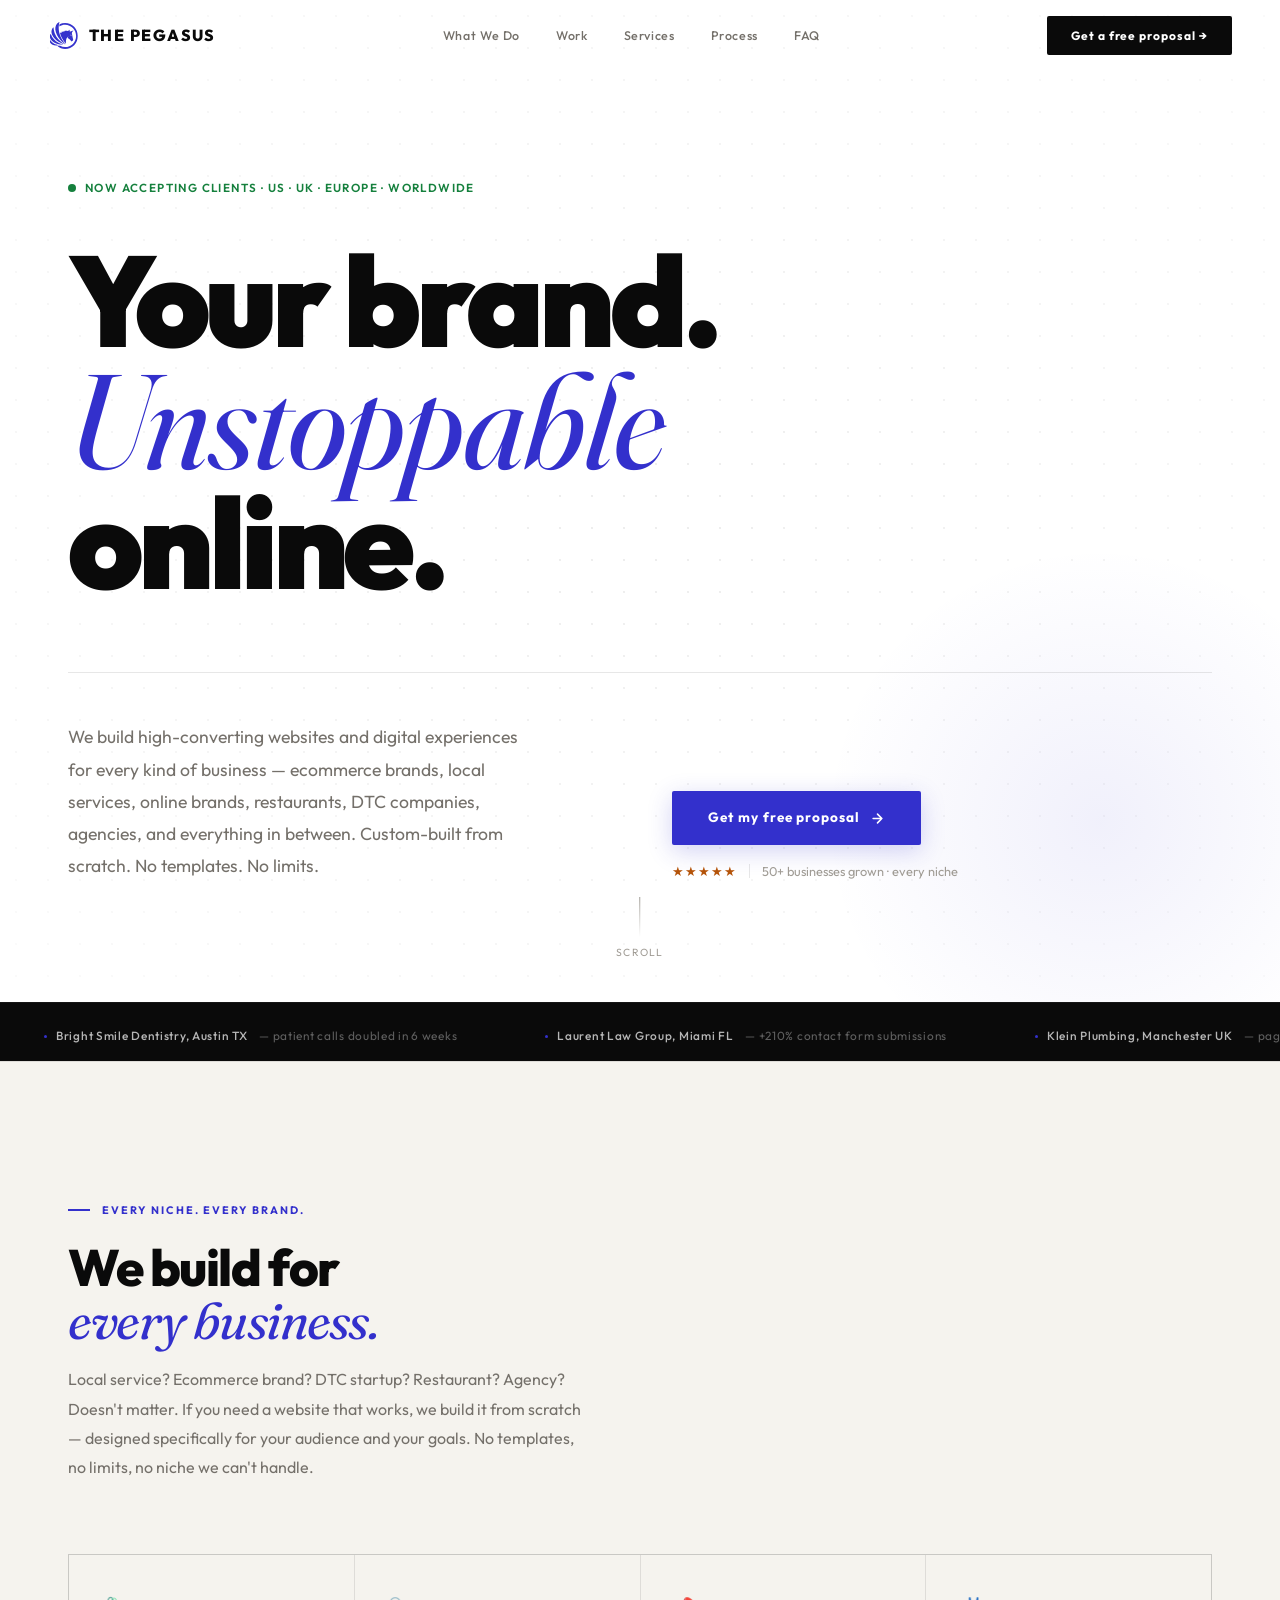
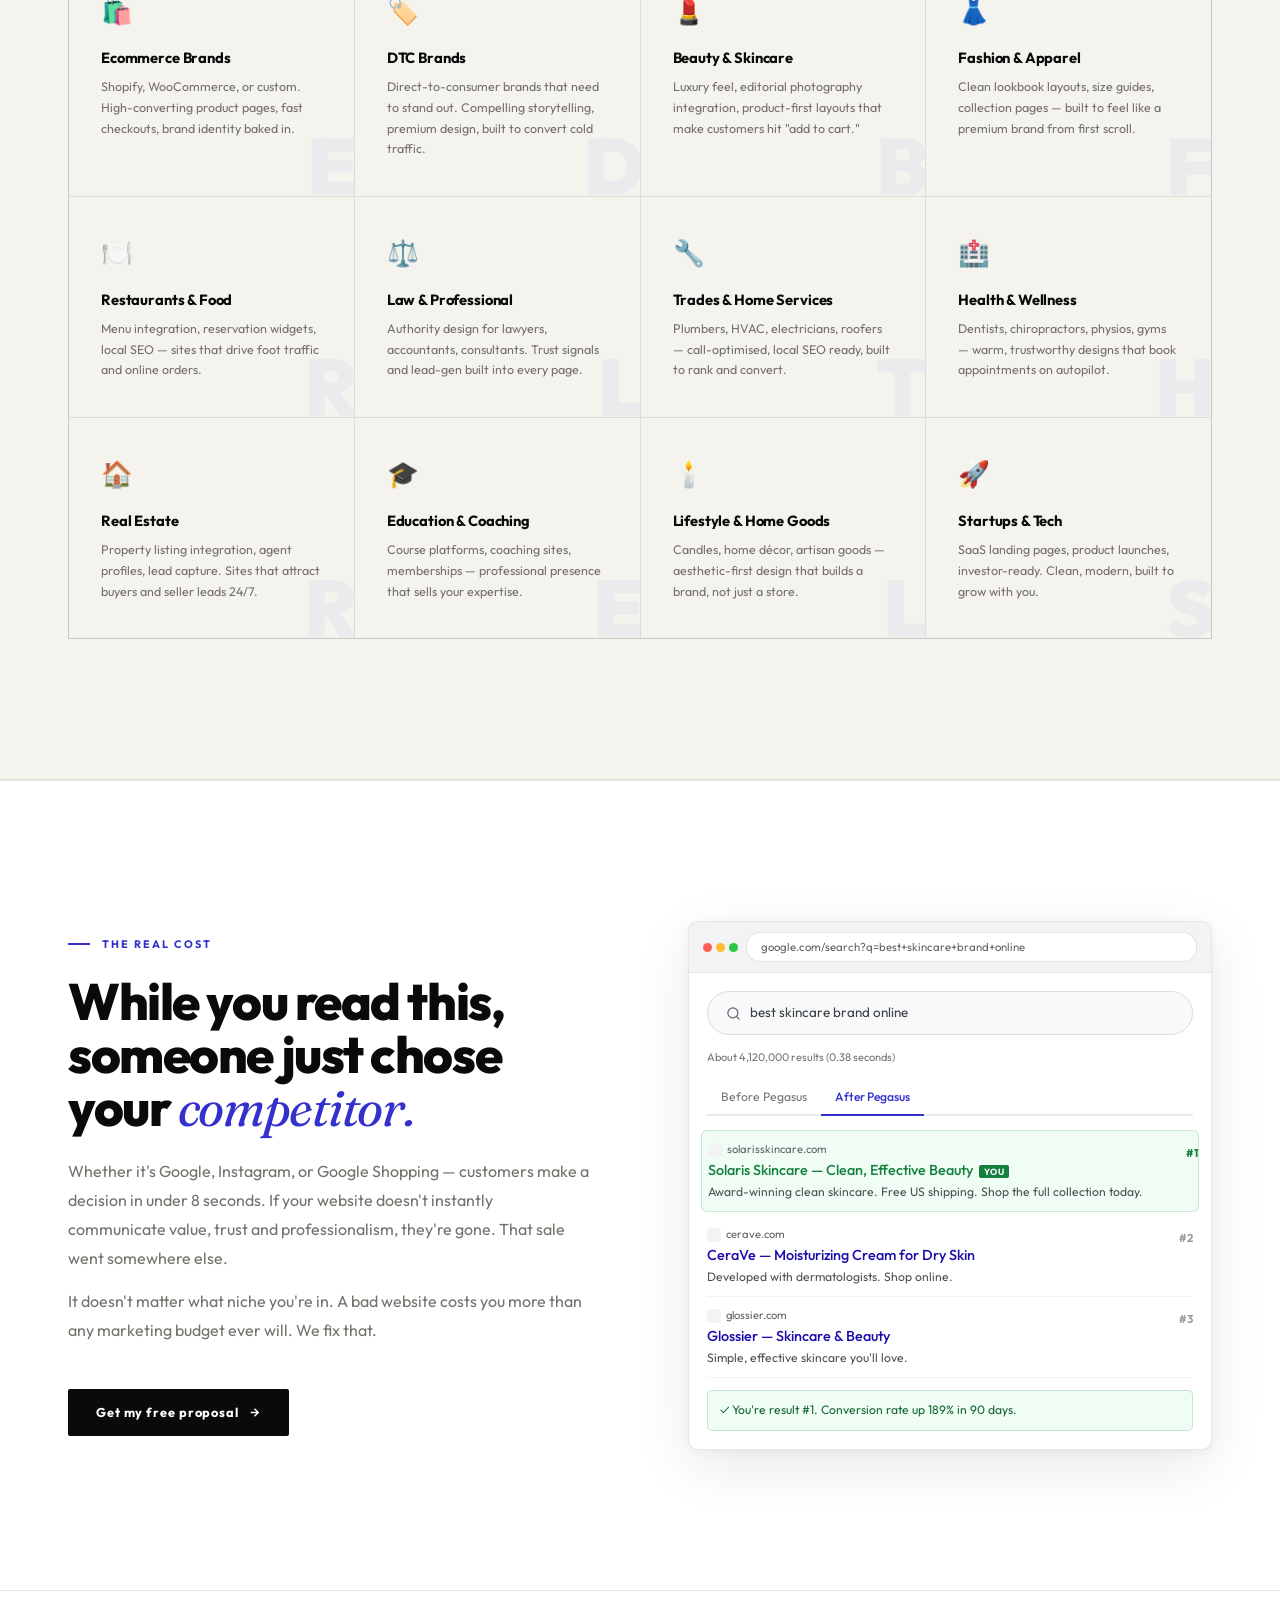
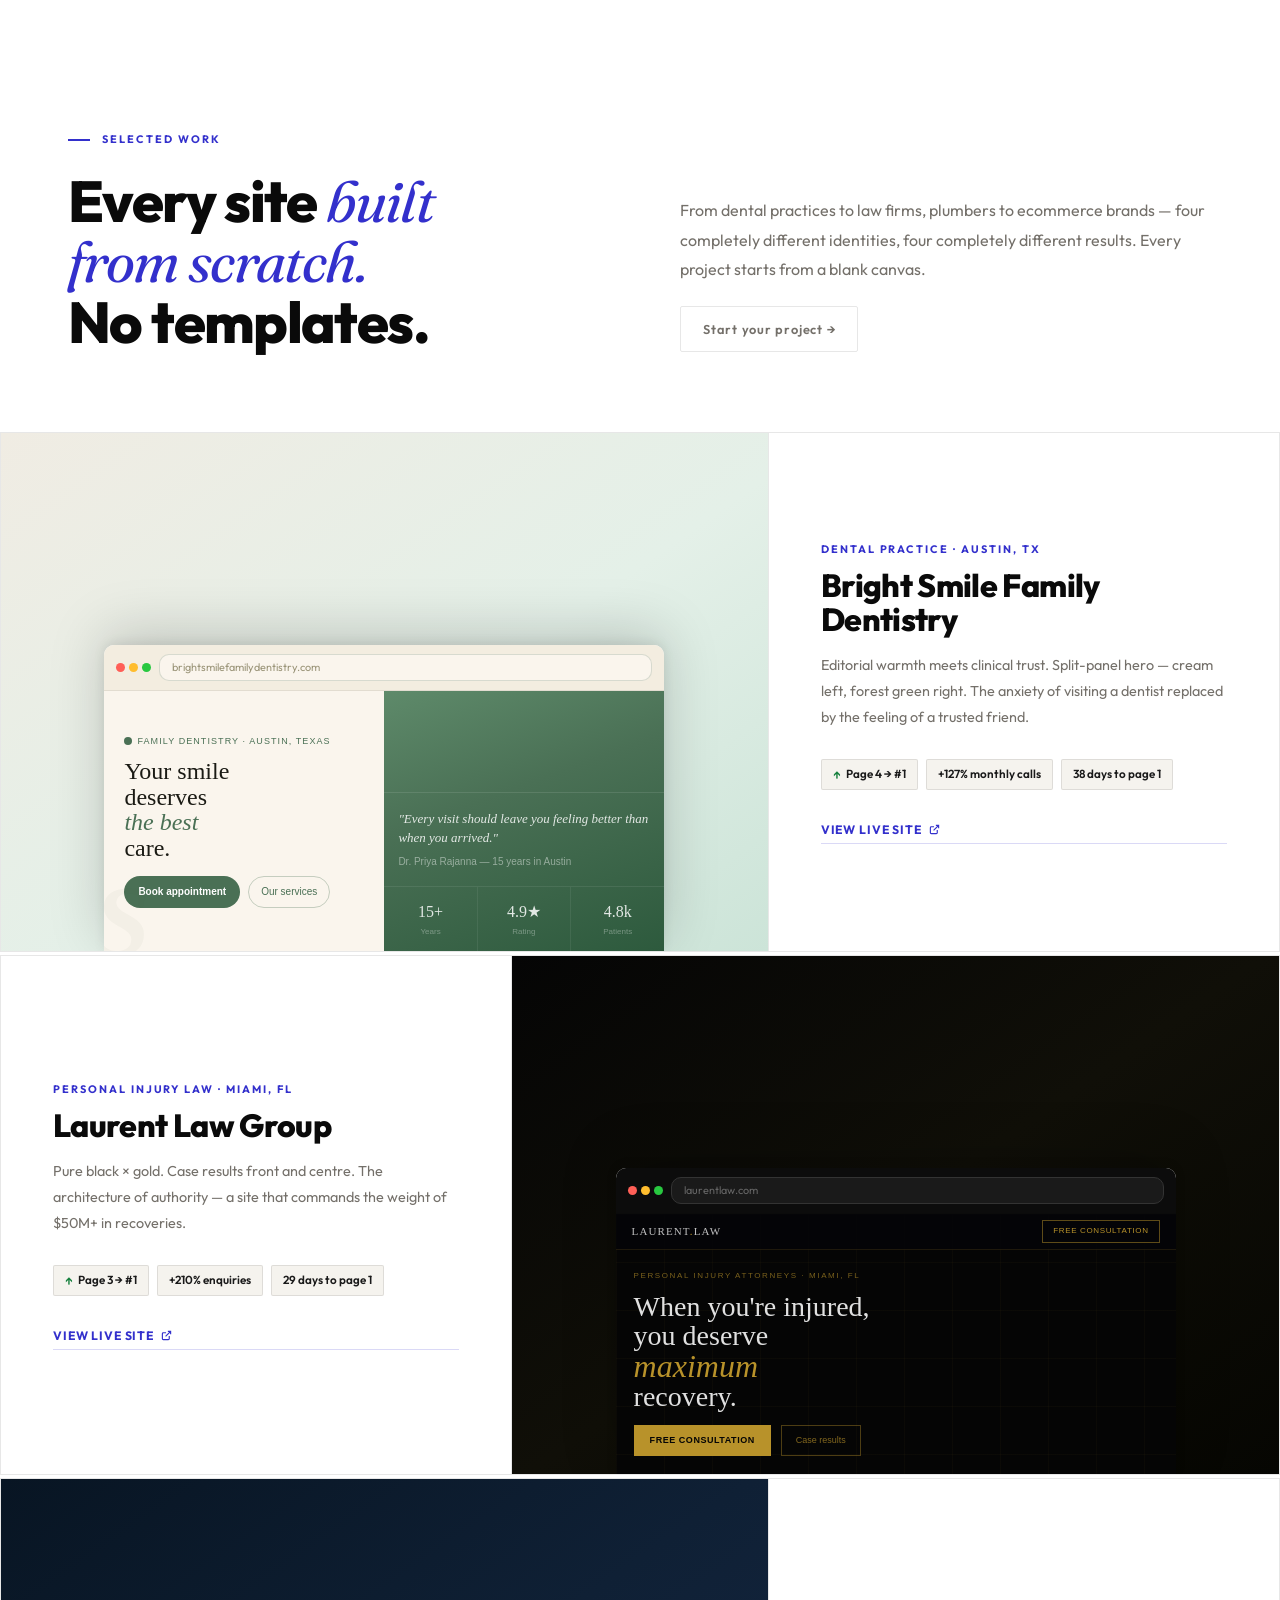
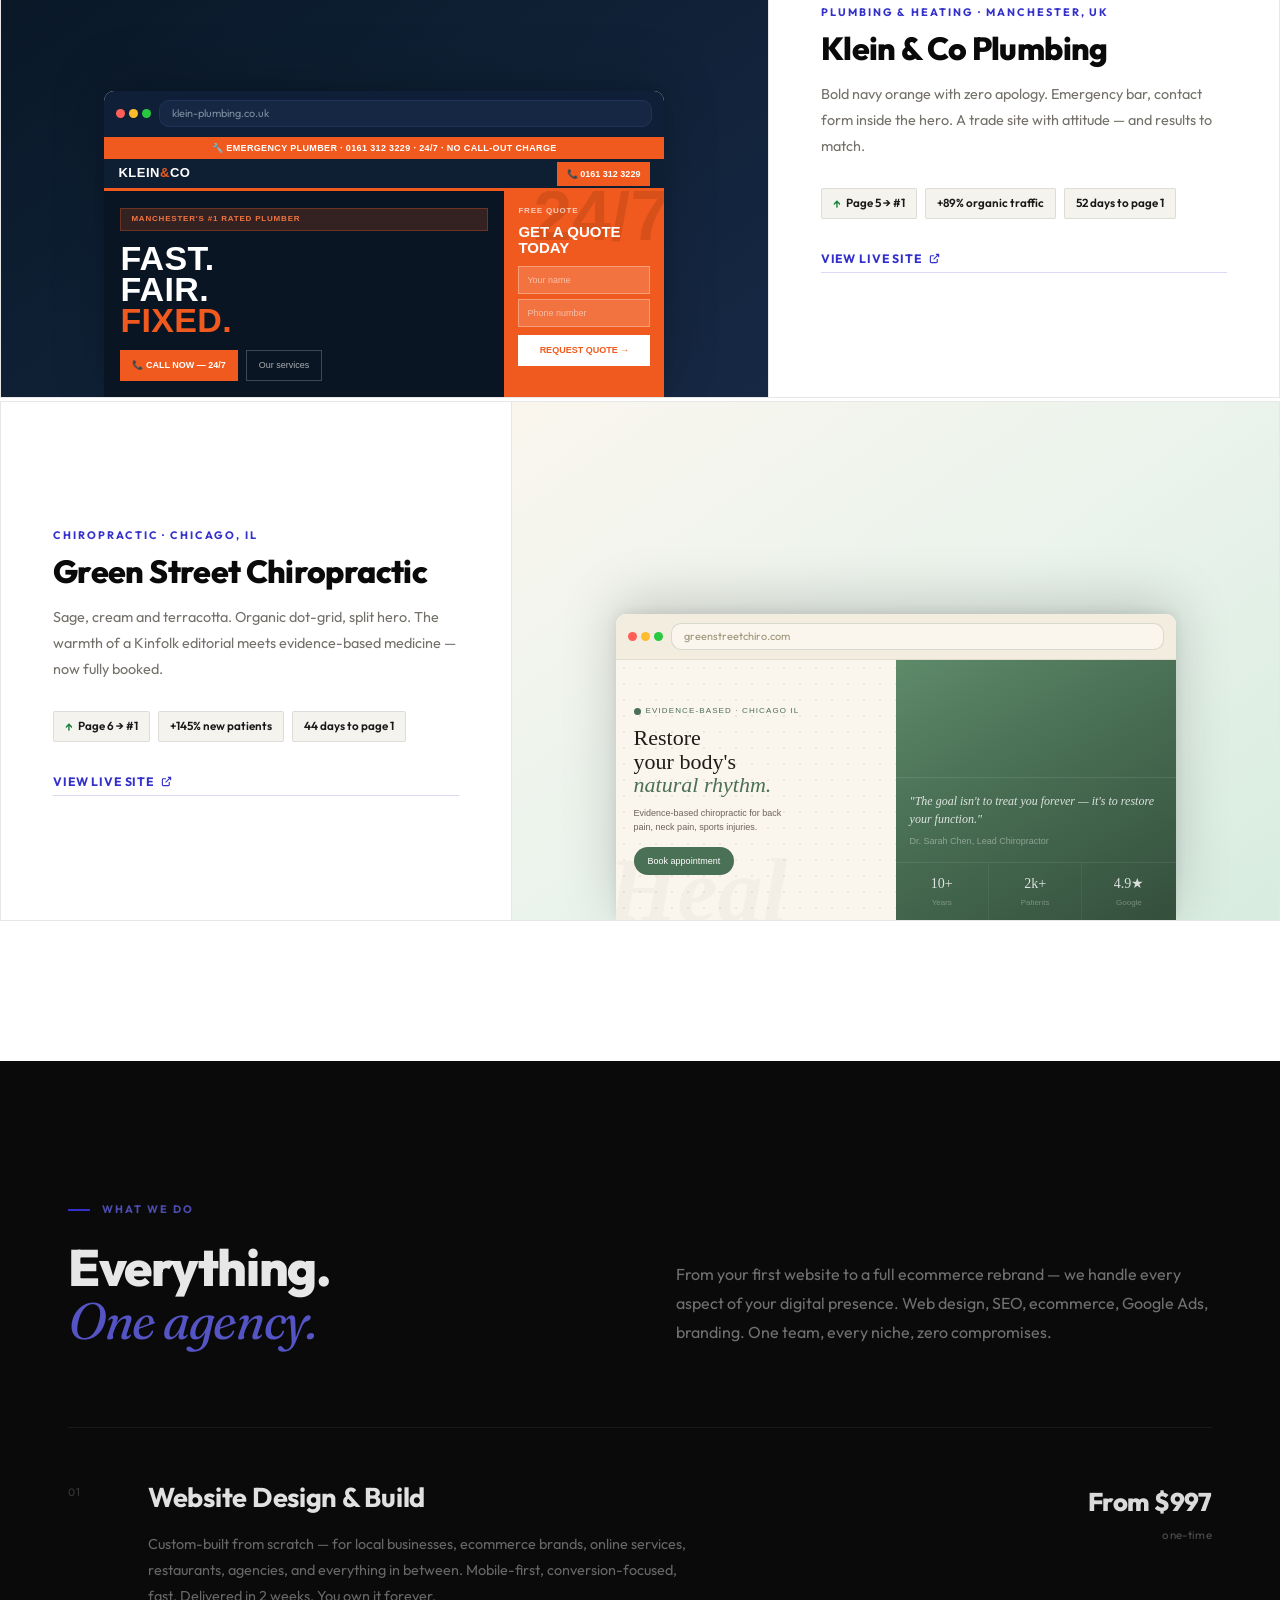
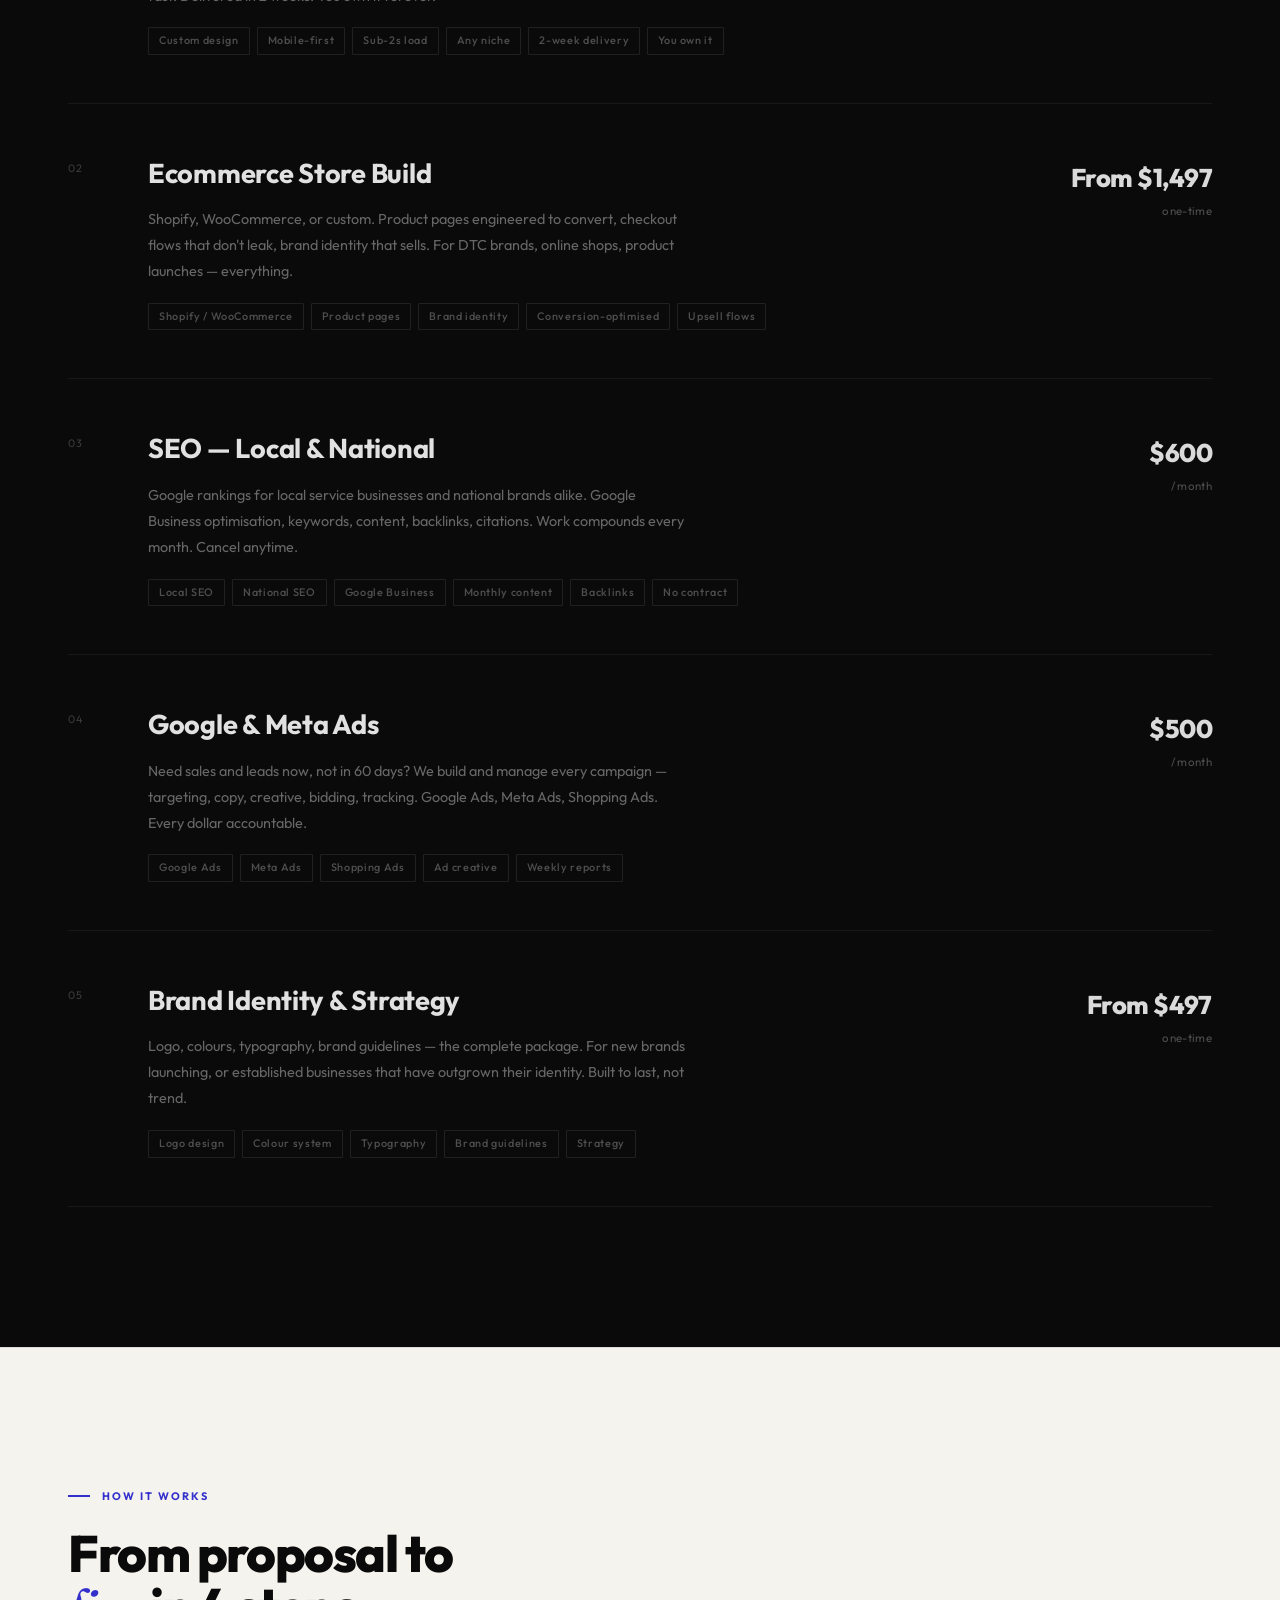
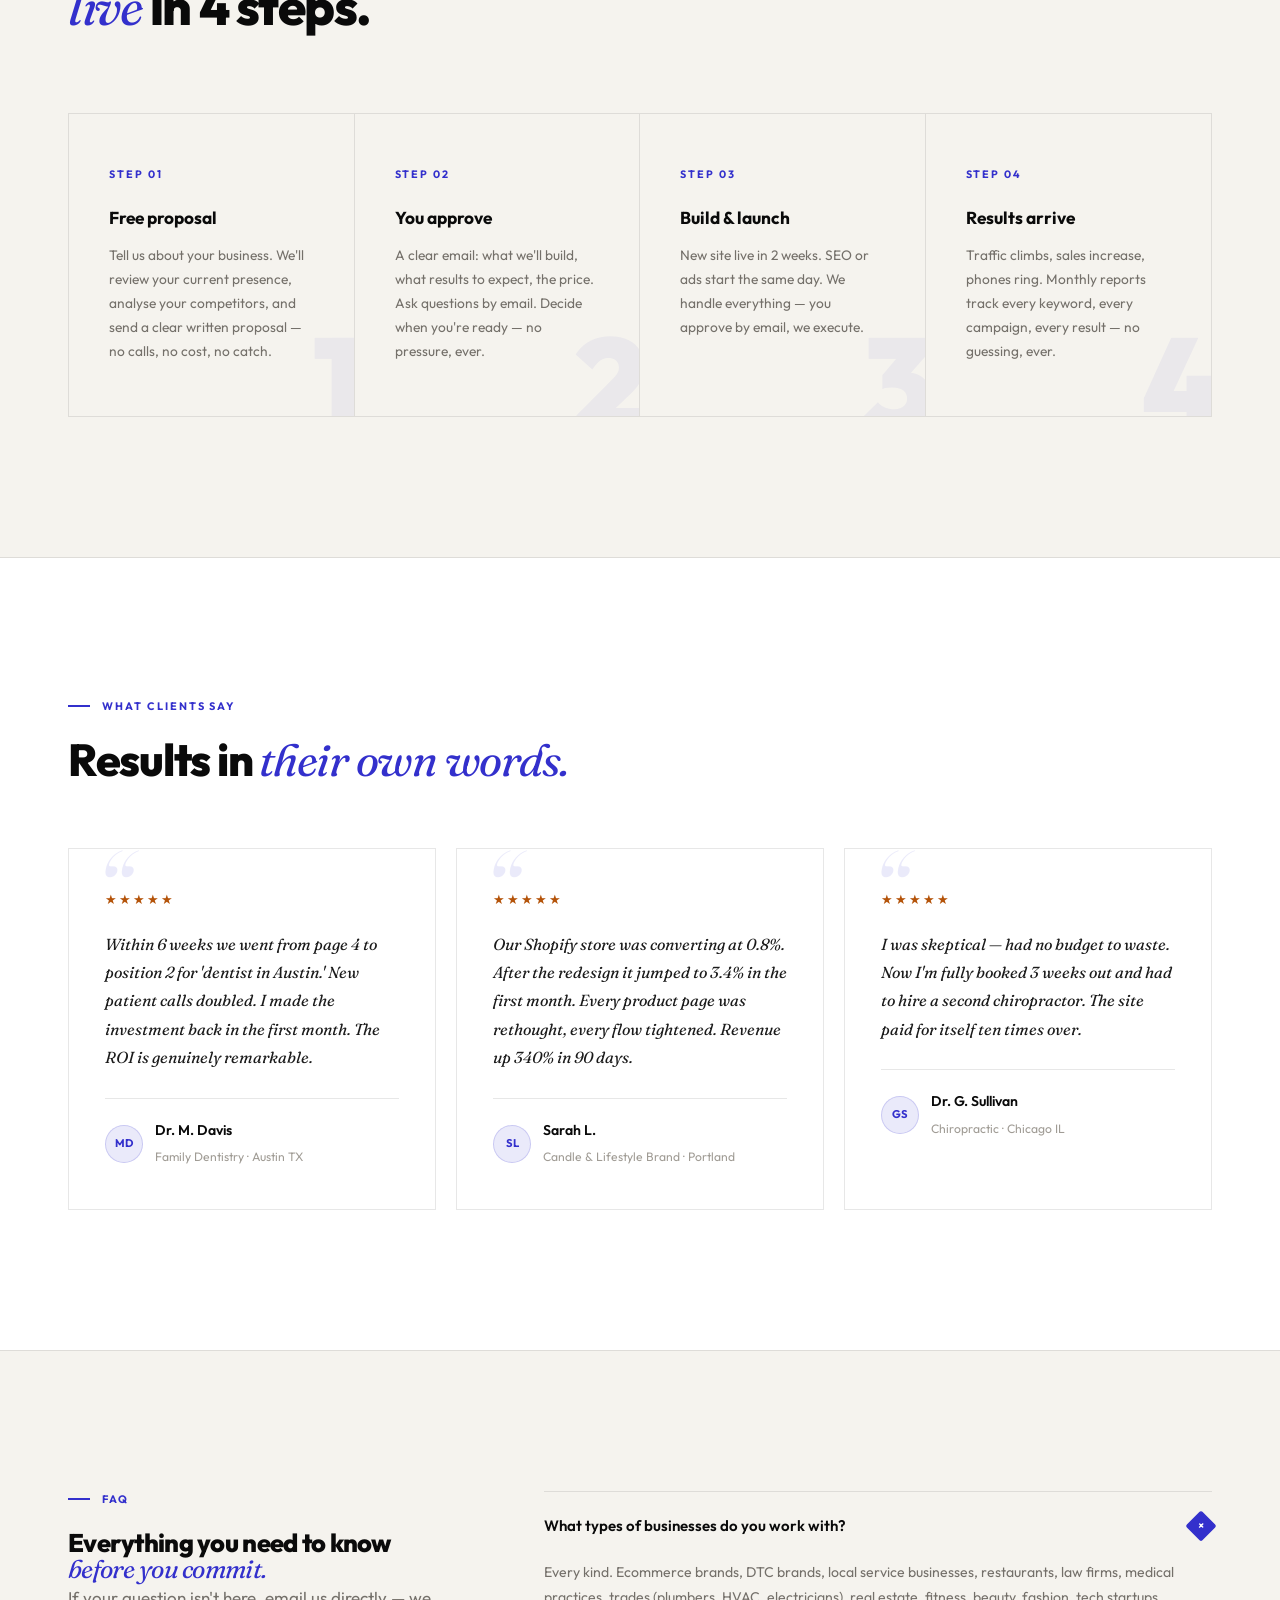
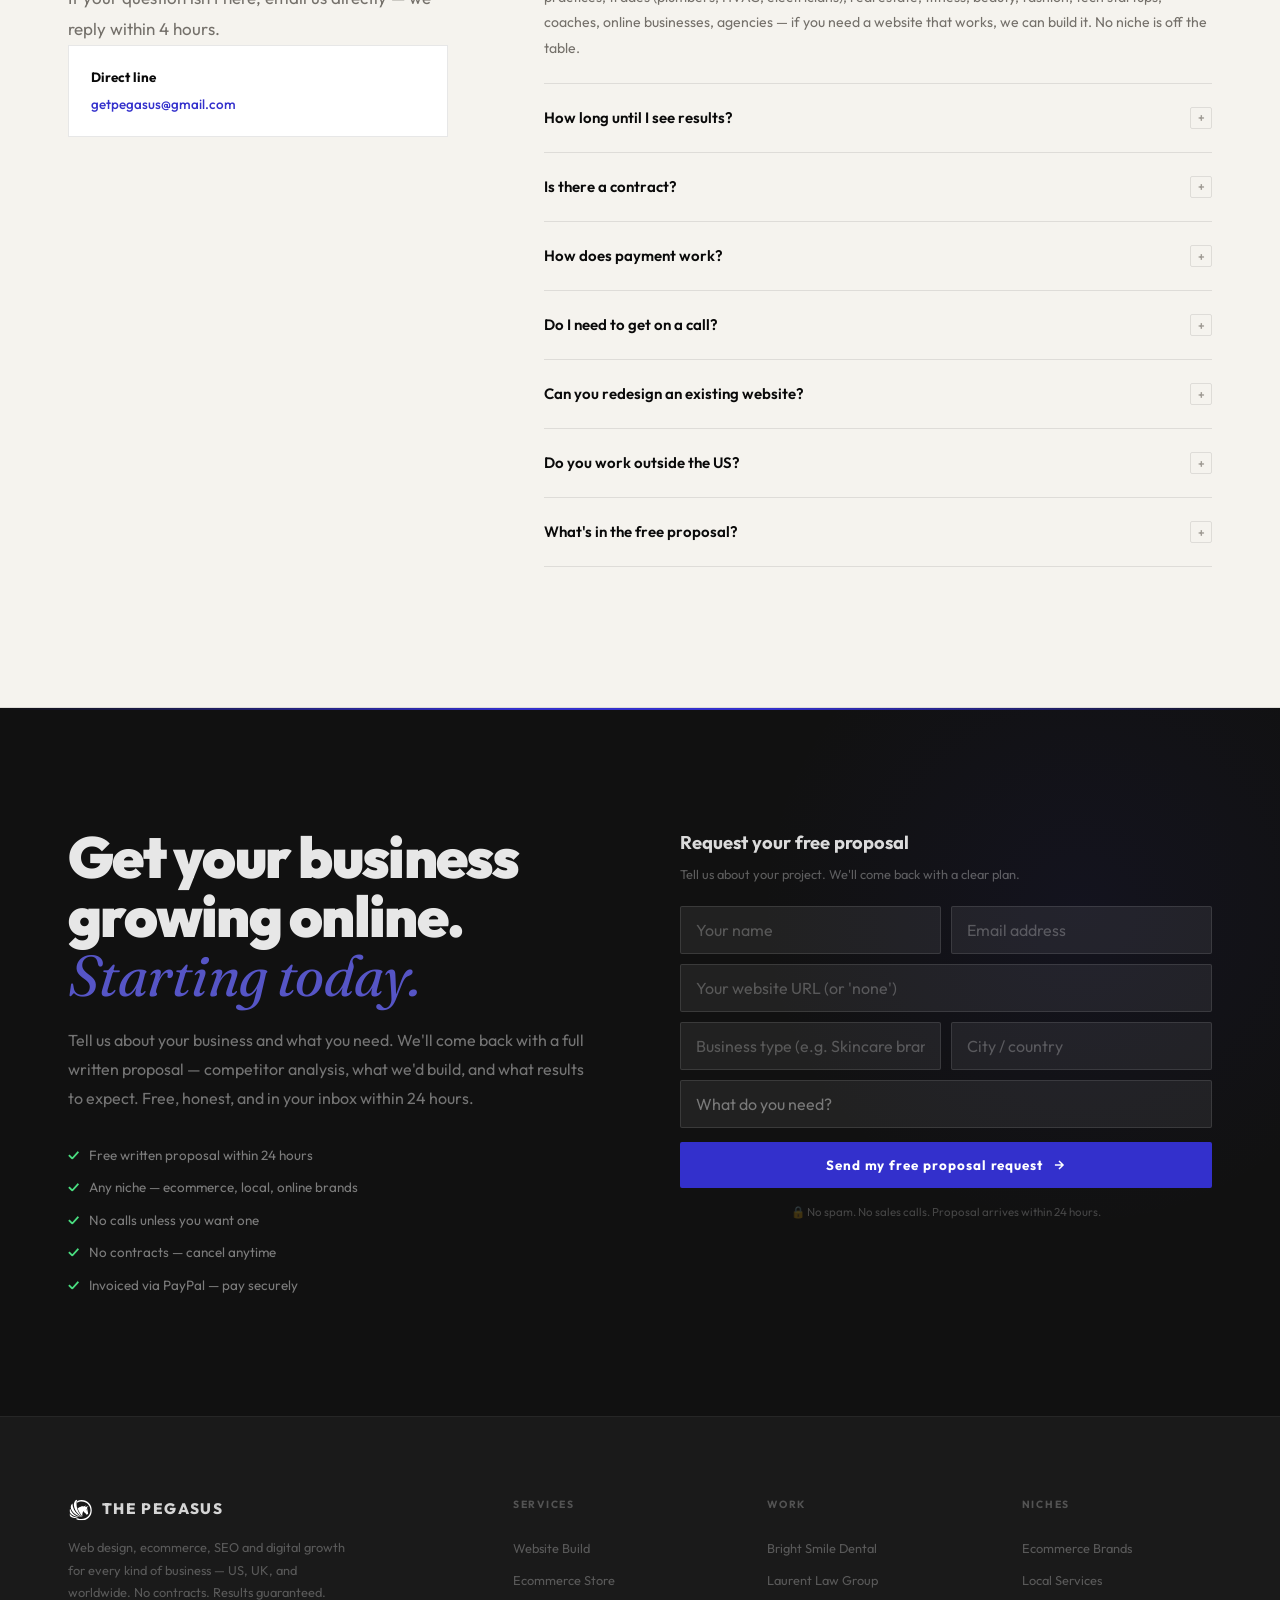
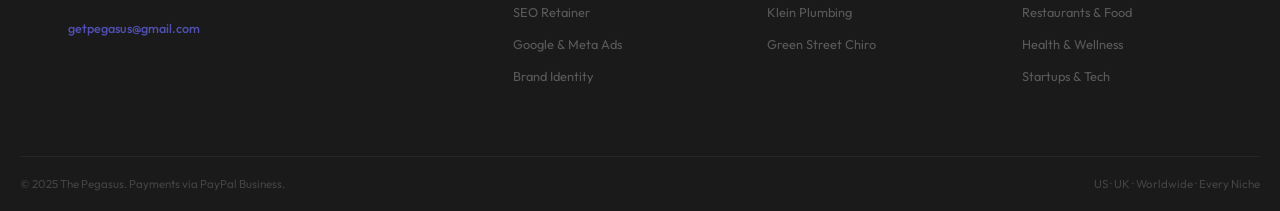
==== commit 2c94724b: "Update index.html" ====
--- a/index.html
+++ b/index.html
@@ -3,22 +3,19 @@
 <head>
 <meta charset="UTF-8"/>
 <meta name="viewport" content="width=device-width,initial-scale=1.0"/>
-<title>The Pegasus — Web Design & Local SEO</title>
-<meta name="description" content="We build websites and local SEO for small businesses. Most clients reach page 1 within 30 days. Free audit, delivered by email."/>
+<title>The Pegasus — Web Design, Ecommerce & Digital Growth Agency</title>
+<meta name="description" content="We build high-converting websites for every kind of business — ecommerce brands, local services, online businesses, DTC brands, restaurants, and more. Custom design. Real results."/>
 <link rel="preconnect" href="https://fonts.googleapis.com"/>
 <link rel="preconnect" href="https://fonts.gstatic.com" crossorigin/>
 <link href="https://fonts.googleapis.com/css2?family=Outfit:wght@300;400;500;600;700;800;900&family=Fraunces:ital,opsz,wght@1,9..144,300;1,9..144,400;1,9..144,600&display=swap" rel="stylesheet"/>
 <style>
 
 /* ══════════════════════════════════════════
-   THE PEGASUS v4
+   THE PEGASUS v5 — Full-Spectrum Agency
    Design principle: space is the message.
-   If a section doesn't earn its real estate,
-   it doesn't exist.
    ══════════════════════════════════════════ */
 
 :root {
-  /* Palette — warm off-white, pure black, one electric accent */
   --cream:      #ffffff;
   --cream-2:    #f5f3ee;
   --cream-3:    #ece9e0;
@@ -140,7 +137,6 @@
   background: var(--cream);
 }
 
-/* Dot grid */
 .hero::before {
   content: '';
   position: absolute; inset: 0; pointer-events: none;
@@ -149,7 +145,6 @@
   mask-image: radial-gradient(ellipse 90% 90% at 50% 50%, black 0%, transparent 100%);
 }
 
-/* Bottom glow */
 .hero::after {
   content: '';
   position: absolute; bottom: -120px; right: -120px;
@@ -164,7 +159,6 @@
 }
 @media (max-width: 640px) { .hero-inner { padding: 64px 22px 88px; } }
 
-/* Status pill */
 .hero-status {
   display: inline-flex; align-items: center; gap: 9px;
   font-size: .73rem; font-weight: 600; letter-spacing: .12em; text-transform: uppercase;
@@ -176,7 +170,6 @@
 }
 @keyframes breathe { 0%,100%{box-shadow:0 0 0 0 rgba(21,128,61,.5)} 50%{box-shadow:0 0 0 7px rgba(21,128,61,0)} }
 
-/* THE headline — this is the whole hero */
 .hero-h {
   font-family: var(--d);
   font-size: clamp(4.5rem, 10vw, 10.5rem);
@@ -192,10 +185,9 @@
   font-weight: 400;
   color: var(--blue);
   letter-spacing: -.01em;
-  font-size: 1.05em; /* slightly larger for optical balance */
-}
-
-/* Bottom row — desc + CTA */
+  font-size: 1.05em;
+}
+
 .hero-footer {
   display: grid; grid-template-columns: 1fr 1fr;
   gap: 64px; align-items: end;
@@ -225,7 +217,6 @@
 .hero-proof-stars { color: var(--amber); letter-spacing: 1px; }
 .hero-proof-sep { width: 1px; height: 14px; background: var(--line); }
 
-/* Scroll hint */
 .hero-scroll {
   position: absolute; bottom: 40px; left: 50%; transform: translateX(-50%);
   display: flex; flex-direction: column; align-items: center; gap: 8px;
@@ -242,7 +233,7 @@
   overflow: hidden; white-space: nowrap;
   border-top: 1px solid rgba(255,255,255,.05);
 }
-.ticker-t { display: inline-flex; animation: tick 40s linear infinite; }
+.ticker-t { display: inline-flex; animation: tick 50s linear infinite; }
 .ticker-t:hover { animation-play-state: paused; }
 .ti { display: inline-flex; align-items: center; gap: 9px; padding: 0 44px; font-size: .74rem; font-weight: 400; letter-spacing: .06em; color: rgba(255,255,255,.35); }
 .ti strong { color: rgba(255,255,255,.7); font-weight: 500; }
@@ -287,10 +278,52 @@
 .btn-line:hover { border-color: var(--ink); color: var(--black); }
 
 
+/* ══ NICHES / EVERYTHING WE DO ═══════════ */
+
+.niches-section {
+  background: var(--cream-2);
+  border-top: 1px solid var(--line); border-bottom: 1px solid var(--line);
+}
+.niches-head { margin-bottom: 72px; }
+.niches-head .section-h { font-size: clamp(2.4rem, 4vw, 3.6rem); max-width: 16ch; margin-bottom: 18px; }
+.niches-head p { color: var(--muted); font-size: 1rem; line-height: 1.82; max-width: 520px; }
+
+.niches-grid {
+  display: grid; grid-template-columns: repeat(4, 1fr); gap: 1px;
+  background: var(--line); border: 1px solid var(--line);
+}
+@media (max-width: 860px) { .niches-grid { grid-template-columns: repeat(2,1fr); } }
+@media (max-width: 480px) { .niches-grid { grid-template-columns: 1fr 1fr; } }
+
+.niche-card {
+  background: var(--cream-2);
+  padding: 36px 32px;
+  transition: background .2s;
+  position: relative; overflow: hidden;
+}
+.niche-card:hover { background: white; }
+.niche-icon {
+  font-size: 1.6rem; margin-bottom: 14px; display: block;
+  transition: transform .2s;
+}
+.niche-card:hover .niche-icon { transform: scale(1.1); }
+.niche-card h3 {
+  font-size: .92rem; font-weight: 700; color: var(--black);
+  margin-bottom: 8px; letter-spacing: -.01em;
+}
+.niche-card p { font-size: .78rem; color: var(--muted); line-height: 1.65; }
+.niche-bg {
+  position: absolute; bottom: -10px; right: -4px;
+  font-size: 5rem; font-weight: 900; opacity: .04;
+  color: var(--blue); line-height: 1; pointer-events: none;
+  font-family: var(--d);
+}
+
+
 /* ══ PROBLEM / SERP ═══════════════════════ */
 
 .problem-section {
-  background: var(--cream-2);
+  background: var(--cream);
   border-top: 1px solid var(--line); border-bottom: 1px solid var(--line);
 }
 .problem-grid {
@@ -371,10 +404,6 @@
 @media (max-width: 860px) { .work-intro { grid-template-columns: 1fr; gap: 24px; } }
 .work-intro .section-h { font-size: clamp(2.4rem, 4.5vw, 4rem); }
 .work-intro-right p { color: var(--muted); font-size: 1rem; line-height: 1.82; margin-bottom: 22px; }
-
-/* ─ Project cards ─
-   Each card is full width. Visual takes 60%, info takes 40%.
-   The mockup IS the feature, not a sidebar. */
 
 .projects { display: flex; flex-direction: column; gap: 3px; }
 
@@ -395,7 +424,6 @@
   .project.flip .proj-info   { order: 2; border: none; border-top: 1px solid var(--line); }
 }
 
-/* Visual panel */
 .proj-visual {
   position: relative; overflow: hidden;
   min-height: 360px;
@@ -406,13 +434,12 @@
 }
 .project:hover .proj-bg { transform: scale(1.03); }
 
-/* Project backgrounds — each genuinely distinct */
 .pv-dental { background: linear-gradient(145deg,#f0ece3 0%,#e4f0e8 55%,#cce4d8 100%); }
 .pv-law    { background: linear-gradient(145deg,#050505 0%,#100f08 50%,#060602 100%); }
 .pv-plumb  { background: linear-gradient(145deg,#081523 0%,#0f2035 50%,#162844 100%); }
 .pv-chiro  { background: linear-gradient(145deg,#faf6ee 0%,#eaf3ec 50%,#d8ecdf 100%); }
-
-/* Browser frame floated upward — large and legible */
+.pv-ecom   { background: linear-gradient(145deg,#0f0f0f 0%,#181418 50%,#0c0c10 100%); }
+
 .proj-browser {
   position: absolute;
   bottom: 0; left: 50%;
@@ -437,7 +464,6 @@
 .pb-dots span:nth-child(3) { background: #28c840; }
 .pb-url { flex: 1; border-radius: 10px; padding: 4px 12px; font-size: .68rem; white-space: nowrap; overflow: hidden; text-overflow: ellipsis; }
 
-/* Info panel */
 .proj-info {
   padding: 52px 52px;
   display: flex; flex-direction: column; justify-content: center;
@@ -624,7 +650,7 @@
 }
 .fq.o .fq-icon { background: var(--blue); border-color: var(--blue); color: white; transform: rotate(45deg); }
 .fq-a { max-height: 0; overflow: hidden; transition: max-height .3s ease; }
-.fq.o .fq-a { max-height: 280px; }
+.fq.o .fq-a { max-height: 320px; }
 .fq-a-in { padding: 0 0 22px; font-size: .88rem; color: var(--muted); line-height: 1.8; }
 
 
@@ -662,7 +688,6 @@
 .cc { display: flex; align-items: center; gap: 10px; font-size: .84rem; color: rgba(255,255,255,.45); }
 .cc::before { content: '✓'; color: #4ade80; font-weight: 700; flex-shrink: 0; }
 
-/* Form */
 .cta-form-title { font-family: var(--d); font-size: 1.15rem; font-weight: 700; color: rgba(255,255,255,.85); margin-bottom: 5px; }
 .cta-form-sub { font-size: .8rem; color: rgba(255,255,255,.32); margin-bottom: 20px; }
 .cta-form { display: flex; flex-direction: column; gap: 10px; }
@@ -726,155 +751,52 @@
   .rev { opacity: 1; transform: none; }
 }
 
-/* ══ MOBILE FIXES (max-width: 768px) ══════
-   Surgical corrections only — desktop untouched
-   ════════════════════════════════════════════ */
+/* ══ MOBILE FIXES ═════════════════════════ */
 @media (max-width: 768px) {
-
-  /* Sections less cramped */
   .section { padding: 72px 0; }
-
-  /* Hero — tighter top padding on short screens */
   .hero-inner { padding: 64px 22px 88px; }
   .hero-h { font-size: clamp(3.2rem, 11vw, 4.8rem); }
   .hero-footer { margin-top: 40px; padding-top: 32px; gap: 24px; }
   .hero-desc { font-size: 1rem; }
-
-  /* Problem section */
   .problem-grid { gap: 40px; }
-
-  /* Work intro — less overwhelming */
   .work-intro { margin-bottom: 48px; }
   .work-intro .section-h { font-size: clamp(2rem, 8vw, 3rem); }
-
-  /* ─ Project cards on mobile ─
-     Visual panel: shorter, browser mockup fills it properly
-     Info panel: comfortable padding, no collision */
   .projects { gap: 2px; }
-
-  .project,
-  .project.flip {
-    grid-template-columns: 1fr;
-    min-height: auto;
-  }
+  .project, .project.flip { grid-template-columns: 1fr; min-height: auto; }
   .project.flip .proj-visual { order: 1; }
   .project.flip .proj-info   { order: 2; border-right: none; border-top: 1px solid var(--line); }
   .project.flip .proj-info   { border-left: none; }
-
-  /* Visual panel: fixed height so browser mockup has room */
-  .proj-visual {
-    min-height: 280px;
-    height: 280px;
-  }
-
-  /* Browser mockup: wider on mobile so content is legible */
-  .proj-browser {
-    width: 88%;
-    bottom: 0;
-  }
-  /* Disable the hover lift on mobile (no hover state) */
-  .project:hover .proj-browser {
-    transform: translateX(-50%) translateY(0);
-  }
-
-  /* Hide the 260px-tall inline preview divs on mobile
-     and replace with a simpler fixed-height version */
-  .proj-browser .pb-preview-tall {
-    height: 180px !important;
-  }
-  /* All the inline preview divs inside browsers: cap height */
-  .proj-browser > div:last-child {
-    max-height: 200px;
-    overflow: hidden;
-  }
-
-  /* Info panel */
-  .proj-info {
-    padding: 32px 24px;
-    border-left: none;
-  }
+  .proj-visual { min-height: 280px; height: 280px; }
+  .proj-browser { width: 88%; bottom: 0; }
+  .project:hover .proj-browser { transform: translateX(-50%) translateY(0); }
+  .proj-browser .pb-preview-tall { height: 180px !important; }
+  .proj-browser > div:last-child { max-height: 200px; overflow: hidden; }
+  .proj-info { padding: 32px 24px; border-left: none; }
   .proj-name { font-size: 1.5rem; }
   .proj-desc { font-size: .87rem; }
-
-  /* All inner preview grids: single column on mobile, capped height */
-  .proj-preview {
-    display: flex !important;
-    flex-direction: column !important;
-    height: 180px !important;
-    overflow: hidden;
-  }
-  /* Dark previews (law, plumbing) */
-  .proj-preview-dark {
-    height: 180px !important;
-    overflow: hidden;
-  }
-  /* Plumbing card inner layout — also needs collapsing */
-  .proj-plumb-inner {
-    display: flex !important;
-    flex-direction: column !important;
-    height: auto !important;
-    overflow: hidden;
-  }
-  /* Hide the contact form panel on mobile (too cramped) */
-  .proj-plumb-inner > div:last-child {
-    display: none !important;
-  }
-
-  /* Services — show price as inline badge below description */
-  .svc-row {
-    grid-template-columns: 44px 1fr;
-    gap: 0;
-    padding: 36px 0;
-    position: relative;
-  }
-  .svc-price {
-    display: block !important;
-    grid-column: 2;
-    grid-row: 2;
-    text-align: left;
-    font-size: 1.1rem;
-    padding: 14px 0 0;
-    margin-top: 0;
-    color: rgba(255,255,255,.55);
-    border-top: none;
-    white-space: nowrap;
-  }
-  .svc-price small {
-    display: inline;
-    margin-left: 5px;
-    font-size: .7rem;
-    color: rgba(255,255,255,.28);
-  }
-  /* Make the svc-row a 2-column, multi-row grid */
-  .svc-row {
-    display: grid;
-    grid-template-columns: 44px 1fr;
-    grid-template-rows: auto auto;
-  }
+  .proj-preview { display: flex !important; flex-direction: column !important; height: 180px !important; overflow: hidden; }
+  .proj-preview-dark { height: 180px !important; overflow: hidden; }
+  .proj-plumb-inner { display: flex !important; flex-direction: column !important; height: auto !important; overflow: hidden; }
+  .proj-plumb-inner > div:last-child { display: none !important; }
+  .svc-row { grid-template-columns: 44px 1fr; gap: 0; padding: 36px 0; position: relative; }
+  .svc-price { display: block !important; grid-column: 2; grid-row: 2; text-align: left; font-size: 1.1rem; padding: 14px 0 0; margin-top: 0; color: rgba(255,255,255,.55); border-top: none; white-space: nowrap; }
+  .svc-price small { display: inline; margin-left: 5px; font-size: .7rem; color: rgba(255,255,255,.28); }
+  .svc-row { display: grid; grid-template-columns: 44px 1fr; grid-template-rows: auto auto; }
   .svc-n { grid-column: 1; grid-row: 1; }
   .svc-body { grid-column: 2; grid-row: 1; }
   .svc-price { grid-column: 2; grid-row: 2; }
-
-  /* Process steps — 2 cols on mobile is already set,
-     but increase padding so watermark numbers don't crowd */
   .step { padding: 36px 28px; }
   .step-bg { font-size: 6rem; bottom: -18px; }
-
-  /* Testimonials */
   .testi-grid { gap: 14px; }
   .tc { padding: 32px 26px; }
-
-  /* FAQ layout */
   .faq-layout { gap: 32px; }
   .faq-left .section-h { font-size: 2rem; }
-
-  /* CTA */
   .cta-section { padding: 80px 0; }
   .cta-inner { gap: 40px; }
   .cta-left h2 { font-size: clamp(2rem, 8vw, 3rem); }
-
-  /* Footer */
   .footer-top { grid-template-columns: 1fr 1fr; gap: 28px; }
+  .niches-grid { grid-template-columns: 1fr 1fr; }
+  .niche-card { padding: 24px 20px; }
 }
 
 </style>
@@ -888,24 +810,26 @@
     The Pegasus
   </a>
   <div class="nav-links">
+    <a href="#niches">What We Do</a>
     <a href="#work">Work</a>
     <a href="#services">Services</a>
     <a href="#process">Process</a>
     <a href="#faq">FAQ</a>
   </div>
   <div style="display:flex;align-items:center;gap:10px">
-    <a href="#cta" class="nav-btn">Free audit →</a>
+    <a href="#cta" class="nav-btn">Get a free proposal →</a>
     <button class="burger" id="burger" aria-label="Menu" aria-expanded="false">
       <span></span><span></span><span></span>
     </button>
   </div>
 </nav>
 <div class="mob" id="mob">
+  <a href="#niches">What We Do</a>
   <a href="#work">Work</a>
   <a href="#services">Services</a>
   <a href="#process">Process</a>
   <a href="#faq">FAQ</a>
-  <a href="#cta" class="mob-cta">Get free audit →</a>
+  <a href="#cta" class="mob-cta">Get free proposal →</a>
 </div>
 
 
@@ -914,28 +838,28 @@
   <div class="w hero-inner">
     <div class="hero-status">
       <div class="hero-status-dot"></div>
-      Now accepting US · UK · Europe clients
+      Now accepting clients · US · UK · Europe · Worldwide
     </div>
 
     <h1 class="hero-h" style="animation:fadU .55s ease both">
-      Your business<br/>
-      is <span class="italic">invisible</span><br/>
-      on Google.
+      Your brand.<br/>
+      <span class="italic">Unstoppable</span><br/>
+      online.
     </h1>
 
     <div class="hero-footer">
       <p class="hero-desc">
-        Every day someone in your city searches for what you do — and calls your competitor instead. We build websites and local SEO that fix that. Most clients reach page&nbsp;1 within 30 days.
+        We build high-converting websites and digital experiences for every kind of business — ecommerce brands, local services, online brands, restaurants, DTC companies, agencies, and everything in between. Custom-built from scratch. No templates. No limits.
       </p>
       <div class="hero-right">
         <a href="#cta" class="btn-cta">
-          Get my free audit
+          Get my free proposal
           <svg width="15" height="15" viewBox="0 0 24 24" fill="none" stroke="currentColor" stroke-width="2.5" stroke-linecap="round" stroke-linejoin="round"><path d="M5 12h14m-7-7 7 7-7 7"/></svg>
         </a>
         <div class="hero-proof">
           <span class="hero-proof-stars">★★★★★</span>
           <span class="hero-proof-sep"></span>
-          <span>50+ businesses now on page 1</span>
+          <span>50+ businesses grown · every niche</span>
         </div>
       </div>
     </div>
@@ -950,20 +874,110 @@
 <!-- ═══ TICKER ══════════════════════════════ -->
 <div class="ticker" aria-hidden="true">
   <div class="ticker-t">
-    <span class="ti"><span class="ti-dot"></span><strong>Bright Smile Dentistry, Austin TX</strong>&thinsp;— new patient calls doubled in 6 weeks</span>
+    <span class="ti"><span class="ti-dot"></span><strong>Bright Smile Dentistry, Austin TX</strong>&thinsp;— patient calls doubled in 6 weeks</span>
     <span class="ti"><span class="ti-dot"></span><strong>Laurent Law Group, Miami FL</strong>&thinsp;— +210% contact form submissions</span>
     <span class="ti"><span class="ti-dot"></span><strong>Klein Plumbing, Manchester UK</strong>&thinsp;— page 5 → page 1 in 52 days</span>
+    <span class="ti"><span class="ti-dot"></span><strong>Ember & Oak Candle Co, Portland</strong>&thinsp;— +340% ecommerce revenue in 3 months</span>
+    <span class="ti"><span class="ti-dot"></span><strong>Solaris Skincare, LA</strong>&thinsp;— Shopify store redesign · conversion rate +189%</span>
+    <span class="ti"><span class="ti-dot"></span><strong>Peak Auto Service, Denver CO</strong>&thinsp;— ranking for 8 page-1 keywords</span>
+    <span class="ti"><span class="ti-dot"></span><strong>Roots & Remedy, NYC</strong>&thinsp;— new brand identity + online store launch</span>
     <span class="ti"><span class="ti-dot"></span><strong>Green Street Chiropractic, Chicago</strong>&thinsp;— fully booked 3 weeks out</span>
-    <span class="ti"><span class="ti-dot"></span><strong>Peak Auto Service, Denver CO</strong>&thinsp;— ranking for 8 page-1 keywords</span>
-    <span class="ti"><span class="ti-dot"></span><strong>Müller Dental, Berlin</strong>&thinsp;— ranked #1 locally within 41 days</span>
-    <span class="ti"><span class="ti-dot"></span><strong>Bright Smile Dentistry, Austin TX</strong>&thinsp;— new patient calls doubled in 6 weeks</span>
+    <span class="ti"><span class="ti-dot"></span><strong>Bright Smile Dentistry, Austin TX</strong>&thinsp;— patient calls doubled in 6 weeks</span>
     <span class="ti"><span class="ti-dot"></span><strong>Laurent Law Group, Miami FL</strong>&thinsp;— +210% contact form submissions</span>
     <span class="ti"><span class="ti-dot"></span><strong>Klein Plumbing, Manchester UK</strong>&thinsp;— page 5 → page 1 in 52 days</span>
+    <span class="ti"><span class="ti-dot"></span><strong>Ember & Oak Candle Co, Portland</strong>&thinsp;— +340% ecommerce revenue in 3 months</span>
+    <span class="ti"><span class="ti-dot"></span><strong>Solaris Skincare, LA</strong>&thinsp;— Shopify store redesign · conversion rate +189%</span>
+    <span class="ti"><span class="ti-dot"></span><strong>Peak Auto Service, Denver CO</strong>&thinsp;— ranking for 8 page-1 keywords</span>
+    <span class="ti"><span class="ti-dot"></span><strong>Roots & Remedy, NYC</strong>&thinsp;— new brand identity + online store launch</span>
     <span class="ti"><span class="ti-dot"></span><strong>Green Street Chiropractic, Chicago</strong>&thinsp;— fully booked 3 weeks out</span>
-    <span class="ti"><span class="ti-dot"></span><strong>Peak Auto Service, Denver CO</strong>&thinsp;— ranking for 8 page-1 keywords</span>
-    <span class="ti"><span class="ti-dot"></span><strong>Müller Dental, Berlin</strong>&thinsp;— ranked #1 locally within 41 days</span>
   </div>
 </div>
+
+
+<!-- ═══ NICHES — EVERYTHING WE DO ═══════════ -->
+<section class="niches-section section" id="niches">
+  <div class="w">
+    <div class="niches-head rev">
+      <div class="eyebrow">Every niche. Every brand.</div>
+      <h2 class="section-h">We build for<br/><span class="f">every business.</span></h2>
+      <p>Local service? Ecommerce brand? DTC startup? Restaurant? Agency? Doesn't matter. If you need a website that works, we build it from scratch — designed specifically for your audience and your goals. No templates, no limits, no niche we can't handle.</p>
+    </div>
+    <div class="niches-grid">
+      <div class="niche-card rev">
+        <span class="niche-icon">🛍️</span>
+        <h3>Ecommerce Brands</h3>
+        <p>Shopify, WooCommerce, or custom. High-converting product pages, fast checkouts, brand identity baked in.</p>
+        <div class="niche-bg">E</div>
+      </div>
+      <div class="niche-card rev">
+        <span class="niche-icon">🏷️</span>
+        <h3>DTC Brands</h3>
+        <p>Direct-to-consumer brands that need to stand out. Compelling storytelling, premium design, built to convert cold traffic.</p>
+        <div class="niche-bg">D</div>
+      </div>
+      <div class="niche-card rev">
+        <span class="niche-icon">💄</span>
+        <h3>Beauty & Skincare</h3>
+        <p>Luxury feel, editorial photography integration, product-first layouts that make customers hit "add to cart."</p>
+        <div class="niche-bg">B</div>
+      </div>
+      <div class="niche-card rev">
+        <span class="niche-icon">👗</span>
+        <h3>Fashion & Apparel</h3>
+        <p>Clean lookbook layouts, size guides, collection pages — built to feel like a premium brand from first scroll.</p>
+        <div class="niche-bg">F</div>
+      </div>
+      <div class="niche-card rev">
+        <span class="niche-icon">🍽️</span>
+        <h3>Restaurants & Food</h3>
+        <p>Menu integration, reservation widgets, local SEO — sites that drive foot traffic and online orders.</p>
+        <div class="niche-bg">R</div>
+      </div>
+      <div class="niche-card rev">
+        <span class="niche-icon">⚖️</span>
+        <h3>Law & Professional</h3>
+        <p>Authority design for lawyers, accountants, consultants. Trust signals and lead-gen built into every page.</p>
+        <div class="niche-bg">L</div>
+      </div>
+      <div class="niche-card rev">
+        <span class="niche-icon">🔧</span>
+        <h3>Trades & Home Services</h3>
+        <p>Plumbers, HVAC, electricians, roofers — call-optimised, local SEO ready, built to rank and convert.</p>
+        <div class="niche-bg">T</div>
+      </div>
+      <div class="niche-card rev">
+        <span class="niche-icon">🏥</span>
+        <h3>Health & Wellness</h3>
+        <p>Dentists, chiropractors, physios, gyms — warm, trustworthy designs that book appointments on autopilot.</p>
+        <div class="niche-bg">H</div>
+      </div>
+      <div class="niche-card rev">
+        <span class="niche-icon">🏠</span>
+        <h3>Real Estate</h3>
+        <p>Property listing integration, agent profiles, lead capture. Sites that attract buyers and seller leads 24/7.</p>
+        <div class="niche-bg">R</div>
+      </div>
+      <div class="niche-card rev">
+        <span class="niche-icon">🎓</span>
+        <h3>Education & Coaching</h3>
+        <p>Course platforms, coaching sites, memberships — professional presence that sells your expertise.</p>
+        <div class="niche-bg">E</div>
+      </div>
+      <div class="niche-card rev">
+        <span class="niche-icon">🕯️</span>
+        <h3>Lifestyle & Home Goods</h3>
+        <p>Candles, home décor, artisan goods — aesthetic-first design that builds a brand, not just a store.</p>
+        <div class="niche-bg">L</div>
+      </div>
+      <div class="niche-card rev">
+        <span class="niche-icon">🚀</span>
+        <h3>Startups & Tech</h3>
+        <p>SaaS landing pages, product launches, investor-ready. Clean, modern, built to grow with you.</p>
+        <div class="niche-bg">S</div>
+      </div>
+    </div>
+  </div>
+</section>
 
 
 <!-- ═══ PROBLEM ══════════════════════════════ -->
@@ -972,11 +986,11 @@
     <div class="problem-grid">
       <div class="problem-text rev">
         <div class="eyebrow">The real cost</div>
-        <h2 class="section-h">While you read this,<br/>someone just called<br/>your <span class="f">competitor.</span></h2>
-        <p>When someone in your city searches for what you do, Google decides who they call. 93% of people never scroll past page 1. If you're not there, you don't exist — no matter how good you are.</p>
-        <p>This isn't a marketing problem. It's a visibility problem. We fix visibility.</p>
+        <h2 class="section-h">While you read this,<br/>someone just chose<br/>your <span class="f">competitor.</span></h2>
+        <p>Whether it's Google, Instagram, or Google Shopping — customers make a decision in under 8 seconds. If your website doesn't instantly communicate value, trust and professionalism, they're gone. That sale went somewhere else.</p>
+        <p>It doesn't matter what niche you're in. A bad website costs you more than any marketing budget ever will. We fix that.</p>
         <a href="#cta" class="btn-solid" style="margin-top:8px">
-          See where you rank
+          Get my free proposal
           <svg width="13" height="13" viewBox="0 0 24 24" fill="none" stroke="currentColor" stroke-width="2.5"><path d="M5 12h14m-7-7 7 7-7 7"/></svg>
         </a>
       </div>
@@ -985,31 +999,31 @@
       <div class="serp-card rev">
         <div class="serp-chrome">
           <div class="s-dots"><span></span><span></span><span></span></div>
-          <div class="s-url">google.com/search?q=dentist+in+austin+tx</div>
+          <div class="s-url">google.com/search?q=best+skincare+brand+online</div>
         </div>
         <div class="serp-body">
           <div class="s-bar">
             <svg class="s-bar-icon" width="15" height="15" viewBox="0 0 24 24" fill="none" stroke="currentColor" stroke-width="2" stroke-linecap="round" stroke-linejoin="round"><circle cx="11" cy="11" r="8"/><path d="m21 21-4.35-4.35"/></svg>
-            <span>dentist in austin tx</span>
+            <span>best skincare brand online</span>
           </div>
-          <div class="s-meta">About 2,840,000 results (0.42 seconds)</div>
+          <div class="s-meta">About 4,120,000 results (0.38 seconds)</div>
           <div class="s-tabs">
             <div class="s-tab" id="t-before" onclick="sBefore()">Before Pegasus</div>
             <div class="s-tab on" id="t-after" onclick="sAfter()">After Pegasus</div>
           </div>
 
           <div id="s-before" style="display:none">
-            <div class="s-result"><div class="s-domain">austindentalpros.com</div><div class="s-title">Austin Dental Pros — Family & Cosmetic Dentistry</div><div class="s-snip">Experienced Austin dentists. Book online today.</div><div class="s-pos">#1</div></div>
-            <div class="s-result"><div class="s-domain">smilesofaustin.com</div><div class="s-title">Smiles of Austin | Dentist Near Me</div><div class="s-snip">Compassionate dental care for the whole family.</div><div class="s-pos">#2</div></div>
-            <div class="s-result"><div class="s-domain">capitalcitydental.com</div><div class="s-title">Capital City Dental | Austin TX</div><div class="s-snip">Serving Austin families for over 20 years.</div><div class="s-pos">#3</div></div>
-            <div class="s-warn">⚠ Your business doesn't appear on page 1. Potential customers are calling your competitors right now.</div>
+            <div class="s-result"><div class="s-domain">cerave.com</div><div class="s-title">CeraVe — Moisturizing Cream for Dry Skin</div><div class="s-snip">Developed with dermatologists. Shop online.</div><div class="s-pos">#1</div></div>
+            <div class="s-result"><div class="s-domain">glossier.com</div><div class="s-title">Glossier — Skincare & Beauty</div><div class="s-snip">Simple, effective skincare you'll love.</div><div class="s-pos">#2</div></div>
+            <div class="s-result"><div class="s-domain">tatcha.com</div><div class="s-title">Tatcha Skincare | Japanese Beauty</div><div class="s-snip">Luxury Japanese skincare — shop now.</div><div class="s-pos">#3</div></div>
+            <div class="s-warn">⚠ Your brand doesn't appear. Customers are buying from competitors right now.</div>
           </div>
 
           <div id="s-after">
-            <div class="s-result s-you"><div class="s-domain">brightsmilefamilydentistry.com</div><div class="s-title">Bright Smile Family Dentistry<span class="you-tag">You</span></div><div class="s-snip">Award-winning family dentist in South Austin. Accepting new patients. Same-week appointments.</div><div class="s-pos">#1</div></div>
-            <div class="s-result"><div class="s-domain">austindentalpros.com</div><div class="s-title">Austin Dental Pros — Family & Cosmetic Dentistry</div><div class="s-snip">Experienced Austin dentists. Book online.</div><div class="s-pos">#2</div></div>
-            <div class="s-result"><div class="s-domain">smilesofaustin.com</div><div class="s-title">Smiles of Austin | Dentist Near Me</div><div class="s-snip">Compassionate dental care for the whole family.</div><div class="s-pos">#3</div></div>
-            <div class="s-good">✓ You're result #1. New patient calls increased 127% within 6 weeks.</div>
+            <div class="s-result s-you"><div class="s-domain">solarisskincare.com</div><div class="s-title">Solaris Skincare — Clean, Effective Beauty<span class="you-tag">You</span></div><div class="s-snip">Award-winning clean skincare. Free US shipping. Shop the full collection today.</div><div class="s-pos">#1</div></div>
+            <div class="s-result"><div class="s-domain">cerave.com</div><div class="s-title">CeraVe — Moisturizing Cream for Dry Skin</div><div class="s-snip">Developed with dermatologists. Shop online.</div><div class="s-pos">#2</div></div>
+            <div class="s-result"><div class="s-domain">glossier.com</div><div class="s-title">Glossier — Skincare & Beauty</div><div class="s-snip">Simple, effective skincare you'll love.</div><div class="s-pos">#3</div></div>
+            <div class="s-good">✓ You're result #1. Conversion rate up 189% in 90 days.</div>
           </div>
         </div>
       </div>
@@ -1027,7 +1041,7 @@
         <h2 class="section-h rev">Every site <span class="f">built<br/>from scratch.</span><br/>No templates.</h2>
       </div>
       <div class="work-intro-right rev">
-        <p>Four different businesses, four completely different design identities. Every project starts from a blank canvas — never a template.</p>
+        <p>From dental practices to law firms, plumbers to ecommerce brands — four completely different identities, four completely different results. Every project starts from a blank canvas.</p>
         <a href="#cta" class="btn-line">Start your project →</a>
       </div>
     </div>
@@ -1044,7 +1058,6 @@
             <div class="pb-dots"><span></span><span></span><span></span></div>
             <div class="pb-url" style="background:#faf5ed;border:1px solid rgba(74,112,85,.2);color:#9a9478">brightsmilefamilydentistry.com</div>
           </div>
-          <!-- Dental site preview -->
           <div class="proj-preview" style="display:grid;grid-template-columns:1fr 1fr;height:260px;overflow:hidden">
             <div style="background:#faf5ed;padding:20px;display:flex;flex-direction:column;justify-content:center;position:relative;overflow:hidden">
               <div style="position:absolute;bottom:-20px;left:-10px;font-family:Georgia,serif;font-size:100px;font-weight:600;font-style:italic;color:rgba(74,112,85,.04);line-height:1">S</div>
@@ -1072,7 +1085,7 @@
       <div class="proj-info">
         <div class="proj-cat">Dental Practice · Austin, TX</div>
         <div class="proj-name">Bright Smile Family Dentistry</div>
-        <p class="proj-desc">Cormorant Garamond editorial warmth. Split-panel hero — cream left, forest green right. The anxiety of visiting a dentist replaced by the feeling of a trusted friend.</p>
+        <p class="proj-desc">Editorial warmth meets clinical trust. Split-panel hero — cream left, forest green right. The anxiety of visiting a dentist replaced by the feeling of a trusted friend.</p>
         <div class="proj-pills">
           <div class="proj-pill"><span class="up">↑</span> Page 4 → #1</div>
           <div class="proj-pill">+127% monthly calls</div>
@@ -1111,7 +1124,7 @@
       <div class="proj-info">
         <div class="proj-cat">Personal Injury Law · Miami, FL</div>
         <div class="proj-name">Laurent Law Group</div>
-        <p class="proj-desc">EB Garamond at maximum scale. Pure black × gold. Case results front and centre. The architecture of authority — a site that commands the weight of $50M+ in recoveries.</p>
+        <p class="proj-desc">Pure black × gold. Case results front and centre. The architecture of authority — a site that commands the weight of $50M+ in recoveries.</p>
         <div class="proj-pills">
           <div class="proj-pill"><span class="up">↑</span> Page 3 → #1</div>
           <div class="proj-pill">+210% enquiries</div>
@@ -1157,7 +1170,7 @@
       <div class="proj-info">
         <div class="proj-cat">Plumbing & Heating · Manchester, UK</div>
         <div class="proj-name">Klein & Co Plumbing</div>
-        <p class="proj-desc">Barlow Condensed 900 at 34px in the preview. Bold navy orange with zero apology. Emergency bar, contact form inside the hero, orange diagonal. A trade site with attitude.</p>
+        <p class="proj-desc">Bold navy orange with zero apology. Emergency bar, contact form inside the hero. A trade site with attitude — and results to match.</p>
         <div class="proj-pills">
           <div class="proj-pill"><span class="up">↑</span> Page 5 → #1</div>
           <div class="proj-pill">+89% organic traffic</div>
@@ -1204,7 +1217,7 @@
       <div class="proj-info">
         <div class="proj-cat">Chiropractic · Chicago, IL</div>
         <div class="proj-name">Green Street Chiropractic</div>
-        <p class="proj-desc">Lora italic at every heading. Sage, cream and terracotta. Organic dot-grid, split hero with forest right panel. The warmth of a Kinfolk editorial meets evidence-based medicine.</p>
+        <p class="proj-desc">Sage, cream and terracotta. Organic dot-grid, split hero. The warmth of a Kinfolk editorial meets evidence-based medicine — now fully booked.</p>
         <div class="proj-pills">
           <div class="proj-pill"><span class="up">↑</span> Page 6 → #1</div>
           <div class="proj-pill">+145% new patients</div>
@@ -1224,37 +1237,55 @@
     <div class="svc-head">
       <div>
         <div class="eyebrow" style="color:rgba(99,98,230,.75)">What we do</div>
-        <h2 class="section-h rev">Three services.<br/><span class="f">One outcome.</span></h2>
-      </div>
-      <p class="rev">Most clients start with the bundle — new site plus SEO. That's how you get found and convert the visit into a call. We'll tell you honestly which combination makes sense for yours.</p>
+        <h2 class="section-h rev">Everything.<br/><span class="f">One agency.</span></h2>
+      </div>
+      <p class="rev">From your first website to a full ecommerce rebrand — we handle every aspect of your digital presence. Web design, SEO, ecommerce, Google Ads, branding. One team, every niche, zero compromises.</p>
     </div>
     <div class="svc-rows">
-      <div class="svc rev">
+      <div class="svc-row rev">
         <div class="svc-n">01</div>
         <div class="svc-body">
-          <h3>Website Build</h3>
-          <p>Designed from scratch for your business — your niche, your customers, your personality. Fast, mobile-first, conversion-focused. Delivered in 2 weeks. You own it forever.</p>
-          <div class="svc-tags"><span class="svc-tag">Custom design</span><span class="svc-tag">Mobile-first</span><span class="svc-tag">Sub-2s load</span><span class="svc-tag">5–7 pages</span><span class="svc-tag">2-week delivery</span><span class="svc-tag">You own it</span></div>
+          <h3>Website Design & Build</h3>
+          <p>Custom-built from scratch — for local businesses, ecommerce brands, online services, restaurants, agencies, and everything in between. Mobile-first, conversion-focused, fast. Delivered in 2 weeks. You own it forever.</p>
+          <div class="svc-tags"><span class="svc-tag">Custom design</span><span class="svc-tag">Mobile-first</span><span class="svc-tag">Sub-2s load</span><span class="svc-tag">Any niche</span><span class="svc-tag">2-week delivery</span><span class="svc-tag">You own it</span></div>
         </div>
         <div class="svc-price">From $997<small>one-time</small></div>
       </div>
-      <div class="svc rev">
+      <div class="svc-row rev">
         <div class="svc-n">02</div>
         <div class="svc-body">
-          <h3>Local SEO Retainer</h3>
-          <p>We handle everything — Google Business, local keywords, monthly content, backlinks, citations — so you rank on page 1 and stay there. Work compounds every month. Cancel anytime.</p>
-          <div class="svc-tags"><span class="svc-tag">Google Business</span><span class="svc-tag">Local keywords</span><span class="svc-tag">Monthly content</span><span class="svc-tag">Backlinks</span><span class="svc-tag">Monthly report</span><span class="svc-tag">No contract</span></div>
-        </div>
-        <div class="svc-price">$600<small>/ month</small></div>
-      </div>
-      <div class="svc rev">
+          <h3>Ecommerce Store Build</h3>
+          <p>Shopify, WooCommerce, or custom. Product pages engineered to convert, checkout flows that don't leak, brand identity that sells. For DTC brands, online shops, product launches — everything.</p>
+          <div class="svc-tags"><span class="svc-tag">Shopify / WooCommerce</span><span class="svc-tag">Product pages</span><span class="svc-tag">Brand identity</span><span class="svc-tag">Conversion-optimised</span><span class="svc-tag">Upsell flows</span></div>
+        </div>
+        <div class="svc-price">From $1,497<small>one-time</small></div>
+      </div>
+      <div class="svc-row rev">
         <div class="svc-n">03</div>
         <div class="svc-body">
-          <h3>Google Ads Management</h3>
-          <p>Need calls this week, not in 60 days? We build and manage every campaign — targeting, copy, bidding, call tracking, weekly reports. You set the budget; we make every dollar convert.</p>
-          <div class="svc-tags"><span class="svc-tag">Campaign setup</span><span class="svc-tag">Ad copywriting</span><span class="svc-tag">Daily optimisation</span><span class="svc-tag">Call tracking</span><span class="svc-tag">Weekly reports</span></div>
+          <h3>SEO — Local & National</h3>
+          <p>Google rankings for local service businesses and national brands alike. Google Business optimisation, keywords, content, backlinks, citations. Work compounds every month. Cancel anytime.</p>
+          <div class="svc-tags"><span class="svc-tag">Local SEO</span><span class="svc-tag">National SEO</span><span class="svc-tag">Google Business</span><span class="svc-tag">Monthly content</span><span class="svc-tag">Backlinks</span><span class="svc-tag">No contract</span></div>
+        </div>
+        <div class="svc-price">$600<small>/ month</small></div>
+      </div>
+      <div class="svc-row rev">
+        <div class="svc-n">04</div>
+        <div class="svc-body">
+          <h3>Google & Meta Ads</h3>
+          <p>Need sales and leads now, not in 60 days? We build and manage every campaign — targeting, copy, creative, bidding, tracking. Google Ads, Meta Ads, Shopping Ads. Every dollar accountable.</p>
+          <div class="svc-tags"><span class="svc-tag">Google Ads</span><span class="svc-tag">Meta Ads</span><span class="svc-tag">Shopping Ads</span><span class="svc-tag">Ad creative</span><span class="svc-tag">Weekly reports</span></div>
         </div>
         <div class="svc-price">$500<small>/ month</small></div>
+      </div>
+      <div class="svc-row rev">
+        <div class="svc-n">05</div>
+        <div class="svc-body">
+          <h3>Brand Identity & Strategy</h3>
+          <p>Logo, colours, typography, brand guidelines — the complete package. For new brands launching, or established businesses that have outgrown their identity. Built to last, not trend.</p>
+          <div class="svc-tags"><span class="svc-tag">Logo design</span><span class="svc-tag">Colour system</span><span class="svc-tag">Typography</span><span class="svc-tag">Brand guidelines</span><span class="svc-tag">Strategy</span></div>
+        </div>
+        <div class="svc-price">From $497<small>one-time</small></div>
       </div>
     </div>
   </div>
@@ -1266,31 +1297,31 @@
   <div class="w">
     <div class="process-head">
       <div class="eyebrow rev">How it works</div>
-      <h2 class="section-h rev">From audit to<br/><span class="f">page 1</span> in 4 steps.</h2>
+      <h2 class="section-h rev">From proposal to<br/><span class="f">live</span> in 4 steps.</h2>
     </div>
     <div class="steps rev">
       <div class="step">
         <span class="step-n">Step 01</span>
-        <h3>Free audit</h3>
-        <p>We check your Google ranking, site speed, and competitors. Full written report in your inbox within 24 hours. No calls, no cost, no catch.</p>
+        <h3>Free proposal</h3>
+        <p>Tell us about your business. We'll review your current presence, analyse your competitors, and send a clear written proposal — no calls, no cost, no catch.</p>
         <div class="step-bg">1</div>
       </div>
       <div class="step">
         <span class="step-n">Step 02</span>
-        <h3>Written proposal</h3>
+        <h3>You approve</h3>
         <p>A clear email: what we'll build, what results to expect, the price. Ask questions by email. Decide when you're ready — no pressure, ever.</p>
         <div class="step-bg">2</div>
       </div>
       <div class="step">
         <span class="step-n">Step 03</span>
         <h3>Build & launch</h3>
-        <p>New site live in 2 weeks. SEO starts the same day. We handle all the technical work — you approve by email, we execute.</p>
+        <p>New site live in 2 weeks. SEO or ads start the same day. We handle everything — you approve by email, we execute.</p>
         <div class="step-bg">3</div>
       </div>
       <div class="step">
         <span class="step-n">Step 04</span>
-        <h3>Rankings climb</h3>
-        <p>Within 30–60 days your position moves and calls increase. A monthly report tracks every keyword, every change, every result.</p>
+        <h3>Results arrive</h3>
+        <p>Traffic climbs, sales increase, phones ring. Monthly reports track every keyword, every campaign, every result — no guessing, ever.</p>
         <div class="step-bg">4</div>
       </div>
     </div>
@@ -1313,12 +1344,12 @@
       </div>
       <div class="tc rev">
         <div class="tc-stars">★★★★★</div>
-        <p class="tc-text">I'd tried two other agencies before — both gave me jargon-filled reports and zero measurable results. The Pegasus shows exactly what they're doing and the ranking climbs every month without fail.</p>
-        <div class="tc-meta"><div class="tc-av">RK</div><div><strong>R. Klein</strong><span>Plumbing & Heating · Manchester UK</span></div></div>
+        <p class="tc-text">Our Shopify store was converting at 0.8%. After the redesign it jumped to 3.4% in the first month. Every product page was rethought, every flow tightened. Revenue up 340% in 90 days.</p>
+        <div class="tc-meta"><div class="tc-av">SL</div><div><strong>Sarah L.</strong><span>Candle & Lifestyle Brand · Portland</span></div></div>
       </div>
       <div class="tc rev">
         <div class="tc-stars">★★★★★</div>
-        <p class="tc-text">I was skeptical — had no budget to waste. Now I'm fully booked 3 weeks out and had to hire a second chiropractor to handle the demand. The site paid for itself ten times over.</p>
+        <p class="tc-text">I was skeptical — had no budget to waste. Now I'm fully booked 3 weeks out and had to hire a second chiropractor. The site paid for itself ten times over.</p>
         <div class="tc-meta"><div class="tc-av">GS</div><div><strong>Dr. G. Sullivan</strong><span>Chiropractic · Chicago IL</span></div></div>
       </div>
     </div>
@@ -1341,12 +1372,16 @@
       </div>
       <div class="faq-list rev">
         <div class="fq o" onclick="this.classList.toggle('o')">
+          <div class="fq-q">What types of businesses do you work with?<div class="fq-icon">+</div></div>
+          <div class="fq-a"><div class="fq-a-in">Every kind. Ecommerce brands, DTC brands, local service businesses, restaurants, law firms, medical practices, trades (plumbers, HVAC, electricians), real estate, fitness, beauty, fashion, tech startups, coaches, online businesses, agencies — if you need a website that works, we can build it. No niche is off the table.</div></div>
+        </div>
+        <div class="fq" onclick="this.classList.toggle('o')">
           <div class="fq-q">How long until I see results?<div class="fq-icon">+</div></div>
-          <div class="fq-a"><div class="fq-a-in">Google rankings typically start moving within 30 days of starting SEO. Most clients report a measurable increase in calls between 45–90 days. For Google Ads, calls can start within 48 hours of campaign launch. You'll get a monthly report with exact position data — no guessing.</div></div>
+          <div class="fq-a"><div class="fq-a-in">For SEO: rankings typically start moving within 30 days. Most clients see measurable increases in traffic and enquiries between 45–90 days. For Google Ads and Meta Ads, results can start within 48–72 hours of campaign launch. For ecommerce redesigns, conversion rate improvements are typically visible immediately after launch.</div></div>
         </div>
         <div class="fq" onclick="this.classList.toggle('o')">
           <div class="fq-q">Is there a contract?<div class="fq-icon">+</div></div>
-          <div class="fq-a"><div class="fq-a-in">No contracts. Website projects are 50% upfront, 50% on delivery — you own it outright. SEO and Ads retainers are month-to-month, cancel anytime. We keep clients because of results, not lock-in clauses.</div></div>
+          <div class="fq-a"><div class="fq-a-in">No contracts. Website and ecommerce projects are 50% upfront, 50% on delivery — you own it outright. SEO, Ads, and retainer services are month-to-month, cancel anytime. We keep clients because of results, not lock-in clauses.</div></div>
         </div>
         <div class="fq" onclick="this.classList.toggle('o')">
           <div class="fq-q">How does payment work?<div class="fq-icon">+</div></div>
@@ -1354,23 +1389,19 @@
         </div>
         <div class="fq" onclick="this.classList.toggle('o')">
           <div class="fq-q">Do I need to get on a call?<div class="fq-icon">+</div></div>
-          <div class="fq-a"><div class="fq-a-in">Not at all. Everything — audit, proposal, onboarding, revisions, monthly reports — happens by email. Faster and cleaner for everyone. If you'd prefer a call at any point, happy to arrange one. But most clients never need it.</div></div>
+          <div class="fq-a"><div class="fq-a-in">Not at all. Everything — proposal, onboarding, revisions, monthly reports — happens by email. Faster and cleaner for everyone. If you'd prefer a call at any point, we're happy to arrange one. But most clients never need it.</div></div>
         </div>
         <div class="fq" onclick="this.classList.toggle('o')">
-          <div class="fq-q">What if my website is already decent?<div class="fq-icon">+</div></div>
-          <div class="fq-a"><div class="fq-a-in">Then you may only need the SEO retainer. The free audit will tell us clearly. We won't recommend a new site if you don't need one — honest advice earns better clients than an oversell.</div></div>
-        </div>
-        <div class="fq" onclick="this.classList.toggle('o')">
-          <div class="fq-q">What industries do you work with?<div class="fq-icon">+</div></div>
-          <div class="fq-a"><div class="fq-a-in">Any local service business: dentists, chiropractors, lawyers, plumbers, electricians, roofers, HVAC, auto repair, restaurants, salons, vets, optometrists, physio, contractors. If your business depends on local customers finding you, we can help.</div></div>
+          <div class="fq-q">Can you redesign an existing website?<div class="fq-icon">+</div></div>
+          <div class="fq-a"><div class="fq-a-in">Absolutely. Redesigns are some of our most impactful work — especially for ecommerce brands where a conversion rate improvement of even 1% can mean thousands of dollars per month in additional revenue. Send us your current site and we'll tell you honestly what it needs.</div></div>
         </div>
         <div class="fq" onclick="this.classList.toggle('o')">
           <div class="fq-q">Do you work outside the US?<div class="fq-icon">+</div></div>
-          <div class="fq-a"><div class="fq-a-in">Yes — actively serving the UK, Germany, Netherlands, France, and wider Europe. Local SEO works the same everywhere: your business needs to show up when people in your area search. Geography doesn't change the fundamentals.</div></div>
+          <div class="fq-a"><div class="fq-a-in">Yes — we actively serve the US, UK, Germany, Netherlands, France, Australia, Canada, and beyond. Good web design and SEO fundamentals are universal. Geography doesn't change what makes a website convert.</div></div>
         </div>
         <div class="fq" onclick="this.classList.toggle('o')">
-          <div class="fq-q">What's in the free audit?<div class="fq-icon">+</div></div>
-          <div class="fq-a"><div class="fq-a-in">Your Google ranking for your main keywords, mobile/desktop speed score, breakdown of what your top 3 competitors are doing differently, and a written action plan with 3–5 prioritised changes. Delivered within 24 hours. No sales pitch embedded — just data.</div></div>
+          <div class="fq-q">What's in the free proposal?<div class="fq-icon">+</div></div>
+          <div class="fq-a"><div class="fq-a-in">A review of your current website (if you have one), competitor analysis, a breakdown of what we'd build and why, projected results, the price — all in a clear written email. No sales pitch embedded. Just honest analysis and a clear plan.</div></div>
         </div>
       </div>
     </div>
@@ -1383,41 +1414,51 @@
   <div class="w">
     <div class="cta-inner">
       <div class="cta-left">
-        <h2>Get found<br/>on Google.<br/><span class="f">Starting today.</span></h2>
-        <p>Request a free audit and you'll have a full written Google ranking report in your inbox within 24 hours. No calls, no pitch, no pressure — just honest data about where you stand.</p>
+        <h2>Get your business<br/>growing online.<br/><span class="f">Starting today.</span></h2>
+        <p>Tell us about your business and what you need. We'll come back with a full written proposal — competitor analysis, what we'd build, and what results to expect. Free, honest, and in your inbox within 24 hours.</p>
         <div class="cta-checks">
-          <div class="cc">Free audit delivered within 24 hours</div>
+          <div class="cc">Free written proposal within 24 hours</div>
+          <div class="cc">Any niche — ecommerce, local, online brands</div>
           <div class="cc">No calls unless you want one</div>
           <div class="cc">No contracts — cancel anytime</div>
           <div class="cc">Invoiced via PayPal — pay securely</div>
-          <div class="cc">Results visible within 30 days</div>
         </div>
       </div>
       <div>
         <div id="form-wrap">
-          <div class="cta-form-title">Request your free audit</div>
-          <p class="cta-form-sub">60 seconds to fill in. Report in your inbox within 24 hours.</p>
+          <div class="cta-form-title">Request your free proposal</div>
+          <p class="cta-form-sub">Tell us about your project. We'll come back with a clear plan.</p>
           <div class="cta-form">
             <div class="cf-row">
               <input type="text" id="f-name" placeholder="Your name" required/>
               <input type="email" id="f-email" placeholder="Email address" required/>
             </div>
-            <input type="text" id="f-url" placeholder="Your website URL"/>
+            <input type="text" id="f-url" placeholder="Your website URL (or 'none')"/>
             <div class="cf-row">
-              <input type="text" id="f-type" placeholder="Business type (e.g. Dentist)"/>
-              <input type="text" id="f-city" placeholder="City / location"/>
+              <input type="text" id="f-type" placeholder="Business type (e.g. Skincare brand)"/>
+              <input type="text" id="f-city" placeholder="City / country"/>
             </div>
+            <select id="f-budget">
+              <option value="" disabled selected>What do you need?</option>
+              <option>New website build</option>
+              <option>Ecommerce store</option>
+              <option>SEO / Google rankings</option>
+              <option>Google / Meta Ads</option>
+              <option>Brand identity</option>
+              <option>Full package (website + SEO)</option>
+              <option>Not sure — need advice</option>
+            </select>
             <button type="button" class="submit-btn" onclick="doSubmit()">
-              Send my free audit request
+              Send my free proposal request
               <svg width="14" height="14" viewBox="0 0 24 24" fill="none" stroke="currentColor" stroke-width="2.5"><path d="M5 12h14m-7-7 7 7-7 7"/></svg>
             </button>
-            <p class="cta-note">🔒 No spam. No sales calls. Audit arrives within 24 hours.</p>
+            <p class="cta-note">🔒 No spam. No sales calls. Proposal arrives within 24 hours.</p>
           </div>
         </div>
         <div class="form-success" id="form-ok">
           <div style="font-size:1.8rem;margin-bottom:14px;color:#4ade80">✓</div>
-          <h3>Audit request received.</h3>
-          <p>Full report in your inbox within 24 hours.<br/>Watch for getpegasus@gmail.com</p>
+          <h3>Proposal request received.</h3>
+          <p>Full proposal in your inbox within 24 hours.<br/>Watch for getpegasus@gmail.com</p>
         </div>
       </div>
     </div>
@@ -1433,14 +1474,16 @@
         <img src="images/logo.svg" alt="The Pegasus"/>
         The Pegasus
       </div>
-      <p>Websites and local SEO for small businesses in the US, UK, and Europe. No contracts. Results in 30 days or less.</p>
+      <p>Web design, ecommerce, SEO and digital growth for every kind of business — US, UK, and worldwide. No contracts. Results guaranteed.</p>
       <a href="mailto:getpegasus@gmail.com" class="f-email">getpegasus@gmail.com</a>
     </div>
     <div class="f-col">
       <strong>Services</strong>
       <a href="#services">Website Build</a>
+      <a href="#services">Ecommerce Store</a>
       <a href="#services">SEO Retainer</a>
-      <a href="#services">Google Ads</a>
+      <a href="#services">Google & Meta Ads</a>
+      <a href="#services">Brand Identity</a>
     </div>
     <div class="f-col">
       <strong>Work</strong>
@@ -1450,15 +1493,17 @@
       <a href="https://greenstreet-chiro.vercel.app" target="_blank">Green Street Chiro</a>
     </div>
     <div class="f-col">
-      <strong>Company</strong>
-      <a href="#process">Process</a>
-      <a href="#faq">FAQ</a>
-      <a href="#cta">Free Audit</a>
+      <strong>Niches</strong>
+      <a href="#niches">Ecommerce Brands</a>
+      <a href="#niches">Local Services</a>
+      <a href="#niches">Restaurants & Food</a>
+      <a href="#niches">Health & Wellness</a>
+      <a href="#niches">Startups & Tech</a>
     </div>
   </div>
   <div class="w footer-btm">
     <span>© 2025 The Pegasus. Payments via PayPal Business.</span>
-    <span>US · UK · Europe</span>
+    <span>US · UK · Worldwide · Every Niche</span>
   </div>
 </footer>
 
@@ -1530,6 +1575,7 @@
       website:      document.getElementById('f-url').value,
       business_type:document.getElementById('f-type').value,
       city:         document.getElementById('f-city').value,
+      need:         document.getElementById('f-budget').value,
     };
 
     fetch('https://formspree.io/f/YOUR_FORM_ID',{
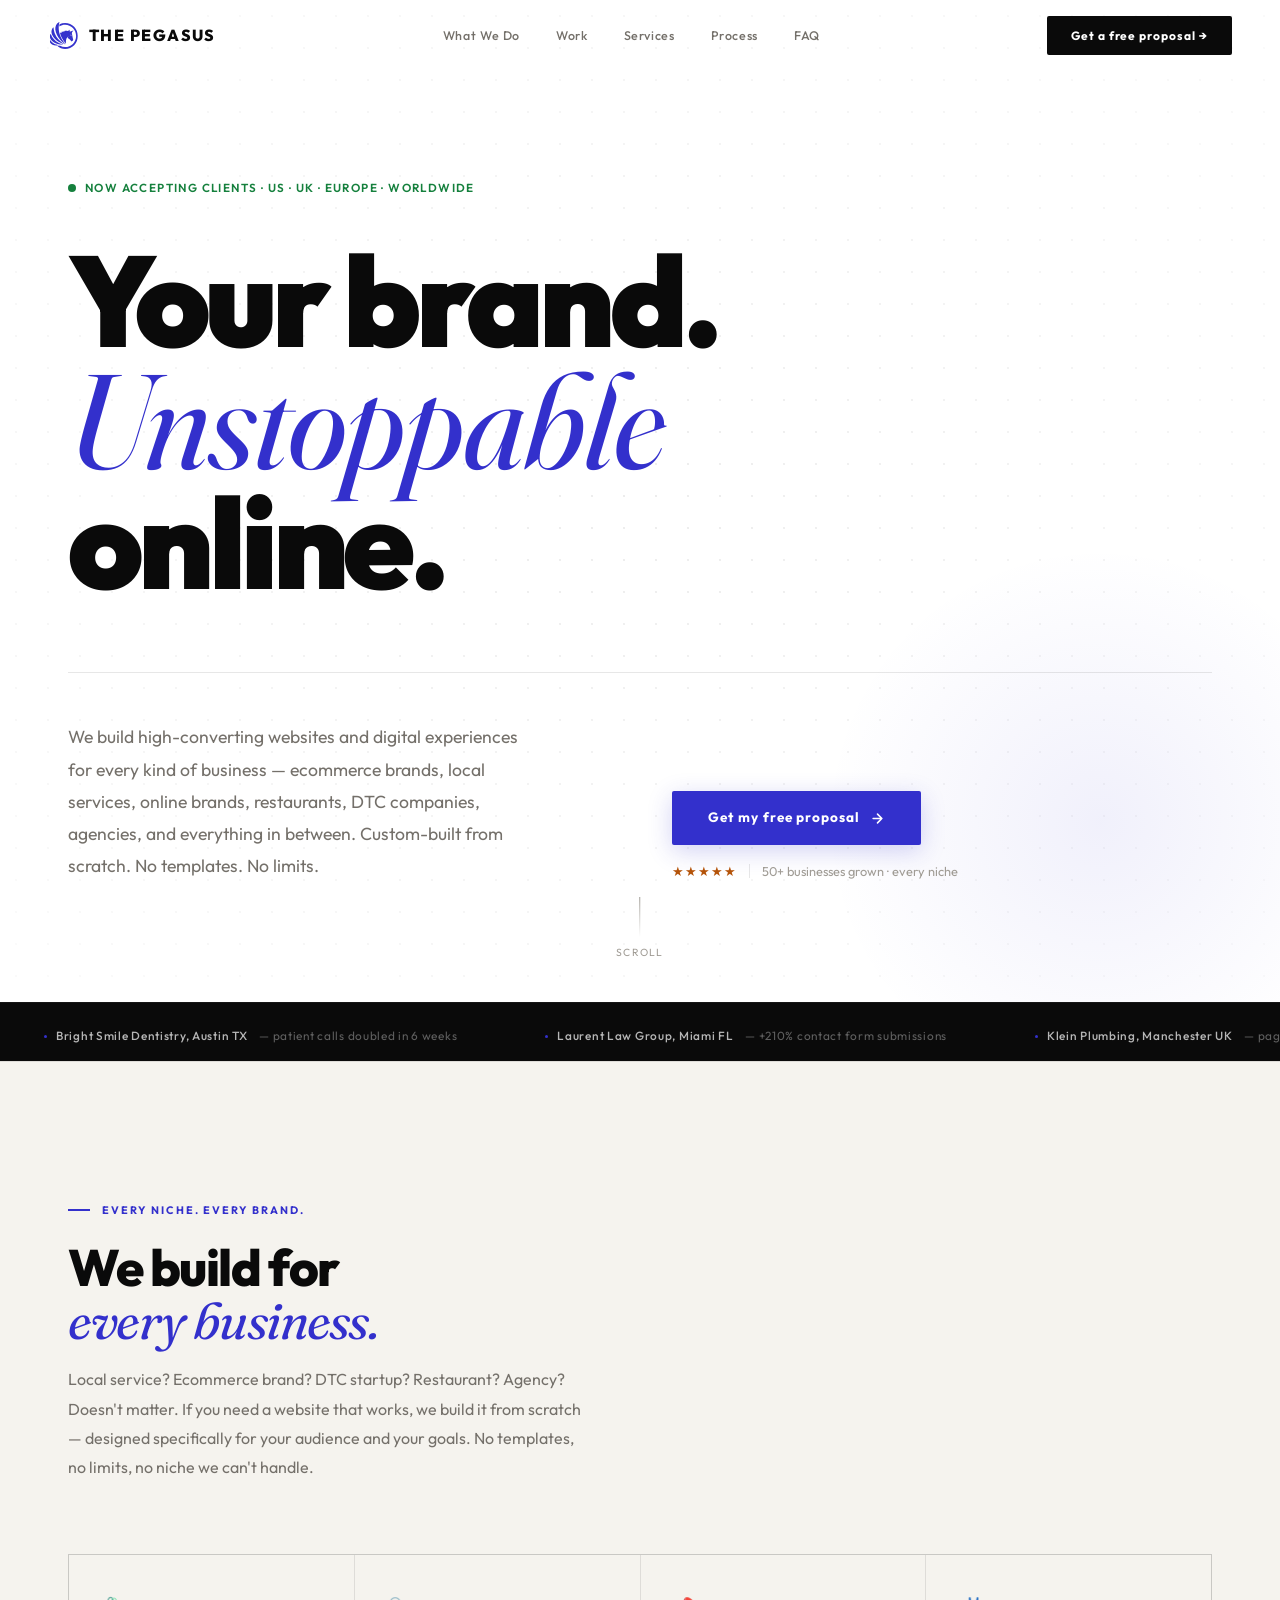
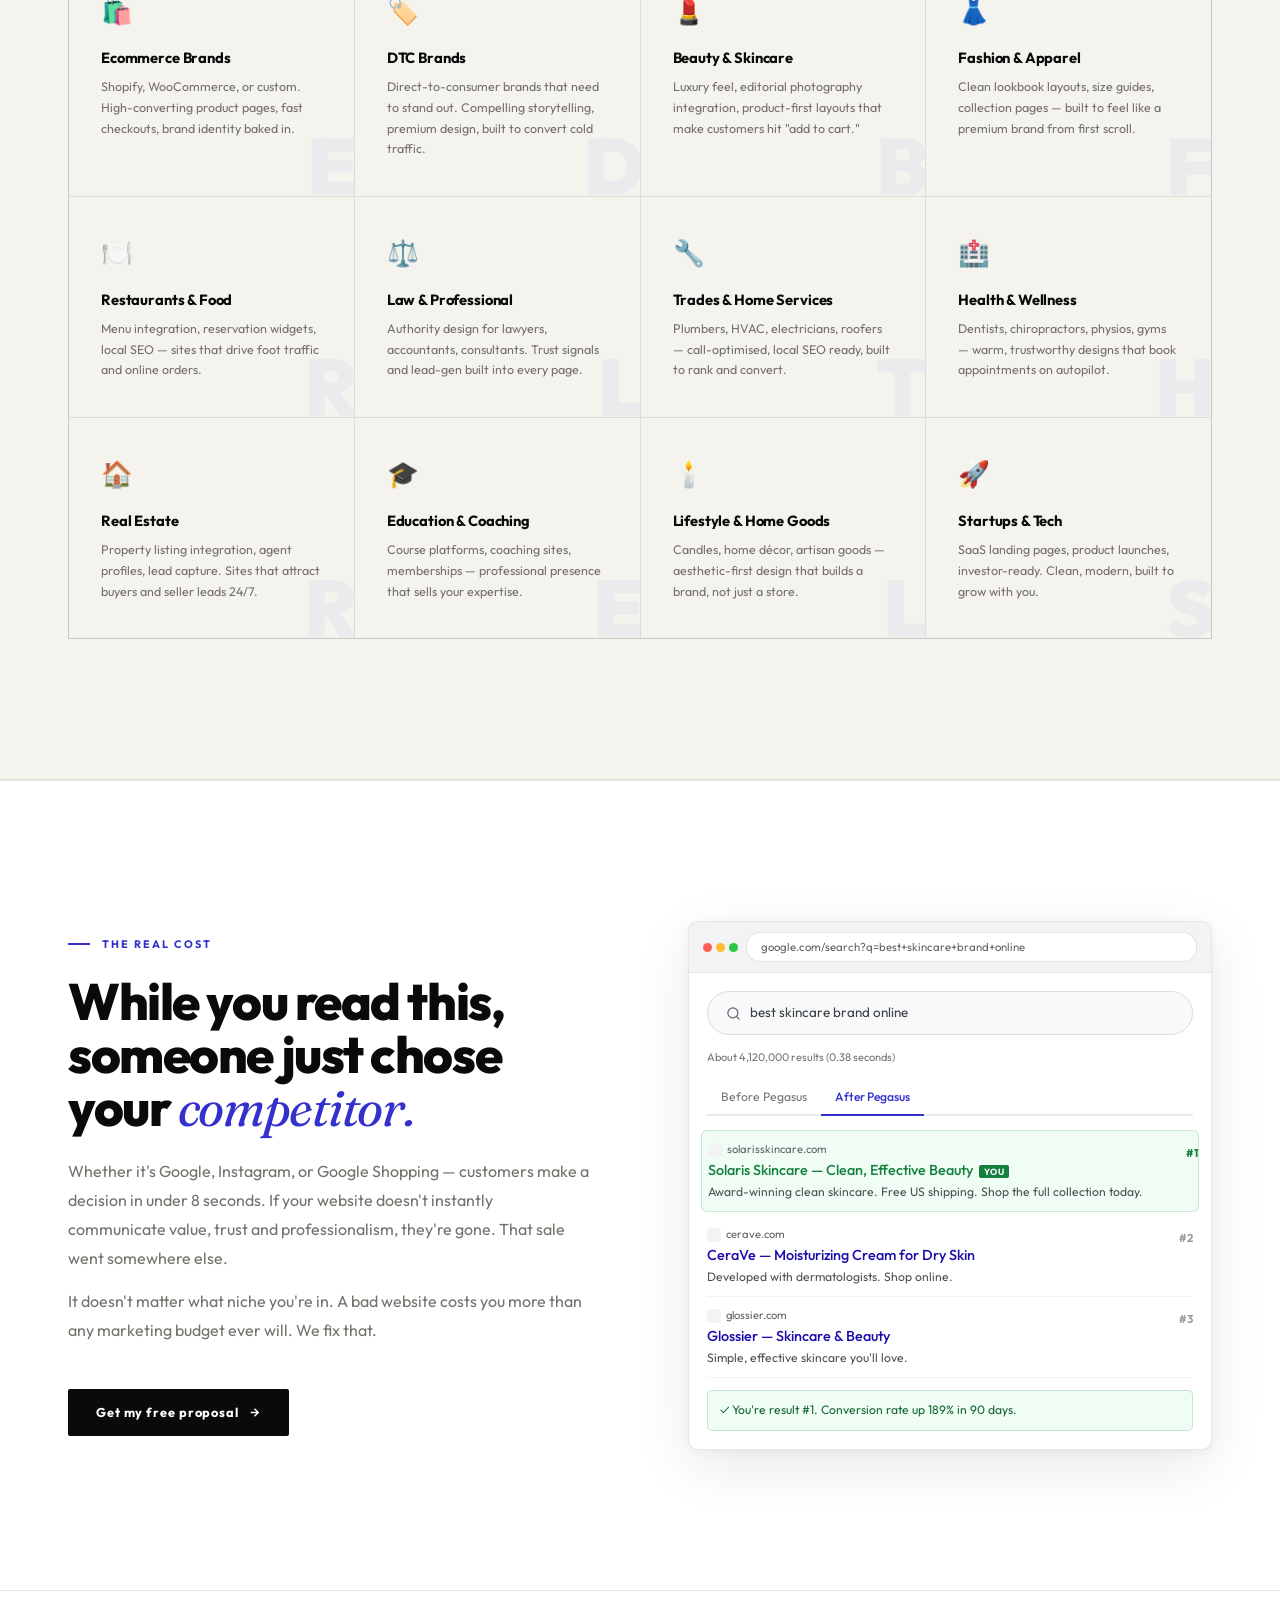
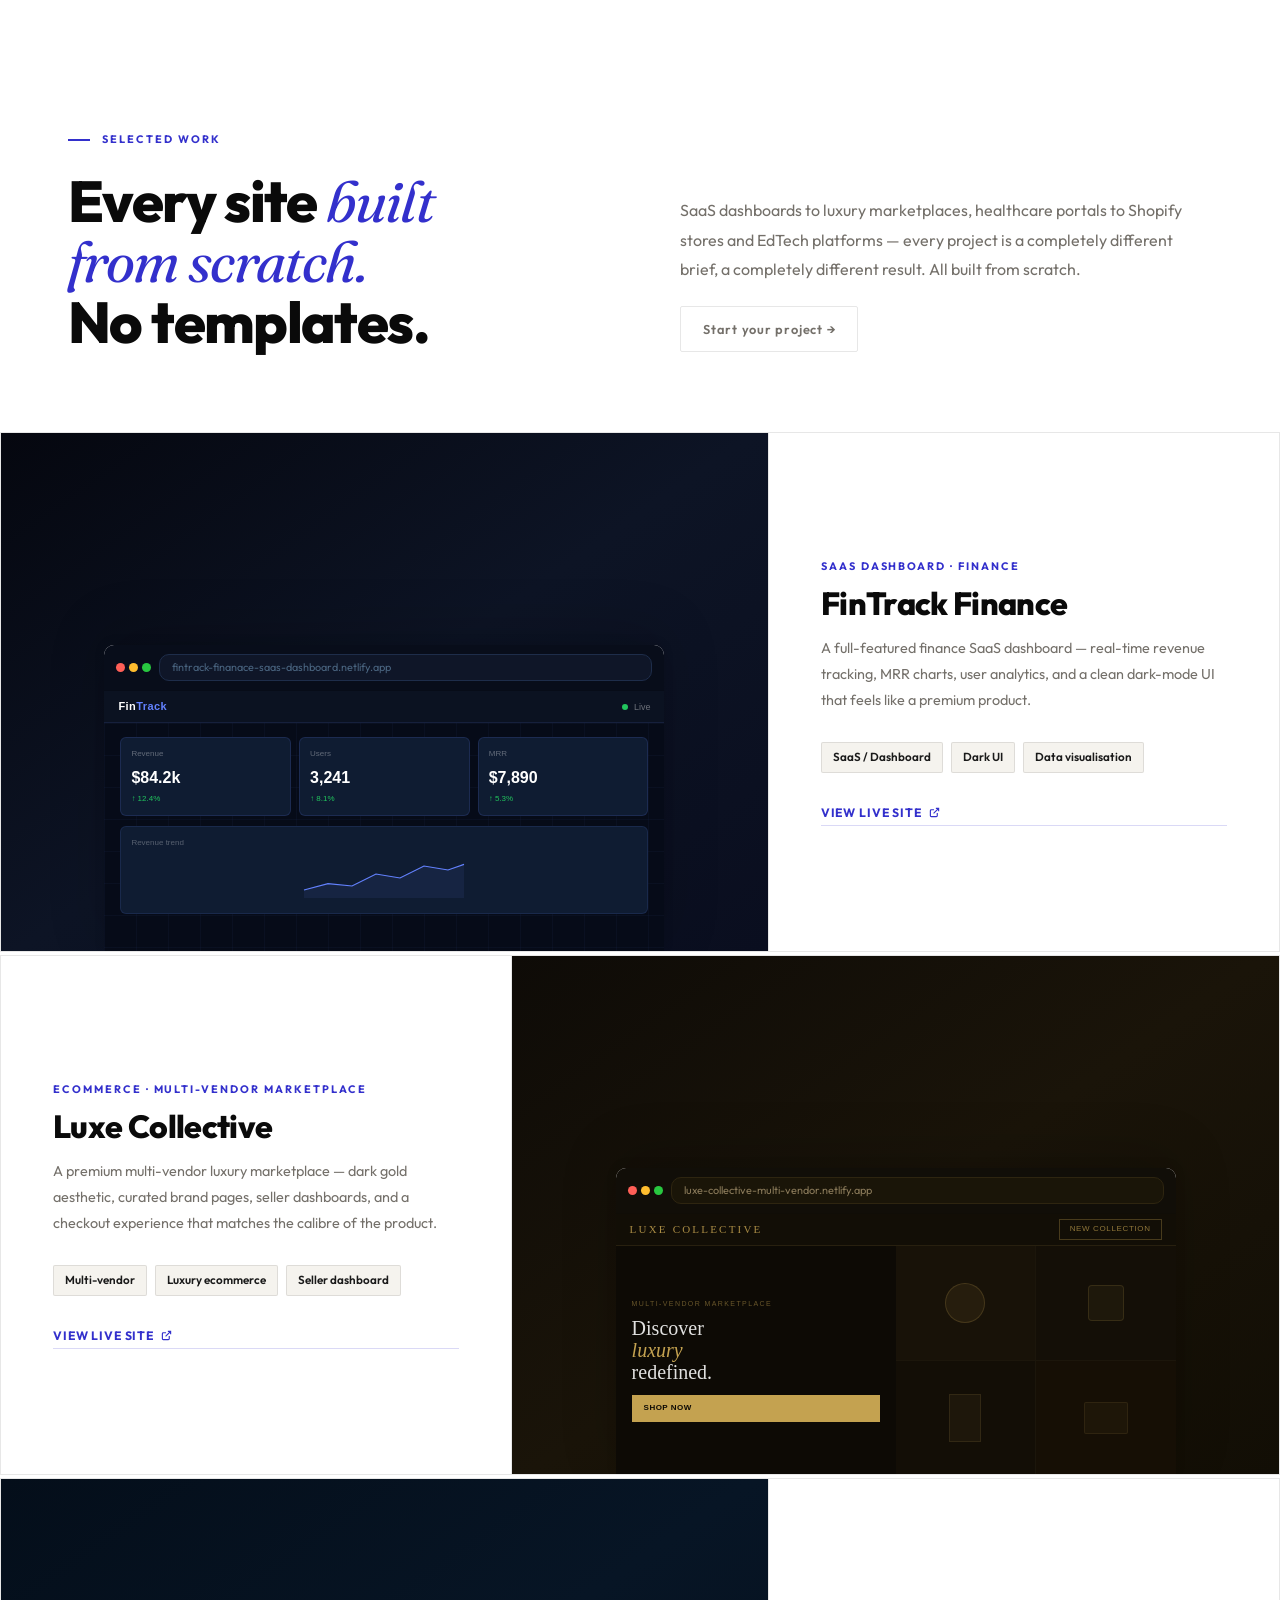
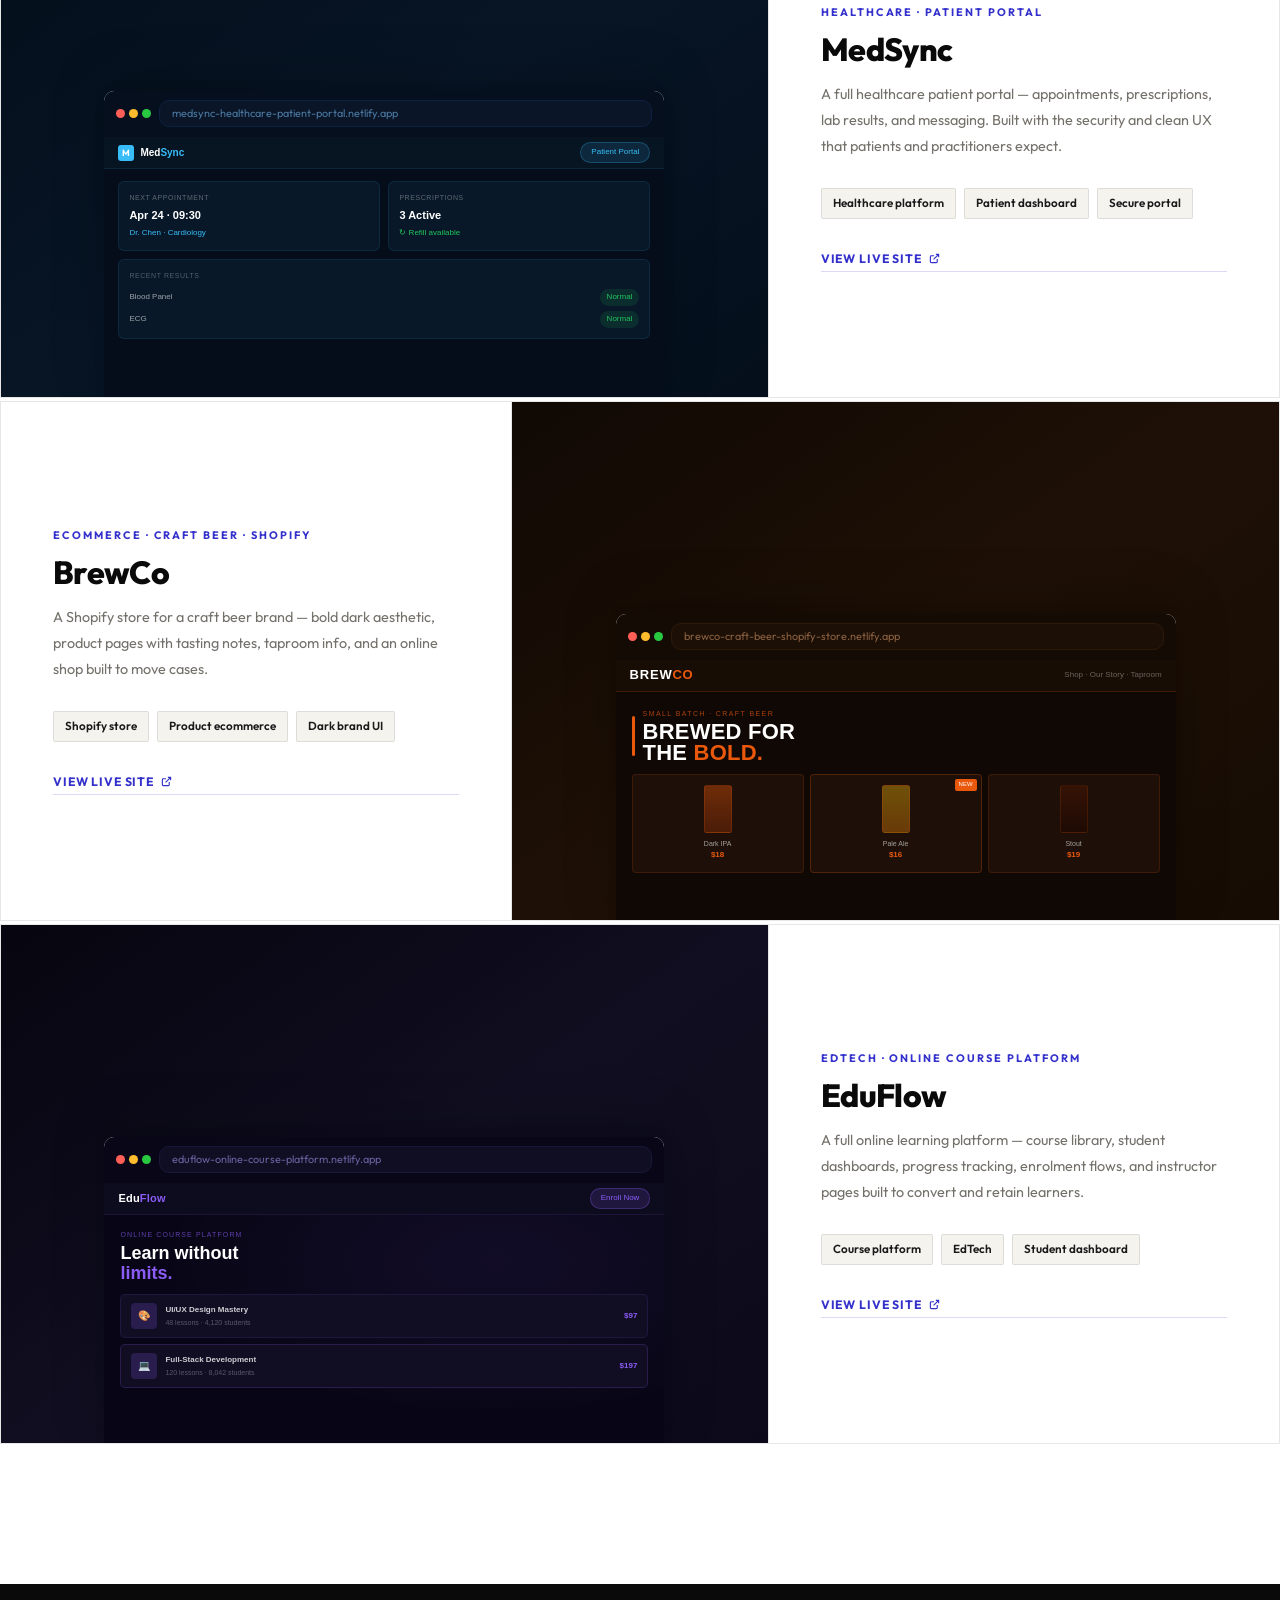
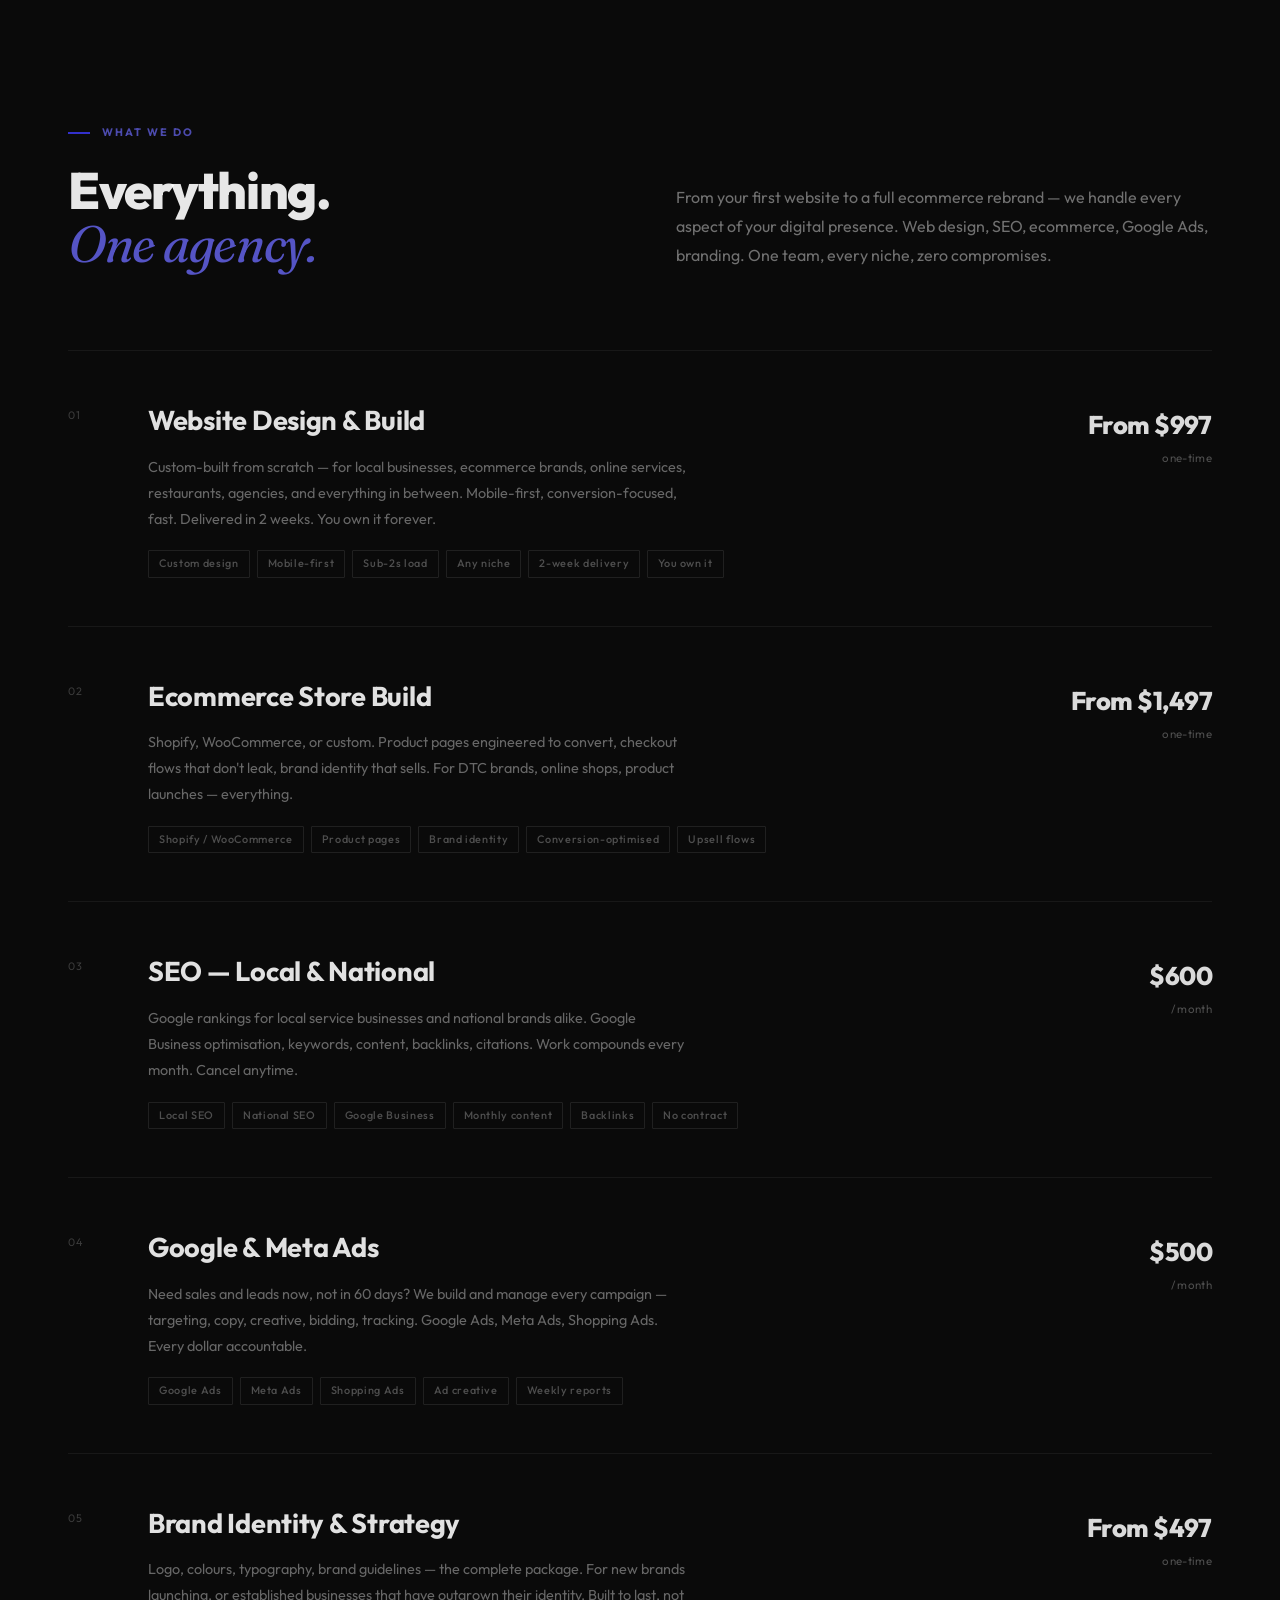
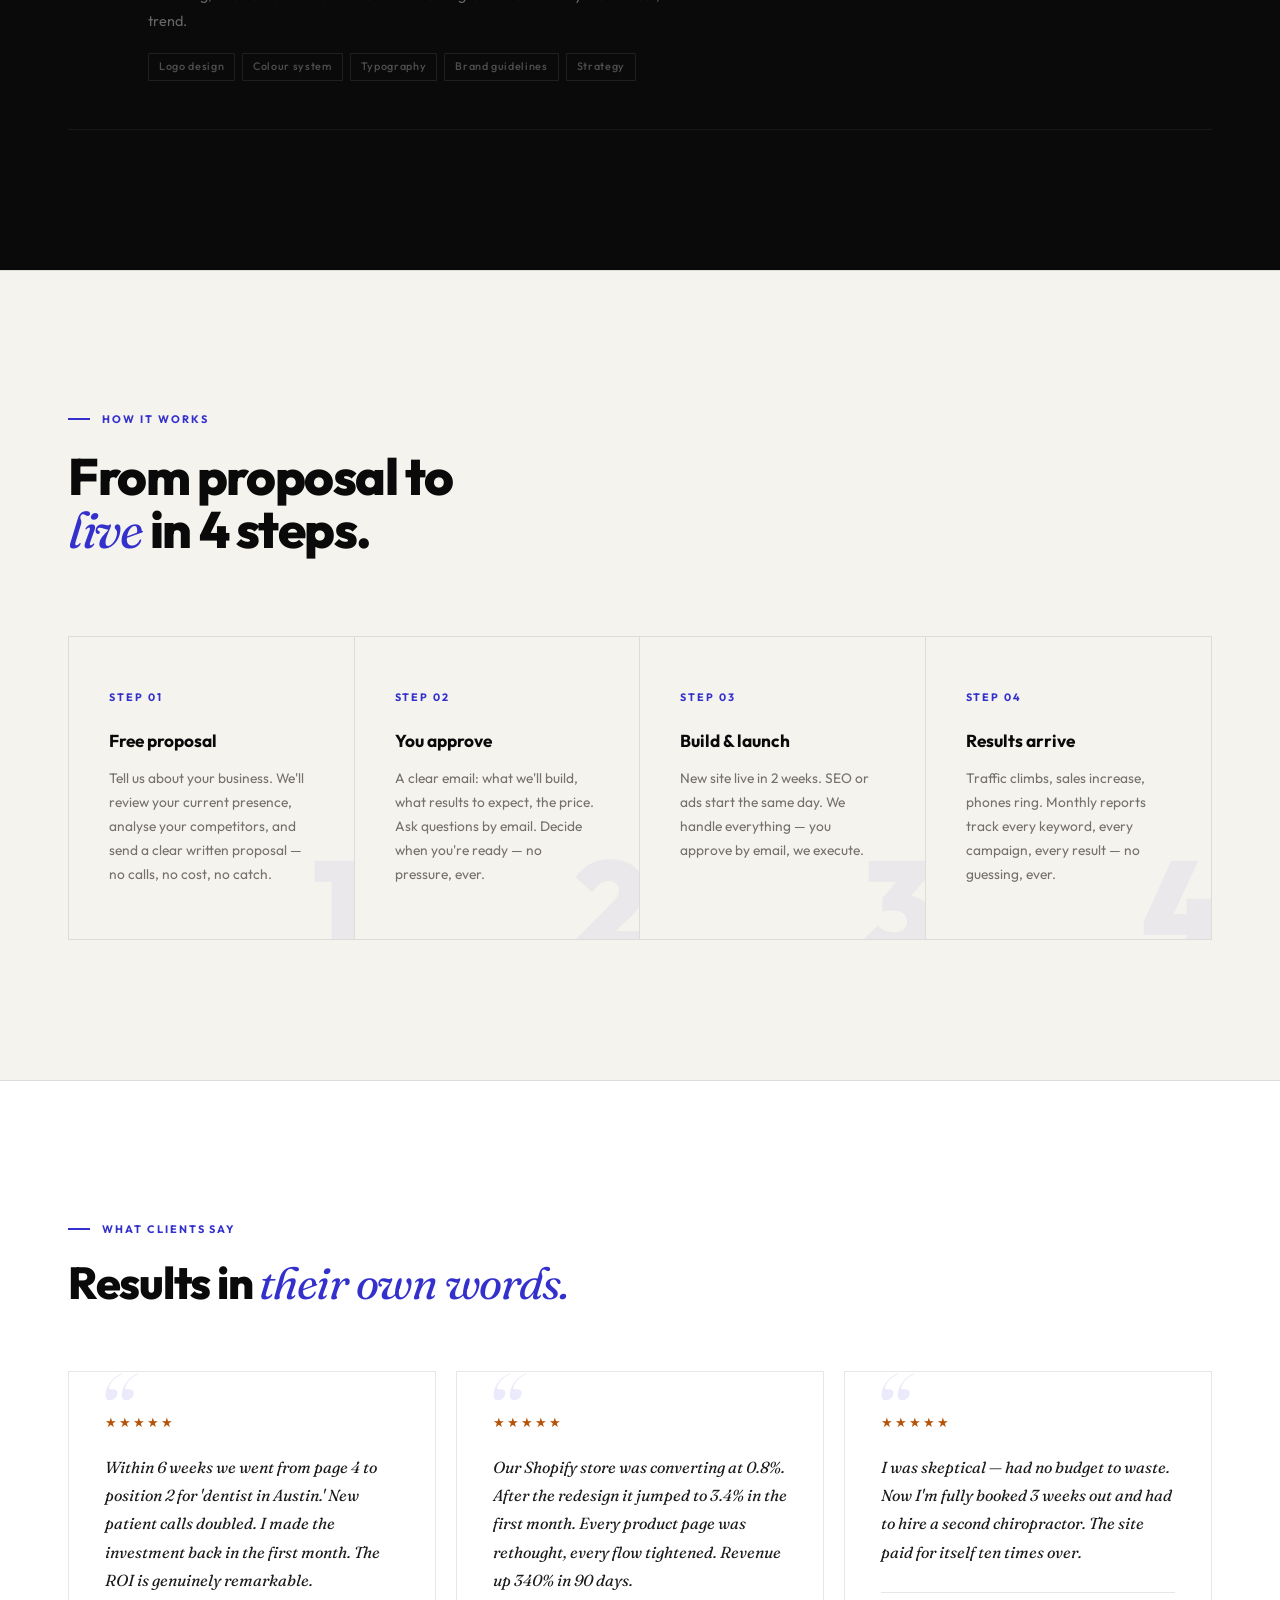
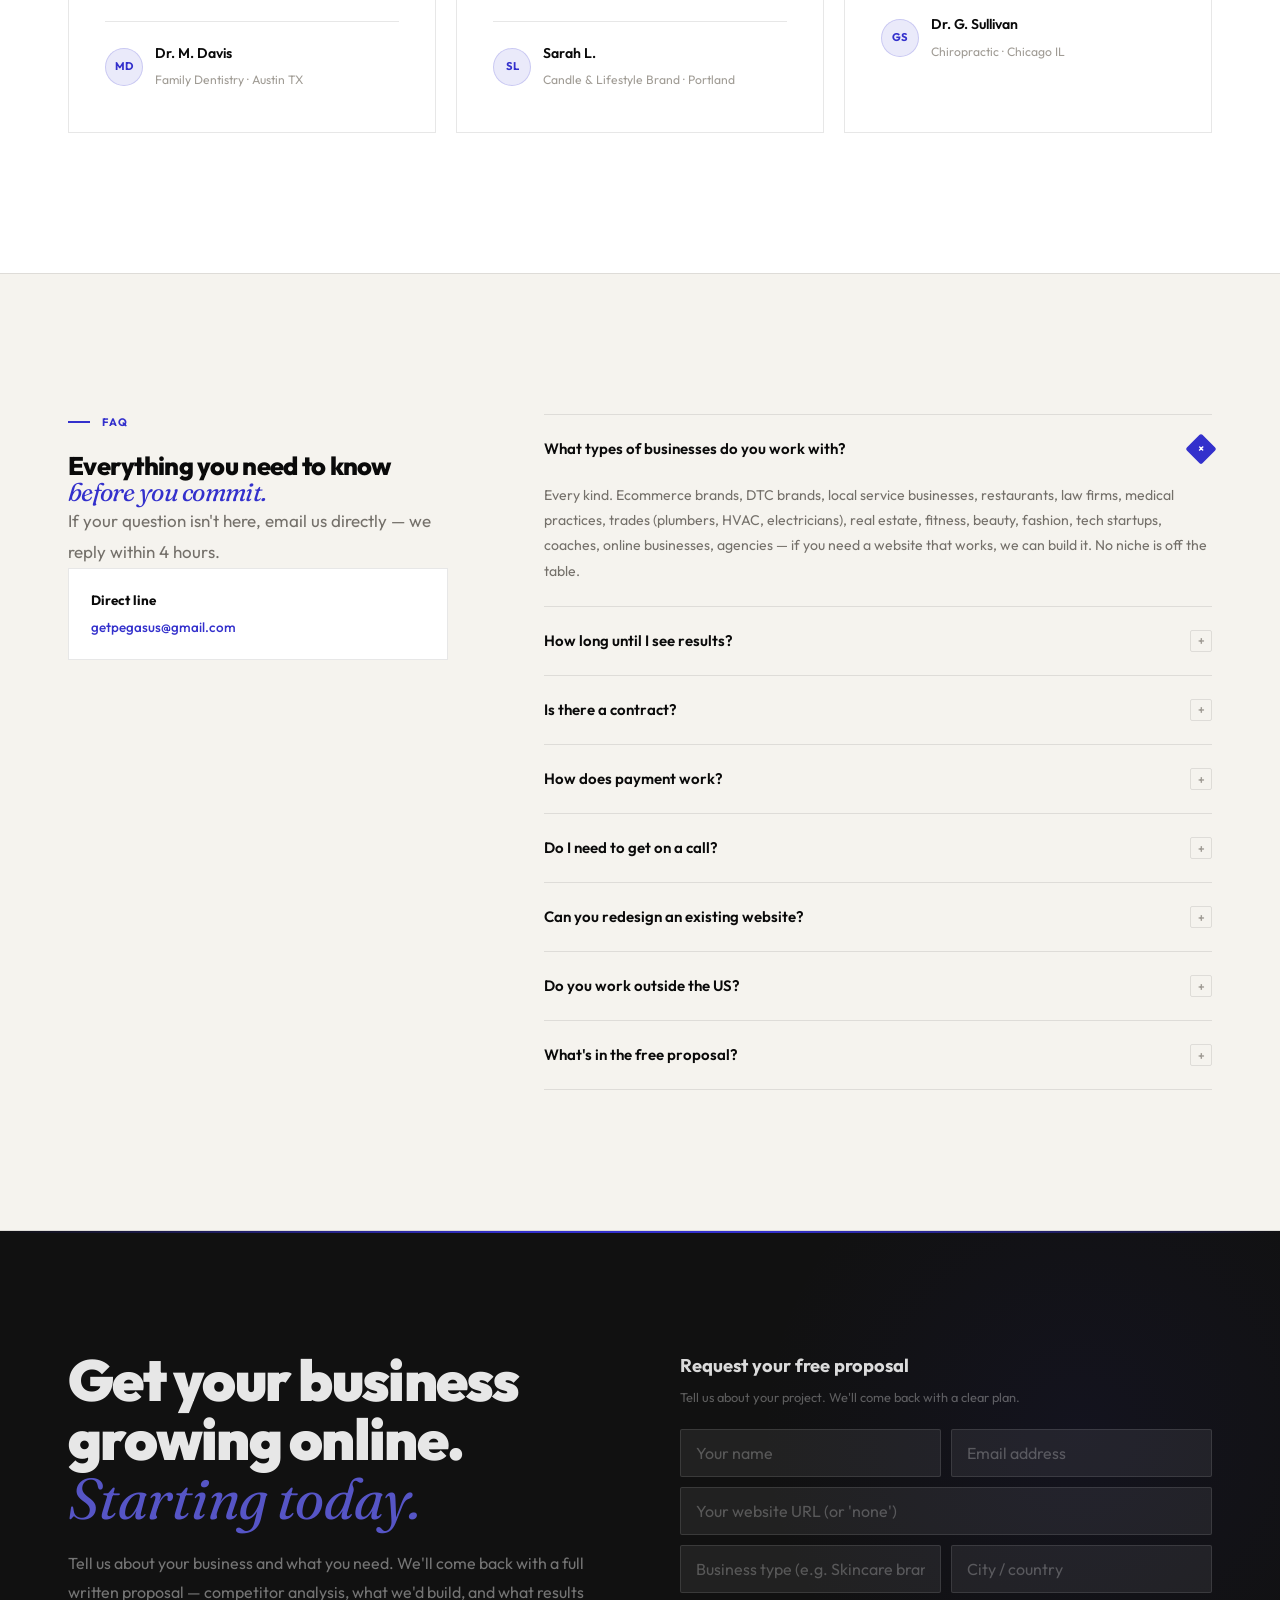
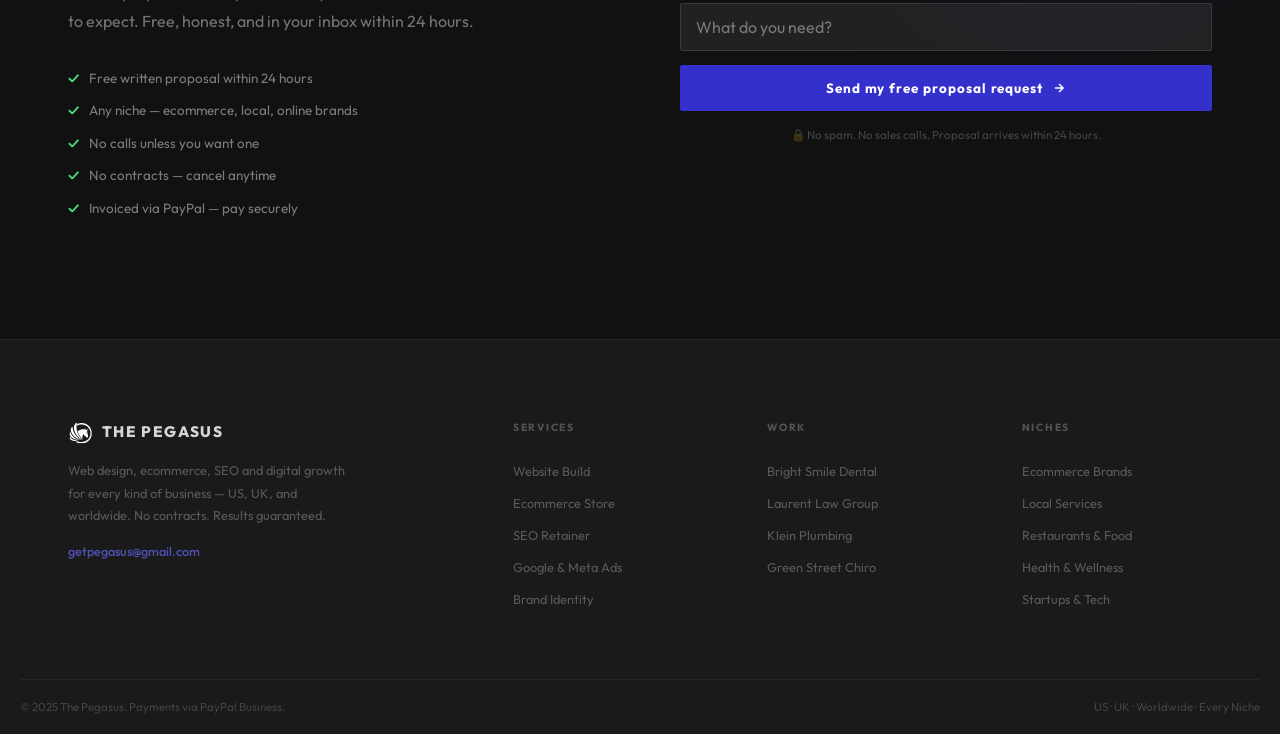
==== commit 3a4152a5: "Update index.html" ====
--- a/index.html
+++ b/index.html
@@ -83,6 +83,7 @@
   border-bottom-color: var(--line);
 }
 @media (max-width: 640px) { .nav { padding: 0 22px; } }
+@media (max-width: 768px) { .nav-btn { display: none; } }
 
 .nav-logo {
   display: flex; align-items: center; gap: 11px;
@@ -692,7 +693,7 @@
 .cta-form-sub { font-size: .8rem; color: rgba(255,255,255,.32); margin-bottom: 20px; }
 .cta-form { display: flex; flex-direction: column; gap: 10px; }
 .cf-row { display: grid; grid-template-columns: 1fr 1fr; gap: 10px; }
-@media (max-width: 480px) { .cf-row { grid-template-columns: 1fr; } }
+@media (max-width: 768px) { .cf-row { grid-template-columns: 1fr; } }
 .cta-form input, .cta-form select {
   background: rgba(255,255,255,.07); border: 1px solid rgba(255,255,255,.11);
   padding: 13px 15px; color: rgba(255,255,255,.85);
@@ -798,6 +799,10 @@
   .niches-grid { grid-template-columns: 1fr 1fr; }
   .niche-card { padding: 24px 20px; }
 }
+@media (max-width: 390px) {
+  .niches-grid { grid-template-columns: 1fr; }
+  .niche-card { padding: 22px 18px; }
+}
 
 </style>
 </head>
@@ -1041,7 +1046,7 @@
         <h2 class="section-h rev">Every site <span class="f">built<br/>from scratch.</span><br/>No templates.</h2>
       </div>
       <div class="work-intro-right rev">
-        <p>From dental practices to law firms, plumbers to ecommerce brands — four completely different identities, four completely different results. Every project starts from a blank canvas.</p>
+        <p>SaaS dashboards to luxury marketplaces, healthcare portals to Shopify stores and EdTech platforms — every project is a completely different brief, a completely different result. All built from scratch.</p>
         <a href="#cta" class="btn-line">Start your project →</a>
       </div>
     </div>
@@ -1049,181 +1054,265 @@
 
   <div class="projects">
 
-    <!-- ─ Dental ─ -->
+    <!-- ─ FinTrack SaaS ─ -->
     <div class="project rev">
-      <div class="proj-visual pv-dental">
-        <div class="proj-bg pv-dental"></div>
+      <div class="proj-visual" style="background:linear-gradient(145deg,#05070f 0%,#0d1425 50%,#0a0e1f 100%)">
+        <div class="proj-bg" style="background:linear-gradient(145deg,#05070f 0%,#0d1425 50%,#0a0e1f 100%)"></div>
         <div class="proj-browser">
-          <div class="pb-bar" style="background:#f3ede0">
+          <div class="pb-bar" style="background:#080d1a">
             <div class="pb-dots"><span></span><span></span><span></span></div>
-            <div class="pb-url" style="background:#faf5ed;border:1px solid rgba(74,112,85,.2);color:#9a9478">brightsmilefamilydentistry.com</div>
+            <div class="pb-url" style="background:#0f1628;border:1px solid #1e2d4a;color:#4a6580">fintrack-finanace-saas-dashboard.netlify.app</div>
           </div>
-          <div class="proj-preview" style="display:grid;grid-template-columns:1fr 1fr;height:260px;overflow:hidden">
-            <div style="background:#faf5ed;padding:20px;display:flex;flex-direction:column;justify-content:center;position:relative;overflow:hidden">
-              <div style="position:absolute;bottom:-20px;left:-10px;font-family:Georgia,serif;font-size:100px;font-weight:600;font-style:italic;color:rgba(74,112,85,.04);line-height:1">S</div>
-              <div style="font-size:9px;color:#4a7055;letter-spacing:.12em;text-transform:uppercase;margin-bottom:10px;font-family:sans-serif;display:flex;align-items:center;gap:5px"><span style="width:8px;height:8px;border-radius:50%;background:#4a7055;display:inline-block"></span>Family Dentistry · Austin, Texas</div>
-              <div style="font-family:Georgia,serif;font-size:24px;font-weight:400;color:#1a1a14;line-height:1.08;margin-bottom:14px">Your smile<br/>deserves<br/><em style="color:#4a7055">the best</em><br/>care.</div>
-              <div style="display:flex;gap:8px">
-                <div style="background:#4a7055;color:white;font-size:10px;padding:8px 14px;border-radius:20px;font-family:sans-serif;font-weight:600">Book appointment</div>
-                <div style="border:1px solid rgba(74,112,85,.3);color:#4a7055;font-size:10px;padding:7px 12px;border-radius:20px;font-family:sans-serif">Our services</div>
+          <div style="background:#060b18;height:260px;overflow:hidden;position:relative">
+            <div style="position:absolute;inset:0;background-image:linear-gradient(rgba(99,130,255,.04) 1px,transparent 1px),linear-gradient(90deg,rgba(99,130,255,.04) 1px,transparent 1px);background-size:32px 32px"></div>
+            <div style="background:#0b1221;height:32px;border-bottom:1px solid rgba(99,130,255,.12);display:flex;align-items:center;padding:0 14px;justify-content:space-between;position:relative;z-index:1">
+              <span style="font-family:sans-serif;font-size:11px;font-weight:800;color:white;letter-spacing:.04em">Fin<span style="color:#6382ff">Track</span></span>
+              <div style="display:flex;gap:6px;align-items:center">
+                <div style="width:6px;height:6px;border-radius:50%;background:#22c55e"></div>
+                <span style="font-size:9px;color:rgba(255,255,255,.4);font-family:sans-serif">Live</span>
               </div>
             </div>
-            <div style="background:linear-gradient(160deg,#5e8a6a 0%,#4a7055 40%,#2d5a3d 100%);display:flex;flex-direction:column;justify-content:flex-end">
-              <div style="padding:16px 14px;border-top:1px solid rgba(255,255,255,.1)">
-                <div style="font-family:Georgia,serif;font-size:13px;font-style:italic;color:rgba(255,255,255,.85);line-height:1.5;margin-bottom:6px">"Every visit should leave you feeling better than when you arrived."</div>
-                <div style="font-size:10px;color:rgba(255,255,255,.45);font-family:sans-serif">Dr. Priya Rajanna — 15 years in Austin</div>
+            <div style="padding:14px 16px;position:relative;z-index:1">
+              <div style="display:grid;grid-template-columns:1fr 1fr 1fr;gap:8px;margin-bottom:10px">
+                <div style="background:#0f1c32;border:1px solid rgba(99,130,255,.15);padding:10px;border-radius:6px">
+                  <div style="font-size:8px;color:rgba(255,255,255,.35);font-family:sans-serif;margin-bottom:4px">Revenue</div>
+                  <div style="font-size:16px;font-weight:700;color:white;font-family:sans-serif">$84.2k</div>
+                  <div style="font-size:8px;color:#22c55e;font-family:sans-serif;margin-top:2px">↑ 12.4%</div>
+                </div>
+                <div style="background:#0f1c32;border:1px solid rgba(99,130,255,.15);padding:10px;border-radius:6px">
+                  <div style="font-size:8px;color:rgba(255,255,255,.35);font-family:sans-serif;margin-bottom:4px">Users</div>
+                  <div style="font-size:16px;font-weight:700;color:white;font-family:sans-serif">3,241</div>
+                  <div style="font-size:8px;color:#22c55e;font-family:sans-serif;margin-top:2px">↑ 8.1%</div>
+                </div>
+                <div style="background:#0f1c32;border:1px solid rgba(99,130,255,.15);padding:10px;border-radius:6px">
+                  <div style="font-size:8px;color:rgba(255,255,255,.35);font-family:sans-serif;margin-bottom:4px">MRR</div>
+                  <div style="font-size:16px;font-weight:700;color:white;font-family:sans-serif">$7,890</div>
+                  <div style="font-size:8px;color:#22c55e;font-family:sans-serif;margin-top:2px">↑ 5.3%</div>
+                </div>
               </div>
-              <div style="display:grid;grid-template-columns:1fr 1fr 1fr;border-top:1px solid rgba(255,255,255,.08)">
-                <div style="padding:12px 8px;text-align:center;border-right:1px solid rgba(255,255,255,.07)"><div style="font-family:Georgia,serif;font-size:16px;color:rgba(255,255,255,.85)">15+</div><div style="font-size:8px;color:rgba(255,255,255,.35);font-family:sans-serif;margin-top:2px">Years</div></div>
-                <div style="padding:12px 8px;text-align:center;border-right:1px solid rgba(255,255,255,.07)"><div style="font-family:Georgia,serif;font-size:16px;color:rgba(255,255,255,.85)">4.9★</div><div style="font-size:8px;color:rgba(255,255,255,.35);font-family:sans-serif;margin-top:2px">Rating</div></div>
-                <div style="padding:12px 8px;text-align:center"><div style="font-family:Georgia,serif;font-size:16px;color:rgba(255,255,255,.85)">4.8k</div><div style="font-size:8px;color:rgba(255,255,255,.35);font-family:sans-serif;margin-top:2px">Patients</div></div>
+              <div style="background:#0f1c32;border:1px solid rgba(99,130,255,.12);padding:10px;border-radius:6px;height:88px;position:relative;overflow:hidden">
+                <div style="font-size:8px;color:rgba(255,255,255,.3);font-family:sans-serif;margin-bottom:8px">Revenue trend</div>
+                <svg viewBox="0 0 200 50" style="width:100%;height:40px"><polyline points="0,40 30,32 60,35 90,20 120,25 150,10 180,15 200,8" fill="none" stroke="#6382ff" stroke-width="1.5"/><polygon points="0,40 30,32 60,35 90,20 120,25 150,10 180,15 200,8 200,50 0,50" fill="rgba(99,130,255,.08)"/></svg>
               </div>
             </div>
           </div>
         </div>
       </div>
       <div class="proj-info">
-        <div class="proj-cat">Dental Practice · Austin, TX</div>
-        <div class="proj-name">Bright Smile Family Dentistry</div>
-        <p class="proj-desc">Editorial warmth meets clinical trust. Split-panel hero — cream left, forest green right. The anxiety of visiting a dentist replaced by the feeling of a trusted friend.</p>
+        <div class="proj-cat">SaaS Dashboard · Finance</div>
+        <div class="proj-name">FinTrack Finance</div>
+        <p class="proj-desc">A full-featured finance SaaS dashboard — real-time revenue tracking, MRR charts, user analytics, and a clean dark-mode UI that feels like a premium product.</p>
         <div class="proj-pills">
-          <div class="proj-pill"><span class="up">↑</span> Page 4 → #1</div>
-          <div class="proj-pill">+127% monthly calls</div>
-          <div class="proj-pill">38 days to page 1</div>
-        </div>
-        <a href="https://brightsmile-dental.vercel.app" target="_blank" rel="noopener" class="proj-link">View live site <svg width="11" height="11" viewBox="0 0 24 24" fill="none" stroke="currentColor" stroke-width="2.5"><path d="M18 13v6a2 2 0 0 1-2 2H5a2 2 0 0 1-2-2V8a2 2 0 0 1 2-2h6m4-3h6v6m-11 5L21 3"/></svg></a>
-      </div>
-    </div>
-
-    <!-- ─ Law ─ -->
+          <div class="proj-pill">SaaS / Dashboard</div>
+          <div class="proj-pill">Dark UI</div>
+          <div class="proj-pill">Data visualisation</div>
+        </div>
+        <a href="https://fintrack-finanace-saas-dashboard.netlify.app/" target="_blank" rel="noopener" class="proj-link">View live site <svg width="11" height="11" viewBox="0 0 24 24" fill="none" stroke="currentColor" stroke-width="2.5"><path d="M18 13v6a2 2 0 0 1-2 2H5a2 2 0 0 1-2-2V8a2 2 0 0 1 2-2h6m4-3h6v6m-11 5L21 3"/></svg></a>
+      </div>
+    </div>
+
+    <!-- ─ Luxe Collective ─ -->
     <div class="project flip rev">
-      <div class="proj-visual pv-law">
-        <div class="proj-bg pv-law"></div>
+      <div class="proj-visual" style="background:linear-gradient(145deg,#0e0b07 0%,#1a1409 50%,#120e05 100%)">
+        <div class="proj-bg" style="background:linear-gradient(145deg,#0e0b07 0%,#1a1409 50%,#120e05 100%)"></div>
         <div class="proj-browser">
-          <div class="pb-bar" style="background:#0c0c0c">
+          <div class="pb-bar" style="background:#110e08">
             <div class="pb-dots"><span></span><span></span><span></span></div>
-            <div class="pb-url" style="background:#1a1a1a;border:1px solid #333;color:#666">laurentlaw.com</div>
+            <div class="pb-url" style="background:#1a1508;border:1px solid #2e2510;color:#8a7a5a">luxe-collective-multi-vendor.netlify.app</div>
           </div>
-          <div class="proj-preview-dark" style="background:#050505;height:260px;overflow:hidden;position:relative">
-            <div style="position:absolute;inset:0;background-image:linear-gradient(rgba(184,146,42,.035) 1px,transparent 1px),linear-gradient(90deg,rgba(184,146,42,.035) 1px,transparent 1px);background-size:48px 48px"></div>
-            <div style="background:rgba(5,5,8,.92);height:36px;border-bottom:1px solid rgba(184,146,42,.15);display:flex;align-items:center;padding:0 16px;position:relative;z-index:1;justify-content:space-between">
-              <span style="font-family:Georgia,serif;font-size:11px;color:rgba(255,255,255,.75);letter-spacing:.1em;text-transform:uppercase">LAURENT<span style="color:#b8922a">.</span>LAW</span>
-              <div style="border:1px solid rgba(184,146,42,.5);color:#b8922a;font-size:8px;padding:4px 10px;font-family:sans-serif;letter-spacing:.08em">FREE CONSULTATION</div>
+          <div style="background:#0d0a05;height:260px;overflow:hidden;position:relative">
+            <div style="background:#120e06;height:32px;border-bottom:1px solid rgba(196,162,80,.12);display:flex;align-items:center;padding:0 14px;justify-content:space-between">
+              <span style="font-family:Georgia,serif;font-size:11px;color:rgba(196,162,80,.85);letter-spacing:.2em;text-transform:uppercase">LUXE COLLECTIVE</span>
+              <div style="border:1px solid rgba(196,162,80,.3);color:rgba(196,162,80,.7);font-size:8px;padding:3px 10px;font-family:sans-serif;letter-spacing:.08em">NEW COLLECTION</div>
             </div>
-            <div style="padding:20px 18px 0;position:relative;z-index:1">
-              <div style="font-size:8px;color:rgba(184,146,42,.65);letter-spacing:.2em;text-transform:uppercase;margin-bottom:10px;font-family:sans-serif">Personal Injury Attorneys · Miami, FL</div>
-              <div style="font-family:Georgia,serif;font-size:28px;font-weight:400;color:rgba(255,255,255,.88);line-height:1.02;margin-bottom:14px">When you're injured,<br/>you deserve<br/><em style="color:#b8922a;font-size:32px">maximum</em><br/>recovery.</div>
-              <div style="display:flex;gap:10px">
-                <div style="background:#b8922a;color:#050505;font-size:9px;padding:8px 16px;font-family:sans-serif;font-weight:700;letter-spacing:.06em">FREE CONSULTATION</div>
-                <div style="border:1px solid rgba(184,146,42,.4);color:rgba(184,146,42,.7);font-size:9px;padding:7px 14px;font-family:sans-serif">Case results</div>
+            <div style="display:grid;grid-template-columns:1fr 1fr;height:228px">
+              <div style="padding:16px;display:flex;flex-direction:column;justify-content:center">
+                <div style="font-size:7px;color:rgba(196,162,80,.5);letter-spacing:.2em;text-transform:uppercase;font-family:sans-serif;margin-bottom:8px">Multi-Vendor Marketplace</div>
+                <div style="font-family:Georgia,serif;font-size:20px;font-weight:400;color:rgba(255,255,255,.88);line-height:1.1;margin-bottom:12px">Discover<br/><em style="color:#c4a250">luxury</em><br/>redefined.</div>
+                <div style="background:#c4a250;color:#0d0a05;font-size:8px;padding:7px 12px;font-family:sans-serif;font-weight:700;letter-spacing:.06em;display:inline-block">SHOP NOW</div>
+              </div>
+              <div style="display:grid;grid-template-columns:1fr 1fr;grid-template-rows:1fr 1fr;gap:1px;background:rgba(196,162,80,.08)">
+                <div style="background:#181208;display:flex;align-items:center;justify-content:center"><div style="width:40px;height:40px;border-radius:50%;background:rgba(196,162,80,.08);border:1px solid rgba(196,162,80,.2)"></div></div>
+                <div style="background:#140f07;display:flex;align-items:center;justify-content:center"><div style="width:36px;height:36px;border-radius:4px;background:rgba(196,162,80,.06);border:1px solid rgba(196,162,80,.15)"></div></div>
+                <div style="background:#130e06;display:flex;align-items:center;justify-content:center"><div style="width:32px;height:48px;background:rgba(196,162,80,.06);border:1px solid rgba(196,162,80,.12)"></div></div>
+                <div style="background:#160f05;display:flex;align-items:center;justify-content:center"><div style="width:44px;height:32px;border-radius:2px;background:rgba(196,162,80,.05);border:1px solid rgba(196,162,80,.1)"></div></div>
               </div>
             </div>
           </div>
         </div>
       </div>
       <div class="proj-info">
-        <div class="proj-cat">Personal Injury Law · Miami, FL</div>
-        <div class="proj-name">Laurent Law Group</div>
-        <p class="proj-desc">Pure black × gold. Case results front and centre. The architecture of authority — a site that commands the weight of $50M+ in recoveries.</p>
+        <div class="proj-cat">Ecommerce · Multi-Vendor Marketplace</div>
+        <div class="proj-name">Luxe Collective</div>
+        <p class="proj-desc">A premium multi-vendor luxury marketplace — dark gold aesthetic, curated brand pages, seller dashboards, and a checkout experience that matches the calibre of the product.</p>
         <div class="proj-pills">
-          <div class="proj-pill"><span class="up">↑</span> Page 3 → #1</div>
-          <div class="proj-pill">+210% enquiries</div>
-          <div class="proj-pill">29 days to page 1</div>
-        </div>
-        <a href="https://laurent-lawgroup.vercel.app" target="_blank" rel="noopener" class="proj-link">View live site <svg width="11" height="11" viewBox="0 0 24 24" fill="none" stroke="currentColor" stroke-width="2.5"><path d="M18 13v6a2 2 0 0 1-2 2H5a2 2 0 0 1-2-2V8a2 2 0 0 1 2-2h6m4-3h6v6m-11 5L21 3"/></svg></a>
-      </div>
-    </div>
-
-    <!-- ─ Plumbing ─ -->
+          <div class="proj-pill">Multi-vendor</div>
+          <div class="proj-pill">Luxury ecommerce</div>
+          <div class="proj-pill">Seller dashboard</div>
+        </div>
+        <a href="https://luxe-collective-multi-vendor.netlify.app" target="_blank" rel="noopener" class="proj-link">View live site <svg width="11" height="11" viewBox="0 0 24 24" fill="none" stroke="currentColor" stroke-width="2.5"><path d="M18 13v6a2 2 0 0 1-2 2H5a2 2 0 0 1-2-2V8a2 2 0 0 1 2-2h6m4-3h6v6m-11 5L21 3"/></svg></a>
+      </div>
+    </div>
+
+    <!-- ─ MedSync ─ -->
     <div class="project rev">
-      <div class="proj-visual pv-plumb">
-        <div class="proj-bg pv-plumb"></div>
+      <div class="proj-visual" style="background:linear-gradient(145deg,#040e1a 0%,#071525 50%,#050f1c 100%)">
+        <div class="proj-bg" style="background:linear-gradient(145deg,#040e1a 0%,#071525 50%,#050f1c 100%)"></div>
         <div class="proj-browser">
-          <div class="pb-bar" style="background:#0f1f38">
+          <div class="pb-bar" style="background:#060f1e">
             <div class="pb-dots"><span></span><span></span><span></span></div>
-            <div class="pb-url" style="background:#162744;border:1px solid #1f3458;color:#7a8e9e">klein-plumbing.co.uk</div>
+            <div class="pb-url" style="background:#0a1628;border:1px solid #0e2040;color:#4a78a0">medsync-healthcare-patient-portal.netlify.app</div>
           </div>
-          <div style="background:#0a1523;height:260px;overflow:hidden;position:relative" id="plumb-bg">
-            <div style="background:#f05a1e;height:22px;display:flex;align-items:center;justify-content:center"><span style="font-size:9px;color:white;font-family:sans-serif;font-weight:600;letter-spacing:.04em">🔧 EMERGENCY PLUMBER · 0161 312 3229 · 24/7 · NO CALL-OUT CHARGE</span></div>
-            <div style="background:#0e1f34;height:32px;border-bottom:3px solid #f05a1e;display:flex;align-items:center;padding:0 14px;justify-content:space-between"><span style="font-family:sans-serif;font-size:13px;font-weight:900;text-transform:uppercase;color:white;letter-spacing:.04em">KLEIN<em style="font-style:normal;color:#f05a1e">&</em>CO</span><div style="background:#f05a1e;color:white;font-size:9px;padding:5px 10px;font-family:sans-serif;font-weight:700">📞 0161 312 3229</div></div>
-            <div class="proj-plumb-inner" style="display:grid;grid-template-columns:1fr 160px;height:206px">
-              <div style="padding:16px;display:flex;flex-direction:column;justify-content:center">
-                <div style="font-size:8px;background:rgba(240,90,30,.18);border:1px solid rgba(240,90,30,.3);color:#f07540;padding:4px 10px;display:inline-block;margin-bottom:12px;font-family:sans-serif;font-weight:700;letter-spacing:.1em;text-transform:uppercase">Manchester's #1 Rated Plumber</div>
-                <div style="font-family:sans-serif;font-size:34px;font-weight:900;text-transform:uppercase;color:white;line-height:.92;letter-spacing:.01em;margin-bottom:14px">FAST.<br/>FAIR.<br/><span style="color:#f05a1e">FIXED.</span></div>
-                <div style="display:flex;gap:8px">
-                  <div style="background:#f05a1e;color:white;font-size:9px;padding:8px 12px;font-family:sans-serif;font-weight:700">📞 CALL NOW — 24/7</div>
-                  <div style="border:1.5px solid rgba(255,255,255,.22);color:rgba(255,255,255,.65);font-size:9px;padding:7px 12px;font-family:sans-serif">Our services</div>
+          <div style="background:#050d1a;height:260px;overflow:hidden;position:relative">
+            <div style="background:#071422;height:32px;border-bottom:1px solid rgba(56,189,248,.1);display:flex;align-items:center;padding:0 14px;justify-content:space-between">
+              <div style="display:flex;align-items:center;gap:6px">
+                <div style="width:16px;height:16px;background:#38bdf8;border-radius:3px;display:flex;align-items:center;justify-content:center"><span style="font-size:9px;color:white;font-weight:700">M</span></div>
+                <span style="font-family:sans-serif;font-size:10px;font-weight:700;color:white">Med<span style="color:#38bdf8">Sync</span></span>
+              </div>
+              <div style="background:rgba(56,189,248,.12);border:1px solid rgba(56,189,248,.25);color:#38bdf8;font-size:8px;padding:3px 10px;border-radius:12px;font-family:sans-serif">Patient Portal</div>
+            </div>
+            <div style="padding:12px 14px;position:relative;z-index:1">
+              <div style="display:grid;grid-template-columns:1fr 1fr;gap:8px;margin-bottom:8px">
+                <div style="background:#081828;border:1px solid rgba(56,189,248,.1);border-radius:6px;padding:10px">
+                  <div style="font-size:7px;color:rgba(255,255,255,.35);font-family:sans-serif;margin-bottom:4px;text-transform:uppercase;letter-spacing:.08em">Next Appointment</div>
+                  <div style="font-size:11px;font-weight:600;color:white;font-family:sans-serif">Apr 24 · 09:30</div>
+                  <div style="font-size:8px;color:#38bdf8;font-family:sans-serif;margin-top:2px">Dr. Chen · Cardiology</div>
+                </div>
+                <div style="background:#081828;border:1px solid rgba(56,189,248,.1);border-radius:6px;padding:10px">
+                  <div style="font-size:7px;color:rgba(255,255,255,.35);font-family:sans-serif;margin-bottom:4px;text-transform:uppercase;letter-spacing:.08em">Prescriptions</div>
+                  <div style="font-size:11px;font-weight:600;color:white;font-family:sans-serif">3 Active</div>
+                  <div style="font-size:8px;color:#22c55e;font-family:sans-serif;margin-top:2px">↻ Refill available</div>
                 </div>
               </div>
-              <div style="background:#f05a1e;padding:14px;display:flex;flex-direction:column;position:relative;overflow:hidden">
-                <div style="position:absolute;top:-10px;right:-5px;font-family:sans-serif;font-size:70px;font-weight:900;color:rgba(0,0,0,.1);line-height:1">24/7</div>
-                <div style="font-size:8px;color:rgba(255,255,255,.7);font-family:sans-serif;font-weight:700;letter-spacing:.1em;text-transform:uppercase;margin-bottom:6px;position:relative;z-index:1">Free Quote</div>
-                <div style="font-family:sans-serif;font-size:15px;font-weight:900;color:white;text-transform:uppercase;line-height:1.05;margin-bottom:10px;position:relative;z-index:1">Get a quote today</div>
-                <div style="background:rgba(255,255,255,.15);border:1px solid rgba(255,255,255,.3);padding:6px 8px;font-size:9px;color:rgba(255,255,255,.55);margin-bottom:5px;font-family:sans-serif;position:relative;z-index:1">Your name</div>
-                <div style="background:rgba(255,255,255,.15);border:1px solid rgba(255,255,255,.3);padding:6px 8px;font-size:9px;color:rgba(255,255,255,.55);margin-bottom:8px;font-family:sans-serif;position:relative;z-index:1">Phone number</div>
-                <div style="background:white;color:#f05a1e;font-size:9px;padding:8px;font-family:sans-serif;font-weight:700;text-align:center;position:relative;z-index:1">REQUEST QUOTE →</div>
+              <div style="background:#081828;border:1px solid rgba(56,189,248,.1);border-radius:6px;padding:10px">
+                <div style="font-size:7px;color:rgba(255,255,255,.3);font-family:sans-serif;margin-bottom:8px;text-transform:uppercase;letter-spacing:.08em">Recent Results</div>
+                <div style="display:flex;flex-direction:column;gap:5px">
+                  <div style="display:flex;justify-content:space-between;align-items:center"><span style="font-size:8px;color:rgba(255,255,255,.6);font-family:sans-serif">Blood Panel</span><span style="font-size:8px;background:rgba(34,197,94,.12);color:#22c55e;padding:2px 7px;border-radius:10px;font-family:sans-serif">Normal</span></div>
+                  <div style="display:flex;justify-content:space-between;align-items:center"><span style="font-size:8px;color:rgba(255,255,255,.6);font-family:sans-serif">ECG</span><span style="font-size:8px;background:rgba(34,197,94,.12);color:#22c55e;padding:2px 7px;border-radius:10px;font-family:sans-serif">Normal</span></div>
+                </div>
               </div>
             </div>
           </div>
         </div>
       </div>
       <div class="proj-info">
-        <div class="proj-cat">Plumbing & Heating · Manchester, UK</div>
-        <div class="proj-name">Klein & Co Plumbing</div>
-        <p class="proj-desc">Bold navy orange with zero apology. Emergency bar, contact form inside the hero. A trade site with attitude — and results to match.</p>
+        <div class="proj-cat">Healthcare · Patient Portal</div>
+        <div class="proj-name">MedSync</div>
+        <p class="proj-desc">A full healthcare patient portal — appointments, prescriptions, lab results, and messaging. Built with the security and clean UX that patients and practitioners expect.</p>
         <div class="proj-pills">
-          <div class="proj-pill"><span class="up">↑</span> Page 5 → #1</div>
-          <div class="proj-pill">+89% organic traffic</div>
-          <div class="proj-pill">52 days to page 1</div>
-        </div>
-        <a href="https://klein-plumbing.vercel.app" target="_blank" rel="noopener" class="proj-link">View live site <svg width="11" height="11" viewBox="0 0 24 24" fill="none" stroke="currentColor" stroke-width="2.5"><path d="M18 13v6a2 2 0 0 1-2 2H5a2 2 0 0 1-2-2V8a2 2 0 0 1 2-2h6m4-3h6v6m-11 5L21 3"/></svg></a>
-      </div>
-    </div>
-
-    <!-- ─ Chiro ─ -->
+          <div class="proj-pill">Healthcare platform</div>
+          <div class="proj-pill">Patient dashboard</div>
+          <div class="proj-pill">Secure portal</div>
+        </div>
+        <a href="https://medsync-healthcare-patient-portal.netlify.app" target="_blank" rel="noopener" class="proj-link">View live site <svg width="11" height="11" viewBox="0 0 24 24" fill="none" stroke="currentColor" stroke-width="2.5"><path d="M18 13v6a2 2 0 0 1-2 2H5a2 2 0 0 1-2-2V8a2 2 0 0 1 2-2h6m4-3h6v6m-11 5L21 3"/></svg></a>
+      </div>
+    </div>
+
+    <!-- ─ BrewCo ─ -->
     <div class="project flip rev">
-      <div class="proj-visual pv-chiro">
-        <div class="proj-bg pv-chiro"></div>
+      <div class="proj-visual" style="background:linear-gradient(145deg,#100904 0%,#1e1006 50%,#160c04 100%)">
+        <div class="proj-bg" style="background:linear-gradient(145deg,#100904 0%,#1e1006 50%,#160c04 100%)"></div>
         <div class="proj-browser">
-          <div class="pb-bar" style="background:#f3ede0">
+          <div class="pb-bar" style="background:#130b04">
             <div class="pb-dots"><span></span><span></span><span></span></div>
-            <div class="pb-url" style="background:#faf5ed;border:1px solid rgba(74,112,85,.2);color:#9a9478">greenstreetchiro.com</div>
+            <div class="pb-url" style="background:#1c1006;border:1px solid #2e1a08;color:#8a6040">brewco-craft-beer-shopify-store.netlify.app</div>
           </div>
-          <div class="proj-preview" style="display:grid;grid-template-columns:1fr 1fr;height:260px;overflow:hidden">
-            <div style="background:#faf5ed;padding:18px;display:flex;flex-direction:column;justify-content:center;position:relative;overflow:hidden">
-              <div style="position:absolute;bottom:-16px;left:-8px;font-family:Georgia,serif;font-size:90px;font-weight:600;font-style:italic;color:rgba(74,112,85,.04);line-height:1">Heal</div>
-              <div style="position:absolute;inset:0;background-image:radial-gradient(circle,rgba(74,112,85,.1) 1px,transparent 1px);background-size:16px 16px"></div>
-              <div style="position:relative;z-index:1">
-                <div style="font-size:8px;color:#4a7055;letter-spacing:.14em;text-transform:uppercase;font-family:sans-serif;margin-bottom:8px;display:flex;align-items:center;gap:5px"><span style="width:7px;height:7px;border-radius:50%;background:#4a7055;display:inline-block"></span>Evidence-Based · Chicago IL</div>
-                <div style="font-family:Georgia,serif;font-size:22px;font-weight:400;color:#1e1e16;line-height:1.08;margin-bottom:10px">Restore<br/>your body's<br/><em style="color:#4a7055">natural rhythm.</em></div>
-                <div style="font-size:9px;color:#6a6458;line-height:1.5;margin-bottom:10px;font-family:sans-serif;max-width:160px">Evidence-based chiropractic for back pain, neck pain, sports injuries.</div>
-                <div style="background:#4a7055;color:white;font-size:9px;padding:7px 14px;border-radius:20px;display:inline-block;font-family:sans-serif;font-weight:500">Book appointment</div>
+          <div style="background:#100804;height:260px;overflow:hidden;position:relative">
+            <div style="background:#180d05;height:32px;border-bottom:1px solid rgba(234,88,12,.2);display:flex;align-items:center;padding:0 14px;justify-content:space-between">
+              <span style="font-family:sans-serif;font-size:13px;font-weight:900;text-transform:uppercase;color:white;letter-spacing:.06em">BREW<span style="color:#ea580c">CO</span></span>
+              <div style="display:flex;gap:8px;align-items:center">
+                <span style="font-size:8px;color:rgba(255,255,255,.35);font-family:sans-serif">Shop · Our Story · Taproom</span>
               </div>
             </div>
-            <div style="background:linear-gradient(150deg,#5e8a6a 0%,#4a7055 40%,#344f3c 100%);display:flex;flex-direction:column;justify-content:flex-end">
-              <div style="padding:14px;border-top:1px solid rgba(255,255,255,.1)">
-                <div style="font-family:Georgia,serif;font-size:12px;font-style:italic;color:rgba(255,255,255,.82);line-height:1.5;margin-bottom:6px">"The goal isn't to treat you forever — it's to restore your function."</div>
-                <div style="font-size:9px;color:rgba(255,255,255,.4);font-family:sans-serif">Dr. Sarah Chen, Lead Chiropractor</div>
+            <div style="padding:16px 16px;display:flex;flex-direction:column;gap:10px">
+              <div style="display:flex;align-items:center;gap:8px">
+                <div style="width:3px;height:40px;background:#ea580c;border-radius:2px;flex-shrink:0"></div>
+                <div>
+                  <div style="font-size:7px;color:rgba(234,88,12,.7);letter-spacing:.2em;text-transform:uppercase;font-family:sans-serif;margin-bottom:3px">Small Batch · Craft Beer</div>
+                  <div style="font-family:sans-serif;font-size:22px;font-weight:900;color:white;text-transform:uppercase;line-height:.95;letter-spacing:.01em">BREWED FOR<br/>THE <span style="color:#ea580c">BOLD.</span></div>
+                </div>
               </div>
-              <div style="display:grid;grid-template-columns:1fr 1fr 1fr;border-top:1px solid rgba(255,255,255,.08)">
-                <div style="padding:10px 6px;text-align:center;border-right:1px solid rgba(255,255,255,.06)"><div style="font-family:Georgia,serif;font-size:14px;color:rgba(255,255,255,.82)">10+</div><div style="font-size:8px;color:rgba(255,255,255,.32);font-family:sans-serif;margin-top:2px">Years</div></div>
-                <div style="padding:10px 6px;text-align:center;border-right:1px solid rgba(255,255,255,.06)"><div style="font-family:Georgia,serif;font-size:14px;color:rgba(255,255,255,.82)">2k+</div><div style="font-size:8px;color:rgba(255,255,255,.32);font-family:sans-serif;margin-top:2px">Patients</div></div>
-                <div style="padding:10px 6px;text-align:center"><div style="font-family:Georgia,serif;font-size:14px;color:rgba(255,255,255,.82)">4.9★</div><div style="font-size:8px;color:rgba(255,255,255,.32);font-family:sans-serif;margin-top:2px">Google</div></div>
+              <div style="display:grid;grid-template-columns:1fr 1fr 1fr;gap:6px">
+                <div style="background:#1e1008;border:1px solid rgba(234,88,12,.15);border-radius:4px;padding:10px;text-align:center">
+                  <div style="width:28px;height:48px;background:linear-gradient(to bottom,rgba(234,88,12,.4) 0%,rgba(120,40,8,.5) 100%);border-radius:3px;margin:0 auto 5px;border:1px solid rgba(234,88,12,.2)"></div>
+                  <div style="font-size:7px;color:rgba(255,255,255,.6);font-family:sans-serif">Dark IPA</div>
+                  <div style="font-size:8px;font-weight:700;color:#ea580c;font-family:sans-serif">$18</div>
+                </div>
+                <div style="background:#1e1008;border:1px solid rgba(234,88,12,.25);border-radius:4px;padding:10px;text-align:center;position:relative">
+                  <div style="position:absolute;top:4px;right:4px;background:#ea580c;font-size:6px;color:white;padding:1px 4px;border-radius:2px;font-family:sans-serif">NEW</div>
+                  <div style="width:28px;height:48px;background:linear-gradient(to bottom,rgba(234,180,12,.4) 0%,rgba(180,100,8,.5) 100%);border-radius:3px;margin:0 auto 5px;border:1px solid rgba(234,88,12,.2)"></div>
+                  <div style="font-size:7px;color:rgba(255,255,255,.6);font-family:sans-serif">Pale Ale</div>
+                  <div style="font-size:8px;font-weight:700;color:#ea580c;font-family:sans-serif">$16</div>
+                </div>
+                <div style="background:#1e1008;border:1px solid rgba(234,88,12,.15);border-radius:4px;padding:10px;text-align:center">
+                  <div style="width:28px;height:48px;background:linear-gradient(to bottom,rgba(60,20,5,.8) 0%,rgba(30,10,3,.9) 100%);border-radius:3px;margin:0 auto 5px;border:1px solid rgba(234,88,12,.15)"></div>
+                  <div style="font-size:7px;color:rgba(255,255,255,.6);font-family:sans-serif">Stout</div>
+                  <div style="font-size:8px;font-weight:700;color:#ea580c;font-family:sans-serif">$19</div>
+                </div>
               </div>
             </div>
           </div>
         </div>
       </div>
       <div class="proj-info">
-        <div class="proj-cat">Chiropractic · Chicago, IL</div>
-        <div class="proj-name">Green Street Chiropractic</div>
-        <p class="proj-desc">Sage, cream and terracotta. Organic dot-grid, split hero. The warmth of a Kinfolk editorial meets evidence-based medicine — now fully booked.</p>
+        <div class="proj-cat">Ecommerce · Craft Beer · Shopify</div>
+        <div class="proj-name">BrewCo</div>
+        <p class="proj-desc">A Shopify store for a craft beer brand — bold dark aesthetic, product pages with tasting notes, taproom info, and an online shop built to move cases.</p>
         <div class="proj-pills">
-          <div class="proj-pill"><span class="up">↑</span> Page 6 → #1</div>
-          <div class="proj-pill">+145% new patients</div>
-          <div class="proj-pill">44 days to page 1</div>
-        </div>
-        <a href="https://greenstreet-chiro.vercel.app" target="_blank" rel="noopener" class="proj-link">View live site <svg width="11" height="11" viewBox="0 0 24 24" fill="none" stroke="currentColor" stroke-width="2.5"><path d="M18 13v6a2 2 0 0 1-2 2H5a2 2 0 0 1-2-2V8a2 2 0 0 1 2-2h6m4-3h6v6m-11 5L21 3"/></svg></a>
+          <div class="proj-pill">Shopify store</div>
+          <div class="proj-pill">Product ecommerce</div>
+          <div class="proj-pill">Dark brand UI</div>
+        </div>
+        <a href="https://brewco-craft-beer-shopify-store.netlify.app" target="_blank" rel="noopener" class="proj-link">View live site <svg width="11" height="11" viewBox="0 0 24 24" fill="none" stroke="currentColor" stroke-width="2.5"><path d="M18 13v6a2 2 0 0 1-2 2H5a2 2 0 0 1-2-2V8a2 2 0 0 1 2-2h6m4-3h6v6m-11 5L21 3"/></svg></a>
+      </div>
+    </div>
+
+    <!-- ─ EduFlow ─ -->
+    <div class="project rev">
+      <div class="proj-visual" style="background:linear-gradient(145deg,#07050f 0%,#100e20 50%,#0c0a1a 100%)">
+        <div class="proj-bg" style="background:linear-gradient(145deg,#07050f 0%,#100e20 50%,#0c0a1a 100%)"></div>
+        <div class="proj-browser">
+          <div class="pb-bar" style="background:#090717">
+            <div class="pb-dots"><span></span><span></span><span></span></div>
+            <div class="pb-url" style="background:#100e22;border:1px solid #1a163a;color:#6a60a0">eduflow-online-course-platform.netlify.app</div>
+          </div>
+          <div style="background:#080616;height:260px;overflow:hidden;position:relative">
+            <div style="position:absolute;inset:0;background:radial-gradient(ellipse at 70% 30%,rgba(139,92,246,.08) 0%,transparent 60%)"></div>
+            <div style="background:#0d0b1e;height:32px;border-bottom:1px solid rgba(139,92,246,.12);display:flex;align-items:center;padding:0 14px;justify-content:space-between;position:relative;z-index:1">
+              <span style="font-family:sans-serif;font-size:11px;font-weight:800;color:white;letter-spacing:.02em">Edu<span style="color:#8b5cf6">Flow</span></span>
+              <div style="background:rgba(139,92,246,.15);border:1px solid rgba(139,92,246,.3);color:#8b5cf6;font-size:8px;padding:3px 10px;border-radius:10px;font-family:sans-serif">Enroll Now</div>
+            </div>
+            <div style="padding:14px 16px;position:relative;z-index:1">
+              <div style="margin-bottom:10px">
+                <div style="font-size:7px;color:rgba(139,92,246,.65);letter-spacing:.16em;text-transform:uppercase;font-family:sans-serif;margin-bottom:4px">Online Course Platform</div>
+                <div style="font-family:sans-serif;font-size:18px;font-weight:800;color:white;line-height:1.1;margin-bottom:8px">Learn without<br/><span style="color:#8b5cf6">limits.</span></div>
+              </div>
+              <div style="display:flex;flex-direction:column;gap:6px">
+                <div style="background:#110e24;border:1px solid rgba(139,92,246,.12);border-radius:5px;padding:8px 10px;display:flex;align-items:center;gap:8px">
+                  <div style="width:26px;height:26px;border-radius:4px;background:rgba(139,92,246,.2);display:flex;align-items:center;justify-content:center;flex-shrink:0"><span style="font-size:10px">🎨</span></div>
+                  <div style="flex:1"><div style="font-size:8px;font-weight:600;color:rgba(255,255,255,.8);font-family:sans-serif">UI/UX Design Mastery</div><div style="font-size:7px;color:rgba(255,255,255,.3);font-family:sans-serif;margin-top:1px">48 lessons · 4,120 students</div></div>
+                  <span style="font-size:8px;font-weight:700;color:#8b5cf6;font-family:sans-serif">$97</span>
+                </div>
+                <div style="background:#110e24;border:1px solid rgba(139,92,246,.2);border-radius:5px;padding:8px 10px;display:flex;align-items:center;gap:8px">
+                  <div style="width:26px;height:26px;border-radius:4px;background:rgba(139,92,246,.2);display:flex;align-items:center;justify-content:center;flex-shrink:0"><span style="font-size:10px">💻</span></div>
+                  <div style="flex:1"><div style="font-size:8px;font-weight:600;color:rgba(255,255,255,.8);font-family:sans-serif">Full-Stack Development</div><div style="font-size:7px;color:rgba(255,255,255,.3);font-family:sans-serif;margin-top:1px">120 lessons · 8,042 students</div></div>
+                  <span style="font-size:8px;font-weight:700;color:#8b5cf6;font-family:sans-serif">$197</span>
+                </div>
+              </div>
+            </div>
+          </div>
+        </div>
+      </div>
+      <div class="proj-info">
+        <div class="proj-cat">EdTech · Online Course Platform</div>
+        <div class="proj-name">EduFlow</div>
+        <p class="proj-desc">A full online learning platform — course library, student dashboards, progress tracking, enrolment flows, and instructor pages built to convert and retain learners.</p>
+        <div class="proj-pills">
+          <div class="proj-pill">Course platform</div>
+          <div class="proj-pill">EdTech</div>
+          <div class="proj-pill">Student dashboard</div>
+        </div>
+        <a href="https://eduflow-online-course-platform.netlify.app" target="_blank" rel="noopener" class="proj-link">View live site <svg width="11" height="11" viewBox="0 0 24 24" fill="none" stroke="currentColor" stroke-width="2.5"><path d="M18 13v6a2 2 0 0 1-2 2H5a2 2 0 0 1-2-2V8a2 2 0 0 1 2-2h6m4-3h6v6m-11 5L21 3"/></svg></a>
       </div>
     </div>
 
